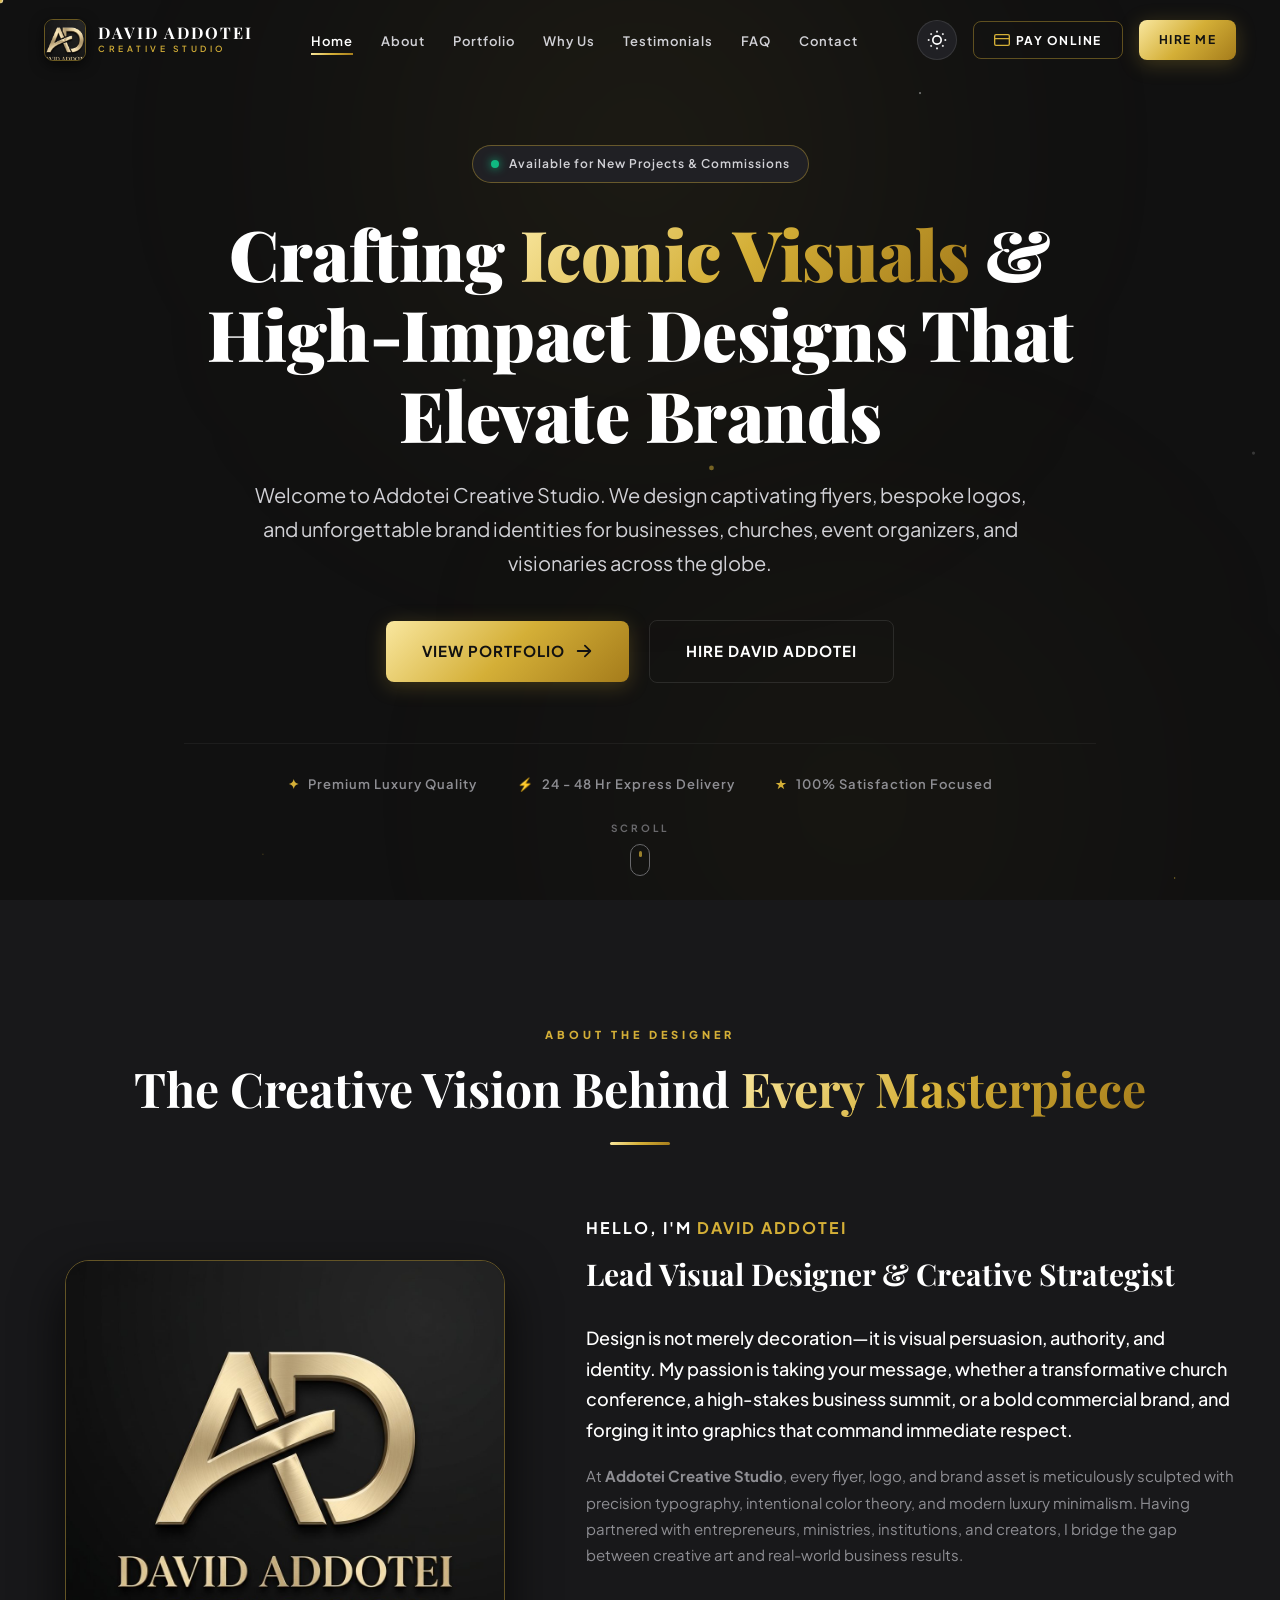
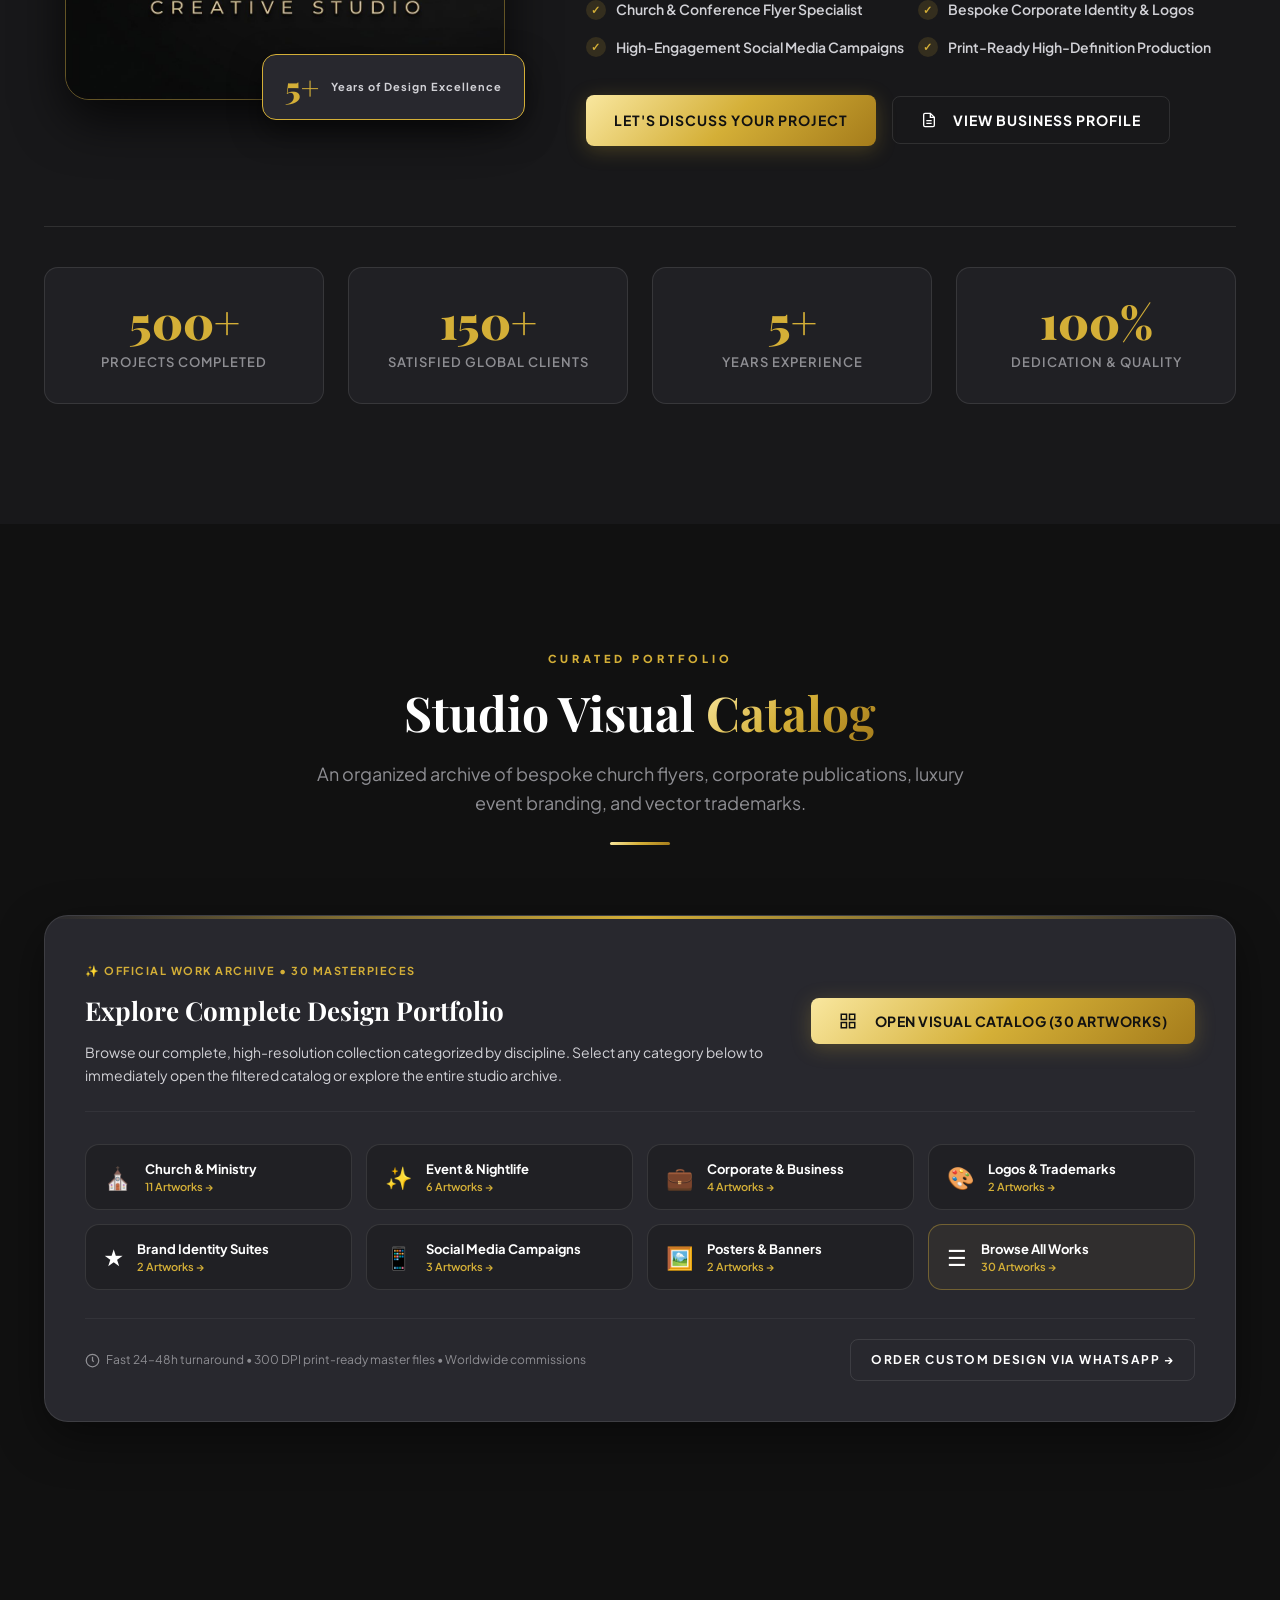
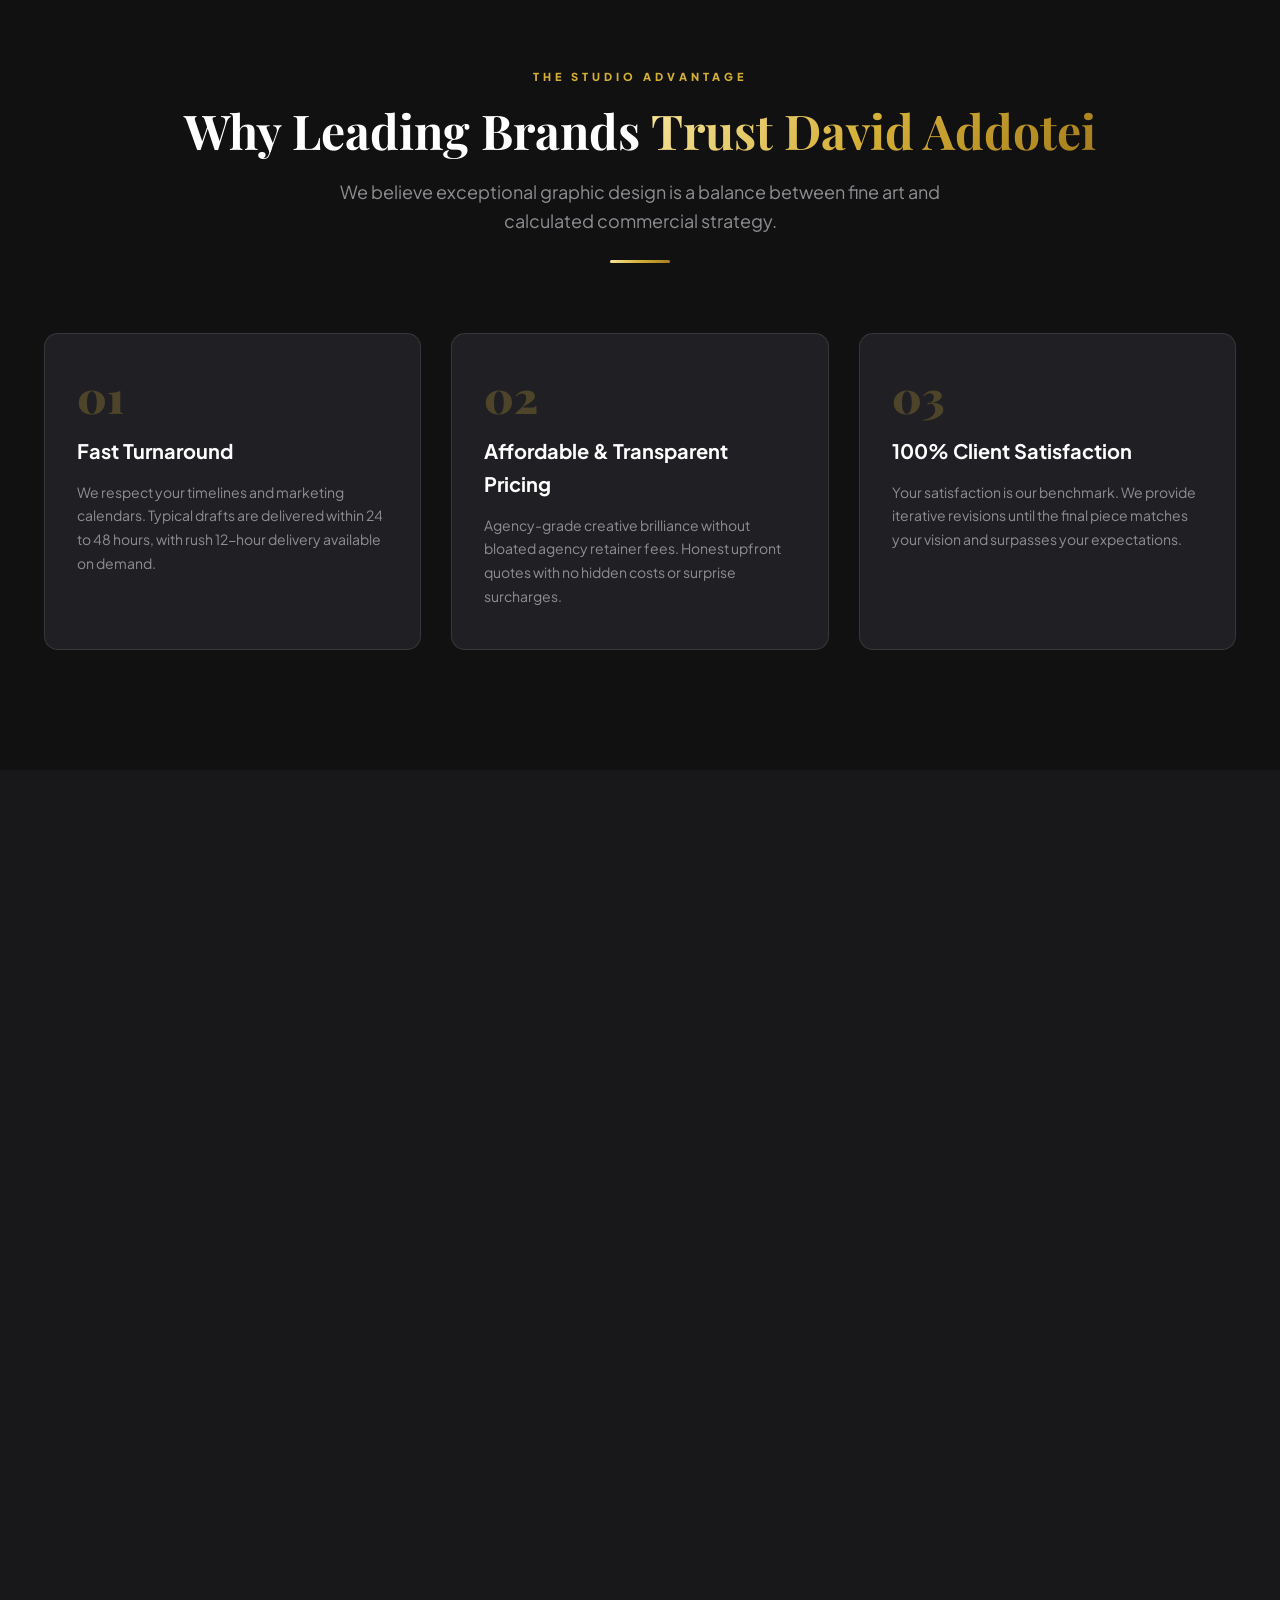
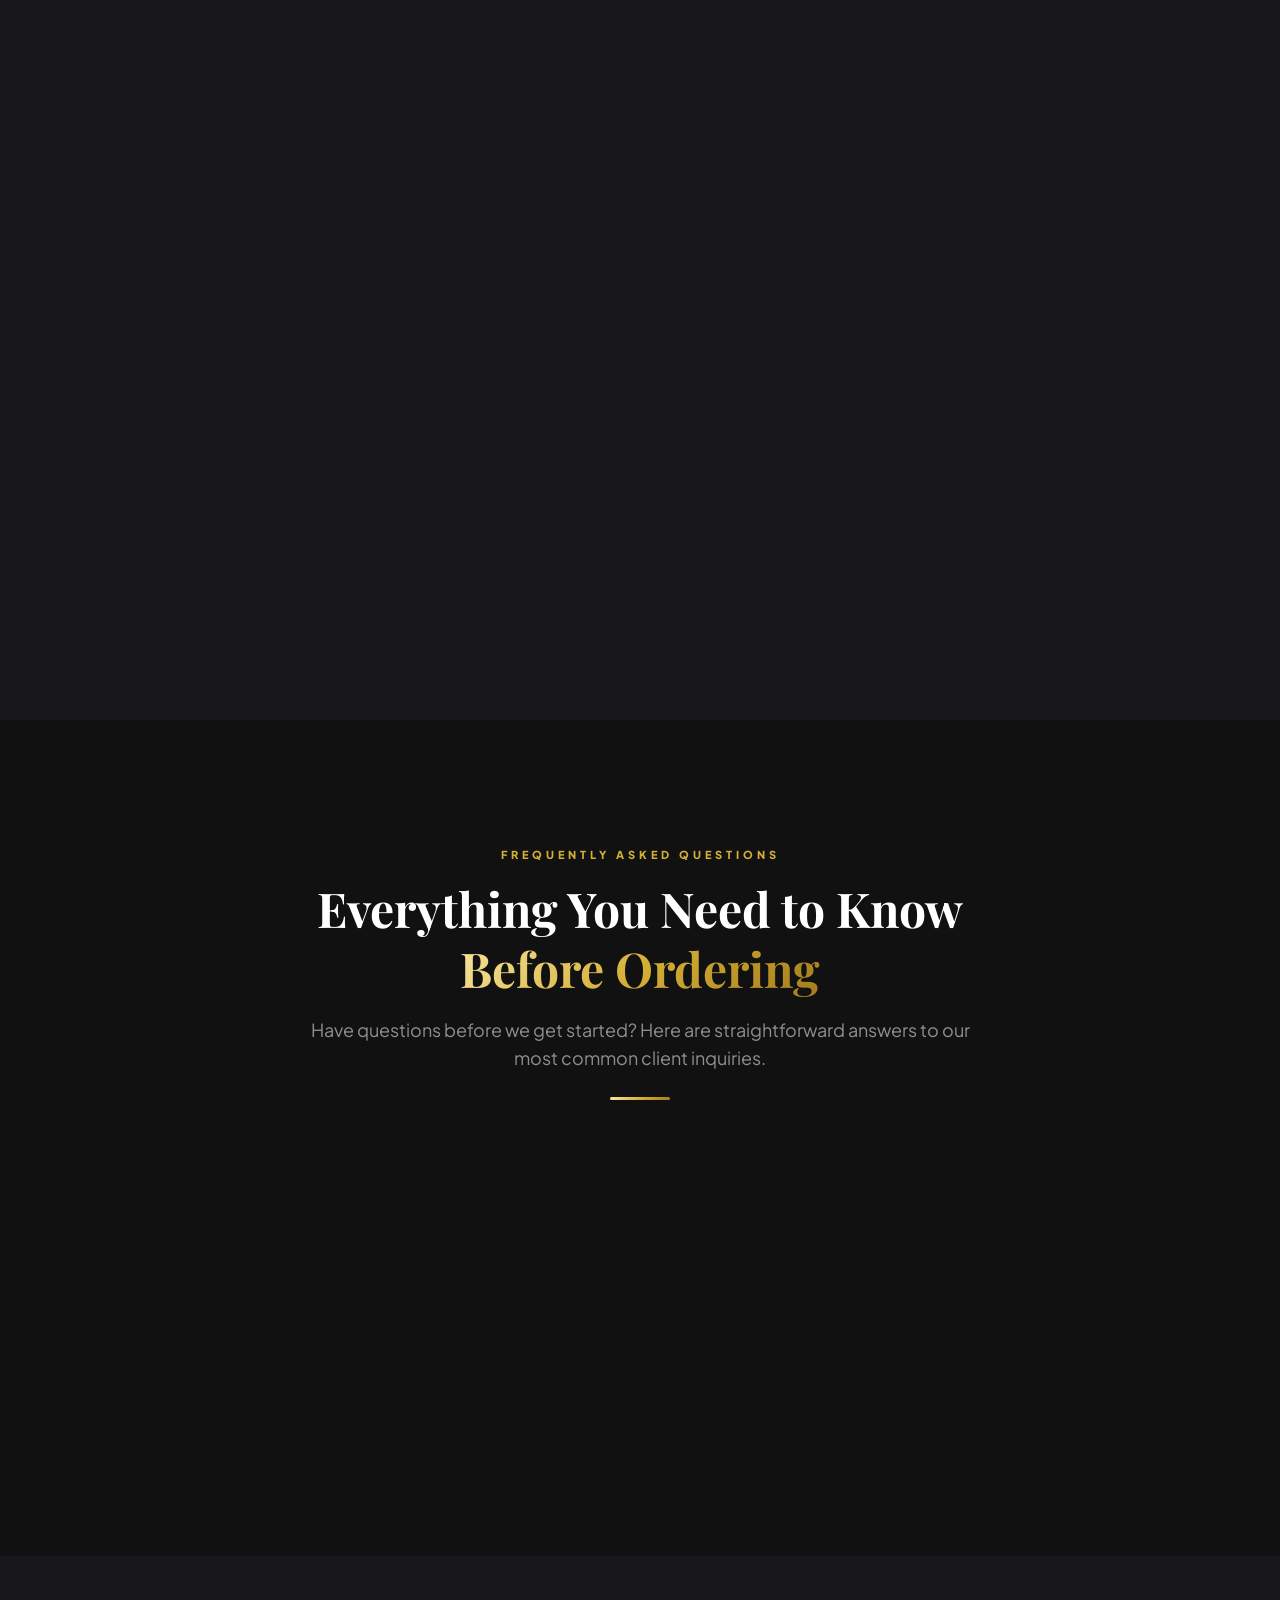
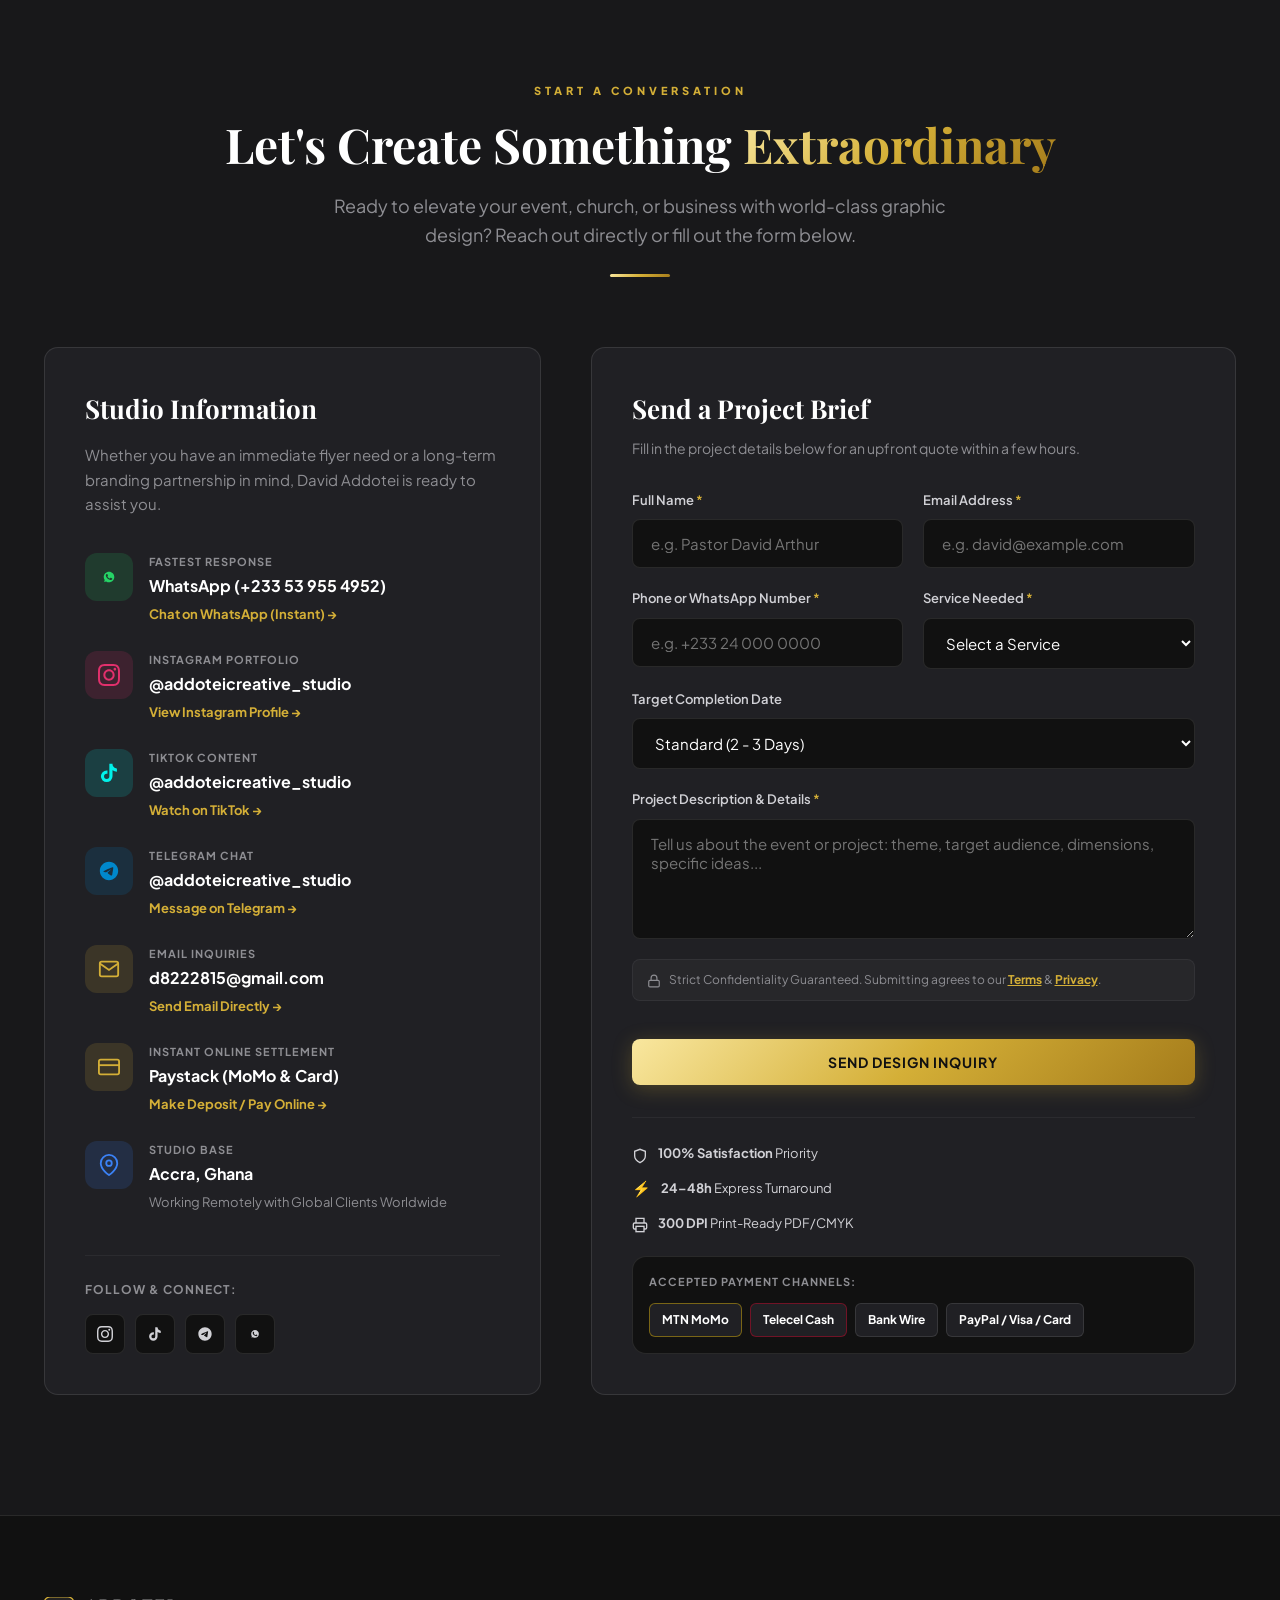
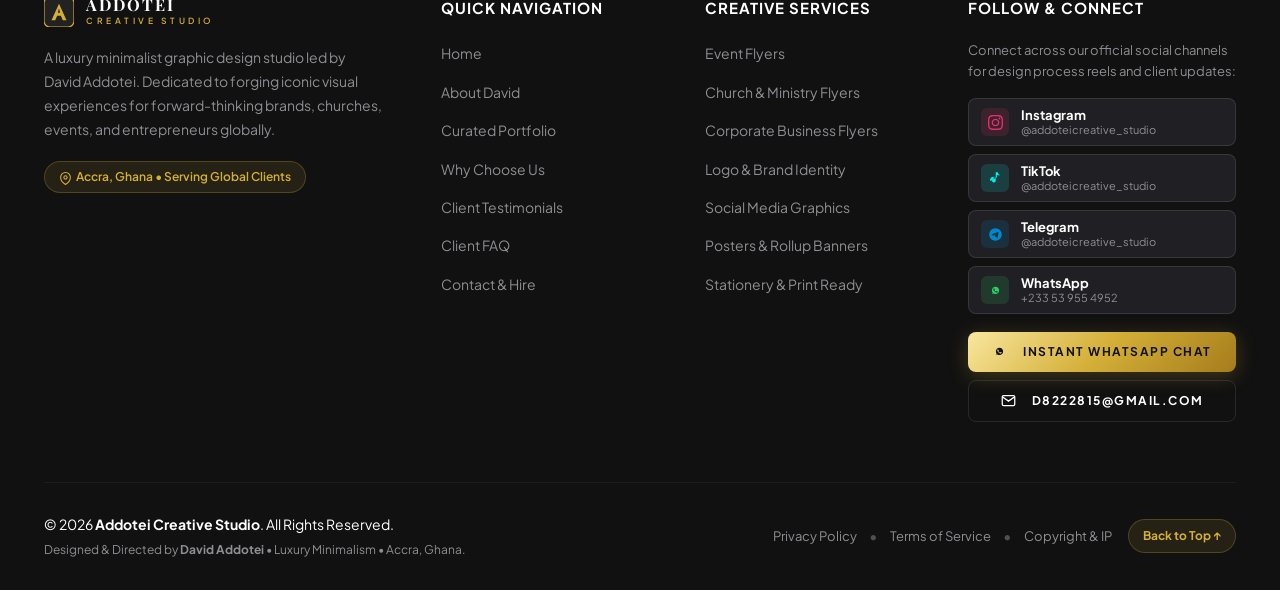
==== index.html @ 08dbc5c0 "Streamline FAQ section: remove points 2, 3, and 5 (v4.1)" ====
<!DOCTYPE html>
<html lang="en" data-theme="dark">
<head>
  <meta charset="UTF-8">
  <meta name="viewport" content="width=device-width, initial-scale=1.0">
  
  <!-- Primary Meta Tags -->
  <title>Addotei Creative Studio | Premium Graphic Design, Branding &amp; Flyers by David Addotei</title>
  <meta name="title" content="Addotei Creative Studio | Premium Graphic Design, Branding &amp; Flyers by David Addotei">
  <meta name="description" content="Elevate your brand with Addotei Creative Studio. Led by David Addotei, we specialize in luxury flyers, church posters, corporate business graphics, brand identity, and modern logos. Fast turnaround, world-class quality.">
  <meta name="keywords" content="Graphic Designer, Flyer Design, Church Flyers, Event Flyers, Business Flyers, Logo Design, Brand Identity, Social Media Graphics, Posters, David Addotei, Addotei Creative Studio, Luxury Design">
  <meta name="author" content="David Addotei">
  <meta name="robots" content="index, follow">

  <!-- Open Graph / Facebook -->
  <meta property="og:type" content="website">
  <meta property="og:url" content="https://addoteistudio.github.io/">
  <meta property="og:title" content="Addotei Creative Studio | Premium Graphic Design &amp; Visual Branding">
  <meta property="og:description" content="Award-winning flyer design, brand identity, and visual marketing for businesses, churches, events, and entrepreneurs.">
  <meta property="og:image" content="https://addoteistudio.github.io/images/portfolio/david-addotei-signature-logo.jpg">

  <!-- Twitter Card -->
  <meta property="twitter:card" content="summary_large_image">
  <meta property="twitter:url" content="https://addoteistudio.github.io/">
  <meta property="twitter:title" content="Addotei Creative Studio | David Addotei">
  <meta property="twitter:description" content="Transforming brands through iconic flyers, timeless logos, and luxury visual design.">
  <meta property="twitter:image" content="https://addoteistudio.github.io/images/portfolio/david-addotei-signature-logo.jpg">

  <!-- Favicon & App Icons -->
  <link rel="icon" type="image/png" href="images/david-addotei-monogram.png">
  <link rel="apple-touch-icon" href="images/david-addotei-monogram.png">
  <link rel="alternate icon" type="image/x-icon" href="images/app-icon.ico">
  <link rel="apple-touch-icon" sizes="192x192" href="images/icon-192.png">

  <!-- Progressive Web App (PWA) Manifest -->
  <link rel="manifest" href="manifest.json">
  <meta name="theme-color" content="#D4AF37">
  <meta name="mobile-web-app-capable" content="yes">
  <meta name="apple-mobile-web-app-capable" content="yes">
  <meta name="apple-mobile-web-app-status-bar-style" content="black-translucent">
  <meta name="apple-mobile-web-app-title" content="Addotei Studio">
  <meta name="application-name" content="Addotei Studio">

  <!-- Google Fonts -->
  <link rel="dns-prefetch" href="https://fonts.googleapis.com">
  <link rel="dns-prefetch" href="https://fonts.gstatic.com">
  <link rel="dns-prefetch" href="https://js.paystack.co">
  <link href="https://fonts.googleapis.com/css2?family=Playfair+Display:ital,wght@0,500;0,700;0,900;1,400;1,700&family=Plus+Jakarta+Sans:wght@300;400;500;600;700;800&display=swap" rel="stylesheet">

  <!-- Main Stylesheet -->
  <link rel="stylesheet" href="style.css?v=4.1">

  <!-- Schema.org Structured Data -->
  <script type="application/ld+json">
  {
    "@context": "https://schema.org",
    "@type": "ProfessionalService",
    "name": "Addotei Creative Studio",
    "founder": {
      "@type": "Person",
      "name": "David Addotei",
      "jobTitle": "Creative Director & Lead Graphic Designer"
    },
    "description": "Premium graphic design studio specializing in event flyers, church flyers, corporate identity, logo design, and social media branding.",
    "priceRange": "$$",
    "serviceArea": {
      "@type": "AdministrativeArea",
      "name": "Global & International"
    },
    "sameAs": [
      "https://www.instagram.com/addoteicreative_studio/",
      "https://www.tiktok.com/@addoteicreative_studio",
      "https://t.me/addoteicreative_studio",
      "https://wa.me/233539554952"
    ],
    "hasOfferCatalog": {
      "@type": "OfferCatalog",
      "name": "Graphic Design Services",
      "itemListElement": [
        { "@type": "Offer", "itemOffered": { "@type": "Service", "name": "Flyer Design" } },
        { "@type": "Offer", "itemOffered": { "@type": "Service", "name": "Church Flyer Design" } },
        { "@type": "Offer", "itemOffered": { "@type": "Service", "name": "Logo & Brand Identity" } },
        { "@type": "Offer", "itemOffered": { "@type": "Service", "name": "Social Media Graphics" } }
      ]
    }
  }
  </script>
  <!-- Paystack Inline Payment Gateway SDK -->
  <!-- Paystack Inline Payment Gateway SDK (Deferred for non-blocking rendering) -->
  <!-- Paystack Inline Payment Gateway SDK (Deferred for non-blocking rendering) -->
  <script src="https://js.paystack.co/v1/inline.js" defer></script>
</head>
<body>

  <!-- Preloader Screen -->
  <div id="preloader" class="preloader">
    <div class="preloader-inner">
      <div class="preloader-monogram">
        <img src="images/david-addotei-monogram.png" alt="David Addotei Official AD Monogram" class="preloader-monogram-img">
      </div>
      <h2 class="preloader-text">DAVID ADDOTEI CREATIVE STUDIO</h2>
      <div class="preloader-bar"><div class="preloader-progress"></div></div>
  <script>
    /* Ultra-fast preloader dismiss (instant UI rendering) */
    (function() {
      function dismissPreloader() {
        var p = document.getElementById('preloader');
        if (p && !p.classList.contains('fade-out')) {
          p.classList.add('fade-out');
          setTimeout(function() { p.style.display = 'none'; }, 250);
        }
      }
      if (document.readyState === 'interactive' || document.readyState === 'complete') {
        setTimeout(dismissPreloader, 80);
      } else {
        document.addEventListener('DOMContentLoaded', function() { setTimeout(dismissPreloader, 80); });
        window.addEventListener('load', dismissPreloader);
        setTimeout(dismissPreloader, 500);
      }
    })();
  </script>
    </div>
  </div>

  <!-- Header & Navigation -->
  <header class="site-header" id="site-header">
    <div class="container nav-container">
      <a href="#home" class="brand-logo" aria-label="David Addotei Creative Studio Home">
        <span class="logo-mark">
          <img src="images/david-addotei-monogram.png" alt="David Addotei AD Logo" class="brand-monogram-img">
        </span>
        <span class="brand-text">
          <strong class="brand-name">DAVID ADDOTEI</strong>
          <small class="brand-sub">CREATIVE STUDIO</small>
        </span>
      </a>

      <!-- Desktop Navigation -->
      <nav class="desktop-nav" aria-label="Main Navigation">
        <ul class="nav-links">
          <li><a href="#home" class="nav-link active">Home</a></li>
          <li><a href="#about" class="nav-link">About</a></li>
          <li><a href="#portfolio" class="nav-link">Portfolio</a></li>
          <li><a href="#why-me" class="nav-link">Why Us</a></li>
          <li><a href="#testimonials" class="nav-link">Testimonials</a></li>
          <li><a href="#faq" class="nav-link">FAQ</a></li>
          <li><a href="#contact" class="nav-link">Contact</a></li>
        </ul>
      </nav>

      <!-- Action Items: Theme Switcher & Hire Button -->
      <div class="header-actions">
        <!-- Theme Toggle Button -->
        <button id="theme-toggle" class="theme-toggle-btn" aria-label="Toggle dark and light theme" title="Switch Theme">
          <span class="theme-icon sun-icon" aria-hidden="true">
            <svg viewBox="0 0 24 24" width="20" height="20" fill="none" stroke="currentColor" stroke-width="2">
              <circle cx="12" cy="12" r="5"></circle>
              <line x1="12" y1="1" x2="12" y2="3"></line>
              <line x1="12" y1="21" x2="12" y2="23"></line>
              <line x1="4.22" y1="4.22" x2="5.64" y2="5.64"></line>
              <line x1="18.36" y1="18.36" x2="19.78" y2="19.78"></line>
              <line x1="1" y1="12" x2="3" y2="12"></line>
              <line x1="21" y1="12" x2="23" y2="12"></line>
              <line x1="4.22" y1="19.78" x2="5.64" y2="18.36"></line>
              <line x1="18.36" y1="5.64" x2="19.78" y2="4.22"></line>
            </svg>
          </span>
          <span class="theme-icon moon-icon" aria-hidden="true">
            <svg viewBox="0 0 24 24" width="20" height="20" fill="none" stroke="currentColor" stroke-width="2">
              <path d="M21 12.79A9 9 0 1 1 11.21 3 7 7 0 0 0 21 12.79z"></path>
            </svg>
          </span>
        </button>

                <button type="button" id="header-pay-btn" class="btn btn-outline btn-sm hide-mobile pay-online-trigger" data-modal-open="paystack-modal" style="border-color: rgba(212, 175, 55, 0.4); display: inline-flex; align-items: center; gap: 6px;" title="Pay Online via Mobile Money or Card">
          <svg viewBox="0 0 24 24" width="16" height="16" fill="none" stroke="currentColor" stroke-width="2" style="color: var(--color-gold, #D4AF37); flex-shrink: 0;"><rect x="1" y="4" width="22" height="16" rx="2" ry="2"></rect><line x1="1" y1="10" x2="23" y2="10"></line></svg>
          <span>Pay Online</span>
        </button>
        <a href="#contact" class="btn btn-gold btn-sm hide-mobile">Hire Me</a>

        <!-- Mobile Hamburger Toggle -->
        <button id="menu-toggle" class="menu-toggle-btn" aria-label="Toggle mobile menu" aria-expanded="false">
          <span class="hamburger-bar"></span>
          <span class="hamburger-bar"></span>
          <span class="hamburger-bar"></span>
        </button>
      </div>
    </div>

    <!-- Mobile Drawer Menu -->
    <div id="mobile-menu" class="mobile-drawer" aria-hidden="true">
      <ul class="mobile-nav-links">
        <li><a href="#home" class="mobile-nav-link">Home</a></li>
        <li><a href="#about" class="mobile-nav-link">About</a></li>
        <li><a href="#portfolio" class="mobile-nav-link">Portfolio</a></li>
        <li><a href="#why-me" class="mobile-nav-link">Why Us</a></li>
        <li><a href="#testimonials" class="mobile-nav-link">Testimonials</a></li>
        <li><a href="#faq" class="mobile-nav-link">FAQ</a></li>
        <li><a href="#contact" class="mobile-nav-link">Contact</a></li>
        <li>
          <button type="button" id="mobile-pay-btn" class="btn btn-gold btn-block btn-sm pay-online-trigger" data-modal-open="paystack-modal" style="margin-top: 14px; display: inline-flex; align-items: center; justify-content: center; gap: 8px;">
            <svg viewBox="0 0 24 24" width="16" height="16" fill="none" stroke="currentColor" stroke-width="2" style="flex-shrink: 0;"><rect x="1" y="4" width="22" height="16" rx="2" ry="2"></rect><line x1="1" y1="10" x2="23" y2="10"></line></svg>
            <span>Pay Online (MoMo &amp; Card)</span>
          </button>
        </li>
      </ul>
      <div class="mobile-menu-cta">
        <a href="#contact" class="btn btn-gold btn-block mobile-nav-link">Hire Me Now</a>
      </div>
    </div>
  </header>

  <main>
    <!-- Section 1: Home / Hero -->
    <section id="home" class="hero-section">
      <!-- Animated Canvas Background -->
      <canvas id="hero-canvas" class="hero-canvas"></canvas>
      
      <!-- Ambient Glow Orbs -->
      <div class="ambient-glow glow-top" aria-hidden="true"></div>
      <div class="ambient-glow glow-bottom" aria-hidden="true"></div>

      <div class="container hero-content text-center">
        <div class="hero-badge animate-fade-in">
          <span class="badge-dot"></span>
          <span class="badge-text">Available for New Projects &amp; Commissions</span>
        </div>

        <h1 class="hero-title animate-fade-up">
          Crafting <span class="gold-gradient-text">Iconic Visuals</span> &amp; High-Impact Designs That Elevate Brands
        </h1>

        <p class="hero-subtitle animate-fade-up delay-1">
          Welcome to Addotei Creative Studio. We design captivating flyers, bespoke logos, and unforgettable brand identities for businesses, churches, event organizers, and visionaries across the globe.
        </p>

        <div class="hero-cta-group animate-fade-up delay-2">
          <a href="#portfolio" class="btn btn-gold btn-lg">
            <span>View Portfolio</span>
            <svg class="btn-arrow" viewBox="0 0 20 20" width="18" height="18" fill="currentColor">
              <path fill-rule="evenodd" d="M10.293 3.293a1 1 0 011.414 0l6 6a1 1 0 010 1.414l-6 6a1 1 0 01-1.414-1.414L14.586 11H3a1 1 0 110-2h11.586l-4.293-4.293a1 1 0 010-1.414z" clip-rule="evenodd"/>
            </svg>
          </a>
          <a href="#contact" class="btn btn-outline btn-lg">
            <span>Hire David Addotei</span>
          </a>
        </div>

        <!-- Featured Highlights Strip -->
        <div class="hero-features-strip animate-fade-up delay-3">
          <div class="strip-item">
            <span class="strip-icon">&#10022;</span>
            <span>Premium Luxury Quality</span>
          </div>
          <div class="strip-item">
            <span class="strip-icon">&#9889;</span>
            <span>24 - 48 Hr Express Delivery</span>
          </div>
          <div class="strip-item">
            <span class="strip-icon">&#9733;</span>
            <span>100% Satisfaction Focused</span>
          </div>
        </div>
      </div>

      <!-- Scroll Indicator -->
      <a href="#about" class="scroll-indicator" aria-label="Scroll down to About section">
        <span class="scroll-text">SCROLL</span>
        <div class="scroll-mouse">
          <div class="scroll-wheel"></div>
        </div>
      </a>
    </section>

    <!-- Section 2: About -->
    <section id="about" class="section about-section">
      <div class="container">
        <div class="section-header text-center">
          <span class="section-tag">ABOUT THE DESIGNER</span>
          <h2 class="section-title">The Creative Vision Behind <span class="gold-gradient-text">Every Masterpiece</span></h2>
          <div class="title-divider"></div>
        </div>

        <div class="about-grid">
          <!-- Profile Card / Illustration -->
          <div class="about-media-col">
            <div class="profile-card">
              <div class="profile-img-wrapper">
                <img src="images/portfolio/david-addotei-signature-logo.jpg" alt="David Addotei - Official Executive Studio Monogram" class="profile-img" loading="lazy" decoding="async">
              </div>
              <div class="profile-badge-float">
                <span class="badge-years">5+</span>
                <span class="badge-label">Years of Design Excellence</span>
              </div>
            </div>
          </div>

          <!-- Bio & Core Philosophy -->
          <div class="about-text-col">
            <h3 class="about-greeting">Hello, I'm <span class="gold-text">David Addotei</span></h3>
            <h4 class="about-role">Lead Visual Designer &amp; Creative Strategist</h4>
            
            <p class="about-lead">
              Design is not merely decoration&mdash;it is visual persuasion, authority, and identity. My passion is taking your message, whether a transformative church conference, a high-stakes business summit, or a bold commercial brand, and forging it into graphics that command immediate respect.
            </p>
            
            <p class="about-body">
              At <strong>Addotei Creative Studio</strong>, every flyer, logo, and brand asset is meticulously sculpted with precision typography, intentional color theory, and modern luxury minimalism. Having partnered with entrepreneurs, ministries, institutions, and creators, I bridge the gap between creative art and real-world business results.
            </p>

            <div class="about-specialties">
              <div class="specialty-item">
                <span class="check-icon">&#10003;</span>
                <span>Church &amp; Conference Flyer Specialist</span>
              </div>
              <div class="specialty-item">
                <span class="check-icon">&#10003;</span>
                <span>Bespoke Corporate Identity &amp; Logos</span>
              </div>
              <div class="specialty-item">
                <span class="check-icon">&#10003;</span>
                <span>High-Engagement Social Media Campaigns</span>
              </div>
              <div class="specialty-item">
                <span class="check-icon">&#10003;</span>
                <span>Print-Ready High-Definition Production</span>
              </div>
            </div>

            <div class="about-cta">
              <a href="#contact" class="btn btn-gold">Let's Discuss Your Project</a>
              <button type="button" class="btn btn-outline" data-modal-open="business-profile-modal">
                <svg viewBox="0 0 24 24" width="16" height="16" fill="none" stroke="currentColor" stroke-width="2" style="display:inline-block; vertical-align:middle; margin-right:6px;" aria-hidden="true"><path d="M14 2H6a2 2 0 0 0-2 2v16a2 2 0 0 0 2 2h12a2 2 0 0 0 2-2V8z"></path><polyline points="14 2 14 8 20 8"></polyline><line x1="16" y1="13" x2="8" y2="13"></line><line x1="16" y1="17" x2="8" y2="17"></line></svg><span>View Business Profile</span>
              </button>
            </div>
          </div>
        </div>

        <!-- Animated Statistics Counters -->
        <div class="stats-grid" id="stats-counter">
          <div class="stat-card">
            <div class="stat-number-wrapper">
              <span class="stat-number" data-target="500">500</span>
              <span class="stat-plus">+</span>
            </div>
            <p class="stat-label">Projects Completed</p>
          </div>

          <div class="stat-card">
            <div class="stat-number-wrapper">
              <span class="stat-number" data-target="150">150</span>
              <span class="stat-plus">+</span>
            </div>
            <p class="stat-label">Satisfied Global Clients</p>
          </div>

          <div class="stat-card">
            <div class="stat-number-wrapper">
              <span class="stat-number" data-target="5">5</span>
              <span class="stat-plus">+</span>
            </div>
            <p class="stat-label">Years Experience</p>
          </div>

          <div class="stat-card">
            <div class="stat-number-wrapper">
              <span class="stat-number" data-target="100">100</span>
              <span class="stat-plus">%</span>
            </div>
            <p class="stat-label">Dedication &amp; Quality</p>
          </div>
        </div>
      </div>
    </section>

    <!-- Section 3: Portfolio -->
        <!-- Section 3: Curated Design Catalog Portal -->
    <section id="portfolio" class="section portfolio-section">
      <div class="container">
        <div class="section-header text-center">
          <span class="section-tag">CURATED PORTFOLIO</span>
          <h2 class="section-title">Studio Visual <span class="gold-gradient-text">Catalog</span></h2>
          <p class="section-subtitle">
            An organized archive of bespoke church flyers, corporate publications, luxury event branding, and vector trademarks.
          </p>
          <div class="title-divider"></div>
        </div>

        <!-- Catalog Hub Portal Card -->
        <div class="catalog-hub-card">
          <div class="catalog-hub-header">
            <div class="catalog-hub-branding">
              <span class="catalog-badge">&#10024; OFFICIAL WORK ARCHIVE &bull; 30 MASTERPIECES</span>
              <h3 class="catalog-hub-title">Explore Complete Design Portfolio</h3>
              <p class="catalog-hub-desc">
                Browse our complete, high-resolution collection categorized by discipline. Select any category below to immediately open the filtered catalog or explore the entire studio archive.
              </p>
            </div>
            <div class="catalog-hub-cta-wrap">
              <button type="button" class="btn btn-gold btn-open-catalog" data-modal-open="portfolio-catalog-modal" data-category-filter="all">
                <svg viewBox="0 0 24 24" width="18" height="18" fill="none" stroke="currentColor" stroke-width="2" aria-hidden="true" style="display:inline-block; vertical-align:middle; margin-right:8px;"><rect x="3" y="3" width="7" height="7"></rect><rect x="14" y="3" width="7" height="7"></rect><rect x="14" y="14" width="7" height="7"></rect><rect x="3" y="14" width="7" height="7"></rect></svg>
                <span>Open Visual Catalog (30 Artworks)</span>
              </button>
            </div>
          </div>

          <!-- Category Quick-Access Catalog Tiles -->
          <div class="catalog-category-grid">
            
            <button type="button" class="catalog-cat-tile" data-modal-open="portfolio-catalog-modal" data-category-filter="church">
              <div class="catalog-cat-icon">&#9962;</div>
              <div class="catalog-cat-details">
                <span class="cat-name">Church &amp; Ministry</span>
                <span class="cat-count">11 Artworks &rarr;</span>
              </div>
            </button>

            <button type="button" class="catalog-cat-tile" data-modal-open="portfolio-catalog-modal" data-category-filter="event">
              <div class="catalog-cat-icon">&#10024;</div>
              <div class="catalog-cat-details">
                <span class="cat-name">Event &amp; Nightlife</span>
                <span class="cat-count">6 Artworks &rarr;</span>
              </div>
            </button>

            <button type="button" class="catalog-cat-tile" data-modal-open="portfolio-catalog-modal" data-category-filter="business">
              <div class="catalog-cat-icon">&#128188;</div>
              <div class="catalog-cat-details">
                <span class="cat-name">Corporate &amp; Business</span>
                <span class="cat-count">4 Artworks &rarr;</span>
              </div>
            </button>

            <button type="button" class="catalog-cat-tile" data-modal-open="portfolio-catalog-modal" data-category-filter="logos">
              <div class="catalog-cat-icon">&#127912;</div>
              <div class="catalog-cat-details">
                <span class="cat-name">Logos &amp; Trademarks</span>
                <span class="cat-count">2 Artworks &rarr;</span>
              </div>
            </button>

            <button type="button" class="catalog-cat-tile" data-modal-open="portfolio-catalog-modal" data-category-filter="branding">
              <div class="catalog-cat-icon">&#9733;</div>
              <div class="catalog-cat-details">
                <span class="cat-name">Brand Identity Suites</span>
                <span class="cat-count">2 Artworks &rarr;</span>
              </div>
            </button>

            <button type="button" class="catalog-cat-tile" data-modal-open="portfolio-catalog-modal" data-category-filter="social">
              <div class="catalog-cat-icon">&#128241;</div>
              <div class="catalog-cat-details">
                <span class="cat-name">Social Media Campaigns</span>
                <span class="cat-count">3 Artworks &rarr;</span>
              </div>
            </button>

            <button type="button" class="catalog-cat-tile" data-modal-open="portfolio-catalog-modal" data-category-filter="posters">
              <div class="catalog-cat-icon">&#128444;&#65039;</div>
              <div class="catalog-cat-details">
                <span class="cat-name">Posters &amp; Banners</span>
                <span class="cat-count">2 Artworks &rarr;</span>
              </div>
            </button>

            <button type="button" class="catalog-cat-tile catalog-cat-tile-all" data-modal-open="portfolio-catalog-modal" data-category-filter="all">
              <div class="catalog-cat-icon">&#9776;</div>
              <div class="catalog-cat-details">
                <span class="cat-name">Browse All Works</span>
                <span class="cat-count">30 Artworks &rarr;</span>
              </div>
            </button>

          </div>

          <!-- Catalog Footer Bar -->
          <div class="catalog-hub-footer">
            <span class="catalog-quality-note">
              <svg viewBox="0 0 24 24" width="15" height="15" fill="none" stroke="currentColor" stroke-width="2" aria-hidden="true" style="display:inline-block; vertical-align:middle; margin-right:4px;"><circle cx="12" cy="12" r="10"></circle><polyline points="12 6 12 12 14 14"></polyline></svg>
              Fast 24&ndash;48h turnaround &bull; 300 DPI print-ready master files &bull; Worldwide commissions
            </span>
            <a href="https://wa.me/233539554952?text=Hello%20David%2C%20I%20would%20like%20to%20order%20a%20design%20from%20your%20catalog." target="_blank" rel="noopener noreferrer" class="btn btn-sm btn-outline">
              Order Custom Design via WhatsApp &rarr;
            </a>
          </div>
        </div>

      </div>
    </section>

    <!-- Lightbox Modal -->
    <div id="lightbox-modal" class="lightbox-modal" aria-hidden="true" role="dialog" aria-label="Project Preview">
      <div class="lightbox-backdrop"></div>
      <div class="lightbox-content">
        <button id="lightbox-close" class="lightbox-close-btn" aria-label="Close lightbox">
          <svg viewBox="0 0 24 24" width="28" height="28" fill="none" stroke="currentColor" stroke-width="2">
            <line x1="18" y1="6" x2="6" y2="18"></line>
            <line x1="6" y1="6" x2="18" y2="18"></line>
          </svg>
        </button>

        <div class="lightbox-body">
          <div class="lightbox-image-col">
            <img id="lightbox-img" src="" alt="Portfolio preview item" decoding="async">
          </div>
          <div class="lightbox-details-col">
            <span id="lightbox-category" class="lightbox-cat">Category</span>
            <h3 id="lightbox-title" class="lightbox-title">Project Title</h3>
            <p id="lightbox-desc" class="lightbox-desc">Project detailed description.</p>
            
            <div class="lightbox-perks">
              <div class="perk-tag">&#10003; Fast Turnaround</div>
            </div>

            <div class="lightbox-cta">
              <a id="lightbox-hire-btn" href="#contact" class="btn btn-gold btn-block">Order This Style</a>
            </div>
          </div>
        </div>
      </div>
    </div>

    <!-- Section 6: Why Choose Me -->
    <section id="why-me" class="section why-section">
      <div class="container">
        <div class="section-header text-center">
          <span class="section-tag">THE STUDIO ADVANTAGE</span>
          <h2 class="section-title">Why Leading Brands <span class="gold-gradient-text">Trust David Addotei</span></h2>
          <p class="section-subtitle">We believe exceptional graphic design is a balance between fine art and calculated commercial strategy.</p>
          <div class="title-divider"></div>
        </div>

        <div class="why-grid">
          
          <div class="why-card">
            <div class="why-number">01</div>
            <h3 class="why-title">Fast Turnaround</h3>
            <p class="why-desc">We respect your timelines and marketing calendars. Typical drafts are delivered within 24 to 48 hours, with rush 12-hour delivery available on demand.</p>
          </div>

          <div class="why-card">
            <div class="why-number">02</div>
            <h3 class="why-title">Affordable &amp; Transparent Pricing</h3>
            <p class="why-desc">Agency-grade creative brilliance without bloated agency retainer fees. Honest upfront quotes with no hidden costs or surprise surcharges.</p>
          </div>

          <div class="why-card">
            <div class="why-number">03</div>
            <h3 class="why-title">100% Client Satisfaction</h3>
            <p class="why-desc">Your satisfaction is our benchmark. We provide iterative revisions until the final piece matches your vision and surpasses your expectations.</p>
          </div>

        </div>
      </div>
    </section>

    <!-- Section 6: Testimonials -->
    <section id="testimonials" class="section testimonials-section">
      <div class="container">
        <div class="section-header text-center">
          <span class="section-tag">CLIENT ENDORSEMENTS</span>
          <h2 class="section-title">What Our Clients <span class="gold-gradient-text">Say About Us</span></h2>
          <p class="section-subtitle">Real experiences from pastors, business leaders, event promoters, and founders who trust Addotei Creative Studio.</p>
          <div class="title-divider"></div>
        </div>

        <!-- Testimonials Action Bar with Leave a Review Trigger -->
        <div class="testimonials-action-bar">
          <div class="review-stat-pill">
            <span class="review-stars-gold">&#9733;&#9733;&#9733;&#9733;&#9733;</span>
            <span class="review-score"><strong>4.9 / 5.0</strong> Client Rating</span>
            <span class="review-badge-count">(50+ Commissions)</span>
          </div>
          <button type="button" class="btn btn-sm btn-gold" data-modal-open="review-modal">
            <span>&#9998; Leave a Client Review</span>
          </button>
        </div>

        <div class="testimonials-grid" id="testimonials-grid">
          
          <div class="testimonial-card">
            <div class="rating-stars">&#9733;&#9733;&#9733;&#9733;&#9733;</div>
            <p class="testimonial-quote">
              "David designed the official flyers for our annual national youth convention. The design was so majestic that attendance increased by over 40%. His ability to capture our spiritual theme in an elegant, modern format was remarkable!"
            </p>
            <div class="testimonial-author">
              <div class="author-avatar">PA</div>
              <div class="author-info">
                <strong class="author-name">Pastor Daniel Mensah</strong>
                <span class="author-role">Senior Pastor, Grace Tabernacle</span>
              </div>
            </div>
          </div>

          <div class="testimonial-card featured-testimonial">
            <div class="rating-stars">&#9733;&#9733;&#9733;&#9733;&#9733;</div>
            <p class="testimonial-quote">
              "Working with Addotei Creative Studio was the best decision for our investment summit. David delivered our complete speaker flyers and rollup banners in under 36 hours. The clean, luxury look impressed every CEO in attendance."
            </p>
            <div class="testimonial-author">
              <div class="author-avatar gold-avatar">EA</div>
              <div class="author-info">
                <strong class="author-name">Dr. Elizabeth Arthur-Mensah</strong>
                <span class="author-role">Managing Director, Apex Capital</span>
              </div>
            </div>
          </div>

          <div class="testimonial-card">
            <div class="rating-stars">&#9733;&#9733;&#9733;&#9733;&#9733;</div>
            <p class="testimonial-quote">
              "When I launched my luxury skincare line, I needed branding that felt international and timeless. David created a logo and packaging suite that rivaled top French luxury houses. Truly an exceptional talent."
            </p>
            <div class="testimonial-author">
              <div class="author-avatar">EV</div>
              <div class="author-info">
                <strong class="author-name">Eleanor Vance</strong>
                <span class="author-role">Founder &amp; CEO, Solstice Organics</span>
              </div>
            </div>
          </div>

          <div class="testimonial-card">
            <div class="rating-stars">&#9733;&#9733;&#9733;&#9733;&#9733;</div>
            <p class="testimonial-quote">
              "As an event promoter, flyer quality directly impacts ticket sales. David understands high-energy nightlife visuals better than anyone I've hired. Our VIP tables were completely sold out two weeks before the event!"
            </p>
            <div class="testimonial-author">
              <div class="author-avatar">MK</div>
              <div class="author-info">
                <strong class="author-name">Marcus K. Boateng</strong>
                <span class="author-role">Director, Aura Entertainment Group</span>
              </div>
            </div>
          </div>

          <div class="testimonial-card">
            <div class="rating-stars">&#9733;&#9733;&#9733;&#9733;&#9733;</div>
            <p class="testimonial-quote">
              "Patient, responsive, and insanely creative. David handled our school anniversary publicity with utmost professionalism. He even provided multiple variations for different social platforms without hesitation."
            </p>
            <div class="testimonial-author">
              <div class="author-avatar">SA</div>
              <div class="author-info">
                <strong class="author-name">Sarah Addo-Yobo</strong>
                <span class="author-role">Communications Head, Heritage International School</span>
              </div>
            </div>
          </div>

          <div class="testimonial-card">
            <div class="rating-stars">&#9733;&#9733;&#9733;&#9733;&#9733;</div>
            <p class="testimonial-quote">
              "David is our go-to creative partner for all NGO campaigns. His visual storytelling evokes real empathy and inspires generous donor action. You won't find better dedication anywhere else."
            </p>
            <div class="testimonial-author">
              <div class="author-avatar">KA</div>
              <div class="author-info">
                <strong class="author-name">Kwame Appiah</strong>
                <span class="author-role">Country Representative, Hope Global Initiative</span>
              </div>
            </div>
          </div>

        </div>

        <div class="testimonials-footer-cta text-center">
          <p class="testimonials-cta-text">Have you worked with David on a flyer or branding project?</p>
          <button type="button" class="btn btn-sm btn-outline" data-modal-open="review-modal">
            <span>Share Your Experience &amp; Rating &rarr;</span>
          </button>
        </div>
      </div>
    </section>

    <!-- Section 7: FAQ -->
    <section id="faq" class="section faq-section">
      <div class="container faq-container">
        <div class="section-header text-center">
          <span class="section-tag">FREQUENTLY ASKED QUESTIONS</span>
          <h2 class="section-title">Everything You Need to Know <span class="gold-gradient-text">Before Ordering</span></h2>
          <p class="section-subtitle">Have questions before we get started? Here are straightforward answers to our most common client inquiries.</p>
          <div class="title-divider"></div>
        </div>

        <div class="faq-accordion" id="faq-accordion">
          
          <!-- FAQ 1 -->
          <div class="faq-item">
            <button class="faq-question" aria-expanded="false">
              <span>What is your typical turnaround time for designs?</span>
              <span class="faq-icon" aria-hidden="true">+</span>
            </button>
            <div class="faq-answer">
              <p>For standard flyers, posters, and social media graphics, turnaround is typically <strong>24 to 48 hours</strong> after we receive your brief and content. Full brand identity suites and custom logo packages take between 3 to 7 business days. If you are on an urgent deadline, <strong>same-day express delivery (12 hours)</strong> is available upon request.</p>
            </div>
          </div>

          <!-- FAQ 2 -->
          <div class="faq-item">
            <button class="faq-question" aria-expanded="false">
              <span>What information do I need to prepare before hiring you?</span>
              <span class="faq-icon" aria-hidden="true">+</span>
            </button>
            <div class="faq-answer">
              <p>To ensure a fast and accurate design, prepare:
                <br>1. Complete text details (Event name, theme, date, time, venue, guest ministers/speakers, contact info).
                <br>2. High-resolution photos of speakers, hosts, or products.
                <br>3. High-resolution logo file (preferably PNG with transparent background or vector).
                <br>4. Any specific color preferences or reference flyer examples you admire.
              </p>
            </div>
          </div>

          <!-- FAQ 3 -->
          <div class="faq-item">
            <button class="faq-question" aria-expanded="false">
              <span>How do payments work?</span>
              <span class="faq-icon" aria-hidden="true">+</span>
            </button>
            <div class="faq-answer">
              <p>We typically require a <strong>50% commitment deposit</strong> to commence design work, with the remaining 50% balance due upon your final design approval right before source and high-resolution print files are delivered. We accept Mobile Money, Bank Transfers, PayPal, and major credit cards.</p>
            </div>
          </div>

        </div>
      </div>
    </section>

    <!-- Section 8: Contact -->
    <section id="contact" class="section contact-section">
      <div class="container">
        <div class="section-header text-center">
          <span class="section-tag">START A CONVERSATION</span>
          <h2 class="section-title">Let's Create Something <span class="gold-gradient-text">Extraordinary</span></h2>
          <p class="section-subtitle">Ready to elevate your event, church, or business with world-class graphic design? Reach out directly or fill out the form below.</p>
          <div class="title-divider"></div>
        </div>

        <div class="contact-grid">
          
          <!-- Contact Details & Direct Actions -->
          <div class="contact-info-col">
            <div class="contact-card">
              <h3 class="contact-card-title">Studio Information</h3>
              <p class="contact-card-desc">Whether you have an immediate flyer need or a long-term branding partnership in mind, David Addotei is ready to assist you.</p>

              <div class="contact-methods">
                
                <!-- WhatsApp Quick Action -->
                <div class="contact-item">
                  <div class="contact-item-icon whatsapp-bg">
                    <svg viewBox="0 0 24 24" width="22" height="22" fill="currentColor">
                      <path d="M12.031 6.172c-3.181 0-5.767 2.586-5.768 5.766-.001 1.298.38 2.27 1.019 3.287l-.582 2.128 2.182-.573c.978.58 1.911.928 3.145.929 3.178 0 5.767-2.587 5.768-5.766.001-3.187-2.575-5.77-5.764-5.771zm3.392 8.244c-.144.405-.837.774-1.17.824-.299.045-.677.063-1.092-.069-.252-.08-.575-.187-.988-.365-1.739-.751-2.874-2.502-2.961-2.617-.087-.116-.708-.94-.708-1.793s.448-1.273.607-1.446c.159-.173.346-.217.462-.217l.332.007c.106.005.249-.04.39.298.144.347.491 1.2.534 1.287.043.087.072.188.014.304-.058.116-.087.188-.173.289l-.26.304c-.087.086-.177.18-.076.354.101.174.449.741.964 1.201.662.591 1.221.774 1.394.86.174.086.275.072.376-.043.101-.116.433-.506.549-.68.116-.173.231-.145.39-.086s1.011.477 1.184.564.289.13.332.202c.045.072.045.419-.099.824z"/>
                    </svg>
                  </div>
                  <div class="contact-item-content">
                    <span class="contact-label">Fastest Response</span>
                    <strong class="contact-val">WhatsApp (+233 53 955 4952)</strong>
                    <a href="https://wa.me/233539554952?text=Hello%20David%2C%20I%20visited%20Addotei%20Creative%20Studio%20and%20I%20would%20like%20to%20hire%20you%20for%20a%20graphic%20design%20project." target="_blank" rel="noopener noreferrer" class="contact-action-link">
                      Chat on WhatsApp (Instant) &rarr;
                    </a>
                  </div>
                </div>

                <!-- Instagram Handle -->
                <div class="contact-item">
                  <div class="contact-item-icon instagram-bg" style="background: rgba(225, 48, 108, 0.15); color: #E1306C;">
                    <svg viewBox="0 0 24 24" width="22" height="22" fill="currentColor">
                      <path d="M12 2.163c3.204 0 3.584.012 4.85.07 3.252.148 4.771 1.691 4.919 4.919.058 1.265.069 1.645.069 4.849 0 3.205-.012 3.584-.069 4.849-.149 3.225-1.664 4.771-4.919 4.919-1.266.058-1.644.07-4.85.07-3.204 0-3.584-.012-4.849-.07-3.26-.149-4.771-1.699-4.919-4.92-.058-1.265-.07-1.644-.07-4.849 0-3.204.013-3.583.07-4.849.149-3.227 1.664-4.771 4.919-4.919 1.266-.057 1.645-.069 4.849-.069zm0-2.163c-3.259 0-3.667.014-4.947.072-4.358.2-6.78 2.618-6.98 6.98-.059 1.281-.073 1.689-.073 4.948 0 3.259.014 3.668.072 4.948.2 4.358 2.618 6.78 6.98 6.98 1.281.058 1.689.072 4.948.072 3.259 0 3.668-.014 4.948-.072 4.354-.2 6.782-2.618 6.979-6.98.059-1.28.073-1.689.073-4.948 0-3.259-.014-3.667-.072-4.947-.196-4.354-2.617-6.78-6.979-6.98-1.281-.059-1.69-.073-4.949-.073zm0 5.838c-3.403 0-6.162 2.759-6.162 6.162s2.759 6.163 6.162 6.163 6.162-2.759 6.162-6.163c0-3.403-2.759-6.162-6.162-6.162zm0 10.162c-2.209 0-4-1.79-4-4 0-2.209 1.791-4 4-4s4 1.791 4 4c0 2.21-1.791 4-4 4zm6.406-11.845c-.796 0-1.441.645-1.441 1.44s.645 1.44 1.441 1.44c.795 0 1.439-.645 1.439-1.44s-.644-1.44-1.439-1.44z"/>
                    </svg>
                  </div>
                  <div class="contact-item-content">
                    <span class="contact-label">Instagram Portfolio</span>
                    <strong class="contact-val">@addoteicreative_studio</strong>
                    <a href="https://www.instagram.com/addoteicreative_studio/" target="_blank" rel="noopener noreferrer" class="contact-action-link">
                      View Instagram Profile &rarr;
                    </a>
                  </div>
                </div>

                <!-- TikTok Channel -->
                <div class="contact-item">
                  <div class="contact-item-icon tiktok-bg" style="background: rgba(0, 242, 234, 0.15); color: #00F2EA;">
                    <svg viewBox="0 0 24 24" width="22" height="22" fill="currentColor">
                      <path d="M19.59 6.69a4.83 4.83 0 0 1-3.77-4.25V2h-3.45v13.67a2.89 2.89 0 0 1-2.88 2.89 2.89 2.89 0 0 1-2.89-2.89 2.89 2.89 0 0 1 2.89-2.89c.3 0 .58.04.85.12V9.32a6.34 6.34 0 0 0-.85-.06 6.34 6.34 0 0 0-6.34 6.34 6.34 6.34 0 0 0 6.34 6.34 6.34 6.34 0 0 0 6.34-6.34V9.05a8.28 8.28 0 0 0 4.81 1.54V7.15a4.84 4.84 0 0 1-1.1-.46z"/>
                    </svg>
                  </div>
                  <div class="contact-item-content">
                    <span class="contact-label">TikTok Content</span>
                    <strong class="contact-val">@addoteicreative_studio</strong>
                    <a href="https://www.tiktok.com/@addoteicreative_studio" target="_blank" rel="noopener noreferrer" class="contact-action-link">
                      Watch on TikTok &rarr;
                    </a>
                  </div>
                </div>

                <!-- Telegram Direct -->
                <div class="contact-item">
                  <div class="contact-item-icon telegram-bg" style="background: rgba(0, 136, 204, 0.15); color: #0088CC;">
                    <svg viewBox="0 0 24 24" width="22" height="22" fill="currentColor">
                      <path d="M12 2C6.48 2 2 6.48 2 12s4.48 10 10 10 10-4.48 10-10S17.52 2 12 2zm4.64 6.8c-.15 1.58-.8 5.42-1.13 7.19-.14.75-.42 1-.68 1.03-.58.05-1.02-.38-1.58-.75-.88-.58-1.38-.94-2.23-1.5-.99-.65-.35-1.01.22-1.59.15-.15 2.71-2.48 2.76-2.69a.2.2 0 0 0-.05-.18c-.06-.05-.14-.03-.21-.02-.09.02-1.49.95-4.22 2.79-.4.27-.76.41-1.08.4-.36-.01-1.04-.2-1.55-.37-.63-.2-1.12-.31-1.08-.66.02-.18.27-.36.74-.55 2.92-1.27 4.86-2.11 5.83-2.51 2.78-1.16 3.35-1.36 3.73-1.36.08 0 .27.02.39.12.1.08.13.19.14.27-.01.06.01.24 0 .38z"/>
                    </svg>
                  </div>
                  <div class="contact-item-content">
                    <span class="contact-label">Telegram Chat</span>
                    <strong class="contact-val">@addoteicreative_studio</strong>
                    <a href="https://t.me/addoteicreative_studio" target="_blank" rel="noopener noreferrer" class="contact-action-link">
                      Message on Telegram &rarr;
                    </a>
                  </div>
                </div>

                <!-- Direct Email -->
                <div class="contact-item">
                  <div class="contact-item-icon email-bg">
                    <svg viewBox="0 0 24 24" width="22" height="22" fill="none" stroke="currentColor" stroke-width="2">
                      <path d="M4 4h16c1.1 0 2 .9 2 2v12c0 1.1-.9 2-2 2H4c-1.1 0-2-.9-2-2V6c0-1.1.9-2 2-2z"></path>
                      <polyline points="22,6 12,13 2,6"></polyline>
                    </svg>
                  </div>
                  <div class="contact-item-content">
                    <span class="contact-label">Email Inquiries</span>
                    <strong class="contact-val">d8222815@gmail.com</strong>
                    <a href="mailto:d8222815@gmail.com?subject=Design%20Project%20Inquiry%20-%20Addotei%20Creative%20Studio" class="contact-action-link">
                      Send Email Directly &rarr;
                    </a>
                  </div>
                </div>

                <!-- Paystack Instant Online Payment -->
                <div class="contact-item">
                  <div class="contact-item-icon paystack-bg" style="background: rgba(212, 175, 55, 0.15); color: #D4AF37;">
                    <svg viewBox="0 0 24 24" width="22" height="22" fill="none" stroke="currentColor" stroke-width="2">
                      <rect x="1" y="4" width="22" height="16" rx="2" ry="2"></rect>
                      <line x1="1" y1="10" x2="23" y2="10"></line>
                    </svg>
                  </div>
                  <div class="contact-item-content">
                    <span class="contact-label">Instant Online Settlement</span>
                    <strong class="contact-val">Paystack (MoMo &amp; Card)</strong>
                    <a href="javascript:void(0)" class="contact-action-link pay-online-trigger" data-modal-open="paystack-modal">
                      Make Deposit / Pay Online &rarr;
                    </a>
                  </div>
                </div>

                <!-- Studio Location -->
                <div class="contact-item">
                  <div class="contact-item-icon loc-bg">
                    <svg viewBox="0 0 24 24" width="22" height="22" fill="none" stroke="currentColor" stroke-width="2">
                      <path d="M21 10c0 7-9 13-9 13s-9-6-9-13a9 9 0 0 1 18 0z"></path>
                      <circle cx="12" cy="10" r="3"></circle>
                    </svg>
                  </div>
                  <div class="contact-item-content">
                    <span class="contact-label">Studio Base</span>
                    <strong class="contact-val">Accra, Ghana</strong>
                    <span class="contact-note">Working Remotely with Global Clients Worldwide</span>
                  </div>
                </div>

              </div>

              <!-- Social Media Connections -->
              <div class="contact-social-strip">
                <span class="social-label">Follow &amp; Connect:</span>
                <div class="social-icons-group">
                  <a href="https://www.instagram.com/addoteicreative_studio/" target="_blank" rel="noopener noreferrer" class="social-btn" aria-label="Instagram (@addoteicreative_studio)" title="Instagram: @addoteicreative_studio">
                    <svg viewBox="0 0 24 24" width="16" height="16" fill="currentColor">
                      <path d="M12 2.163c3.204 0 3.584.012 4.85.07 3.252.148 4.771 1.691 4.919 4.919.058 1.265.069 1.645.069 4.849 0 3.205-.012 3.584-.069 4.849-.149 3.225-1.664 4.771-4.919 4.919-1.266.058-1.644.07-4.85.07-3.204 0-3.584-.012-4.849-.07-3.26-.149-4.771-1.699-4.919-4.92-.058-1.265-.07-1.644-.07-4.849 0-3.204.013-3.583.07-4.849.149-3.227 1.664-4.771 4.919-4.919 1.266-.057 1.645-.069 4.849-.069zm0-2.163c-3.259 0-3.667.014-4.947.072-4.358.2-6.78 2.618-6.98 6.98-.059 1.281-.073 1.689-.073 4.948 0 3.259.014 3.668.072 4.948.2 4.358 2.618 6.78 6.98 6.98 1.281.058 1.689.072 4.948.072 3.259 0 3.668-.014 4.948-.072 4.354-.2 6.782-2.618 6.979-6.98.059-1.28.073-1.689.073-4.948 0-3.259-.014-3.667-.072-4.947-.196-4.354-2.617-6.78-6.979-6.98-1.281-.059-1.69-.073-4.949-.073zm0 5.838c-3.403 0-6.162 2.759-6.162 6.162s2.759 6.163 6.162 6.163 6.162-2.759 6.162-6.163c0-3.403-2.759-6.162-6.162-6.162zm0 10.162c-2.209 0-4-1.79-4-4 0-2.209 1.791-4 4-4s4 1.791 4 4c0 2.21-1.791 4-4 4zm6.406-11.845c-.796 0-1.441.645-1.441 1.44s.645 1.44 1.441 1.44c.795 0 1.439-.645 1.439-1.44s-.644-1.44-1.439-1.44z"/>
                    </svg>
                  </a>
                  <a href="https://www.tiktok.com/@addoteicreative_studio" target="_blank" rel="noopener noreferrer" class="social-btn" aria-label="TikTok (@addoteicreative_studio)" title="TikTok: @addoteicreative_studio">
                    <svg viewBox="0 0 24 24" width="16" height="16" fill="currentColor">
                      <path d="M19.59 6.69a4.83 4.83 0 0 1-3.77-4.25V2h-3.45v13.67a2.89 2.89 0 0 1-2.88 2.89 2.89 2.89 0 0 1-2.89-2.89 2.89 2.89 0 0 1 2.89-2.89c.3 0 .58.04.85.12V9.32a6.34 6.34 0 0 0-.85-.06 6.34 6.34 0 0 0-6.34 6.34 6.34 6.34 0 0 0 6.34 6.34 6.34 6.34 0 0 0 6.34-6.34V9.05a8.28 8.28 0 0 0 4.81 1.54V7.15a4.84 4.84 0 0 1-1.1-.46z"/>
                    </svg>
                  </a>
                  <a href="https://t.me/addoteicreative_studio" target="_blank" rel="noopener noreferrer" class="social-btn" aria-label="Telegram (@addoteicreative_studio)" title="Telegram: @addoteicreative_studio">
                    <svg viewBox="0 0 24 24" width="16" height="16" fill="currentColor">
                      <path d="M12 2C6.48 2 2 6.48 2 12s4.48 10 10 10 10-4.48 10-10S17.52 2 12 2zm4.64 6.8c-.15 1.58-.8 5.42-1.13 7.19-.14.75-.42 1-.68 1.03-.58.05-1.02-.38-1.58-.75-.88-.58-1.38-.94-2.23-1.5-.99-.65-.35-1.01.22-1.59.15-.15 2.71-2.48 2.76-2.69a.2.2 0 0 0-.05-.18c-.06-.05-.14-.03-.21-.02-.09.02-1.49.95-4.22 2.79-.4.27-.76.41-1.08.4-.36-.01-1.04-.2-1.55-.37-.63-.2-1.12-.31-1.08-.66.02-.18.27-.36.74-.55 2.92-1.27 4.86-2.11 5.83-2.51 2.78-1.16 3.35-1.36 3.73-1.36.08 0 .27.02.39.12.1.08.13.19.14.27-.01.06.01.24 0 .38z"/>
                    </svg>
                  </a>
                  <a href="https://wa.me/233539554952?text=Hello%20David%2C%20I%20would%20like%20to%20inquire%20about%20a%20design%20project." target="_blank" rel="noopener noreferrer" class="social-btn" aria-label="WhatsApp (+233 53 955 4952)" title="WhatsApp: +233 53 955 4952">
                    <svg viewBox="0 0 24 24" width="16" height="16" fill="currentColor">
                      <path d="M12.031 6.172c-3.181 0-5.767 2.586-5.768 5.766-.001 1.298.38 2.27 1.019 3.287l-.582 2.128 2.182-.573c.978.58 1.911.928 3.145.929 3.178 0 5.767-2.587 5.768-5.766.001-3.187-2.575-5.77-5.764-5.771zm3.392 8.244c-.144.405-.837.774-1.17.824-.299.045-.677.063-1.092-.069-.252-.08-.575-.187-.988-.365-1.739-.751-2.874-2.502-2.961-2.617-.087-.116-.708-.94-.708-1.793s.448-1.273.607-1.446c.159-.173.346-.217.462-.217l.332.007c.106.005.249-.04.39.298.144.347.491 1.2.534 1.287.043.087.072.188.014.304-.058.116-.087.188-.173.289l-.26.304c-.087.086-.177.18-.076.354.101.174.449.741.964 1.201.662.591 1.221.774 1.394.86.174.086.275.072.376-.043.101-.116.433-.506.549-.68.116-.173.231-.145.39-.086s1.011.477 1.184.564.289.13.332.202c.045.072.045.419-.099.824z"/>
                    </svg>
                  </a>
                </div>
              </div>
            </div>
          </div>

          <!-- Interactive Contact Form -->
          <div class="contact-form-col">
            <div class="form-card">
              <h3 class="form-card-title">Send a Project Brief</h3>
              <p class="form-card-subtitle">Fill in the project details below for an upfront quote within a few hours.</p>

              <form id="contact-form" class="contact-form" novalidate>
                
                <div class="form-row">
                  <div class="form-group">
                    <label for="client-name" class="form-label">Full Name <span class="req">*</span></label>
                    <input type="text" id="client-name" name="name" class="form-input" placeholder="e.g. Pastor David Arthur" required>
                    <span class="field-error" id="name-error">Please enter your full name.</span>
                  </div>

                  <div class="form-group">
                    <label for="client-email" class="form-label">Email Address <span class="req">*</span></label>
                    <input type="email" id="client-email" name="email" class="form-input" placeholder="e.g. david@example.com" required>
                    <span class="field-error" id="email-error">Please enter a valid email address.</span>
                  </div>
                </div>

                <div class="form-row">
                  <div class="form-group">
                    <label for="client-phone" class="form-label">Phone or WhatsApp Number <span class="req">*</span></label>
                    <input type="tel" id="client-phone" name="phone" class="form-input" placeholder="e.g. +233 24 000 0000" required>
                    <span class="field-error" id="phone-error">Please provide a valid phone or WhatsApp number.</span>
                  </div>

                  <div class="form-group">
                    <label for="service-select" class="form-label">Service Needed <span class="req">*</span></label>
                    <select id="service-select" name="service" class="form-select" required>
                      <option value="" disabled selected>Select a Service</option>
                      <option value="Event Flyer">Event Flyer Design</option>
                      <option value="Church Flyer">Church / Ministry Flyer</option>
                      <option value="Business Flyer">Corporate / Business Flyer</option>
                      <option value="Logo Design">Logo &amp; Icon Design</option>
                      <option value="Social Media Graphics">Social Media Graphic Suite</option>
                      <option value="Poster Design">Poster / Banner Design</option>
                      <option value="Brand Identity">Complete Brand Identity</option>
                      <option value="Other">Other Custom Design</option>
                    </select>
                    <span class="field-error" id="service-error">Please select a service category.</span>
                  </div>
                </div>

                <div class="form-group">
                  <label for="project-deadline" class="form-label">Target Completion Date</label>
                  <select id="project-deadline" name="deadline" class="form-select">
                    <option value="Standard (2-3 Days)">Standard (2 - 3 Days)</option>
                    <option value="Urgent Express (24 Hours)">Urgent Express (24 Hours)</option>
                    <option value="Super Rush (12 Hours)">Super Rush (12 Hours)</option>
                    <option value="Flexible Timeline">Flexible Timeline</option>
                  </select>
                </div>

                <div class="form-group">
                  <label for="project-message" class="form-label">Project Description &amp; Details <span class="req">*</span></label>
                  <textarea id="project-message" name="message" class="form-textarea" rows="4" placeholder="Tell us about the event or project: theme, target audience, dimensions, specific ideas..." required></textarea>
                  <span class="field-error" id="message-error">Please share a brief description of your project.</span>
                </div>

                <!-- Invisible Anti-Spam Honeypot -->
                <div class="form-honeypot" aria-hidden="true" style="display: none; visibility: hidden;">
                  <label for="client-company-url">Leave this field blank</label>
                  <input type="text" id="client-company-url" name="_honey" tabindex="-1" autocomplete="off">
                </div>

                <div class="form-legal-notice">
                  <span class="lock-icon"><svg viewBox="0 0 24 24" width="14" height="14" fill="none" stroke="currentColor" stroke-width="2" aria-hidden="true" style="display:inline-block; vertical-align:middle;"><rect x="3" y="11" width="18" height="11" rx="2" ry="2"></rect><path d="M7 11V7a5 5 0 0 1 10 0v4"></path></svg></span>
                  <span>Strict Confidentiality Guaranteed. Submitting agrees to our <button type="button" class="legal-inline-btn" data-modal-open="terms-modal">Terms</button> &amp; <button type="button" class="legal-inline-btn" data-modal-open="privacy-modal">Privacy</button>.</span>
                </div>

                <button type="submit" id="form-submit-btn" class="btn btn-gold btn-block btn-submit">
                  <span class="submit-text">Send Design Inquiry</span>
                  <span class="submit-spinner" aria-hidden="true"></span>
                </button>

              </form>

              <!-- Submission Success Feedback Modal / Alert -->
              <div id="form-success" class="form-success-banner" aria-live="polite">
                <div class="success-icon">&#10003;</div>
                <h4 class="success-title">Inquiry Received Successfully!</h4>
                <p class="success-desc">Thank you for contacting Addotei Creative Studio. David will review your project brief and get in touch within a few hours.</p>
                <div class="success-whatsapp-cta">
                  <span>Need an instant reply right now?</span>
                  <a id="whatsapp-quick-link" href="#" target="_blank" rel="noopener noreferrer" class="btn btn-sm btn-gold">
                    Open WhatsApp Chat &rarr;
                  </a>
                </div>
              </div>

              <!-- Payment & Quality Assurance Badges -->
              <div class="contact-trust-bar">
                <div class="trust-guarantees">
                  <div class="trust-badge-item">
                    <span class="trust-badge-icon"><svg viewBox="0 0 24 24" width="16" height="16" fill="none" stroke="currentColor" stroke-width="2" aria-hidden="true" style="display:inline-block; vertical-align:middle;"><path d="M12 22s8-4 8-10V5l-8-3-8 3v7c0 6 8 10 8 10z"></path></svg></span>
                    <span class="trust-badge-text"><strong>100% Satisfaction</strong> Priority</span>
                  </div>
                  <div class="trust-badge-item">
                    <span class="trust-badge-icon">&#9889;</span>
                    <span class="trust-badge-text"><strong>24&ndash;48h</strong> Express Turnaround</span>
                  </div>
                  <div class="trust-badge-item">
                    <span class="trust-badge-icon"><svg viewBox="0 0 24 24" width="16" height="16" fill="none" stroke="currentColor" stroke-width="2" aria-hidden="true" style="display:inline-block; vertical-align:middle;"><polyline points="6 9 6 2 18 2 18 9"></polyline><path d="M6 18H4a2 2 0 0 1-2-2v-5a2 2 0 0 1 2-2h16a2 2 0 0 1 2 2v5a2 2 0 0 1-2 2h-2"></path><rect x="6" y="14" width="12" height="8"></rect></svg></span>
                    <span class="trust-badge-text"><strong>300 DPI</strong> Print-Ready PDF/CMYK</span>
                  </div>
                </div>

                <div class="payment-methods-strip">
                  <span class="payment-strip-title">Accepted Payment Channels:</span>
                  <div class="payment-pill-group">
                    <span class="pay-pill momo" title="MTN Mobile Money">MTN MoMo</span>
                    <span class="pay-pill telecel" title="Telecel Cash">Telecel Cash</span>
                    <span class="pay-pill bank" title="Direct Bank Wire">Bank Wire</span>
                    <span class="pay-pill card" title="PayPal, Visa, Mastercard">PayPal / Visa / Card</span>
                  </div>
                </div>
              </div>

            </div>
          </div>

        </div>
      </div>
    </section>
  </main>

  <!-- Section 9: Footer -->
  <footer class="site-footer">
    <div class="container footer-container">
      
      <div class="footer-grid">
        <!-- Brand Col -->
        <div class="footer-brand-col">
          <a href="#home" class="brand-logo footer-logo">
            <span class="logo-mark">
              <svg viewBox="0 0 40 40" width="30" height="30">
                <rect width="40" height="40" rx="8" fill="#222222" stroke="#D4AF37" stroke-width="1.5"/>
                <path d="M20 9 L30 31 L25 31 L22.5 25 L17.5 25 L15 31 L10 31 Z M20 15 L18.5 21 L21.5 21 Z" fill="#D4AF37"/>
              </svg>
            </span>
            <span class="brand-text">
              <strong class="brand-name">ADDOTEI</strong>
              <small class="brand-sub">CREATIVE STUDIO</small>
            </span>
          </a>
          <p class="footer-bio">
            A luxury minimalist graphic design studio led by David Addotei. Dedicated to forging iconic visual experiences for forward-thinking brands, churches, events, and entrepreneurs globally.
          </p>
          <div class="footer-badge-pill">
            <svg viewBox="0 0 24 24" width="13" height="13" fill="none" stroke="currentColor" stroke-width="2" aria-hidden="true" style="display:inline-block; vertical-align:middle; margin-right:4px;"><path d="M21 10c0 7-9 13-9 13s-9-6-9-13a9 9 0 0 1 18 0z"></path><circle cx="12" cy="10" r="3"></circle></svg><span>Accra, Ghana &bull; Serving Global Clients</span>
          </div>
        </div>

        <!-- Quick Navigation Col -->
        <div class="footer-links-col">
          <h4 class="footer-heading">Quick Navigation</h4>
          <ul class="footer-links">
            <li><a href="#home">Home</a></li>
            <li><a href="#about">About David</a></li>
            <li><a href="#portfolio">Curated Portfolio</a></li>
            <li><a href="#why-me">Why Choose Us</a></li>
            <li><a href="#testimonials">Client Testimonials</a></li>
            <li><a href="#faq">Client FAQ</a></li>
            <li><a href="#contact">Contact &amp; Hire</a></li>
          </ul>
        </div>

        <!-- Services Links Col -->
        <div class="footer-links-col">
          <h4 class="footer-heading">Creative Services</h4>
          <ul class="footer-links">
            <li><a href="#portfolio">Event Flyers</a></li>
            <li><a href="#portfolio">Church &amp; Ministry Flyers</a></li>
            <li><a href="#portfolio">Corporate Business Flyers</a></li>
            <li><a href="#portfolio">Logo &amp; Brand Identity</a></li>
            <li><a href="#portfolio">Social Media Graphics</a></li>
            <li><a href="#portfolio">Posters &amp; Rollup Banners</a></li>
            <li><a href="#portfolio">Stationery &amp; Print Ready</a></li>
          </ul>
        </div>

        <!-- Social Media & Direct Connect Col -->
        <div class="footer-contact-col">
          <h4 class="footer-heading">Follow &amp; Connect</h4>
          <p class="footer-contact-text">Connect across our official social channels for design process reels and client updates:</p>
          
          <ul class="footer-social-channels-list">
            <li>
              <a href="https://www.instagram.com/addoteicreative_studio/" target="_blank" rel="noopener noreferrer" class="footer-social-item" title="Instagram: @addoteicreative_studio">
                <span class="footer-social-icon ig">
                  <svg viewBox="0 0 24 24" width="15" height="15" fill="currentColor"><path d="M12 2.163c3.204 0 3.584.012 4.85.07 3.252.148 4.771 1.691 4.919 4.919.058 1.265.069 1.645.069 4.849 0 3.205-.012 3.584-.069 4.849-.149 3.225-1.664 4.771-4.919 4.919-1.266.058-1.644.07-4.85.07-3.204 0-3.584-.012-4.849-.07-3.26-.149-4.771-1.699-4.919-4.92-.058-1.265-.07-1.644-.07-4.849 0-3.204.013-3.583.07-4.849.149-3.227 1.664-4.771 4.919-4.919 1.266-.057 1.645-.069 4.849-.069zm0-2.163c-3.259 0-3.667.014-4.947.072-4.358.2-6.78 2.618-6.98 6.98-.059 1.281-.073 1.689-.073 4.948 0 3.259.014 3.668.072 4.948.2 4.358 2.618 6.78 6.98 6.98 1.281.058 1.689.072 4.948.072 3.259 0 3.668-.014 4.948-.072 4.354-.2 6.782-2.618 6.979-6.98.059-1.28.073-1.689.073-4.948 0-3.259-.014-3.667-.072-4.947-.196-4.354-2.617-6.78-6.979-6.98-1.281-.059-1.69-.073-4.949-.073zm0 5.838c-3.403 0-6.162 2.759-6.162 6.162s2.759 6.163 6.162 6.163 6.162-2.759 6.162-6.163c0-3.403-2.759-6.162-6.162-6.162zm0 10.162c-2.209 0-4-1.79-4-4 0-2.209 1.791-4 4-4s4 1.791 4 4c0 2.21-1.791 4-4 4zm6.406-11.845c-.796 0-1.441.645-1.441 1.44s.645 1.44 1.441 1.44c.795 0 1.439-.645 1.439-1.44s-.644-1.44-1.439-1.44z"/></svg>
                </span>
                <span class="footer-social-info">
                  <strong>Instagram</strong>
                  <small>@addoteicreative_studio</small>
                </span>
              </a>
            </li>
            <li>
              <a href="https://www.tiktok.com/@addoteicreative_studio" target="_blank" rel="noopener noreferrer" class="footer-social-item" title="TikTok: @addoteicreative_studio">
                <span class="footer-social-icon tt">
                  <svg viewBox="0 0 24 24" width="15" height="15" fill="currentColor"><path d="M19.59 6.69a4.83 4.83 0 0 1-3.77-4.25V2h-3.45v13.67a2.89 2.89 0 0 1-2.88 2.89 2.89 2.89 0 0 1-2.89-2.89 2.89 2.89 0 0 1 2.89-2.89c.3 0 .58.04.85.12V9.32a6.34 6.34 0 0 0-.85-.06 6.34 6.34 0 0 0-6.34 6.34 6.34 6.34 0 0 0 6.34-6.34V9.05a8.28 8.28 0 0 0 4.81 1.54V7.15a4.84 4.84 0 0 1-1.1-.46z"/></svg>
                </span>
                <span class="footer-social-info">
                  <strong>TikTok</strong>
                  <small>@addoteicreative_studio</small>
                </span>
              </a>
            </li>
            <li>
              <a href="https://t.me/addoteicreative_studio" target="_blank" rel="noopener noreferrer" class="footer-social-item" title="Telegram: @addoteicreative_studio">
                <span class="footer-social-icon tg">
                  <svg viewBox="0 0 24 24" width="15" height="15" fill="currentColor"><path d="M12 2C6.48 2 2 6.48 2 12s4.48 10 10 10 10-4.48 10-10S17.52 2 12 2zm4.64 6.8c-.15 1.58-.8 5.42-1.13 7.19-.14.75-.42 1-.68 1.03-.58.05-1.02-.38-1.58-.75-.88-.58-1.38-.94-2.23-1.5-.99-.65-.35-1.01.22-1.59.15-.15 2.71-2.48 2.76-2.69a.2.2 0 0 0-.05-.18c-.06-.05-.14-.03-.21-.02-.09.02-1.49.95-4.22 2.79-.4.27-.76.41-1.08.4-.36-.01-1.04-.2-1.55-.37-.63-.2-1.12-.31-1.08-.66.02-.18.27-.36.74-.55 2.92-1.27 4.86-2.11 5.83-2.51 2.78-1.16 3.35-1.36 3.73-1.36.08 0 .27.02.39.12.1.08.13.19.14.27-.01.06.01.24 0 .38z"/></svg>
                </span>
                <span class="footer-social-info">
                  <strong>Telegram</strong>
                  <small>@addoteicreative_studio</small>
                </span>
              </a>
            </li>
            <li>
              <a href="https://wa.me/233539554952?text=Hello%20David%2C%20I%20would%20like%20to%20inquire%20about%20a%20design%20project." target="_blank" rel="noopener noreferrer" class="footer-social-item" title="WhatsApp: +233 53 955 4952">
                <span class="footer-social-icon wa">
                  <svg viewBox="0 0 24 24" width="15" height="15" fill="currentColor"><path d="M12.031 6.172c-3.181 0-5.767 2.586-5.768 5.766-.001 1.298.38 2.27 1.019 3.287l-.582 2.128 2.182-.573c.978.58 1.911.928 3.145.929 3.178 0 5.767-2.587 5.768-5.766.001-3.187-2.575-5.77-5.764-5.771zm3.392 8.244c-.144.405-.837.774-1.17.824-.299.045-.677.063-1.092-.069-.252-.08-.575-.187-.988-.365-1.739-.751-2.874-2.502-2.961-2.617-.087-.116-.708-.94-.708-1.793s.448-1.273.607-1.446c.159-.173.346-.217.462-.217l.332.007c.106.005.249-.04.39.298.144.347.491 1.2.534 1.287.043.087.072.188.014.304-.058.116-.087.188-.173.289l-.26.304c-.087.086-.177.18-.076.354.101.174.449.741.964 1.201.662.591 1.221.774 1.394.86.174.086.275.072.376-.043.101-.116.433-.506.549-.68.116-.173.231-.145.39-.086s1.011.477 1.184.564.289.13.332.202c.045.072.045.419-.099.824z"/></svg>
                </span>
                <span class="footer-social-info">
                  <strong>WhatsApp</strong>
                  <small>+233 53 955 4952</small>
                </span>
              </a>
            </li>
          </ul>

          <div class="footer-direct-btns">
            <a href="https://wa.me/233539554952?text=Hello%20David%2C%20I%20would%20like%20to%20inquire%20about%20a%20design%20project." target="_blank" rel="noopener noreferrer" class="btn btn-gold btn-sm btn-block">
              <svg viewBox="0 0 24 24" width="15" height="15" fill="currentColor" aria-hidden="true" style="display:inline-block; vertical-align:middle; margin-right:6px;"><path d="M12.031 6.172c-3.181 0-5.767 2.586-5.768 5.766-.001 1.298.38 2.27 1.019 3.287l-.582 2.128 2.182-.573c.978.58 1.911.928 3.145.929 3.178 0 5.767-2.587 5.768-5.766.001-3.187-2.575-5.77-5.764-5.771zm3.392 8.244c-.144.405-.837.774-1.17.824-.299.045-.677.063-1.092-.069-.252-.08-.575-.187-.988-.365-1.739-.751-2.874-2.502-2.961-2.617-.087-.116-.708-.94-.708-1.793s.448-1.273.607-1.446c.159-.173.346-.217.462-.217l.332.007c.106.005.249-.04.39.298.144.347.491 1.2.534 1.287.043.087.072.188.014.304-.058.116-.087.188-.173.289l-.26.304c-.087.086-.177.18-.076.354.101.174.449.741.964 1.201.662.591 1.221.774 1.394.86.174.086.275.072.376-.043.101-.116.433-.506.549-.68.116-.173.231-.145.39-.086s1.011.477 1.184.564.289.13.332.202c.045.072.045.419-.099.824z"/></svg><span>Instant WhatsApp Chat</span>
            </a>
            <a href="mailto:d8222815@gmail.com" class="btn btn-outline btn-sm btn-block"><svg viewBox="0 0 24 24" width="15" height="15" fill="none" stroke="currentColor" stroke-width="2" aria-hidden="true" style="display:inline-block; vertical-align:middle; margin-right:6px;"><path d="M4 4h16c1.1 0 2 .9 2 2v12c0 1.1-.9 2-2 2H4c-1.1 0-2-.9-2-2V6c0-1.1.9-2 2-2z"></path><polyline points="22,6 12,13 2,6"></polyline></svg><span>d8222815@gmail.com</span></a>
          </div>
        </div>
      </div>

      <!-- Bottom Footer: Copyright & Legal & Navigation -->
      <div class="footer-bottom-bar">
        <div class="footer-copyright-wrap">
          <div class="footer-copyright-main">
            &copy; <span id="current-year">2026</span> <strong>Addotei Creative Studio</strong>. All Rights Reserved.
          </div>
          <div class="footer-copyright-sub">
            Designed &amp; Directed by <strong>David Addotei</strong> &bull; Luxury Minimalism &bull; Accra, Ghana.
          </div>
        </div>

        <div class="footer-bottom-actions">
          <div class="footer-legal-links">
            <button type="button" class="legal-link-btn" data-modal-open="privacy-modal">Privacy Policy</button>
            <span class="legal-sep">&bull;</span>
            <button type="button" class="legal-link-btn" data-modal-open="terms-modal">Terms of Service</button>
            <span class="legal-sep">&bull;</span>
            <button type="button" class="legal-link-btn" data-modal-open="copyright-modal">Copyright &amp; IP</button>
          </div>
          <a href="#home" class="footer-back-top-link">Back to Top &uarr;</a>
        </div>
      </div>

    </div>
  </footer>

  <!-- Floating Anti-Theft Toast Notification -->
  <div id="anti-theft-toast" class="anti-theft-toast" aria-live="polite">
    <span class="toast-icon"><svg viewBox="0 0 24 24" width="16" height="16" fill="none" stroke="currentColor" stroke-width="2" aria-hidden="true" style="display:inline-block; vertical-align:middle;"><path d="M12 22s8-4 8-10V5l-8-3-8 3v7c0 6 8 10 8 10z"></path></svg></span>
    <span class="toast-text">Artwork Protected &bull; &copy; Addotei Creative Studio</span>
  </div>

  <!-- =========================================================================
       LEGAL MODALS SUITE
       ========================================================================= -->

    <!-- =========================================================================
       OFFICIAL STUDIO VISUAL CATALOG MODAL (ALL 30 ARTWORKS)
       ========================================================================= -->
  <div id="portfolio-catalog-modal" class="legal-modal catalog-modal" aria-hidden="true" role="dialog" aria-labelledby="catalog-modal-title">
    <div class="legal-modal-backdrop" data-modal-close></div>
    <div class="legal-modal-card catalog-modal-card">
      <div class="legal-modal-header catalog-modal-header">
        <div class="catalog-header-branding">
          <span class="catalog-modal-badge">&#10024; STUDIO WORK ARCHIVE</span>
          <h3 id="catalog-modal-title" class="legal-modal-title">Official Design Catalog</h3>
          <p class="legal-modal-subtitle">30 Curated Artworks &bull; High-Definition 300 DPI &bull; Click Any Artwork to Preview &amp; Order</p>
        </div>
        <button type="button" class="legal-close-btn" data-modal-close aria-label="Close Design Catalog Modal">&times;</button>
      </div>

      <!-- Sticky Category Filter Navigation Bar inside Modal -->
      <div class="catalog-sticky-filter-bar">
        <div class="portfolio-filter-container">
          <div class="portfolio-filters" role="tablist" aria-label="Catalog Categories">
            <button class="filter-btn active" data-filter="all" role="tab" aria-selected="true">All Works (30)</button>
            <button class="filter-btn" data-filter="church" role="tab" aria-selected="false">Church (11)</button>
            <button class="filter-btn" data-filter="event" role="tab" aria-selected="false">Event (6)</button>
            <button class="filter-btn" data-filter="business" role="tab" aria-selected="false">Business (4)</button>
            <button class="filter-btn" data-filter="logos" role="tab" aria-selected="false">Logos (2)</button>
            <button class="filter-btn" data-filter="branding" role="tab" aria-selected="false">Branding (2)</button>
            <button class="filter-btn" data-filter="social" role="tab" aria-selected="false">Social Media (3)</button>
            <button class="filter-btn" data-filter="posters" role="tab" aria-selected="false">Posters (2)</button>
          </div>
        </div>
      </div>

      <div class="legal-modal-body catalog-modal-body">
        <!-- The Complete Portfolio Grid -->
        <div class="portfolio-grid" id="portfolio-grid">
          <!-- Work: The Weight of Glory &bull; Tongues of Fire '26 -->
          <article class="portfolio-item" data-category="church">
            <div class="portfolio-card">
              <div class="portfolio-thumb">
                <img src="images/portfolio/weight-of-glory-flyer.jpg" alt="The Weight of Glory Church Conference Flyer" loading="lazy" decoding="async">
                <div class="portfolio-overlay">
                  <div class="overlay-actions">
                    <button class="preview-btn" data-src="images/portfolio/weight-of-glory-flyer.jpg" data-title="The Weight of Glory &bull; Tongues of Fire '26" data-category="Church Flyers" data-desc="Flagship church conference flyer engineered with deep obsidian contrast, 3D liquid gold typography, and guest minister gallery." aria-label="Open preview for The Weight of Glory Church Conference Flyer">
                      <svg viewBox="0 0 24 24" width="22" height="22" fill="none" stroke="currentColor" stroke-width="2">
                        <circle cx="11" cy="11" r="8"></circle>
                        <line x1="21" y1="21" x2="16.65" y2="16.65"></line>
                        <line x1="11" y1="8" x2="11" y2="14"></line>
                        <line x1="8" y1="11" x2="14" y2="11"></line>
                      </svg>
                    </button>
                  </div>
                </div>
              </div>
              <div class="portfolio-info">
                <span class="portfolio-cat">Church Flyers</span>
                <h3 class="portfolio-title">The Weight of Glory &bull; Tongues of Fire '26</h3>
              </div>
            </div>
          </article>

          <!-- Work: Golgotha Night &bull; Tout Est Accompli -->
          <article class="portfolio-item" data-category="church">
            <div class="portfolio-card">
              <div class="portfolio-thumb">
                <img src="images/portfolio/golgotha-night-flyer.jpg" alt="Golgotha Night Church Vigil Flyer" loading="lazy" decoding="async">
                <div class="portfolio-overlay">
                  <div class="overlay-actions">
                    <button class="preview-btn" data-src="images/portfolio/golgotha-night-flyer.jpg" data-title="Golgotha Night &bull; Tout Est Accompli" data-category="Church Flyers" data-desc="Ultra-luxury all-night prayer vigil flyer featuring glowing holy cross rays, 3D platinum typography, and fanned minister panels." aria-label="Open preview for Golgotha Night Church Vigil Flyer">
                      <svg viewBox="0 0 24 24" width="22" height="22" fill="none" stroke="currentColor" stroke-width="2">
                        <circle cx="11" cy="11" r="8"></circle>
                        <line x1="21" y1="21" x2="16.65" y2="16.65"></line>
                        <line x1="11" y1="8" x2="11" y2="14"></line>
                        <line x1="8" y1="11" x2="14" y2="11"></line>
                      </svg>
                    </button>
                  </div>
                </div>
              </div>
              <div class="portfolio-info">
                <span class="portfolio-cat">Church Flyers</span>
                <h3 class="portfolio-title">Golgotha Night &bull; Tout Est Accompli</h3>
              </div>
            </div>
          </article>

          <!-- Work: Phaneroo &bull; Sunday Worship Service -->
          <article class="portfolio-item" data-category="church">
            <div class="portfolio-card">
              <div class="portfolio-thumb">
                <img src="images/portfolio/phaneroo-sunday-service.jpg" alt="Phaneroo Sunday Service Church Flyer" loading="lazy" decoding="async">
                <div class="portfolio-overlay">
                  <div class="overlay-actions">
                    <button class="preview-btn" data-src="images/portfolio/phaneroo-sunday-service.jpg" data-title="Phaneroo &bull; Sunday Worship Service" data-category="Church Flyers" data-desc="Futuristic Sunday worship service flyer with floating champagne gold glass panels and cinematic stage lighting." aria-label="Open preview for Phaneroo Sunday Service Church Flyer">
                      <svg viewBox="0 0 24 24" width="22" height="22" fill="none" stroke="currentColor" stroke-width="2">
                        <circle cx="11" cy="11" r="8"></circle>
                        <line x1="21" y1="21" x2="16.65" y2="16.65"></line>
                        <line x1="11" y1="8" x2="11" y2="14"></line>
                        <line x1="8" y1="11" x2="14" y2="11"></line>
                      </svg>
                    </button>
                  </div>
                </div>
              </div>
              <div class="portfolio-info">
                <span class="portfolio-cat">Church Flyers</span>
                <h3 class="portfolio-title">Phaneroo &bull; Sunday Worship Service</h3>
              </div>
            </div>
          </article>

          <!-- Work: Glory Night &bull; Arise and Shine -->
          <article class="portfolio-item" data-category="church">
            <div class="portfolio-card">
              <div class="portfolio-thumb">
                <img src="images/portfolio/glory-night-flyer.jpg" alt="Glory Night Church Service with Addotei K. David" loading="lazy" decoding="async">
                <div class="portfolio-overlay">
                  <div class="overlay-actions">
                    <button class="preview-btn" data-src="images/portfolio/glory-night-flyer.jpg" data-title="Glory Night &bull; Arise and Shine" data-category="Church Flyers" data-desc="Dynamic ministry revival service flyer featuring Minister Addotei K. David, striking split composition, and radiant gold accents." aria-label="Open preview for Glory Night Church Service with Addotei K. David">
                      <svg viewBox="0 0 24 24" width="22" height="22" fill="none" stroke="currentColor" stroke-width="2">
                        <circle cx="11" cy="11" r="8"></circle>
                        <line x1="21" y1="21" x2="16.65" y2="16.65"></line>
                        <line x1="11" y1="8" x2="11" y2="14"></line>
                        <line x1="8" y1="11" x2="14" y2="11"></line>
                      </svg>
                    </button>
                  </div>
                </div>
              </div>
              <div class="portfolio-info">
                <span class="portfolio-cat">Church Flyers</span>
                <h3 class="portfolio-title">Glory Night &bull; Arise and Shine</h3>
              </div>
            </div>
          </article>

          <!-- Work: Anointed Gathering Church Convention -->
          <article class="portfolio-item" data-category="church">
            <div class="portfolio-card">
              <div class="portfolio-thumb">
                <img src="images/portfolio/anointed-gathering-church.jpg" alt="Anointed Gathering Church Convention Flyer" loading="lazy" decoding="async">
                <div class="portfolio-overlay">
                  <div class="overlay-actions">
                    <button class="preview-btn" data-src="images/portfolio/anointed-gathering-church.jpg" data-title="Anointed Gathering Church Convention" data-category="Church Flyers" data-desc="Spiritual convention flyer designed with divine golden lighting, anointed typography, and minister portraits." aria-label="Open preview for Anointed Gathering Church Convention Flyer">
                      <svg viewBox="0 0 24 24" width="22" height="22" fill="none" stroke="currentColor" stroke-width="2">
                        <circle cx="11" cy="11" r="8"></circle>
                        <line x1="21" y1="21" x2="16.65" y2="16.65"></line>
                        <line x1="11" y1="8" x2="11" y2="14"></line>
                        <line x1="8" y1="11" x2="14" y2="11"></line>
                      </svg>
                    </button>
                  </div>
                </div>
              </div>
              <div class="portfolio-info">
                <span class="portfolio-cat">Church Flyers</span>
                <h3 class="portfolio-title">Anointed Gathering Church Convention</h3>
              </div>
            </div>
          </article>

          <!-- Work: Christ Apostolic Church International -->
          <article class="portfolio-item" data-category="church">
            <div class="portfolio-card">
              <div class="portfolio-thumb">
                <img src="images/portfolio/christ-apostolic-church.jpg" alt="Christ Apostolic Church International Sunday Service" loading="lazy" decoding="async">
                <div class="portfolio-overlay">
                  <div class="overlay-actions">
                    <button class="preview-btn" data-src="images/portfolio/christ-apostolic-church.jpg" data-title="Christ Apostolic Church International" data-category="Church Flyers" data-desc="Vibrant Sunday praise and ministry worship flyer with clean ecclesiastical layout and striking spiritual hierarchy." aria-label="Open preview for Christ Apostolic Church International Sunday Service">
                      <svg viewBox="0 0 24 24" width="22" height="22" fill="none" stroke="currentColor" stroke-width="2">
                        <circle cx="11" cy="11" r="8"></circle>
                        <line x1="21" y1="21" x2="16.65" y2="16.65"></line>
                        <line x1="11" y1="8" x2="11" y2="14"></line>
                        <line x1="8" y1="11" x2="14" y2="11"></line>
                      </svg>
                    </button>
                  </div>
                </div>
              </div>
              <div class="portfolio-info">
                <span class="portfolio-cat">Church Flyers</span>
                <h3 class="portfolio-title">Christ Apostolic Church International</h3>
              </div>
            </div>
          </article>

          <!-- Work: Believers Church of Christ Fellowship -->
          <article class="portfolio-item" data-category="church">
            <div class="portfolio-card">
              <div class="portfolio-thumb">
                <img src="images/portfolio/believers-church-of-christ.jpg" alt="Believers Church of Christ Fellowship Flyer" loading="lazy" decoding="async">
                <div class="portfolio-overlay">
                  <div class="overlay-actions">
                    <button class="preview-btn" data-src="images/portfolio/believers-church-of-christ.jpg" data-title="Believers Church of Christ Fellowship" data-category="Church Flyers" data-desc="Reverent fellowship gathering flyer designed with rich sacred imagery and elegant typography." aria-label="Open preview for Believers Church of Christ Fellowship Flyer">
                      <svg viewBox="0 0 24 24" width="22" height="22" fill="none" stroke="currentColor" stroke-width="2">
                        <circle cx="11" cy="11" r="8"></circle>
                        <line x1="21" y1="21" x2="16.65" y2="16.65"></line>
                        <line x1="11" y1="8" x2="11" y2="14"></line>
                        <line x1="8" y1="11" x2="14" y2="11"></line>
                      </svg>
                    </button>
                  </div>
                </div>
              </div>
              <div class="portfolio-info">
                <span class="portfolio-cat">Church Flyers</span>
                <h3 class="portfolio-title">Believers Church of Christ Fellowship</h3>
              </div>
            </div>
          </article>

          <!-- Work: In The Midst Of The Storm &bull; Vigil -->
          <article class="portfolio-item" data-category="church">
            <div class="portfolio-card">
              <div class="portfolio-thumb">
                <img src="images/portfolio/in-the-midst-of-the-storm.jpg" alt="In The Midst Of The Storm Praise Vigil Flyer" loading="lazy" decoding="async">
                <div class="portfolio-overlay">
                  <div class="overlay-actions">
                    <button class="preview-btn" data-src="images/portfolio/in-the-midst-of-the-storm.jpg" data-title="In The Midst Of The Storm &bull; Vigil" data-category="Church Flyers" data-desc="Dramatic prayer and deliverance vigil flyer capturing dynamic emotional depth and divine breakthrough." aria-label="Open preview for In The Midst Of The Storm Praise Vigil Flyer">
                      <svg viewBox="0 0 24 24" width="22" height="22" fill="none" stroke="currentColor" stroke-width="2">
                        <circle cx="11" cy="11" r="8"></circle>
                        <line x1="21" y1="21" x2="16.65" y2="16.65"></line>
                        <line x1="11" y1="8" x2="11" y2="14"></line>
                        <line x1="8" y1="11" x2="14" y2="11"></line>
                      </svg>
                    </button>
                  </div>
                </div>
              </div>
              <div class="portfolio-info">
                <span class="portfolio-cat">Church Flyers</span>
                <h3 class="portfolio-title">In The Midst Of The Storm &bull; Vigil</h3>
              </div>
            </div>
          </article>

          <!-- Work: Midweek Miracle Revival Service -->
          <article class="portfolio-item" data-category="church">
            <div class="portfolio-card">
              <div class="portfolio-thumb">
                <img src="images/portfolio/midweek-service-flyer.jpg" alt="Midweek Miracle Service Church Flyer" loading="lazy" decoding="async">
                <div class="portfolio-overlay">
                  <div class="overlay-actions">
                    <button class="preview-btn" data-src="images/portfolio/midweek-service-flyer.jpg" data-title="Midweek Miracle Revival Service" data-category="Church Flyers" data-desc="High-impact midweek revival service flyer with bold typography, gold flares, and guest speaker features." aria-label="Open preview for Midweek Miracle Service Church Flyer">
                      <svg viewBox="0 0 24 24" width="22" height="22" fill="none" stroke="currentColor" stroke-width="2">
                        <circle cx="11" cy="11" r="8"></circle>
                        <line x1="21" y1="21" x2="16.65" y2="16.65"></line>
                        <line x1="11" y1="8" x2="11" y2="14"></line>
                        <line x1="8" y1="11" x2="14" y2="11"></line>
                      </svg>
                    </button>
                  </div>
                </div>
              </div>
              <div class="portfolio-info">
                <span class="portfolio-cat">Church Flyers</span>
                <h3 class="portfolio-title">Midweek Miracle Revival Service</h3>
              </div>
            </div>
          </article>

          <!-- Work: Phaneroo 594 &bull; Milestone Celebration -->
          <article class="portfolio-item" data-category="church">
            <div class="portfolio-card">
              <div class="portfolio-thumb">
                <img src="images/portfolio/phaneroo-594.jpg" alt="Phaneroo 594 Celebration Service Flyer" loading="lazy" decoding="async">
                <div class="portfolio-overlay">
                  <div class="overlay-actions">
                    <button class="preview-btn" data-src="images/portfolio/phaneroo-594.jpg" data-title="Phaneroo 594 &bull; Milestone Celebration" data-category="Church Flyers" data-desc="Dynamic milestone worship service flyer with bold modern branding and radiant visual presence." aria-label="Open preview for Phaneroo 594 Celebration Service Flyer">
                      <svg viewBox="0 0 24 24" width="22" height="22" fill="none" stroke="currentColor" stroke-width="2">
                        <circle cx="11" cy="11" r="8"></circle>
                        <line x1="21" y1="21" x2="16.65" y2="16.65"></line>
                        <line x1="11" y1="8" x2="11" y2="14"></line>
                        <line x1="8" y1="11" x2="14" y2="11"></line>
                      </svg>
                    </button>
                  </div>
                </div>
              </div>
              <div class="portfolio-info">
                <span class="portfolio-cat">Church Flyers</span>
                <h3 class="portfolio-title">Phaneroo 594 &bull; Milestone Celebration</h3>
              </div>
            </div>
          </article>

          <!-- Work: Grace &amp; Glory Church Assembly -->
          <article class="portfolio-item" data-category="church">
            <div class="portfolio-card">
              <div class="portfolio-thumb">
                <img src="images/portfolio/grace-church-flyer.jpg" alt="Grace and Glory Church Assembly Flyer" loading="lazy" decoding="async">
                <div class="portfolio-overlay">
                  <div class="overlay-actions">
                    <button class="preview-btn" data-src="images/portfolio/grace-church-flyer.jpg" data-title="Grace &amp; Glory Church Assembly" data-category="Church Flyers" data-desc="Inspiring Sunday worship and praise service design crafted for maximum congregation engagement." aria-label="Open preview for Grace and Glory Church Assembly Flyer">
                      <svg viewBox="0 0 24 24" width="22" height="22" fill="none" stroke="currentColor" stroke-width="2">
                        <circle cx="11" cy="11" r="8"></circle>
                        <line x1="21" y1="21" x2="16.65" y2="16.65"></line>
                        <line x1="11" y1="8" x2="11" y2="14"></line>
                        <line x1="8" y1="11" x2="14" y2="11"></line>
                      </svg>
                    </button>
                  </div>
                </div>
              </div>
              <div class="portfolio-info">
                <span class="portfolio-cat">Church Flyers</span>
                <h3 class="portfolio-title">Grace &amp; Glory Church Assembly</h3>
              </div>
            </div>
          </article>

          <!-- Work: Becky's Plaza &bull; Commercial Retail -->
          <article class="portfolio-item" data-category="business">
            <div class="portfolio-card">
              <div class="portfolio-thumb">
                <img src="images/portfolio/beckys-plaza-retail.jpg" alt="Becky's Plaza Commercial Retail Opening Flyer" loading="lazy" decoding="async">
                <div class="portfolio-overlay">
                  <div class="overlay-actions">
                    <button class="preview-btn" data-src="images/portfolio/beckys-plaza-retail.jpg" data-title="Becky's Plaza &bull; Commercial Retail" data-category="Business Flyers" data-desc="Modern high-visibility retail plaza announcement flyer designed to attract premium commercial tenants and shoppers." aria-label="Open preview for Becky's Plaza Commercial Retail Opening Flyer">
                      <svg viewBox="0 0 24 24" width="22" height="22" fill="none" stroke="currentColor" stroke-width="2">
                        <circle cx="11" cy="11" r="8"></circle>
                        <line x1="21" y1="21" x2="16.65" y2="16.65"></line>
                        <line x1="11" y1="8" x2="11" y2="14"></line>
                        <line x1="8" y1="11" x2="14" y2="11"></line>
                      </svg>
                    </button>
                  </div>
                </div>
              </div>
              <div class="portfolio-info">
                <span class="portfolio-cat">Business Flyers</span>
                <h3 class="portfolio-title">Becky's Plaza &bull; Commercial Retail</h3>
              </div>
            </div>
          </article>

          <!-- Work: CCTV &amp; Climate Security Systems -->
          <article class="portfolio-item" data-category="business">
            <div class="portfolio-card">
              <div class="portfolio-thumb">
                <img src="images/portfolio/cctv-air-conditioning.jpg" alt="CCTV and Air Conditioning Services Flyer" loading="lazy" decoding="async">
                <div class="portfolio-overlay">
                  <div class="overlay-actions">
                    <button class="preview-btn" data-src="images/portfolio/cctv-air-conditioning.jpg" data-title="CCTV &amp; Climate Security Systems" data-category="Business Flyers" data-desc="Technical and security installation service flyer showcasing corporate surveillance and HVAC climate expertise." aria-label="Open preview for CCTV and Air Conditioning Services Flyer">
                      <svg viewBox="0 0 24 24" width="22" height="22" fill="none" stroke="currentColor" stroke-width="2">
                        <circle cx="11" cy="11" r="8"></circle>
                        <line x1="21" y1="21" x2="16.65" y2="16.65"></line>
                        <line x1="11" y1="8" x2="11" y2="14"></line>
                        <line x1="8" y1="11" x2="14" y2="11"></line>
                      </svg>
                    </button>
                  </div>
                </div>
              </div>
              <div class="portfolio-info">
                <span class="portfolio-cat">Business Flyers</span>
                <h3 class="portfolio-title">CCTV &amp; Climate Security Systems</h3>
              </div>
            </div>
          </article>

          <!-- Work: Ezra Marble &amp; Granite Works -->
          <article class="portfolio-item" data-category="business">
            <div class="portfolio-card">
              <div class="portfolio-thumb">
                <img src="images/portfolio/ezra-marble-granite.jpg" alt="Ezra Marble and Granite Architectural Works" loading="lazy" decoding="async">
                <div class="portfolio-overlay">
                  <div class="overlay-actions">
                    <button class="preview-btn" data-src="images/portfolio/ezra-marble-granite.jpg" data-title="Ezra Marble &amp; Granite Works" data-category="Business Flyers" data-desc="Luxurious architectural stone masonry flyer highlighting premium marble, quartz, and granite interior finishes." aria-label="Open preview for Ezra Marble and Granite Architectural Works">
                      <svg viewBox="0 0 24 24" width="22" height="22" fill="none" stroke="currentColor" stroke-width="2">
                        <circle cx="11" cy="11" r="8"></circle>
                        <line x1="21" y1="21" x2="16.65" y2="16.65"></line>
                        <line x1="11" y1="8" x2="11" y2="14"></line>
                        <line x1="8" y1="11" x2="14" y2="11"></line>
                      </svg>
                    </button>
                  </div>
                </div>
              </div>
              <div class="portfolio-info">
                <span class="portfolio-cat">Business Flyers</span>
                <h3 class="portfolio-title">Ezra Marble &amp; Granite Works</h3>
              </div>
            </div>
          </article>

          <!-- Work: Premier Academy School Admissions -->
          <article class="portfolio-item" data-category="business">
            <div class="portfolio-card">
              <div class="portfolio-thumb">
                <img src="images/portfolio/school-academy-flyer.jpg" alt="Premier Academy School Admission Announcement" loading="lazy" decoding="async">
                <div class="portfolio-overlay">
                  <div class="overlay-actions">
                    <button class="preview-btn" data-src="images/portfolio/school-academy-flyer.jpg" data-title="Premier Academy School Admissions" data-category="Business Flyers" data-desc="Prestigious academic enrollment flyer designed with trust-building educational layouts and clear course pathways." aria-label="Open preview for Premier Academy School Admission Announcement">
                      <svg viewBox="0 0 24 24" width="22" height="22" fill="none" stroke="currentColor" stroke-width="2">
                        <circle cx="11" cy="11" r="8"></circle>
                        <line x1="21" y1="21" x2="16.65" y2="16.65"></line>
                        <line x1="11" y1="8" x2="11" y2="14"></line>
                        <line x1="8" y1="11" x2="14" y2="11"></line>
                      </svg>
                    </button>
                  </div>
                </div>
              </div>
              <div class="portfolio-info">
                <span class="portfolio-cat">Business Flyers</span>
                <h3 class="portfolio-title">Premier Academy School Admissions</h3>
              </div>
            </div>
          </article>

          <!-- Work: Princess Ololade Bakare • VIP Birthday Celebration -->
          <article class="portfolio-item" data-category="event">
            <div class="portfolio-card">
              <div class="portfolio-thumb">
                <img src="images/portfolio/princess-ololade-birthday-flyer.jpg" alt="Princess Ololade Bakare Birthday Celebration Flyer" loading="lazy" decoding="async">
                <div class="portfolio-overlay">
                  <div class="overlay-actions">
                    <button class="preview-btn" data-src="images/portfolio/princess-ololade-birthday-flyer.jpg" data-title="Princess Ololade Bakare &bull; VIP Birthday Celebration" data-category="Event Flyers" data-desc="Ultra-luxury VIP celebration flyer crafted with shimmering liquid gold drapery, luminous geometric gold framing, bokeh depth, and bespoke metallic typography." aria-label="Open preview for Princess Ololade Bakare Birthday Celebration Flyer">
                      <svg viewBox="0 0 24 24" width="22" height="22" fill="none" stroke="currentColor" stroke-width="2">
                        <circle cx="11" cy="11" r="8"></circle>
                        <line x1="21" y1="21" x2="16.65" y2="16.65"></line>
                        <line x1="11" y1="8" x2="11" y2="14"></line>
                        <line x1="8" y1="11" x2="14" y2="11"></line>
                      </svg>
                    </button>
                  </div>
                </div>
              </div>
              <div class="portfolio-info">
                <span class="portfolio-cat">Event Flyers</span>
                <h3 class="portfolio-title">Princess Ololade Bakare &bull; VIP Birthday Celebration</h3>
              </div>
            </div>
          </article>

          <!-- Work: New Feel's Bite &bull; Burger &amp; Pie -->
          <article class="portfolio-item" data-category="event">
            <div class="portfolio-card">
              <div class="portfolio-thumb">
                <img src="images/portfolio/new-feels-bite.jpg" alt="New Feels Bite Food and Burger Lounge Flyer" loading="lazy" decoding="async">
                <div class="portfolio-overlay">
                  <div class="overlay-actions">
                    <button class="preview-btn" data-src="images/portfolio/new-feels-bite.jpg" data-title="New Feel's Bite &bull; Burger &amp; Pie" data-category="Event Flyers" data-desc="Vibrant culinary marketing flyer featuring fast delivery hotlines, promotional discount badges, and appetizing visuals." aria-label="Open preview for New Feels Bite Food and Burger Lounge Flyer">
                      <svg viewBox="0 0 24 24" width="22" height="22" fill="none" stroke="currentColor" stroke-width="2">
                        <circle cx="11" cy="11" r="8"></circle>
                        <line x1="21" y1="21" x2="16.65" y2="16.65"></line>
                        <line x1="11" y1="8" x2="11" y2="14"></line>
                        <line x1="8" y1="11" x2="14" y2="11"></line>
                      </svg>
                    </button>
                  </div>
                </div>
              </div>
              <div class="portfolio-info">
                <span class="portfolio-cat">Event Flyers</span>
                <h3 class="portfolio-title">New Feel's Bite &bull; Burger &amp; Pie</h3>
              </div>
            </div>
          </article>

          <!-- Work: The Golden Fork Fine Dining -->
          <article class="portfolio-item" data-category="event">
            <div class="portfolio-card">
              <div class="portfolio-thumb">
                <img src="images/portfolio/the-golden-fork.jpg" alt="The Golden Fork Fine Dining Restaurant Flyer" loading="lazy" decoding="async">
                <div class="portfolio-overlay">
                  <div class="overlay-actions">
                    <button class="preview-btn" data-src="images/portfolio/the-golden-fork.jpg" data-title="The Golden Fork Fine Dining" data-category="Event Flyers" data-desc="High-end restaurant and gourmet culinary showcase flyer with golden ambiance and curated executive menu." aria-label="Open preview for The Golden Fork Fine Dining Restaurant Flyer">
                      <svg viewBox="0 0 24 24" width="22" height="22" fill="none" stroke="currentColor" stroke-width="2">
                        <circle cx="11" cy="11" r="8"></circle>
                        <line x1="21" y1="21" x2="16.65" y2="16.65"></line>
                        <line x1="11" y1="8" x2="11" y2="14"></line>
                        <line x1="8" y1="11" x2="14" y2="11"></line>
                      </svg>
                    </button>
                  </div>
                </div>
              </div>
              <div class="portfolio-info">
                <span class="portfolio-cat">Event Flyers</span>
                <h3 class="portfolio-title">The Golden Fork Fine Dining</h3>
              </div>
            </div>
          </article>

          <!-- Work: Grill &amp; Thrill BBQ &amp; Nightlife -->
          <article class="portfolio-item" data-category="event">
            <div class="portfolio-card">
              <div class="portfolio-thumb">
                <img src="images/portfolio/grill-and-thrill.jpg" alt="Grill and Thrill BBQ Lounge Night Flyer" loading="lazy" decoding="async">
                <div class="portfolio-overlay">
                  <div class="overlay-actions">
                    <button class="preview-btn" data-src="images/portfolio/grill-and-thrill.jpg" data-title="Grill &amp; Thrill BBQ &amp; Nightlife" data-category="Event Flyers" data-desc="Energetic barbecue weekend party flyer designed with glowing charcoal embers and festive typography." aria-label="Open preview for Grill and Thrill BBQ Lounge Night Flyer">
                      <svg viewBox="0 0 24 24" width="22" height="22" fill="none" stroke="currentColor" stroke-width="2">
                        <circle cx="11" cy="11" r="8"></circle>
                        <line x1="21" y1="21" x2="16.65" y2="16.65"></line>
                        <line x1="11" y1="8" x2="11" y2="14"></line>
                        <line x1="8" y1="11" x2="14" y2="11"></line>
                      </svg>
                    </button>
                  </div>
                </div>
              </div>
              <div class="portfolio-info">
                <span class="portfolio-cat">Event Flyers</span>
                <h3 class="portfolio-title">Grill &amp; Thrill BBQ &amp; Nightlife</h3>
              </div>
            </div>
          </article>

          <!-- Work: Auntie Lizzy's Kitchen Cuisine -->
          <article class="portfolio-item" data-category="event">
            <div class="portfolio-card">
              <div class="portfolio-thumb">
                <img src="images/portfolio/auntie-lizzys-kitchen.jpg" alt="Auntie Lizzy's Kitchen Authentic Cuisine Flyer" loading="lazy" decoding="async">
                <div class="portfolio-overlay">
                  <div class="overlay-actions">
                    <button class="preview-btn" data-src="images/portfolio/auntie-lizzys-kitchen.jpg" data-title="Auntie Lizzy's Kitchen Cuisine" data-category="Event Flyers" data-desc="Authentic Ghanaian culinary catering flyer celebrating local flavors, fresh delicacies, and warm hospitality." aria-label="Open preview for Auntie Lizzy's Kitchen Authentic Cuisine Flyer">
                      <svg viewBox="0 0 24 24" width="22" height="22" fill="none" stroke="currentColor" stroke-width="2">
                        <circle cx="11" cy="11" r="8"></circle>
                        <line x1="21" y1="21" x2="16.65" y2="16.65"></line>
                        <line x1="11" y1="8" x2="11" y2="14"></line>
                        <line x1="8" y1="11" x2="14" y2="11"></line>
                      </svg>
                    </button>
                  </div>
                </div>
              </div>
              <div class="portfolio-info">
                <span class="portfolio-cat">Event Flyers</span>
                <h3 class="portfolio-title">Auntie Lizzy's Kitchen Cuisine</h3>
              </div>
            </div>
          </article>

          <!-- Work: R-Fast Food &amp; Express Delivery -->
          <article class="portfolio-item" data-category="event">
            <div class="portfolio-card">
              <div class="portfolio-thumb">
                <img src="images/portfolio/rfast-food.jpg" alt="R-Fast Food and Express Delivery Flyer" loading="lazy" decoding="async">
                <div class="portfolio-overlay">
                  <div class="overlay-actions">
                    <button class="preview-btn" data-src="images/portfolio/rfast-food.jpg" data-title="R-Fast Food &amp; Express Delivery" data-category="Event Flyers" data-desc="Fast food take-out and home delivery promo flyer highlighting meal combos, quick delivery, and vibrant food visuals." aria-label="Open preview for R-Fast Food and Express Delivery Flyer">
                      <svg viewBox="0 0 24 24" width="22" height="22" fill="none" stroke="currentColor" stroke-width="2">
                        <circle cx="11" cy="11" r="8"></circle>
                        <line x1="21" y1="21" x2="16.65" y2="16.65"></line>
                        <line x1="11" y1="8" x2="11" y2="14"></line>
                        <line x1="8" y1="11" x2="14" y2="11"></line>
                      </svg>
                    </button>
                  </div>
                </div>
              </div>
              <div class="portfolio-info">
                <span class="portfolio-cat">Event Flyers</span>
                <h3 class="portfolio-title">R-Fast Food &amp; Express Delivery</h3>
              </div>
            </div>
          </article>

          <!-- Work: Aura Beauty Salon &amp; Glam Studio -->
          <article class="portfolio-item" data-category="social">
            <div class="portfolio-card">
              <div class="portfolio-thumb">
                <img src="images/portfolio/aura-beauty-salon.jpg" alt="Aura Beauty Salon and Cosmetics Flyer" loading="lazy" decoding="async">
                <div class="portfolio-overlay">
                  <div class="overlay-actions">
                    <button class="preview-btn" data-src="images/portfolio/aura-beauty-salon.jpg" data-title="Aura Beauty Salon &amp; Glam Studio" data-category="Social Media" data-desc="Glamorous beauty studio and cosmetic transformation flyer featuring modern aesthetics and luxury salon treatments." aria-label="Open preview for Aura Beauty Salon and Cosmetics Flyer">
                      <svg viewBox="0 0 24 24" width="22" height="22" fill="none" stroke="currentColor" stroke-width="2">
                        <circle cx="11" cy="11" r="8"></circle>
                        <line x1="21" y1="21" x2="16.65" y2="16.65"></line>
                        <line x1="11" y1="8" x2="11" y2="14"></line>
                        <line x1="8" y1="11" x2="14" y2="11"></line>
                      </svg>
                    </button>
                  </div>
                </div>
              </div>
              <div class="portfolio-info">
                <span class="portfolio-cat">Social Media</span>
                <h3 class="portfolio-title">Aura Beauty Salon &amp; Glam Studio</h3>
              </div>
            </div>
          </article>

          <!-- Work: Luxury Hair Studio &amp; Wig Styling -->
          <article class="portfolio-item" data-category="social">
            <div class="portfolio-card">
              <div class="portfolio-thumb">
                <img src="images/portfolio/luxury-hair-stylist.jpg" alt="Luxury Hair and Salon Studio Flyer" loading="lazy" decoding="async">
                <div class="portfolio-overlay">
                  <div class="overlay-actions">
                    <button class="preview-btn" data-src="images/portfolio/luxury-hair-stylist.jpg" data-title="Luxury Hair Studio &amp; Wig Styling" data-category="Social Media" data-desc="Sleek hair styling and salon campaign graphic tailored for viral Instagram engagement and booking inquiries." aria-label="Open preview for Luxury Hair and Salon Studio Flyer">
                      <svg viewBox="0 0 24 24" width="22" height="22" fill="none" stroke="currentColor" stroke-width="2">
                        <circle cx="11" cy="11" r="8"></circle>
                        <line x1="21" y1="21" x2="16.65" y2="16.65"></line>
                        <line x1="11" y1="8" x2="11" y2="14"></line>
                        <line x1="8" y1="11" x2="14" y2="11"></line>
                      </svg>
                    </button>
                  </div>
                </div>
              </div>
              <div class="portfolio-info">
                <span class="portfolio-cat">Social Media</span>
                <h3 class="portfolio-title">Luxury Hair Studio &amp; Wig Styling</h3>
              </div>
            </div>
          </article>

          <!-- Work: Elysian Summer Drop Campaign -->
          <article class="portfolio-item" data-category="social">
            <div class="portfolio-card">
              <div class="portfolio-thumb">
                <img src="images/portfolio/social-media-1.svg" alt="Elysian Summer Drop Social Media Campaign" loading="lazy" decoding="async">
                <div class="portfolio-overlay">
                  <div class="overlay-actions">
                    <button class="preview-btn" data-src="images/portfolio/social-media-1.svg" data-title="Elysian Summer Drop Campaign" data-category="Social Media" data-desc="Dynamic, multi-format Instagram post and story templates crafted for an apparel product launch." aria-label="Open preview for Elysian Summer Drop Social Media Campaign">
                      <svg viewBox="0 0 24 24" width="22" height="22" fill="none" stroke="currentColor" stroke-width="2">
                        <circle cx="11" cy="11" r="8"></circle>
                        <line x1="21" y1="21" x2="16.65" y2="16.65"></line>
                        <line x1="11" y1="8" x2="11" y2="14"></line>
                        <line x1="8" y1="11" x2="14" y2="11"></line>
                      </svg>
                    </button>
                  </div>
                </div>
              </div>
              <div class="portfolio-info">
                <span class="portfolio-cat">Social Media</span>
                <h3 class="portfolio-title">Elysian Summer Drop Campaign</h3>
              </div>
            </div>
          </article>

          <!-- Work: Luxe &amp; Co. Minimalist Monogram -->
          <article class="portfolio-item" data-category="logos">
            <div class="portfolio-card">
              <div class="portfolio-thumb">
                <img src="images/portfolio/logo-design-1.svg" alt="Luxe and Co Minimalist Monogram Logo" loading="lazy" decoding="async">
                <div class="portfolio-overlay">
                  <div class="overlay-actions">
                    <button class="preview-btn" data-src="images/portfolio/logo-design-1.svg" data-title="Luxe &amp; Co. Minimalist Monogram" data-category="Logos" data-desc="Timeless luxury monogram identity featuring geometric symmetry, bespoke serif typography, and premium gold accents." aria-label="Open preview for Luxe and Co Minimalist Monogram Logo">
                      <svg viewBox="0 0 24 24" width="22" height="22" fill="none" stroke="currentColor" stroke-width="2">
                        <circle cx="11" cy="11" r="8"></circle>
                        <line x1="21" y1="21" x2="16.65" y2="16.65"></line>
                        <line x1="11" y1="8" x2="11" y2="14"></line>
                        <line x1="8" y1="11" x2="14" y2="11"></line>
                      </svg>
                    </button>
                  </div>
                </div>
              </div>
              <div class="portfolio-info">
                <span class="portfolio-cat">Logos</span>
                <h3 class="portfolio-title">Luxe &amp; Co. Minimalist Monogram</h3>
              </div>
            </div>
          </article>

          <!-- Work: Vanguard Athletic Crest -->
          <article class="portfolio-item" data-category="logos">
            <div class="portfolio-card">
              <div class="portfolio-thumb">
                <img src="images/portfolio/logo-design-2.svg" alt="Vanguard Athletic Performance Crest" loading="lazy" decoding="async">
                <div class="portfolio-overlay">
                  <div class="overlay-actions">
                    <button class="preview-btn" data-src="images/portfolio/logo-design-2.svg" data-title="Vanguard Athletic Crest" data-category="Logos" data-desc="Bold athletic crest combining modern shield geometry, aggressive angles, and high-energy contrast." aria-label="Open preview for Vanguard Athletic Performance Crest">
                      <svg viewBox="0 0 24 24" width="22" height="22" fill="none" stroke="currentColor" stroke-width="2">
                        <circle cx="11" cy="11" r="8"></circle>
                        <line x1="21" y1="21" x2="16.65" y2="16.65"></line>
                        <line x1="11" y1="8" x2="11" y2="14"></line>
                        <line x1="8" y1="11" x2="14" y2="11"></line>
                      </svg>
                    </button>
                  </div>
                </div>
              </div>
              <div class="portfolio-info">
                <span class="portfolio-cat">Logos</span>
                <h3 class="portfolio-title">Vanguard Athletic Crest</h3>
              </div>
            </div>
          </article>

          <!-- Work: Graphtech Corporate Identity Card -->
          <article class="portfolio-item" data-category="branding">
            <div class="portfolio-card">
              <div class="portfolio-thumb">
                <img src="images/portfolio/graphtech-business-card.jpg" alt="Graphtech Corporate Business Card" loading="lazy" decoding="async">
                <div class="portfolio-overlay">
                  <div class="overlay-actions">
                    <button class="preview-btn" data-src="images/portfolio/graphtech-business-card.jpg" data-title="Graphtech Corporate Identity Card" data-category="Branding" data-desc="Executive corporate business card and stationery identity system with clean typography and minimalist layout." aria-label="Open preview for Graphtech Corporate Business Card">
                      <svg viewBox="0 0 24 24" width="22" height="22" fill="none" stroke="currentColor" stroke-width="2">
                        <circle cx="11" cy="11" r="8"></circle>
                        <line x1="21" y1="21" x2="16.65" y2="16.65"></line>
                        <line x1="11" y1="8" x2="11" y2="14"></line>
                        <line x1="8" y1="11" x2="14" y2="11"></line>
                      </svg>
                    </button>
                  </div>
                </div>
              </div>
              <div class="portfolio-info">
                <span class="portfolio-cat">Branding</span>
                <h3 class="portfolio-title">Graphtech Corporate Identity Card</h3>
              </div>
            </div>
          </article>

          <!-- Work: Obsidian &amp; Gold Luxury Identity -->
          <article class="portfolio-item" data-category="branding">
            <div class="portfolio-card">
              <div class="portfolio-thumb">
                <img src="images/portfolio/branding-identity-1.svg" alt="Obsidian and Gold Complete Brand Identity Suite" loading="lazy" decoding="async">
                <div class="portfolio-overlay">
                  <div class="overlay-actions">
                    <button class="preview-btn" data-src="images/portfolio/branding-identity-1.svg" data-title="Obsidian &amp; Gold Luxury Identity" data-category="Branding" data-desc="Comprehensive brand identity system including logo guidelines, color hierarchy, and stationery mockups." aria-label="Open preview for Obsidian and Gold Complete Brand Identity Suite">
                      <svg viewBox="0 0 24 24" width="22" height="22" fill="none" stroke="currentColor" stroke-width="2">
                        <circle cx="11" cy="11" r="8"></circle>
                        <line x1="21" y1="21" x2="16.65" y2="16.65"></line>
                        <line x1="11" y1="8" x2="11" y2="14"></line>
                        <line x1="8" y1="11" x2="14" y2="11"></line>
                      </svg>
                    </button>
                  </div>
                </div>
              </div>
              <div class="portfolio-info">
                <span class="portfolio-cat">Branding</span>
                <h3 class="portfolio-title">Obsidian &amp; Gold Luxury Identity</h3>
              </div>
            </div>
          </article>

          <!-- Work: Pulse Electric Music Festival -->
          <article class="portfolio-item" data-category="posters">
            <div class="portfolio-card">
              <div class="portfolio-thumb">
                <img src="images/portfolio/event-flyer-1.svg" alt="Pulse Electric Music Festival Poster" loading="lazy" decoding="async">
                <div class="portfolio-overlay">
                  <div class="overlay-actions">
                    <button class="preview-btn" data-src="images/portfolio/event-flyer-1.svg" data-title="Pulse Electric Music Festival" data-category="Posters" data-desc="High-energy electronic music festival poster with neon duotone gradients, bold typography, and DJ lineup." aria-label="Open preview for Pulse Electric Music Festival Poster">
                      <svg viewBox="0 0 24 24" width="22" height="22" fill="none" stroke="currentColor" stroke-width="2">
                        <circle cx="11" cy="11" r="8"></circle>
                        <line x1="21" y1="21" x2="16.65" y2="16.65"></line>
                        <line x1="11" y1="8" x2="11" y2="14"></line>
                        <line x1="8" y1="11" x2="14" y2="11"></line>
                      </svg>
                    </button>
                  </div>
                </div>
              </div>
              <div class="portfolio-info">
                <span class="portfolio-cat">Posters</span>
                <h3 class="portfolio-title">Pulse Electric Music Festival</h3>
              </div>
            </div>
          </article>

          <!-- Work: Solstice Cinematic Film Poster -->
          <article class="portfolio-item" data-category="posters">
            <div class="portfolio-card">
              <div class="portfolio-thumb">
                <img src="images/portfolio/poster-design-1.svg" alt="Solstice Indie Film Festival Poster" loading="lazy" decoding="async">
                <div class="portfolio-overlay">
                  <div class="overlay-actions">
                    <button class="preview-btn" data-src="images/portfolio/poster-design-1.svg" data-title="Solstice Cinematic Film Poster" data-category="Posters" data-desc="Moody, cinematic movie poster featuring atmospheric lighting, minimalist billing block, and festival laurel leaves." aria-label="Open preview for Solstice Indie Film Festival Poster">
                      <svg viewBox="0 0 24 24" width="22" height="22" fill="none" stroke="currentColor" stroke-width="2">
                        <circle cx="11" cy="11" r="8"></circle>
                        <line x1="21" y1="21" x2="16.65" y2="16.65"></line>
                        <line x1="11" y1="8" x2="11" y2="14"></line>
                        <line x1="8" y1="11" x2="14" y2="11"></line>
                      </svg>
                    </button>
                  </div>
                </div>
              </div>
              <div class="portfolio-info">
                <span class="portfolio-cat">Posters</span>
                <h3 class="portfolio-title">Solstice Cinematic Film Poster</h3>
              </div>
            </div>
          </article>
        </div>
      </div>

      <div class="legal-modal-footer catalog-modal-footer">
        <div class="catalog-footer-actions">
          <span>Need a tailored design like these?</span>
          <a href="https://wa.me/233539554952?text=Hello%20David%2C%20I%20am%20browsing%20your%20Visual%20Catalog%20and%20would%20like%20to%20order%20a%20design." target="_blank" rel="noopener noreferrer" class="btn btn-sm btn-gold">
            Commission on WhatsApp &rarr;
          </a>
        </div>
        <button type="button" class="btn btn-sm btn-outline" data-modal-close>Close Catalog</button>
      </div>
    </div>
  </div>

<!-- Modal 1: Privacy Policy -->
  <div id="privacy-modal" class="legal-modal" aria-hidden="true" role="dialog" aria-labelledby="privacy-modal-title">
    <div class="legal-modal-backdrop" data-modal-close></div>
    <div class="legal-modal-card">
      <div class="legal-modal-header">
        <div>
          <span class="legal-badge">DATA PROTECTION</span>
          <h3 id="privacy-modal-title" class="legal-modal-title">Studio Privacy Policy</h3>
          <p class="legal-modal-subtitle">Addotei Creative Studio &bull; Effective Date: January 2026</p>
        </div>
        <button type="button" class="legal-close-btn" data-modal-close aria-label="Close Privacy Policy Modal">&times;</button>
      </div>

      <div class="legal-modal-body">
        <h4>1. Information We Collect</h4>
        <p>When you submit a project brief through our website, we collect your <strong>Full Name, Email Address, Phone / WhatsApp Number</strong>, and project descriptions. We do not collect cookies for tracking or sell behavioral data.</p>

        <h4>2. Purpose of Collection</h4>
        <p>Your contact details are strictly utilized to:</p>
        <ul>
          <li>Evaluate design scope, calculate turnaround, and issue project estimates.</li>
          <li>Communicate revisions, proofs, and delivery files directly with you.</li>
          <li>Invoice completed work accurately.</li>
        </ul>

        <h4>3. Absolute Zero-Spam Pledge</h4>
        <p>We respect your inbox and messaging space. We <strong>never</strong> sell, rent, lease, or monetize your email or phone number with third-party advertisers, data brokers, or marketing lists.</p>

        <h4>4. Project Brief Confidentiality (NDA Standard)</h4>
        <p>We treat all unreleased event graphics, church conventions, unannounced business initiatives, and brand launch assets as strictly confidential prior to your public launch.</p>

        <h4>5. Data Deletion &amp; Rights</h4>
        <p>You have the right to request deletion of your contact records from our studio database at any time. Simply email <a href="mailto:d8222815@gmail.com" class="gold-text">d8222815@gmail.com</a> with the subject "Data Erasure".</p>
      </div>

      <div class="legal-modal-footer">
        <button type="button" class="btn btn-sm btn-gold" data-modal-close>Understood &amp; Close</button>
      </div>
    </div>
  </div>

  <!-- Modal 2: Terms of Service -->
  <div id="terms-modal" class="legal-modal" aria-hidden="true" role="dialog" aria-labelledby="terms-modal-title">
    <div class="legal-modal-backdrop" data-modal-close></div>
    <div class="legal-modal-card">
      <div class="legal-modal-header">
        <div>
          <span class="legal-badge">CLIENT AGREEMENT</span>
          <h3 id="terms-modal-title" class="legal-modal-title">Terms of Service</h3>
          <p class="legal-modal-subtitle">Project Policies &amp; Creative Deliverables Standards</p>
        </div>
        <button type="button" class="legal-close-btn" data-modal-close aria-label="Close Terms of Service Modal">&times;</button>
      </div>

      <div class="legal-modal-body">
        <h4>1. Studio Engagement</h4>
        <p>By commissioning Addotei Creative Studio (led by Creative Director David Addotei), you agree to these standard project terms. Work begins upon receipt of a confirmed project brief and commitment deposit.</p>

        <h4>2. Deposit &amp; Payment Schedule</h4>
        <ul>
          <li>A <strong>50% commitment deposit</strong> is required upfront before design drafting and concept exploration begins.</li>
          <li>The remaining <strong>50% balance</strong> is payable upon your approval of the final watermark proof, prior to releasing unwatermarked 300 DPI master print and web files.</li>
          <li>Accepted channels include MTN Mobile Money, Telecel Cash, Direct Bank Transfer, and PayPal.</li>
        </ul>

        <h4>3. Revision Policy</h4>
        <p>Every standard design package includes up to <strong>2 to 3 rounds of revisions</strong> (text changes, color tweaks, element sizing, speaker photo replacements). Drastic scope changes requested after initial brief approval (e.g. changing the entire event concept, date, or new theme) are billed as a new design.</p>

        <h4>4. Production Turnaround</h4>
        <p>Standard turnaround is <strong>24 to 48 hours</strong> from deposit clearance and asset receipt (high-res photos, approved text). Delays in client feedback or missing content may extend production timelines.</p>

        <h4>5. Cancellations &amp; Refunds</h4>
        <p>Because creative design reserves dedicated studio labor and hours, deposits are non-refundable once initial concept drafting has commenced.</p>
      </div>

      <div class="legal-modal-footer">
        <button type="button" class="btn btn-sm btn-gold" data-modal-close>Accept &amp; Close</button>
      </div>
    </div>
  </div>

  <!-- Modal 3: Copyright & IP Notice -->
  <div id="copyright-modal" class="legal-modal" aria-hidden="true" role="dialog" aria-labelledby="copyright-modal-title">
    <div class="legal-modal-backdrop" data-modal-close></div>
    <div class="legal-modal-card">
      <div class="legal-modal-header">
        <div>
          <span class="legal-badge">INTELLECTUAL PROPERTY</span>
          <h3 id="copyright-modal-title" class="legal-modal-title">Copyright &amp; Ownership</h3>
          <p class="legal-modal-subtitle">Creative Rights, Commercial Ownership &amp; Portfolio Usage</p>
        </div>
        <button type="button" class="legal-close-btn" data-modal-close aria-label="Close Copyright Modal">&times;</button>
      </div>

      <div class="legal-modal-body">
        <h4>1. 100% Commercial Rights Transfer</h4>
        <p>Upon full settlement of the final invoice, full and unrestricted <strong>commercial usage rights</strong> to the approved design deliverables transfer 100% to you (the client). You may print, distribute, publish, and advertise the final design without recurring license fees.</p>

        <h4>2. Studio Portfolio Showcase Rights</h4>
        <p>Addotei Creative Studio retains the customary professional right to exhibit completed artworks across studio portfolios, social media showcases, and marketing archives as demonstrations of creative caliber.</p>

        <h4>3. Originality &amp; Licensed Assets</h4>
        <p>We guarantee all compositions are crafted with original creative layouts. Any incorporated third-party typefaces, textures, or stock photography conform to commercial licensing standards.</p>

        <h4>4. Anti-Theft &amp; Web Scraping Notice</h4>
        <p>All portfolio items, mockups, vector artwork, and flyer samples displayed on this website are the intellectual property of Addotei Creative Studio. Unauthorized downloading, scraping, watermark removal, or commercial resale of our portfolio artwork is strictly prohibited and subject to DMCA takedowns.</p>
      </div>

      <div class="legal-modal-footer">
        <button type="button" class="btn btn-sm btn-gold" data-modal-close>Close</button>
      </div>
    </div>
  </div>

  <!-- =========================================================================
       INTERACTIVE CLIENT REVIEW MODAL
       ========================================================================= -->
  <div id="review-modal" class="legal-modal" aria-hidden="true" role="dialog" aria-labelledby="review-modal-title">
    <div class="legal-modal-backdrop" data-modal-close></div>
    <div class="legal-modal-card review-modal-card">
      <div class="legal-modal-header">
        <div>
          <span class="legal-badge">CLIENT ENDORSEMENT</span>
          <h3 id="review-modal-title" class="legal-modal-title">Leave a Client Review</h3>
          <p class="legal-modal-subtitle">Share your experience working with David Addotei</p>
        </div>
        <button type="button" class="legal-close-btn" data-modal-close aria-label="Close Review Modal">&times;</button>
      </div>

      <div class="legal-modal-body">
        <form id="client-review-form" class="client-review-form">
          <div class="form-row">
            <div class="form-group">
              <label for="review-client-name" class="form-label">Your Name <span class="req">*</span></label>
              <input type="text" id="review-client-name" name="client_name" class="form-input" placeholder="e.g. Pastor Michael Mensah" required>
            </div>
            <div class="form-group">
              <label for="review-client-role" class="form-label">Title / Church / Business <span class="req">*</span></label>
              <input type="text" id="review-client-role" name="client_role" class="form-input" placeholder="e.g. Lead Pastor, Grace Church" required>
            </div>
          </div>

          <div class="form-row">
            <div class="form-group">
              <label for="review-client-email" class="form-label">Your Email <span class="req">*</span></label>
              <input type="email" id="review-client-email" name="client_email" class="form-input" placeholder="e.g. client@example.com" required>
            </div>
            <div class="form-group">
              <label for="review-service-type" class="form-label">Service Received <span class="req">*</span></label>
              <select id="review-service-type" name="service_type" class="form-select" required>
                <option value="Event Flyer">Event &amp; Club Flyer</option>
                <option value="Church Flyer" selected>Church &amp; Ministry Flyer</option>
                <option value="Business Flyer">Corporate Business Flyer</option>
                <option value="Logo Design">Logo &amp; Brand Identity</option>
                <option value="Social Media">Social Media Graphics</option>
                <option value="Poster / Banner">Poster or Rollup Banner</option>
                <option value="Other">Other Creative Work</option>
              </select>
            </div>
          </div>

          <!-- Interactive Star Rating Selector -->
          <div class="form-group rating-selector-group">
            <label class="form-label">Your Overall Rating <span class="req">*</span></label>
            <div class="star-rating-widget" id="star-rating-widget">
              <button type="button" class="star-btn active" data-value="1" aria-label="1 star">&#9733;</button>
              <button type="button" class="star-btn active" data-value="2" aria-label="2 stars">&#9733;</button>
              <button type="button" class="star-btn active" data-value="3" aria-label="3 stars">&#9733;</button>
              <button type="button" class="star-btn active" data-value="4" aria-label="4 stars">&#9733;</button>
              <button type="button" class="star-btn active" data-value="5" aria-label="5 stars">&#9733;</button>
              <span class="rating-label-text" id="rating-label-text">5.0 - Exceptional Quality!</span>
            </div>
            <input type="hidden" id="review-rating-value" name="rating" value="5">
          </div>

          <div class="form-group">
            <label for="review-message" class="form-label">Your Review / Testimonial <span class="req">*</span></label>
            <textarea id="review-message" name="review_text" class="form-textarea" rows="3" placeholder="Tell us about the design quality, speed, communication, and impact of the artwork..." required></textarea>
          </div>

          <button type="submit" id="review-submit-btn" class="btn btn-gold btn-block btn-submit">
            <span class="submit-text">Submit Verified Review</span>
            <span class="submit-spinner" aria-hidden="true"></span>
          </button>
        </form>

        <!-- Review Success Feedback Banner -->
        <div id="review-success-banner" class="form-success-banner" aria-live="polite">
          <div class="success-icon">&#10003;</div>
          <h4 class="success-title">Review Submitted!</h4>
          <p class="success-desc">Thank you for your endorsement. Your review has been recorded and delivered directly to David Addotei.</p>
          <button type="button" class="btn btn-sm btn-gold" data-modal-close>Close Window</button>
        </div>
      </div>
    </div>
  </div>

  <!-- =========================================================================
       OFFICIAL STUDIO BUSINESS PROFILE DOSSIER MODAL
       ========================================================================= -->
  <div id="business-profile-modal" class="legal-modal" aria-hidden="true" role="dialog" aria-labelledby="profile-modal-title">
    <div class="legal-modal-backdrop" data-modal-close></div>
    <div class="legal-modal-card business-dossier-card">
      <div class="legal-modal-header dossier-header">
        <div class="dossier-header-branding">
          <span class="dossier-emblem"><img src="images/david-addotei-monogram.png" alt="AD" class="dossier-monogram-img"></span>
          <div>
            <span class="legal-badge">OFFICIAL CAPABILITY DOSSIER</span>
            <h3 id="profile-modal-title" class="legal-modal-title">Addotei Creative Studio</h3>
            <p class="legal-modal-subtitle">Bespoke Visual Architecture &bull; Accra, Ghana &bull; Serving Global Clients</p>
          </div>
        </div>
        <button type="button" class="legal-close-btn" data-modal-close aria-label="Close Business Profile Modal">&times;</button>
      </div>

      <div class="legal-modal-body dossier-body">
        
        <!-- Section 1: Executive Summary -->
        <div class="dossier-section">
          <h4 class="dossier-section-title">1. Executive Overview &amp; Studio Direction</h4>
          <p>
            <strong>Addotei Creative Studio</strong> is an independent luxury minimalist graphic design practice founded and directed by <strong>David Addotei</strong>. Operating from Accra, Ghana, the studio engineers high-impact event publicity, reverent church visuals, corporate branding, and modern vector identities for clients worldwide.
          </p>
          <div class="dossier-key-stats">
            <div class="dossier-stat-box">
              <strong>500+</strong>
              <small>Artworks Delivered</small>
            </div>
            <div class="dossier-stat-box">
              <strong>24-48h</strong>
              <small>Turnaround SLA</small>
            </div>
            <div class="dossier-stat-box">
              <strong>100%</strong>
              <small>Commercial IP Transfer</small>
            </div>
            <div class="dossier-stat-box">
              <strong>Global</strong>
              <small>Ghana, UK, US, Diaspora</small>
            </div>
          </div>
        </div>

        <!-- Section 2: Core Competencies Matrix -->
        <div class="dossier-section">
          <h4 class="dossier-section-title">2. Core Competency Disciplines</h4>
          <div class="dossier-competencies-grid">
            <div class="competency-card">
              <h5>&#10024; Event &amp; Nightlife Flyers</h5>
              <p>High-energy VIP galas, music concerts, nightlife publicity, anniversary celebrations, and ticketing promotional artwork.</p>
            </div>
            <div class="competency-card">
              <h5>&#9962; Church &amp; Ministry Graphics</h5>
              <p>Reverent spiritual posters, prophetic revivals, worship nights, national conventions, sermon series, and social broadcasts.</p>
            </div>
            <div class="competency-card">
              <h5>&#128188; Corporate &amp; Business Flyers</h5>
              <p>Executive summits, product launches, corporate capability profiles, financial conferences, and institutional publications.</p>
            </div>
            <div class="competency-card">
              <h5>&#127912; Brand Identity &amp; Logo Suites</h5>
              <p>Bespoke monograms, modern minimal vector trademarks, color typography palettes, and commercial brand guidelines.</p>
            </div>
            <div class="competency-card">
              <h5>&#128444;&#65039; Posters &amp; Rollup Banners</h5>
              <p>Large-format 300 DPI exhibition graphics, pull-up banners, stage backdrops, and billboard-grade vector outputs.</p>
            </div>
            <div class="competency-card">
              <h5>&#128241; Social Media Campaign Kits</h5>
              <p>Instagram carousels, TikTok vertical covers, WhatsApp status announcements, and high-conversion ad creatives.</p>
            </div>
          </div>
        </div>

        <!-- Section 3: Technical Capabilities & Standards -->
        <div class="dossier-section">
          <h4 class="dossier-section-title">3. Technical Software Stack &amp; Deliverables</h4>
          <div class="dossier-pills-wrap">
            <span class="dossier-pill">Adobe Photoshop CC</span>
            <span class="dossier-pill">Adobe Illustrator CC</span>
            <span class="dossier-pill">Apple iPad Pro &amp; Pencil</span>
            <span class="dossier-pill">Procreate Digital Canvas</span>
            <span class="dossier-pill">CMYK 300 DPI Print Standards</span>
            <span class="dossier-pill">RGB Screen Optimized</span>
            <span class="dossier-pill">Vector SVG / EPS</span>
            <span class="dossier-pill">Ultra-HD 4K Previews</span>
          </div>
        </div>

        <!-- Section 4: Operational Terms & Guarantees -->
        <div class="dossier-section">
          <h4 class="dossier-section-title">4. Studio Guarantees &amp; Commercial Terms</h4>
          <ul class="dossier-guarantees-list">
            <li><strong>Production Turnaround:</strong> Standard delivery within 24 to 48 hours; express rush delivery available upon brief clearance.</li>
            <li><strong>Revision Commitment:</strong> Up to 2 to 3 revision rounds per commission for perfection and text accuracy.</li>
            <li><strong>Intellectual Property:</strong> 100% full commercial rights transfer to client upon final invoice settlement.</li>
            <li><strong>Confidentiality:</strong> Non-disclosure guaranteed for pre-launch event announcements and corporate initiatives.</li>
          </ul>
        </div>

        <!-- Section 5: Direct Studio Contact -->
        <div class="dossier-contact-box">
          <div class="dossier-contact-info">
            <strong>Ready to commission Addotei Creative Studio?</strong>
            <span>Lead Creative Director: <strong>David Addotei</strong> &bull; Accra, Ghana</span>
          </div>
          <div class="dossier-cta-btns">
            <a href="https://wa.me/233539554952?text=Hello%20David%2C%20I%20have%20reviewed%20your%20Business%20Profile%20and%20would%20like%20to%20commission%20a%20project." target="_blank" rel="noopener noreferrer" class="btn btn-gold btn-sm">
              <svg viewBox="0 0 24 24" width="14" height="14" fill="currentColor" aria-hidden="true" style="display:inline-block; vertical-align:middle; margin-right:5px;"><path d="M12.031 6.172c-3.181 0-5.767 2.586-5.768 5.766-.001 1.298.38 2.27 1.019 3.287l-.582 2.128 2.182-.573c.978.58 1.911.928 3.145.929 3.178 0 5.767-2.587 5.768-5.766.001-3.187-2.575-5.77-5.764-5.771zm3.392 8.244c-.144.405-.837.774-1.17.824-.299.045-.677.063-1.092-.069-.252-.08-.575-.187-.988-.365-1.739-.751-2.874-2.502-2.961-2.617-.087-.116-.708-.94-.708-1.793s.448-1.273.607-1.446c.159-.173.346-.217.462-.217l.332.007c.106.005.249-.04.39.298.144.347.491 1.2.534 1.287.043.087.072.188.014.304-.058.116-.087.188-.173.289l-.26.304c-.087.086-.177.18-.076.354.101.174.449.741.964 1.201.662.591 1.221.774 1.394.86.174.086.275.072.376-.043.101-.116.433-.506.549-.68.116-.173.231-.145.39-.086s1.011.477 1.184.564.289.13.332.202c.045.072.045.419-.099.824z"/></svg><span>Instant WhatsApp Booking</span>
            </a>
            <a href="mailto:d8222815@gmail.com?subject=Project%20Inquiry%20-%20Addotei%20Creative%20Studio" class="btn btn-outline btn-sm"><svg viewBox="0 0 24 24" width="14" height="14" fill="none" stroke="currentColor" stroke-width="2" aria-hidden="true" style="display:inline-block; vertical-align:middle; margin-right:5px;"><path d="M4 4h16c1.1 0 2 .9 2 2v12c0 1.1-.9 2-2 2H4c-1.1 0-2-.9-2-2V6c0-1.1.9-2 2-2z"></path><polyline points="22,6 12,13 2,6"></polyline></svg><span>Email Project Brief</span></a>
          </div>
        </div>

      </div>

      <div class="legal-modal-footer">
        <button type="button" class="btn btn-sm btn-gold" data-modal-close>Close Profile</button>
      </div>
    </div>
  </div>

    <!-- =========================================================================
       OFFICIAL PAYSTACK PAYMENT & DEPOSIT GATEWAY MODAL
       ========================================================================= -->
  <div id="paystack-modal" class="legal-modal" aria-hidden="true" role="dialog" aria-labelledby="paystack-modal-title">
    <div class="legal-modal-backdrop" data-modal-close></div>
    <div class="legal-modal-card payment-modal-card">
      <div class="legal-modal-header payment-modal-header">
        <div class="payment-header-branding">
          <span class="dossier-emblem"><img src="images/david-addotei-monogram.png" alt="AD" class="dossier-monogram-img"></span>
          <div>
            <span class="legal-badge">SECURE PAYMENT GATEWAY</span>
            <h3 id="paystack-modal-title" class="legal-modal-title">Make a Payment or Deposit</h3>
            <p class="legal-modal-subtitle">Instant MoMo &amp; Card Settlement &bull; Powered by Paystack</p>
          </div>
        </div>
        <button type="button" class="legal-close-btn" data-modal-close aria-label="Close Payment Modal">&times;</button>
      </div>

      <div class="legal-modal-body payment-modal-body">
        
        <!-- Preset Package Quick Selector -->
        <div class="payment-package-selector">
          <label class="form-label">Select Package / Deposit (or enter custom amount below):</label>
          <div class="package-chips-grid">
            <button type="button" class="package-chip active" data-amount="40" data-service="Flyer 50% Deposit">
              <span class="chip-title">Flyer Deposit (50%)</span>
              <strong class="chip-price">GH&#8373; 40</strong>
            </button>
            <button type="button" class="package-chip" data-amount="80" data-service="Single-Sided Flyer Design">
              <span class="chip-title">Single Flyer</span>
              <strong class="chip-price">GH&#8373; 80</strong>
            </button>
            <button type="button" class="package-chip" data-amount="150" data-service="Double-Sided Flyer Design">
              <span class="chip-title">Double Flyer</span>
              <strong class="chip-price">GH&#8373; 150</strong>
            </button>
            <button type="button" class="package-chip" data-amount="150" data-service="Logo Design Deposit">
              <span class="chip-title">Logo Deposit</span>
              <strong class="chip-price">GH&#8373; 150</strong>
            </button>
            <button type="button" class="package-chip" data-amount="500" data-service="Starter Business Package">
              <span class="chip-title">Starter Package</span>
              <strong class="chip-price">GH&#8373; 500</strong>
            </button>
            <button type="button" class="package-chip" data-amount="800" data-service="Business Growth Package">
              <span class="chip-title">Growth Package</span>
              <strong class="chip-price">GH&#8373; 800</strong>
            </button>
          </div>
        </div>

        <form id="paystack-checkout-form" class="paystack-form">
          <div class="form-row">
            <div class="form-group">
              <label for="pay-client-name" class="form-label">Full Name <span class="req">*</span></label>
              <input type="text" id="pay-client-name" class="form-input" placeholder="e.g. David Arthur" required>
            </div>
            <div class="form-group">
              <label for="pay-client-email" class="form-label">Email Address (for instant receipt) <span class="req">*</span></label>
              <input type="email" id="pay-client-email" class="form-input" placeholder="e.g. client@gmail.com" required>
            </div>
          </div>

          <div class="form-row">
            <div class="form-group">
              <label for="pay-client-phone" class="form-label">Mobile Money / WhatsApp Number <span class="req">*</span></label>
              <input type="tel" id="pay-client-phone" class="form-input" placeholder="e.g. 0539554952" required>
            </div>
            <div class="form-group">
              <label for="pay-amount-input" class="form-label">Amount in Ghana Cedis (GH&#8373;) <span class="req">*</span></label>
              <div class="amount-input-wrap">
                <span class="currency-prefix">GH&#8373;</span>
                <input type="number" id="pay-amount-input" class="form-input amount-field" value="40" min="5" step="5" required>
              </div>
            </div>
          </div>

          <div class="form-group">
            <label for="pay-project-note" class="form-label">Project Name / Description</label>
            <input type="text" id="pay-project-note" class="form-input" placeholder="e.g. Church Revival Flyer Deposit" value="Flyer 50% Deposit">
          </div>

          <!-- Trust Badges & Supported Channels -->
          <div class="payment-trust-card">
            <div class="trust-pill-icons">
              <span class="channel-badge momo">MTN MoMo</span>
              <span class="channel-badge telecel">Telecel Cash</span>
              <span class="channel-badge card">Visa &bull; Mastercard</span>
              <span class="channel-badge apple">Apple Pay</span>
            </div>
            <div class="secure-badge-note">
              <svg viewBox="0 0 24 24" width="14" height="14" fill="none" stroke="currentColor" stroke-width="2" style="vertical-align: middle; margin-right: 4px; display: inline-block;"><rect x="3" y="11" width="18" height="11" rx="2" ry="2"></rect><path d="M7 11V7a5 5 0 0 1 10 0v4"></path></svg>
              <strong>256-Bit Bank Encryption</strong> &bull; Secured by Paystack &bull; Instant SMS &amp; Email Receipt
            </div>
          </div>

          <button type="submit" id="paystack-submit-btn" class="btn btn-gold btn-block btn-pay" style="display: flex; align-items: center; justify-content: center; gap: 8px;">
            <svg viewBox="0 0 24 24" width="18" height="18" fill="currentColor"><polygon points="13 2 3 14 12 14 11 22 21 10 12 10 13 2"></polygon></svg>
            <span id="pay-btn-label">Pay GH&#8373; 40 via Mobile Money / Card</span>
          </button>
        </form>

        <!-- Payment Success Confirmation Screen -->
        <div id="payment-success-box" class="payment-success-box" style="display: none;" aria-live="polite">
          <div class="success-gold-circle">&#10003;</div>
          <h3 class="success-title">Payment Confirmed!</h3>
          <p class="success-desc">
            Your transaction was processed successfully by Paystack. A formal receipt has been emailed to you, and David Addotei has received an instant payment notification.
          </p>
          <div class="transaction-receipt-card">
            <div class="receipt-row"><span>Amount Paid:</span><strong id="receipt-amount" class="gold-text">GH&#8373; 0.00</strong></div>
            <div class="receipt-row"><span>Reference ID:</span><code id="receipt-ref">AD-XXXXXX</code></div>
            <div class="receipt-row"><span>Project Purpose:</span><span id="receipt-project">Design Service</span></div>
            <div class="receipt-row"><span>Status:</span><span class="status-verified">&#9679; Verified &amp; Settled</span></div>
          </div>
          <div class="success-actions" style="margin-top: 20px;">
            <a id="payment-whatsapp-confirm-btn" href="#" target="_blank" rel="noopener noreferrer" class="btn btn-gold btn-block" style="display: flex; align-items: center; justify-content: center; gap: 8px;">
              <svg viewBox="0 0 24 24" width="18" height="18" fill="currentColor"><path d="M12.031 6.172c-3.181 0-5.767 2.586-5.768 5.766-.001 1.298.38 2.27 1.019 3.287l-.582 2.128 2.182-.573c.978.58 1.911.928 3.145.929 3.178 0 5.767-2.587 5.768-5.766.001-3.187-2.575-5.77-5.764-5.771zm3.392 8.244c-.144.405-.837.774-1.17.824-.299.045-.677.063-1.092-.069-.252-.08-.575-.187-.988-.365-1.739-.751-2.874-2.502-2.961-2.617-.087-.116-.708-.94-.708-1.793s.448-1.273.607-1.446c.159-.173.346-.217.462-.217l.332.007c.106.005.249-.04.39.298.144.347.491 1.2.534 1.287.043.087.072.188.014.304-.058.116-.087.188-.173.289l-.26.304c-.087.086-.177.18-.076.354.101.174.449.741.964 1.201.662.591 1.221.774 1.394.86.174.086.275.072.376-.043.101-.116.433-.506.549-.68.116-.173.231-.145.39-.086s1.011.477 1.184.564.289.13.332.202c.045.072.045.419-.099.824z"/></svg>
              Send Payment Proof on WhatsApp
            </a>
            <button type="button" class="btn btn-outline btn-sm btn-block" data-modal-close style="margin-top: 10px;">
              Close Window
            </button>
          </div>
        </div>

      </div>
    </div>
  </div>

  <!-- Floating Back to Top Button -->
  <button id="back-to-top" class="back-to-top-btn" aria-label="Back to top of page" title="Back to top">
    <svg viewBox="0 0 24 24" width="22" height="22" fill="none" stroke="currentColor" stroke-width="2.5">
      <polyline points="18 15 12 9 6 15"></polyline>
    </svg>
  </button>

  <!-- Main JavaScript File -->
  <script src="script.js?v=4.1"></script>
</body>
</html>
---- style.css ----
/* ==========================================================================
   ADDOTEI CREATIVE STUDIO - MAIN STYLESHEET
   Design Style: Luxury Minimalism
   Colors: Black (#111111), White (#FFFFFF), Gold (#D4AF37)
   ========================================================================== */

/* --------------------------------------------------------------------------
   1. CSS Custom Properties / Design Tokens
   -------------------------------------------------------------------------- */
:root {
  /* Brand Palette */
  --color-gold: #D4AF37;
  --color-gold-light: #F7DF94;
  --color-gold-dark: #A57C1B;
  --color-gold-glow: rgba(212, 175, 55, 0.25);
  --color-gold-gradient: linear-gradient(135deg, #F9E79F 0%, #D4AF37 50%, #A57C1B 100%);
  
  /* Dark Mode Default Theme */
  --bg-primary: #111111;
  --bg-secondary: #18181A;
  --bg-surface: #202024;
  --bg-surface-elevated: #28282E;
  --bg-glass: rgba(17, 17, 17, 0.85);
  --bg-glass-card: rgba(32, 32, 36, 0.65);
  
  --text-primary: #FFFFFF;
  --text-secondary: #D1D1D6;
  --text-muted: #8E8E93;
  
  --border-color: rgba(255, 255, 255, 0.1);
  --border-subtle: rgba(255, 255, 255, 0.05);
  --border-gold: rgba(212, 175, 55, 0.4);
  
  --shadow-sm: 0 4px 12px rgba(0, 0, 0, 0.3);
  --shadow-md: 0 10px 30px rgba(0, 0, 0, 0.5);
  --shadow-lg: 0 20px 50px rgba(0, 0, 0, 0.7);
  --shadow-gold: 0 8px 30px rgba(212, 175, 55, 0.22);
  
  /* Typography */
  --font-serif: 'Playfair Display', Georgia, serif;
  --font-sans: 'Plus Jakarta Sans', -apple-system, BlinkMacSystemFont, 'Segoe UI', Roboto, sans-serif;
  
  /* Layout & Spacing */
  --container-max: 1240px;
  --nav-height: 80px;
  --radius-sm: 8px;
  --radius-md: 14px;
  --radius-lg: 24px;
  --radius-full: 9999px;
  
  /* Transitions */
  --transition-fast: 0.2s cubic-bezier(0.4, 0, 0.2, 1);
  --transition-smooth: 0.35s cubic-bezier(0.16, 1, 0.3, 1);
  --transition-slow: 0.6s cubic-bezier(0.16, 1, 0.3, 1);
}

/* Light Theme Overrides */
[data-theme="light"] {
  --bg-primary: #F8F9FA;
  --bg-secondary: #FFFFFF;
  --bg-surface: #F1F3F5;
  --bg-surface-elevated: #FFFFFF;
  --bg-glass: rgba(255, 255, 255, 0.88);
  --bg-glass-card: rgba(255, 255, 255, 0.85);
  
  --text-primary: #121214;
  --text-secondary: #3A3A3C;
  --text-muted: #6C757D;
  
  --border-color: rgba(0, 0, 0, 0.08);
  --border-subtle: rgba(0, 0, 0, 0.04);
  --border-gold: rgba(184, 134, 11, 0.5);
  
  --shadow-sm: 0 4px 12px rgba(0, 0, 0, 0.06);
  --shadow-md: 0 10px 30px rgba(0, 0, 0, 0.08);
  --shadow-lg: 0 20px 50px rgba(0, 0, 0, 0.12);
  --shadow-gold: 0 8px 30px rgba(212, 175, 55, 0.2);
}

/* --------------------------------------------------------------------------
   2. Reset & Base Styles
   -------------------------------------------------------------------------- */
*, *::before, *::after {
  box-sizing: border-box;
  margin: 0;
  padding: 0;
}

html {
  scroll-behavior: smooth;
  scroll-padding-top: calc(var(--nav-height) + 20px);
  -webkit-font-smoothing: antialiased;
  -moz-osx-font-smoothing: grayscale;
}

body {
  background-color: var(--bg-primary);
  color: var(--text-primary);
  font-family: var(--font-sans);
  font-size: 16px;
  line-height: 1.65;
  overflow-x: hidden;
  transition: background-color var(--transition-smooth), color var(--transition-smooth);
}

img, svg {
  display: block;
  max-width: 100%;
  height: auto;
}

a {
  color: inherit;
  text-decoration: none;
  transition: color var(--transition-fast);
}

button, input, select, textarea {
  font-family: inherit;
  font-size: inherit;
  color: inherit;
  border: none;
  background: none;
}

button {
  cursor: pointer;
}

ul {
  list-style: none;
}

/* Container */
.container {
  width: 100%;
  max-width: var(--container-max);
  margin-left: auto;
  margin-right: auto;
  padding-left: 24px;
  padding-right: 24px;
}

/* Typography Helpers */
.gold-text {
  color: var(--color-gold);
}

.gold-gradient-text {
  background: var(--color-gold-gradient);
  -webkit-background-clip: text;
  -webkit-text-fill-color: transparent;
  display: inline-block;
}

.text-center {
  text-align: center;
}

/* --------------------------------------------------------------------------
   3. Preloader Screen
   -------------------------------------------------------------------------- */
.preloader {
  position: fixed;
  inset: 0;
  z-index: 99999;
  background-color: #0A0A0C;
  display: flex;
  align-items: center;
  justify-content: center;
  transition: opacity 0.25s ease, visibility 0.25s ease;
}

.preloader.fade-out {
  opacity: 0;
  visibility: hidden;
  pointer-events: none;
}

.preloader-inner {
  display: flex;
  flex-direction: column;
  align-items: center;
  gap: 20px;
}

.preloader-monogram {
  width: 80px;
  height: 80px;
}

.preloader-logo {
  width: 100%;
  height: 100%;
}

.circle-spin {
  animation: circleRotate 2s linear infinite;
  transform-origin: center;
}

@keyframes circleRotate {
  0% { transform: rotate(0deg); stroke-dashoffset: 140; }
  50% { stroke-dashoffset: 0; }
  100% { transform: rotate(360deg); stroke-dashoffset: -140; }
}

.preloader-text {
  font-family: var(--font-sans);
  font-size: 13px;
  letter-spacing: 5px;
  color: #D4AF37;
  font-weight: 700;
}

.preloader-bar {
  width: 160px;
  height: 3px;
  background: rgba(255, 255, 255, 0.1);
  border-radius: 2px;
  overflow: hidden;
}

.preloader-progress {
  width: 100%;
  height: 100%;
  background: var(--color-gold-gradient);
  animation: loadProgress 1.4s ease-in-out infinite;
}

@keyframes loadProgress {
  0% { transform: translateX(-100%); }
  100% { transform: translateX(100%); }
}

/* --------------------------------------------------------------------------
   4. Buttons
   -------------------------------------------------------------------------- */
.btn {
  display: inline-flex;
  align-items: center;
  justify-content: center;
  gap: 10px;
  padding: 14px 28px;
  font-size: 14px;
  font-weight: 700;
  letter-spacing: 1px;
  text-transform: uppercase;
  border-radius: var(--radius-sm);
  transition: all var(--transition-smooth);
  position: relative;
  overflow: hidden;
}

.btn-sm {
  padding: 10px 20px;
  font-size: 12px;
  letter-spacing: 1.5px;
}

.btn-lg {
  padding: 18px 36px;
  font-size: 15px;
}

.btn-block {
  width: 100%;
}

.btn-gold {
  background: var(--color-gold-gradient);
  color: #111111;
  box-shadow: 0 4px 20px rgba(212, 175, 55, 0.25);
}

.btn-gold:hover {
  transform: translateY(-2px);
  box-shadow: 0 8px 30px rgba(212, 175, 55, 0.45);
}

.btn-outline {
  background: transparent;
  color: var(--text-primary);
  border: 1.5px solid var(--border-color);
}

.btn-outline:hover {
  border-color: var(--color-gold);
  color: var(--color-gold);
  background: rgba(212, 175, 55, 0.05);
  transform: translateY(-2px);
}

.btn-arrow {
  transition: transform var(--transition-fast);
}

.btn:hover .btn-arrow {
  transform: translateX(4px);
}

/* --------------------------------------------------------------------------
   5. Sticky Header & Navigation
   -------------------------------------------------------------------------- */
.site-header {
  position: fixed;
  top: 0;
  left: 0;
  right: 0;
  height: var(--nav-height);
  z-index: 1000;
  transition: all var(--transition-smooth);
  background: transparent;
}

.site-header.scrolled {
  background: var(--bg-glass);
  backdrop-filter: blur(16px);
  -webkit-backdrop-filter: blur(16px);
  border-bottom: 1px solid var(--border-color);
  box-shadow: var(--shadow-sm);
  height: 70px;
}

.nav-container {
  display: flex;
  align-items: center;
  justify-content: space-between;
  height: 100%;
}

.brand-logo {
  display: flex;
  align-items: center;
  gap: 12px;
  text-decoration: none;
}

.brand-monogram-img {
  width: 42px;
  height: 42px;
  border-radius: 9px;
  object-fit: cover;
  border: 1px solid rgba(212, 175, 55, 0.45);
  box-shadow: 0 4px 14px rgba(0, 0, 0, 0.6);
  display: block;
  transition: all var(--transition-smooth);
}

.brand-logo:hover .brand-monogram-img {
  border-color: var(--color-gold);
  transform: scale(1.06);
  box-shadow: 0 4px 20px rgba(212, 175, 55, 0.35);
}

.brand-text {
  display: flex;
  flex-direction: column;
}

.brand-name {
  font-family: var(--font-serif);
  font-size: 16px;
  font-weight: 700;
  letter-spacing: 2px;
  color: var(--text-primary);
  line-height: 1.15;
  transition: color var(--transition-fast);
}

.brand-logo:hover .brand-name {
  color: var(--color-gold);
}

.brand-sub {
  font-family: var(--font-sans);
  font-size: 8.5px;
  font-weight: 600;
  letter-spacing: 3.5px;
  color: var(--color-gold);
  text-transform: uppercase;
}

.preloader-monogram-img {
  width: 80px;
  height: 80px;
  border-radius: 16px;
  border: 1.5px solid var(--color-gold);
  box-shadow: 0 0 30px rgba(212, 175, 55, 0.4);
  animation: pulseLogo 2s ease-in-out infinite;
}

@keyframes pulseLogo {
  0%, 100% { transform: scale(1); box-shadow: 0 0 20px rgba(212, 175, 55, 0.3); }
  50% { transform: scale(1.04); box-shadow: 0 0 35px rgba(212, 175, 55, 0.55); }
}

.dossier-monogram-img {
  width: 44px;
  height: 44px;
  border-radius: 8px;
  border: 1px solid var(--color-gold);
  object-fit: cover;
  display: block;
}

/* Desktop Nav */
.desktop-nav {
  display: block;
}

.nav-links {
  display: flex;
  align-items: center;
  gap: 28px;
}

.nav-link {
  font-size: 13px;
  font-weight: 600;
  letter-spacing: 1px;
  color: var(--text-secondary);
  position: relative;
  padding: 6px 0;
}

.nav-link::after {
  content: '';
  position: absolute;
  bottom: 0;
  left: 0;
  width: 0;
  height: 2px;
  background: var(--color-gold-gradient);
  transition: width var(--transition-fast);
}

.nav-link:hover,
.nav-link.active {
  color: var(--text-primary);
}

.nav-link:hover::after,
.nav-link.active::after {
  width: 100%;
}

/* Header Actions */
.header-actions {
  display: flex;
  align-items: center;
  gap: 16px;
}

.theme-toggle-btn {
  width: 40px;
  height: 40px;
  border-radius: 50%;
  border: 1px solid var(--border-color);
  background: var(--bg-surface);
  color: var(--text-primary);
  display: flex;
  align-items: center;
  justify-content: center;
  transition: all var(--transition-fast);
}

.theme-toggle-btn:hover {
  border-color: var(--color-gold);
  color: var(--color-gold);
  transform: rotate(15deg);
}

/* Theme Icon Visibility */
[data-theme="dark"] .sun-icon {
  display: block;
}
[data-theme="dark"] .moon-icon {
  display: none;
}

[data-theme="light"] .sun-icon {
  display: none;
}
[data-theme="light"] .moon-icon {
  display: block;
}

/* Mobile Hamburger Button */
.menu-toggle-btn {
  display: none;
  flex-direction: column;
  justify-content: space-between;
  width: 32px;
  height: 22px;
  background: transparent;
  border: none;
  z-index: 1002;
}

.hamburger-bar {
  width: 100%;
  height: 2.5px;
  background-color: var(--text-primary);
  border-radius: 2px;
  transition: all var(--transition-smooth);
}

.menu-toggle-btn.open .hamburger-bar:nth-child(1) {
  transform: translateY(10px) rotate(45deg);
  background-color: var(--color-gold);
}
.menu-toggle-btn.open .hamburger-bar:nth-child(2) {
  opacity: 0;
}
.menu-toggle-btn.open .hamburger-bar:nth-child(3) {
  transform: translateY(-10px) rotate(-45deg);
  background-color: var(--color-gold);
}

/* Mobile Drawer */
.mobile-drawer {
  position: fixed;
  top: 0;
  right: -100%;
  width: 82%;
  max-width: 380px;
  height: 100vh;
  background-color: var(--bg-secondary);
  border-left: 1px solid var(--border-color);
  box-shadow: var(--shadow-lg);
  padding: 100px 32px 40px;
  display: flex;
  flex-direction: column;
  justify-content: space-between;
  z-index: 1001;
  transition: right var(--transition-smooth);
}

.mobile-drawer.open {
  right: 0;
}

.mobile-nav-links {
  display: flex;
  flex-direction: column;
  gap: 20px;
}

.mobile-nav-link {
  font-size: 18px;
  font-weight: 600;
  letter-spacing: 1px;
  color: var(--text-secondary);
  display: block;
  padding: 8px 0;
  border-bottom: 1px solid var(--border-subtle);
}

.mobile-nav-link:hover {
  color: var(--color-gold);
  padding-left: 6px;
}

/* --------------------------------------------------------------------------
   6. Section Standard Layouts
   -------------------------------------------------------------------------- */
.section {
  padding: 120px 0;
  position: relative;
}

.section-header {
  margin-bottom: 70px;
}

.section-tag {
  display: inline-block;
  font-size: 11px;
  font-weight: 800;
  letter-spacing: 4px;
  color: var(--color-gold);
  text-transform: uppercase;
  margin-bottom: 14px;
}

.section-title {
  font-family: var(--font-serif);
  font-size: clamp(32px, 4.5vw, 48px);
  font-weight: 700;
  line-height: 1.25;
  margin-bottom: 18px;
}

.section-subtitle {
  font-size: clamp(16px, 1.8vw, 18px);
  color: var(--text-muted);
  max-width: 680px;
  margin: 0 auto;
  line-height: 1.6;
}

.title-divider {
  width: 60px;
  height: 3px;
  background: var(--color-gold-gradient);
  margin: 24px auto 0;
  border-radius: 2px;
}

/* --------------------------------------------------------------------------
   7. Hero Section
   -------------------------------------------------------------------------- */
.hero-section {
  position: relative;
  min-height: 100vh;
  display: flex;
  align-items: center;
  justify-content: center;
  padding-top: calc(var(--nav-height) + 40px);
  padding-bottom: 80px;
  overflow: hidden;
}

.hero-canvas {
  position: absolute;
  inset: 0;
  width: 100%;
  height: 100%;
  pointer-events: none;
  z-index: 1;
}

.ambient-glow {
  position: absolute;
  width: 600px;
  height: 600px;
  border-radius: 50%;
  filter: blur(140px);
  pointer-events: none;
  z-index: 0;
}

.glow-top {
  top: -150px;
  left: 50%;
  transform: translateX(-50%);
  background: radial-gradient(circle, rgba(212, 175, 55, 0.15) 0%, rgba(0, 0, 0, 0) 70%);
}

.glow-bottom {
  bottom: -200px;
  right: 10%;
  background: radial-gradient(circle, rgba(212, 175, 55, 0.08) 0%, rgba(0, 0, 0, 0) 70%);
}

.hero-content {
  position: relative;
  z-index: 2;
  max-width: 960px;
}

.hero-badge {
  display: inline-flex;
  align-items: center;
  gap: 10px;
  padding: 8px 18px;
  background: var(--bg-surface);
  border: 1px solid var(--border-gold);
  border-radius: var(--radius-full);
  margin-bottom: 30px;
}

.badge-dot {
  width: 8px;
  height: 8px;
  background-color: #10B981;
  border-radius: 50%;
  box-shadow: 0 0 10px #10B981;
}

.badge-text {
  font-size: 12px;
  font-weight: 600;
  letter-spacing: 1px;
  color: var(--text-secondary);
}

.hero-title {
  font-family: var(--font-serif);
  font-size: clamp(38px, 6.2vw, 70px);
  font-weight: 900;
  line-height: 1.15;
  letter-spacing: -0.5px;
  margin-bottom: 24px;
}

.hero-subtitle {
  font-size: clamp(17px, 2vw, 20px);
  color: var(--text-secondary);
  line-height: 1.7;
  max-width: 780px;
  margin: 0 auto 40px;
}

.hero-cta-group {
  display: flex;
  align-items: center;
  justify-content: center;
  gap: 20px;
  flex-wrap: wrap;
  margin-bottom: 60px;
}

.hero-features-strip {
  display: flex;
  align-items: center;
  justify-content: center;
  gap: 40px;
  flex-wrap: wrap;
  padding-top: 30px;
  border-top: 1px solid var(--border-subtle);
}

.strip-item {
  display: flex;
  align-items: center;
  gap: 8px;
  font-size: 13px;
  font-weight: 600;
  letter-spacing: 1px;
  color: var(--text-muted);
}

.strip-icon {
  color: var(--color-gold);
}

.scroll-indicator {
  position: absolute;
  bottom: 24px;
  left: 50%;
  transform: translateX(-50%);
  display: flex;
  flex-direction: column;
  align-items: center;
  gap: 8px;
  z-index: 2;
  opacity: 0.7;
  transition: opacity var(--transition-fast);
}

.scroll-indicator:hover {
  opacity: 1;
}

.scroll-text {
  font-size: 10px;
  letter-spacing: 3px;
  font-weight: 700;
  color: var(--text-muted);
}

.scroll-mouse {
  width: 20px;
  height: 32px;
  border: 1.5px solid var(--text-muted);
  border-radius: 12px;
  display: flex;
  justify-content: center;
  padding-top: 6px;
}

.scroll-wheel {
  width: 3px;
  height: 6px;
  background-color: var(--color-gold);
  border-radius: 2px;
  animation: wheelScroll 1.8s ease-in-out infinite;
}

@keyframes wheelScroll {
  0% { transform: translateY(0); opacity: 1; }
  100% { transform: translateY(12px); opacity: 0; }
}

/* --------------------------------------------------------------------------
   8. About Section & Statistics
   -------------------------------------------------------------------------- */
.about-section {
  background-color: var(--bg-secondary);
}

.about-grid {
  display: grid;
  grid-template-columns: 1fr 1.35fr;
  gap: 60px;
  align-items: center;
  margin-bottom: 80px;
}

.profile-card {
  position: relative;
  max-width: 440px;
  margin: 0 auto;
}

.profile-img-wrapper {
  position: relative;
  border-radius: var(--radius-lg);
  overflow: hidden;
  box-shadow: var(--shadow-lg);
  border: 1px solid var(--border-gold);
}

.profile-img {
  width: 100%;
  height: auto;
  transition: transform var(--transition-slow);
}

.profile-card:hover .profile-img {
  transform: scale(1.02);
}

.profile-badge-float {
  position: absolute;
  bottom: -20px;
  right: -20px;
  background: var(--bg-surface-elevated);
  border: 1.5px solid var(--color-gold);
  border-radius: var(--radius-md);
  padding: 16px 22px;
  box-shadow: var(--shadow-md);
  display: flex;
  align-items: center;
  gap: 12px;
}

.badge-years {
  font-family: var(--font-serif);
  font-size: 32px;
  font-weight: 900;
  color: var(--color-gold);
  line-height: 1;
}

.badge-label {
  font-size: 11px;
  font-weight: 700;
  letter-spacing: 1px;
  color: var(--text-secondary);
  line-height: 1.3;
}

.about-text-col {
  display: flex;
  flex-direction: column;
}

.about-greeting {
  font-size: 16px;
  font-weight: 700;
  letter-spacing: 2px;
  text-transform: uppercase;
  margin-bottom: 8px;
}

.about-role {
  font-family: var(--font-serif);
  font-size: 30px;
  font-weight: 700;
  color: var(--text-primary);
  margin-bottom: 24px;
}

.about-lead {
  font-size: 18px;
  line-height: 1.7;
  color: var(--text-primary);
  margin-bottom: 18px;
  font-weight: 500;
}

.about-body {
  font-size: 15px;
  color: var(--text-muted);
  line-height: 1.75;
  margin-bottom: 30px;
}

.about-specialties {
  display: grid;
  grid-template-columns: 1fr 1fr;
  gap: 14px;
  margin-bottom: 36px;
}

.specialty-item {
  display: flex;
  align-items: center;
  gap: 10px;
  font-size: 14px;
  font-weight: 600;
  color: var(--text-secondary);
}

.check-icon {
  width: 20px;
  height: 20px;
  border-radius: 50%;
  background: rgba(212, 175, 55, 0.15);
  color: var(--color-gold);
  display: flex;
  align-items: center;
  justify-content: center;
  font-size: 11px;
  font-weight: 800;
}

.about-cta {
  display: flex;
  align-items: center;
  gap: 16px;
  flex-wrap: wrap;
}

/* Stats Counter Grid */
.stats-grid {
  display: grid;
  grid-template-columns: repeat(4, 1fr);
  gap: 24px;
  padding-top: 40px;
  border-top: 1px solid var(--border-color);
}

.stat-card {
  background: var(--bg-surface);
  border: 1px solid var(--border-color);
  border-radius: var(--radius-md);
  padding: 30px 20px;
  text-align: center;
  transition: transform var(--transition-smooth), border-color var(--transition-smooth);
}

.stat-card:hover {
  transform: translateY(-5px);
  border-color: var(--color-gold);
}

.stat-number-wrapper {
  display: flex;
  align-items: center;
  justify-content: center;
  margin-bottom: 8px;
}

.stat-number, .stat-plus {
  font-family: var(--font-serif);
  font-size: clamp(34px, 4vw, 46px);
  font-weight: 900;
  color: var(--color-gold);
  line-height: 1;
}

.stat-label {
  font-size: 13px;
  font-weight: 600;
  letter-spacing: 1px;
  color: var(--text-muted);
  text-transform: uppercase;
}

/* --------------------------------------------------------------------------
   9. Portfolio Gallery & Lightbox
   -------------------------------------------------------------------------- */
.portfolio-section {
  background-color: var(--bg-primary);
}

.portfolio-filter-container {
  display: flex;
  justify-content: center;
  margin-bottom: 50px;
}

.portfolio-filters {
  display: flex;
  align-items: center;
  gap: 10px;
  flex-wrap: wrap;
  justify-content: center;
  background: var(--bg-surface);
  padding: 6px;
  border-radius: var(--radius-full);
  border: 1px solid var(--border-color);
}

.filter-btn {
  padding: 10px 22px;
  font-size: 13px;
  font-weight: 600;
  letter-spacing: 0.5px;
  border-radius: var(--radius-full);
  color: var(--text-muted);
  transition: all var(--transition-fast);
}

.filter-btn:hover {
  color: var(--text-primary);
}

.filter-btn.active {
  background: var(--color-gold-gradient);
  color: #111111;
  box-shadow: 0 4px 15px rgba(212, 175, 55, 0.3);
}

.portfolio-grid {
  display: grid;
  grid-template-columns: repeat(3, 1fr);
  gap: 30px;
  margin-bottom: 60px;
}

.portfolio-item {
  transition: opacity var(--transition-smooth), transform var(--transition-smooth);
}

.portfolio-item.hide {
  display: none;
}

.portfolio-card {
  background: var(--bg-surface);
  border: 1px solid var(--border-color);
  border-radius: var(--radius-md);
  overflow: hidden;
  transition: all var(--transition-smooth);
  height: 100%;
  display: flex;
  flex-direction: column;
}

.portfolio-card:hover {
  transform: translateY(-8px);
  border-color: var(--color-gold);
  box-shadow: var(--shadow-gold);
}

.portfolio-thumb {
  position: relative;
  overflow: hidden;
  aspect-ratio: 4 / 5;
  background: #000000;
}

.portfolio-thumb img {
  width: 100%;
  height: 100%;
  object-fit: cover;
  transition: transform var(--transition-slow);
}

.portfolio-card:hover .portfolio-thumb img {
  transform: scale(1.06);
}

.portfolio-overlay {
  position: absolute;
  inset: 0;
  background: rgba(17, 17, 17, 0.7);
  backdrop-filter: blur(4px);
  display: flex;
  align-items: center;
  justify-content: center;
  opacity: 0;
  transition: opacity var(--transition-smooth);
}

.portfolio-card:hover .portfolio-overlay {
  opacity: 1;
}

.preview-btn {
  width: 52px;
  height: 52px;
  border-radius: 50%;
  background: var(--color-gold-gradient);
  color: #111111;
  display: flex;
  align-items: center;
  justify-content: center;
  transform: scale(0.8);
  transition: transform var(--transition-smooth);
}

.portfolio-card:hover .preview-btn {
  transform: scale(1);
}

.preview-btn:hover {
  transform: scale(1.15) !important;
}

.portfolio-info {
  padding: 22px;
  display: flex;
  flex-direction: column;
  gap: 6px;
  flex-grow: 1;
}

.portfolio-cat {
  font-size: 11px;
  font-weight: 700;
  letter-spacing: 2px;
  color: var(--color-gold);
  text-transform: uppercase;
}

.portfolio-title {
  font-size: 17px;
  font-weight: 700;
  color: var(--text-primary);
  line-height: 1.35;
}

.portfolio-footer {
  margin-top: 30px;
}

.portfolio-callout {
  font-size: 17px;
  color: var(--text-secondary);
  margin-bottom: 20px;
}

/* Lightbox Modal */
.lightbox-modal {
  position: fixed;
  inset: 0;
  z-index: 11000;
  display: flex;
  align-items: center;
  justify-content: center;
  padding: 24px;
  opacity: 0;
  visibility: hidden;
  transition: opacity var(--transition-smooth), visibility var(--transition-smooth);
}

.lightbox-modal.open {
  opacity: 1;
  visibility: visible;
}

.lightbox-backdrop {
  position: absolute;
  inset: 0;
  background: rgba(10, 10, 12, 0.88);
  backdrop-filter: blur(12px);
}

.lightbox-content {
  position: relative;
  z-index: 2;
  background: var(--bg-secondary);
  border: 1px solid var(--border-gold);
  border-radius: var(--radius-lg);
  max-width: 920px;
  width: 100%;
  max-height: 90vh;
  overflow-y: auto;
  box-shadow: var(--shadow-lg);
}

.lightbox-close-btn {
  position: absolute;
  top: 18px;
  right: 18px;
  width: 44px;
  height: 44px;
  border-radius: 50%;
  background: var(--bg-surface);
  color: var(--text-primary);
  border: 1px solid var(--border-color);
  display: flex;
  align-items: center;
  justify-content: center;
  z-index: 10;
  transition: all var(--transition-fast);
}

.lightbox-close-btn:hover {
  background: var(--color-gold);
  color: #111111;
  transform: rotate(90deg);
}

.lightbox-body {
  display: grid;
  grid-template-columns: 1fr 1fr;
  gap: 32px;
  padding: 40px;
  align-items: center;
}

.lightbox-image-col {
  border-radius: var(--radius-md);
  overflow: hidden;
  box-shadow: var(--shadow-md);
  background: #000000;
}

.lightbox-image-col img {
  width: 100%;
  height: auto;
  max-height: 520px;
  object-fit: contain;
}

.lightbox-details-col {
  display: flex;
  flex-direction: column;
  gap: 16px;
}

.lightbox-cat {
  font-size: 12px;
  font-weight: 800;
  letter-spacing: 2px;
  color: var(--color-gold);
  text-transform: uppercase;
}

.lightbox-title {
  font-family: var(--font-serif);
  font-size: 28px;
  font-weight: 700;
  line-height: 1.25;
}

.lightbox-desc {
  font-size: 15px;
  color: var(--text-muted);
  line-height: 1.7;
}

.lightbox-perks {
  display: flex;
  flex-wrap: wrap;
  gap: 10px;
  margin: 10px 0 16px;
}

.perk-tag {
  padding: 6px 14px;
  background: var(--bg-surface);
  border: 1px solid var(--border-color);
  border-radius: var(--radius-full);
  font-size: 12px;
  font-weight: 600;
  color: var(--color-gold);
}

/* --------------------------------------------------------------------------
   10. Services Section
   -------------------------------------------------------------------------- */
.services-section {
  background-color: var(--bg-secondary);
}

.services-grid {
  display: grid;
  grid-template-columns: repeat(4, 1fr);
  gap: 28px;
}

.service-card {
  background: var(--bg-surface);
  border: 1px solid var(--border-color);
  border-radius: var(--radius-md);
  padding: 32px 26px 28px;
  display: flex;
  flex-direction: column;
  position: relative;
  transition: transform var(--transition-smooth), border-color var(--transition-smooth), box-shadow var(--transition-smooth);
}

.service-card:hover {
  transform: translateY(-6px);
  border-color: var(--color-gold);
  box-shadow: 0 12px 30px rgba(0, 0, 0, 0.35), 0 0 15px rgba(212, 175, 55, 0.15);
}

.featured-service {
  border-color: rgba(212, 175, 55, 0.4);
  background: var(--bg-surface-elevated);
}

.featured-ribbon {
  position: absolute;
  top: 16px;
  right: 16px;
  background: var(--color-gold-gradient);
  color: #0c0c0e;
  font-size: 10px;
  font-weight: 800;
  letter-spacing: 0.8px;
  padding: 3px 10px;
  border-radius: var(--radius-full);
  text-transform: uppercase;
}

.service-icon-wrapper {
  width: 52px;
  height: 52px;
  border-radius: var(--radius-sm);
  background: rgba(212, 175, 55, 0.08);
  border: 1px solid rgba(212, 175, 55, 0.25);
  display: flex;
  align-items: center;
  justify-content: center;
  margin-bottom: 20px;
  transition: all var(--transition-fast);
}

.service-card:hover .service-icon-wrapper {
  background: rgba(212, 175, 55, 0.16);
  border-color: var(--color-gold);
}

.service-icon {
  font-size: 22px;
  color: var(--color-gold);
}

.service-title {
  font-family: var(--font-serif);
  font-size: 20px;
  font-weight: 700;
  color: var(--text-primary);
  margin-bottom: 8px;
  line-height: 1.35;
}

.service-tag {
  font-size: 12.5px;
  font-weight: 500;
  color: var(--text-muted);
  letter-spacing: 0.3px;
  line-height: 1.55;
  margin-bottom: 24px;
  display: block;
  flex-grow: 1;
}

.service-link {
  font-size: 12.5px;
  font-weight: 700;
  letter-spacing: 1px;
  color: var(--color-gold);
  text-transform: uppercase;
  margin-top: auto;
  transition: transform var(--transition-fast), color var(--transition-fast);
  display: inline-flex;
  align-items: center;
  gap: 6px;
}

.service-card:hover .service-link {
  transform: translateX(4px);
  color: #f7e1a0;
}

/* --------------------------------------------------------------------------
   11. Why Choose Me Section
   -------------------------------------------------------------------------- */
.why-section {
  background-color: var(--bg-primary);
}

.why-grid {
  display: grid;
  grid-template-columns: repeat(3, 1fr);
  gap: 30px;
}

.why-card {
  background: var(--bg-surface);
  border: 1px solid var(--border-color);
  border-radius: var(--radius-md);
  padding: 40px 32px;
  position: relative;
  transition: all var(--transition-smooth);
}

.why-card:hover {
  transform: translateY(-6px);
  border-color: var(--color-gold);
  box-shadow: var(--shadow-sm);
}

.why-number {
  font-family: var(--font-serif);
  font-size: 44px;
  font-weight: 900;
  color: rgba(212, 175, 55, 0.25);
  line-height: 1;
  margin-bottom: 16px;
  transition: color var(--transition-fast);
}

.why-card:hover .why-number {
  color: var(--color-gold);
}

.why-title {
  font-size: 20px;
  font-weight: 700;
  margin-bottom: 14px;
}

.why-desc {
  font-size: 14px;
  color: var(--text-muted);
  line-height: 1.7;
}

/* --------------------------------------------------------------------------
   12. Testimonials Section
   -------------------------------------------------------------------------- */
.testimonials-section {
  background-color: var(--bg-secondary);
}

.testimonials-grid {
  display: grid;
  grid-template-columns: repeat(3, 1fr);
  gap: 30px;
}

.testimonial-card {
  background: var(--bg-surface);
  border: 1px solid var(--border-color);
  border-radius: var(--radius-md);
  padding: 36px 30px;
  display: flex;
  flex-direction: column;
  justify-content: space-between;
  transition: all var(--transition-smooth);
}

.testimonial-card:hover {
  transform: translateY(-6px);
  border-color: var(--color-gold);
}

.featured-testimonial {
  border-color: var(--border-gold);
  background: var(--bg-surface-elevated);
}

.rating-stars {
  color: var(--color-gold);
  font-size: 18px;
  letter-spacing: 3px;
  margin-bottom: 18px;
}

.testimonial-quote {
  font-size: 15px;
  font-style: italic;
  color: var(--text-secondary);
  line-height: 1.75;
  margin-bottom: 26px;
}

.testimonial-author {
  display: flex;
  align-items: center;
  gap: 14px;
  padding-top: 18px;
  border-top: 1px solid var(--border-subtle);
}

.author-avatar {
  width: 44px;
  height: 44px;
  border-radius: 50%;
  background: var(--bg-primary);
  border: 1px solid var(--border-color);
  color: var(--text-primary);
  display: flex;
  align-items: center;
  justify-content: center;
  font-size: 13px;
  font-weight: 800;
}

.gold-avatar {
  border-color: var(--color-gold);
  color: var(--color-gold);
}

.author-info {
  display: flex;
  flex-direction: column;
}

.author-name {
  font-size: 15px;
  font-weight: 700;
  color: var(--text-primary);
}

.author-role {
  font-size: 12px;
  color: var(--text-muted);
}

/* --------------------------------------------------------------------------
   13. FAQ Accordion
   -------------------------------------------------------------------------- */
.faq-section {
  background-color: var(--bg-primary);
}

.faq-container {
  max-width: 860px;
}

.faq-accordion {
  display: flex;
  flex-direction: column;
  gap: 16px;
}

.faq-item {
  background: var(--bg-surface);
  border: 1px solid var(--border-color);
  border-radius: var(--radius-md);
  overflow: hidden;
  transition: border-color var(--transition-fast);
}

.faq-item.active {
  border-color: var(--color-gold);
}

.faq-question {
  width: 100%;
  padding: 24px 28px;
  display: flex;
  align-items: center;
  justify-content: space-between;
  gap: 16px;
  text-align: left;
  font-size: 17px;
  font-weight: 700;
  color: var(--text-primary);
  transition: color var(--transition-fast);
}

.faq-question:hover {
  color: var(--color-gold);
}

.faq-icon {
  font-size: 22px;
  font-weight: 400;
  color: var(--color-gold);
  transition: transform var(--transition-smooth);
}

.faq-item.active .faq-icon {
  transform: rotate(45deg);
}

.faq-answer {
  max-height: 0;
  overflow: hidden;
  transition: max-height var(--transition-smooth), padding var(--transition-smooth);
}

.faq-item.active .faq-answer {
  max-height: 400px;
  padding: 0 28px 24px;
}

.faq-answer p {
  font-size: 15px;
  color: var(--text-muted);
  line-height: 1.75;
}

/* --------------------------------------------------------------------------
   14. Contact Section & Form
   -------------------------------------------------------------------------- */
.contact-section {
  background-color: var(--bg-secondary);
}

.contact-grid {
  display: grid;
  grid-template-columns: 1fr 1.3fr;
  gap: 50px;
}

.contact-card {
  background: var(--bg-surface);
  border: 1px solid var(--border-color);
  border-radius: var(--radius-md);
  padding: 40px;
  height: 100%;
  display: flex;
  flex-direction: column;
}

.contact-card-title {
  font-family: var(--font-serif);
  font-size: 26px;
  font-weight: 700;
  margin-bottom: 12px;
}

.contact-card-desc {
  font-size: 15px;
  color: var(--text-muted);
  margin-bottom: 36px;
  line-height: 1.65;
}

.contact-methods {
  display: flex;
  flex-direction: column;
  gap: 26px;
  margin-bottom: 40px;
}

.contact-item {
  display: flex;
  align-items: flex-start;
  gap: 16px;
}

.contact-item-icon {
  width: 48px;
  height: 48px;
  border-radius: 12px;
  display: flex;
  align-items: center;
  justify-content: center;
  flex-shrink: 0;
}

.whatsapp-bg {
  background: rgba(37, 211, 102, 0.15);
  color: #25D366;
}

.instagram-bg {
  background: rgba(225, 48, 108, 0.15);
  color: #E1306C;
}

.tiktok-bg {
  background: rgba(0, 242, 234, 0.15);
  color: #00F2EA;
}

.telegram-bg {
  background: rgba(0, 136, 204, 0.15);
  color: #0088CC;
}

.email-bg {
  background: rgba(212, 175, 55, 0.15);
  color: var(--color-gold);
}

.loc-bg {
  background: rgba(59, 130, 246, 0.15);
  color: #3B82F6;
}

.contact-item-content {
  display: flex;
  flex-direction: column;
}

.contact-label {
  font-size: 11px;
  font-weight: 700;
  letter-spacing: 1px;
  color: var(--text-muted);
  text-transform: uppercase;
}

.contact-val {
  font-size: 16px;
  font-weight: 700;
  color: var(--text-primary);
  margin: 2px 0 4px;
}

.contact-note {
  font-size: 13px;
  color: var(--text-muted);
}

.contact-action-link {
  font-size: 13px;
  font-weight: 700;
  color: var(--color-gold);
  transition: transform var(--transition-fast);
  display: inline-block;
}

.contact-action-link:hover {
  transform: translateX(4px);
}

.contact-social-strip {
  margin-top: auto;
  padding-top: 24px;
  border-top: 1px solid var(--border-subtle);
}

.social-label {
  font-size: 12px;
  font-weight: 700;
  letter-spacing: 1px;
  color: var(--text-muted);
  text-transform: uppercase;
  display: block;
  margin-bottom: 14px;
}

.social-icons-group {
  display: flex;
  gap: 10px;
}

.social-btn {
  width: 40px;
  height: 40px;
  border-radius: 8px;
  border: 1px solid var(--border-color);
  background: var(--bg-primary);
  color: var(--text-secondary);
  display: flex;
  align-items: center;
  justify-content: center;
  font-size: 11px;
  font-weight: 800;
  letter-spacing: 1px;
  transition: all var(--transition-fast);
}

.social-btn:hover {
  border-color: var(--color-gold);
  color: var(--color-gold);
  transform: translateY(-3px);
}

/* Contact Form */
.form-card {
  background: var(--bg-surface);
  border: 1px solid var(--border-color);
  border-radius: var(--radius-md);
  padding: 40px;
}

.form-card-title {
  font-family: var(--font-serif);
  font-size: 26px;
  font-weight: 700;
  margin-bottom: 6px;
}

.form-card-subtitle {
  font-size: 14px;
  color: var(--text-muted);
  margin-bottom: 30px;
}

.contact-form {
  display: flex;
  flex-direction: column;
  gap: 20px;
}

.form-row {
  display: grid;
  grid-template-columns: 1fr 1fr;
  gap: 20px;
}

.form-group {
  display: flex;
  flex-direction: column;
  gap: 8px;
  position: relative;
}

.form-label {
  font-size: 13px;
  font-weight: 600;
  color: var(--text-secondary);
}

.req {
  color: var(--color-gold);
}

.form-input, .form-select, .form-textarea {
  width: 100%;
  padding: 14px 18px;
  background: var(--bg-primary);
  border: 1px solid var(--border-color);
  border-radius: var(--radius-sm);
  color: var(--text-primary);
  font-size: 15px;
  transition: border-color var(--transition-fast), box-shadow var(--transition-fast);
}

.form-input:focus, .form-select:focus, .form-textarea:focus {
  outline: none;
  border-color: var(--color-gold);
  box-shadow: 0 0 0 3px var(--color-gold-glow);
}

.form-select option {
  background-color: var(--bg-secondary);
  color: var(--text-primary);
}

.form-textarea {
  resize: vertical;
  min-height: 120px;
}

.field-error {
  font-size: 12px;
  color: #EF4444;
  display: none;
  margin-top: 4px;
}

.form-group.has-error .form-input,
.form-group.has-error .form-select,
.form-group.has-error .form-textarea {
  border-color: #EF4444;
}

.form-group.has-error .field-error {
  display: block;
}

/* Form Submission Spinner */
.submit-spinner {
  display: none;
  width: 18px;
  height: 18px;
  border: 2px solid rgba(0, 0, 0, 0.2);
  border-top-color: #111111;
  border-radius: 50%;
  animation: spin 0.8s linear infinite;
}

@keyframes spin {
  to { transform: rotate(360deg); }
}

.btn-submit.loading .submit-text {
  opacity: 0.5;
}

.btn-submit.loading .submit-spinner {
  display: block;
}

/* Success Banner */
.form-success-banner {
  display: none;
  margin-top: 24px;
  padding: 24px;
  background: rgba(16, 185, 129, 0.1);
  border: 1px solid #10B981;
  border-radius: var(--radius-md);
  text-align: center;
}

.form-success-banner.show {
  display: block;
  animation: fadeIn 0.4s ease;
}

.success-icon {
  width: 44px;
  height: 44px;
  border-radius: 50%;
  background: #10B981;
  color: #FFFFFF;
  display: flex;
  align-items: center;
  justify-content: center;
  font-size: 20px;
  font-weight: 800;
  margin: 0 auto 14px;
}

.success-title {
  font-size: 18px;
  font-weight: 700;
  margin-bottom: 6px;
}

.success-desc {
  font-size: 14px;
  color: var(--text-muted);
  margin-bottom: 16px;
}

.success-whatsapp-cta {
  display: flex;
  flex-direction: column;
  align-items: center;
  gap: 10px;
  font-size: 13px;
  color: var(--text-secondary);
}

/* --------------------------------------------------------------------------
   15. Footer Section
   -------------------------------------------------------------------------- */
.site-footer {
  background-color: var(--bg-primary);
  border-top: 1px solid var(--border-color);
  padding: 80px 0 30px;
}

.footer-grid {
  display: grid;
  grid-template-columns: 1.6fr 1fr 1fr 1.2fr;
  gap: 40px;
  margin-bottom: 60px;
}

.footer-logo {
  margin-bottom: 18px;
}

.footer-bio {
  font-size: 14px;
  color: var(--text-muted);
  line-height: 1.7;
  margin-bottom: 20px;
  max-width: 340px;
}

.footer-badge-pill {
  display: inline-block;
  font-size: 12px;
  font-weight: 600;
  color: var(--color-gold);
  background: rgba(212, 175, 55, 0.1);
  border: 1px solid rgba(212, 175, 55, 0.25);
  padding: 5px 14px;
  border-radius: 20px;
}

.footer-heading {
  font-size: 15px;
  font-weight: 700;
  letter-spacing: 1px;
  color: var(--text-primary);
  text-transform: uppercase;
  margin-bottom: 20px;
}

.footer-links {
  display: flex;
  flex-direction: column;
  gap: 12px;
}

.footer-links a {
  font-size: 14px;
  color: var(--text-muted);
  transition: all var(--transition-fast);
}

.footer-links a:hover {
  color: var(--color-gold);
  padding-left: 5px;
}

.footer-contact-text {
  font-size: 13px;
  color: var(--text-muted);
  line-height: 1.6;
  margin-bottom: 16px;
}

/* Social Channels List in Footer */
.footer-social-channels-list {
  display: flex;
  flex-direction: column;
  gap: 8px;
  margin-bottom: 18px;
}

.footer-social-item {
  display: flex;
  align-items: center;
  gap: 12px;
  padding: 8px 12px;
  border-radius: 8px;
  background: var(--bg-surface);
  border: 1px solid var(--border-color);
  color: var(--text-secondary);
  text-decoration: none;
  transition: all var(--transition-fast);
}

.footer-social-item:hover {
  border-color: var(--color-gold);
  color: var(--color-gold);
  transform: translateX(4px);
}

.footer-social-icon {
  width: 28px;
  height: 28px;
  border-radius: 6px;
  display: flex;
  align-items: center;
  justify-content: center;
  flex-shrink: 0;
}

.footer-social-icon.ig { background: rgba(225, 48, 108, 0.15); color: #E1306C; }
.footer-social-icon.tt { background: rgba(0, 242, 234, 0.15); color: #00F2EA; }
.footer-social-icon.tg { background: rgba(0, 136, 204, 0.15); color: #0088CC; }
.footer-social-icon.wa { background: rgba(37, 211, 102, 0.15); color: #25D366; }

.footer-social-info {
  display: flex;
  flex-direction: column;
  line-height: 1.25;
}

.footer-social-info strong {
  font-size: 13px;
  color: var(--text-primary);
}

.footer-social-item:hover .footer-social-info strong {
  color: var(--color-gold);
}

.footer-social-info small {
  font-size: 11px;
  color: var(--text-muted);
}

.footer-direct-btns {
  display: flex;
  flex-direction: column;
  gap: 8px;
}

/* Enhanced Footer Bottom Bar */
.footer-bottom-bar {
  padding-top: 30px;
  border-top: 1px solid var(--border-subtle);
  display: flex;
  align-items: center;
  justify-content: space-between;
  flex-wrap: wrap;
  gap: 20px;
}

.footer-copyright-main {
  font-size: 14px;
  color: var(--text-primary);
  margin-bottom: 4px;
}

.footer-copyright-sub {
  font-size: 12px;
  color: var(--text-muted);
}

.footer-bottom-actions {
  display: flex;
  align-items: center;
  gap: 16px;
  flex-wrap: wrap;
}

.footer-legal-links {
  display: flex;
  align-items: center;
  gap: 8px;
}

.footer-back-top-link {
  font-size: 12px;
  font-weight: 700;
  color: var(--color-gold);
  padding: 6px 14px;
  border-radius: 20px;
  background: rgba(212, 175, 55, 0.1);
  border: 1px solid rgba(212, 175, 55, 0.25);
  text-decoration: none;
  transition: all var(--transition-fast);
}

.footer-back-top-link:hover {
  background: var(--color-gold);
  color: #111111;
  transform: translateY(-2px);
}

/* --------------------------------------------------------------------------
   16. Back to Top Button
   -------------------------------------------------------------------------- */
.back-to-top-btn {
  position: fixed;
  bottom: 30px;
  right: 30px;
  width: 48px;
  height: 48px;
  border-radius: 50%;
  background: var(--bg-surface-elevated);
  border: 1.5px solid var(--color-gold);
  color: var(--color-gold);
  box-shadow: var(--shadow-md);
  display: flex;
  align-items: center;
  justify-content: center;
  z-index: 999;
  opacity: 0;
  visibility: hidden;
  transform: translateY(20px);
  transition: all var(--transition-smooth);
}

.back-to-top-btn.visible {
  opacity: 1;
  visibility: visible;
  transform: translateY(0);
}

.back-to-top-btn:hover {
  background: var(--color-gold);
  color: #111111;
  transform: translateY(-4px);
}

/* --------------------------------------------------------------------------
   17. Animations & Micro-Interactions
   -------------------------------------------------------------------------- */
@keyframes fadeIn {
  from { opacity: 0; transform: translateY(10px); }
  to { opacity: 1; transform: translateY(0); }
}

.animate-fade-in {
  animation: fadeIn 0.8s ease forwards;
}

.animate-fade-up {
  animation: fadeIn 1s cubic-bezier(0.16, 1, 0.3, 1) forwards;
}

.delay-1 {
  animation-delay: 0.15s;
}

.delay-2 {
  animation-delay: 0.3s;
}

.delay-3 {
  animation-delay: 0.45s;
}

/* --------------------------------------------------------------------------
   18. Responsive Media Queries
   -------------------------------------------------------------------------- */

/* Large Tablets & Small Desktops (<= 1024px) */
@media (max-width: 1024px) {
  .portfolio-grid {
    grid-template-columns: repeat(2, 1fr);
  }

  .services-grid {
    grid-template-columns: repeat(2, 1fr);
  }

  .footer-grid {
    grid-template-columns: repeat(2, 1fr);
    gap: 50px 30px;
  }
}

/* Tablets (<= 768px) */
@media (max-width: 768px) {
  :root {
    --nav-height: 70px;
  }

  .section {
    padding: 80px 0;
  }

  .desktop-nav, .hide-mobile {
    display: none;
  }

  .menu-toggle-btn {
    display: flex;
  }

  .about-grid {
    grid-template-columns: 1fr;
    gap: 40px;
  }

  .profile-card {
    max-width: 320px;
  }

  .stats-grid {
    grid-template-columns: repeat(2, 1fr);
    gap: 16px;
  }

  .why-grid {
    grid-template-columns: 1fr;
  }

  .testimonials-grid {
    grid-template-columns: 1fr;
  }

  .contact-grid {
    grid-template-columns: 1fr;
  }

  .form-row {
    grid-template-columns: 1fr;
  }

  .lightbox-body {
    grid-template-columns: 1fr;
    padding: 24px;
    gap: 20px;
  }

  .lightbox-close-btn {
    top: 10px;
    right: 10px;
  }

  .hero-features-strip {
    flex-direction: column;
    gap: 14px;
  }
}

/* Mobile Phones (<= 480px) */
@media (max-width: 480px) {
  .container {
    padding-left: 18px;
    padding-right: 18px;
  }

  .hero-cta-group {
    flex-direction: column;
    width: 100%;
  }

  .hero-cta-group .btn {
    width: 100%;
  }

  .portfolio-grid {
    grid-template-columns: 1fr;
  }

  .services-grid {
    grid-template-columns: 1fr;
  }

  .stats-grid {
    grid-template-columns: 1fr;
  }

  .about-specialties {
    grid-template-columns: 1fr;
  }

  .footer-grid {
    grid-template-columns: 1fr;
  }

  .footer-bottom {
    flex-direction: column;
    text-align: center;
  }
}

/* --------------------------------------------------------------------------
   17. Creative Process Section ("How We Work")
   -------------------------------------------------------------------------- */
.process-section {
  background-color: var(--bg-surface);
  position: relative;
}

.process-grid {
  display: grid;
  grid-template-columns: repeat(4, 1fr);
  gap: 28px;
  margin-bottom: 50px;
}

.process-card {
  background: var(--bg-card);
  border: 1px solid var(--border-color);
  border-radius: var(--radius-md);
  padding: 36px 26px;
  position: relative;
  display: flex;
  flex-direction: column;
  transition: all var(--transition-medium);
}

.process-card:hover {
  transform: translateY(-6px);
  border-color: var(--color-gold);
  box-shadow: 0 12px 30px rgba(0, 0, 0, 0.4);
}

.process-step-num {
  font-family: 'Playfair Display', Georgia, serif;
  font-size: 38px;
  font-weight: 800;
  color: var(--color-gold);
  opacity: 0.85;
  line-height: 1;
  margin-bottom: 18px;
}

.process-icon {
  width: 52px;
  height: 52px;
  border-radius: 12px;
  background: rgba(212, 175, 55, 0.1);
  color: var(--color-gold);
  display: flex;
  align-items: center;
  justify-content: center;
  margin-bottom: 20px;
}

.process-title {
  font-size: 19px;
  font-weight: 700;
  margin-bottom: 12px;
  color: var(--text-primary);
}

.process-desc {
  font-size: 14px;
  color: var(--text-secondary);
  line-height: 1.65;
  margin-bottom: 20px;
  flex-grow: 1;
}

.process-timeline {
  display: inline-block;
  font-size: 12px;
  font-weight: 700;
  color: var(--color-gold);
  background: rgba(212, 175, 55, 0.12);
  padding: 6px 12px;
  border-radius: 20px;
  align-self: flex-start;
  border: 1px solid rgba(212, 175, 55, 0.25);
}

.process-cta-text {
  font-size: 16px;
  color: var(--text-secondary);
  margin-bottom: 16px;
}

/* --------------------------------------------------------------------------
   18. Trust Signals & Payment Badges
   -------------------------------------------------------------------------- */
.form-legal-notice {
  display: flex;
  align-items: center;
  gap: 8px;
  font-size: 12px;
  color: var(--text-muted);
  margin-bottom: 18px;
  padding: 10px 14px;
  background: rgba(255, 255, 255, 0.03);
  border-radius: var(--radius-sm);
  border: 1px solid var(--border-subtle);
}

.legal-inline-btn {
  background: none;
  border: none;
  color: var(--color-gold);
  font-weight: 700;
  text-decoration: underline;
  cursor: pointer;
  padding: 0;
  font-family: inherit;
  font-size: inherit;
}

.contact-trust-bar {
  margin-top: 32px;
  padding-top: 24px;
  border-top: 1px solid var(--border-subtle);
}

.trust-guarantees {
  display: flex;
  flex-direction: column;
  gap: 10px;
  margin-bottom: 20px;
}

.trust-badge-item {
  display: flex;
  align-items: center;
  gap: 10px;
  font-size: 13px;
  color: var(--text-secondary);
}

.trust-badge-icon {
  font-size: 15px;
}

.payment-methods-strip {
  background: var(--bg-primary);
  border: 1px solid var(--border-color);
  border-radius: var(--radius-md);
  padding: 16px;
}

.payment-strip-title {
  display: block;
  font-size: 11px;
  font-weight: 700;
  letter-spacing: 1px;
  text-transform: uppercase;
  color: var(--text-muted);
  margin-bottom: 12px;
}

.payment-pill-group {
  display: flex;
  flex-wrap: wrap;
  gap: 8px;
}

.pay-pill {
  font-size: 12px;
  font-weight: 700;
  padding: 6px 12px;
  border-radius: 6px;
  background: var(--bg-surface);
  border: 1px solid var(--border-color);
  color: var(--text-primary);
  display: inline-flex;
  align-items: center;
  transition: all var(--transition-fast);
}

.pay-pill:hover {
  border-color: var(--color-gold);
  color: var(--color-gold);
}

.pay-pill.momo {
  border-color: rgba(255, 204, 0, 0.4);
}

.pay-pill.telecel {
  border-color: rgba(235, 0, 41, 0.4);
}

/* Footer Legal Links */
.legal-link-btn {
  background: none;
  border: none;
  color: var(--text-muted);
  font-size: 13px;
  font-family: inherit;
  cursor: pointer;
  padding: 0;
  transition: color var(--transition-fast);
}

.legal-link-btn:hover {
  color: var(--color-gold);
}

.legal-sep {
  color: var(--text-muted);
  opacity: 0.5;
  margin: 0 4px;
}

/* --------------------------------------------------------------------------
   19. Legal Modals Suite
   -------------------------------------------------------------------------- */
.legal-modal {
  position: fixed;
  inset: 0;
  z-index: 10000;
  display: flex;
  align-items: center;
  justify-content: center;
  padding: 20px;
  opacity: 0;
  visibility: hidden;
  transition: opacity 0.3s ease, visibility 0.3s ease;
}

.legal-modal.active {
  opacity: 1;
  visibility: visible;
}

.legal-modal-backdrop {
  position: absolute;
  inset: 0;
  background: rgba(0, 0, 0, 0.85);
  backdrop-filter: blur(8px);
  -webkit-backdrop-filter: blur(8px);
}

.legal-modal-card {
  position: relative;
  background: var(--bg-surface-elevated, #1A1A1A);
  border: 1px solid var(--color-gold);
  border-radius: var(--radius-lg);
  max-width: 680px;
  width: 100%;
  max-height: 85vh;
  display: flex;
  flex-direction: column;
  box-shadow: 0 24px 60px rgba(0, 0, 0, 0.8), 0 0 20px rgba(212, 175, 55, 0.15);
  transform: scale(0.95) translateY(10px);
  transition: transform 0.3s ease;
  z-index: 1;
}

.legal-modal.active .legal-modal-card {
  transform: scale(1) translateY(0);
}

.legal-modal-header {
  padding: 24px 28px;
  border-bottom: 1px solid var(--border-color);
  display: flex;
  align-items: flex-start;
  justify-content: space-between;
  gap: 16px;
}

.legal-badge {
  display: inline-block;
  font-size: 10px;
  font-weight: 800;
  letter-spacing: 1.5px;
  text-transform: uppercase;
  color: var(--color-gold);
  background: rgba(212, 175, 55, 0.12);
  padding: 3px 10px;
  border-radius: 12px;
  margin-bottom: 8px;
}

.legal-modal-title {
  font-size: 22px;
  font-weight: 700;
  color: var(--text-primary);
  margin: 0;
}

.legal-modal-subtitle {
  font-size: 13px;
  color: var(--text-muted);
  margin-top: 4px;
}

.legal-close-btn {
  background: var(--bg-surface);
  border: 1px solid var(--border-color);
  color: var(--text-secondary);
  width: 36px;
  height: 36px;
  border-radius: 50%;
  font-size: 24px;
  line-height: 1;
  display: flex;
  align-items: center;
  justify-content: center;
  cursor: pointer;
  transition: all var(--transition-fast);
}

.legal-close-btn:hover {
  color: var(--color-gold);
  border-color: var(--color-gold);
}

.legal-modal-body {
  padding: 24px 28px;
  overflow-y: auto;
  font-size: 14px;
  line-height: 1.7;
  color: var(--text-secondary);
}

.legal-modal-body h4 {
  font-size: 15px;
  font-weight: 700;
  color: var(--text-primary);
  margin: 20px 0 8px;
}

.legal-modal-body h4:first-child {
  margin-top: 0;
}

.legal-modal-body p {
  margin-bottom: 14px;
}

.legal-modal-body ul {
  padding-left: 20px;
  margin-bottom: 16px;
}

.legal-modal-body li {
  margin-bottom: 6px;
}

.legal-modal-footer {
  padding: 18px 28px;
  border-top: 1px solid var(--border-color);
  display: flex;
  justify-content: flex-end;
}

/* --------------------------------------------------------------------------
   20. Artwork Anti-Theft Protection & Toast
   -------------------------------------------------------------------------- */
.portfolio-card img,
.lightbox-img,
.portfolio-thumb {
  -webkit-user-drag: none;
  -khtml-user-drag: none;
  -moz-user-drag: none;
  -o-user-drag: none;
  user-select: none;
  -webkit-user-select: none;
  -webkit-touch-callout: none;
}

.anti-theft-toast {
  position: fixed;
  bottom: 24px;
  left: 50%;
  transform: translateX(-50%) translateY(100px);
  background: var(--bg-surface-elevated, #1c1c1c);
  border: 1px solid var(--color-gold);
  color: var(--text-primary);
  padding: 12px 22px;
  border-radius: 30px;
  box-shadow: 0 10px 30px rgba(0, 0, 0, 0.6);
  display: flex;
  align-items: center;
  gap: 10px;
  font-size: 13px;
  font-weight: 600;
  z-index: 99999;
  opacity: 0;
  transition: transform 0.4s cubic-bezier(0.16, 1, 0.3, 1), opacity 0.4s ease;
  pointer-events: none;
}

.anti-theft-toast.show {
  transform: translateX(-50%) translateY(0);
  opacity: 1;
}

/* Responsive Rules */
@media (max-width: 991px) {
  .process-grid {
    grid-template-columns: repeat(2, 1fr);
  }
}

@media (max-width: 576px) {
  .process-grid {
    grid-template-columns: 1fr;
  }

  .legal-modal {
    padding: 12px;
  }

  .legal-modal-card {
    max-height: 90vh;
  }

  .legal-modal-header,
  .legal-modal-body,
  .legal-modal-footer {
    padding: 18px 20px;
  }
}

/* ==========================================================================
   16. Client Review System & Action Bar
   ========================================================================== */
.testimonials-action-bar {
  display: flex;
  align-items: center;
  justify-content: space-between;
  flex-wrap: wrap;
  gap: 16px;
  margin-bottom: 36px;
  padding: 16px 24px;
  background: var(--bg-surface);
  border: 1px solid var(--border-color);
  border-radius: var(--radius-md);
}

.review-stat-pill {
  display: flex;
  align-items: center;
  gap: 10px;
  font-size: 14px;
}

.review-stars-gold {
  color: var(--color-gold);
  letter-spacing: 2px;
  font-size: 16px;
}

.review-score strong {
  color: var(--color-gold);
  font-weight: 700;
}

.review-badge-count {
  color: var(--text-muted);
  font-size: 13px;
}

.testimonials-footer-cta {
  margin-top: 48px;
  padding-top: 24px;
  border-top: 1px solid var(--border-subtle);
}

.testimonials-cta-text {
  font-size: 15px;
  color: var(--text-muted);
  margin-bottom: 12px;
}

/* Star Rating Selector in Review Modal */
.rating-selector-group {
  margin: 12px 0;
}

.star-rating-widget {
  display: flex;
  align-items: center;
  gap: 8px;
  flex-wrap: wrap;
  margin-top: 6px;
}

.star-btn {
  background: none;
  border: none;
  font-size: 28px;
  color: var(--border-color);
  cursor: pointer;
  line-height: 1;
  padding: 0 2px;
  transition: transform var(--transition-fast), color var(--transition-fast);
}

.star-btn:hover {
  transform: scale(1.2);
}

.star-btn.active,
.star-btn.hover {
  color: var(--color-gold);
}

.rating-label-text {
  margin-left: 10px;
  font-size: 13px;
  font-weight: 600;
  color: var(--color-gold);
}

/* ==========================================================================
   17. Official Studio Business Profile Dossier Modal
   ========================================================================== */
.business-dossier-card {
  max-width: 800px;
}

.dossier-header-branding {
  display: flex;
  align-items: center;
  gap: 16px;
}

.dossier-emblem {
  width: 48px;
  height: 48px;
  border-radius: 10px;
  background: var(--bg-primary);
  border: 1.5px solid var(--color-gold);
  color: var(--color-gold);
  display: flex;
  align-items: center;
  justify-content: center;
  font-size: 18px;
  font-weight: 900;
  letter-spacing: 1px;
  flex-shrink: 0;
}

.dossier-section {
  margin-bottom: 28px;
  padding-bottom: 24px;
  border-bottom: 1px solid var(--border-subtle);
}

.dossier-section:last-child {
  margin-bottom: 0;
  padding-bottom: 0;
  border-bottom: none;
}

.dossier-section-title {
  font-size: 15px;
  font-weight: 700;
  letter-spacing: 1px;
  text-transform: uppercase;
  color: var(--color-gold);
  margin-bottom: 14px;
}

.dossier-key-stats {
  display: grid;
  grid-template-columns: repeat(4, 1fr);
  gap: 12px;
  margin-top: 16px;
}

.dossier-stat-box {
  background: var(--bg-surface);
  border: 1px solid var(--border-color);
  border-radius: var(--radius-sm);
  padding: 14px 10px;
  text-align: center;
  display: flex;
  flex-direction: column;
  gap: 4px;
}

.dossier-stat-box strong {
  font-size: 20px;
  color: var(--color-gold);
  font-family: var(--font-serif);
}

.dossier-stat-box small {
  font-size: 11px;
  color: var(--text-muted);
}

.dossier-competencies-grid {
  display: grid;
  grid-template-columns: repeat(2, 1fr);
  gap: 14px;
}

.competency-card {
  background: var(--bg-surface);
  border: 1px solid var(--border-color);
  border-radius: var(--radius-sm);
  padding: 14px 16px;
}

.competency-card h5 {
  font-size: 14px;
  font-weight: 700;
  color: var(--text-primary);
  margin-bottom: 6px;
}

.competency-card p {
  font-size: 12px;
  color: var(--text-muted);
  line-height: 1.5;
  margin: 0;
}

.dossier-pills-wrap {
  display: flex;
  flex-wrap: wrap;
  gap: 8px;
}

.dossier-pill {
  font-size: 12px;
  font-weight: 600;
  padding: 6px 14px;
  border-radius: 20px;
  background: var(--bg-surface);
  border: 1px solid var(--border-color);
  color: var(--text-secondary);
}

.dossier-guarantees-list {
  display: flex;
  flex-direction: column;
  gap: 10px;
  padding-left: 0;
  list-style: none;
}

.dossier-guarantees-list li {
  font-size: 13px;
  color: var(--text-muted);
  line-height: 1.6;
  position: relative;
  padding-left: 20px;
}

.dossier-guarantees-list li::before {
  content: "\2726";
  position: absolute;
  left: 0;
  color: var(--color-gold);
  font-size: 11px;
}

.dossier-guarantees-list strong {
  color: var(--text-primary);
}

.dossier-contact-box {
  background: rgba(212, 175, 55, 0.08);
  border: 1px solid rgba(212, 175, 55, 0.3);
  border-radius: var(--radius-md);
  padding: 20px 24px;
  display: flex;
  align-items: center;
  justify-content: space-between;
  flex-wrap: wrap;
  gap: 16px;
  margin-top: 20px;
}

.dossier-contact-info {
  display: flex;
  flex-direction: column;
  gap: 4px;
  font-size: 13px;
}

.dossier-contact-info strong {
  color: var(--text-primary);
  font-size: 14px;
}

.dossier-contact-info span {
  color: var(--text-muted);
}

.dossier-cta-btns {
  display: flex;
  gap: 10px;
  flex-wrap: wrap;
}

@media (max-width: 768px) {
  .testimonials-action-bar {
    flex-direction: column;
    align-items: flex-start;
  }
  
  .dossier-key-stats {
    grid-template-columns: repeat(2, 1fr);
  }

  .dossier-competencies-grid {
    grid-template-columns: 1fr;
  }

  .dossier-contact-box {
    flex-direction: column;
    align-items: flex-start;
  }
}



/* ==========================================================================
   16. Paystack Payment Gateway Modal Styles
   ========================================================================== */
.payment-modal-card {
  max-width: 680px;
}

.payment-header-branding {
  display: flex;
  align-items: center;
  gap: 16px;
}

.payment-package-selector {
  margin-bottom: 20px;
}

.package-chips-grid {
  display: grid;
  grid-template-columns: repeat(3, 1fr);
  gap: 10px;
  margin-top: 8px;
}

.package-chip {
  background: var(--bg-surface-elevated, #1A1A1E);
  border: 1px solid var(--border-subtle, rgba(255, 255, 255, 0.1));
  border-radius: var(--radius-sm, 6px);
  padding: 10px 8px;
  display: flex;
  flex-direction: column;
  align-items: center;
  gap: 4px;
  cursor: pointer;
  transition: all 0.2s ease;
  text-align: center;
  color: var(--text-primary, #FFFFFF);
}

.package-chip:hover {
  border-color: var(--color-gold, #D4AF37);
  transform: translateY(-1px);
}

.package-chip.active {
  background: rgba(212, 175, 55, 0.12);
  border-color: var(--color-gold, #D4AF37);
  box-shadow: 0 0 12px rgba(212, 175, 55, 0.25);
}

.chip-title {
  font-size: 11px;
  color: var(--text-secondary, #A0A0A0);
  font-weight: 500;
}

.chip-price {
  font-size: 13px;
  color: var(--color-gold, #D4AF37);
  font-weight: 700;
}

.amount-input-wrap {
  position: relative;
  display: flex;
  align-items: center;
}

.currency-prefix {
  position: absolute;
  left: 14px;
  font-size: 14px;
  font-weight: 700;
  color: var(--color-gold, #D4AF37);
  pointer-events: none;
}

.amount-field {
  padding-left: 56px !important;
  font-size: 16px !important;
  font-weight: 700 !important;
  color: var(--color-gold, #D4AF37) !important;
}

.payment-trust-card {
  background: rgba(255, 255, 255, 0.03);
  border: 1px solid rgba(255, 255, 255, 0.08);
  border-radius: var(--radius-sm, 6px);
  padding: 12px 14px;
  margin: 16px 0;
}

.trust-pill-icons {
  display: flex;
  flex-wrap: wrap;
  gap: 8px;
  justify-content: center;
  margin-bottom: 8px;
}

.channel-badge {
  font-size: 11px;
  font-weight: 700;
  padding: 4px 10px;
  border-radius: 20px;
  letter-spacing: 0.3px;
}

.channel-badge.momo {
  background: rgba(255, 204, 0, 0.2);
  color: #FFCC00;
  border: 1px solid rgba(255, 204, 0, 0.4);
}

.channel-badge.telecel {
  background: rgba(230, 0, 0, 0.2);
  color: #FF4D4D;
  border: 1px solid rgba(230, 0, 0, 0.4);
}

.channel-badge.card {
  background: rgba(0, 119, 255, 0.2);
  color: #4DA6FF;
  border: 1px solid rgba(0, 119, 255, 0.4);
}

.channel-badge.apple {
  background: rgba(255, 255, 255, 0.15);
  color: #FFFFFF;
  border: 1px solid rgba(255, 255, 255, 0.3);
}

.secure-badge-note {
  font-size: 11px;
  color: var(--text-secondary, #A0A0A0);
  text-align: center;
}

.btn-pay {
  padding: 14px 20px;
  font-size: 15px;
  display: flex;
  align-items: center;
  justify-content: center;
  gap: 8px;
  cursor: pointer;
}

.payment-success-box {
  text-align: center;
  padding: 10px 0;
}

.success-gold-circle {
  width: 60px;
  height: 60px;
  margin: 0 auto 16px;
  background: rgba(212, 175, 55, 0.15);
  border: 2px solid var(--color-gold, #D4AF37);
  color: var(--color-gold, #D4AF37);
  font-size: 28px;
  font-weight: 700;
  border-radius: 50%;
  display: flex;
  align-items: center;
  justify-content: center;
  box-shadow: 0 0 20px rgba(212, 175, 55, 0.3);
}

.transaction-receipt-card {
  background: var(--bg-surface-elevated, #1A1A1E);
  border: 1px solid var(--border-subtle, rgba(255, 255, 255, 0.1));
  border-radius: var(--radius-sm, 6px);
  padding: 14px 18px;
  margin: 16px auto;
  max-width: 440px;
  text-align: left;
}

.receipt-row {
  display: flex;
  justify-content: space-between;
  align-items: center;
  padding: 6px 0;
  font-size: 13px;
  border-bottom: 1px dashed rgba(255, 255, 255, 0.08);
}

.receipt-row:last-child {
  border-bottom: none;
}

.receipt-row span {
  color: var(--text-secondary, #A0A0A0);
}

.receipt-row code {
  background: rgba(0, 0, 0, 0.4);
  padding: 2px 6px;
  border-radius: 4px;
  color: var(--color-gold, #D4AF37);
  font-family: monospace;
}

.status-verified {
  color: #00E676;
  font-weight: 700;
}

.gold-text {
  color: var(--color-gold, #D4AF37);
}

@media (max-width: 600px) {
  .package-chips-grid {
    grid-template-columns: repeat(2, 1fr);
  }
}
/* Performance: Content Visibility for Smooth Mobile Scrolling */
.portfolio-grid,
.testimonials-section,
.faq-accordion,
.process-steps {
  content-visibility: auto;
  contain-intrinsic-size: 800px;
}


/* ==========================================================================
   21. Studio Visual Catalog Hub & Interactive Modal
   ========================================================================== */
.catalog-hub-card {
  background: var(--bg-surface-elevated, #1A1A1A);
  border: 1px solid var(--border-color);
  border-radius: var(--radius-lg);
  padding: 40px;
  box-shadow: 0 16px 48px rgba(0, 0, 0, 0.45);
  position: relative;
  overflow: hidden;
}

.catalog-hub-card::before {
  content: "";
  position: absolute;
  top: 0;
  left: 0;
  right: 0;
  height: 3px;
  background: linear-gradient(90deg, transparent, var(--color-gold), transparent);
}

.catalog-hub-header {
  display: flex;
  justify-content: space-between;
  align-items: center;
  gap: 24px;
  flex-wrap: wrap;
  margin-bottom: 32px;
  padding-bottom: 24px;
  border-bottom: 1px solid var(--border-subtle);
}

.catalog-hub-branding {
  max-width: 680px;
}

.catalog-badge {
  display: inline-block;
  font-size: 11px;
  font-weight: 700;
  color: var(--color-gold);
  letter-spacing: 1.5px;
  text-transform: uppercase;
  margin-bottom: 6px;
}

.catalog-hub-title {
  font-size: 26px;
  font-weight: 700;
  color: var(--text-primary);
  font-family: var(--font-serif);
  margin: 4px 0 8px;
}

.catalog-hub-desc {
  font-size: 14px;
  color: var(--text-secondary);
  line-height: 1.65;
  margin: 0;
}

.catalog-hub-cta-wrap {
  flex-shrink: 0;
}

.btn-open-catalog {
  padding: 14px 28px;
  font-size: 14px;
  letter-spacing: 0.5px;
  box-shadow: 0 4px 20px rgba(212, 175, 55, 0.25);
}

.catalog-category-grid {
  display: grid;
  grid-template-columns: repeat(4, 1fr);
  gap: 14px;
  margin-bottom: 28px;
}

.catalog-cat-tile {
  background: var(--bg-surface, #141414);
  border: 1px solid var(--border-color);
  border-radius: var(--radius-md);
  padding: 16px 18px;
  display: flex;
  align-items: center;
  gap: 14px;
  cursor: pointer;
  text-align: left;
  transition: all var(--transition-smooth);
  width: 100%;
}

.catalog-cat-tile:hover {
  border-color: var(--color-gold);
  transform: translateY(-3px);
  box-shadow: 0 6px 20px rgba(212, 175, 55, 0.15);
  background: var(--bg-surface-elevated, #222222);
}

.catalog-cat-tile-all {
  border-color: rgba(212, 175, 55, 0.4);
  background: rgba(212, 175, 55, 0.05);
}

.catalog-cat-tile-all:hover {
  border-color: var(--color-gold);
  background: rgba(212, 175, 55, 0.12);
}

.catalog-cat-icon {
  font-size: 22px;
  line-height: 1;
  flex-shrink: 0;
}

.catalog-cat-details {
  display: flex;
  flex-direction: column;
  gap: 3px;
}

.cat-name {
  font-size: 13px;
  font-weight: 700;
  color: var(--text-primary);
}

.cat-count {
  font-size: 11px;
  color: var(--color-gold);
  font-weight: 600;
}

.catalog-hub-footer {
  display: flex;
  align-items: center;
  justify-content: space-between;
  gap: 16px;
  flex-wrap: wrap;
  padding-top: 20px;
  border-top: 1px solid var(--border-subtle);
}

.catalog-quality-note {
  font-size: 12px;
  color: var(--text-muted);
}

/* Catalog Modal Window Styles */
.catalog-modal-card {
  max-width: 1280px !important;
  width: 96% !important;
  max-height: 92vh !important;
}

.catalog-modal-header {
  padding: 22px 28px;
}

.catalog-modal-badge {
  display: inline-block;
  font-size: 10px;
  font-weight: 700;
  color: var(--color-gold);
  letter-spacing: 1.5px;
  margin-bottom: 4px;
}

.catalog-sticky-filter-bar {
  background: var(--bg-surface-elevated, #1A1A1A);
  border-bottom: 1px solid var(--border-color);
  padding: 12px 28px;
  position: sticky;
  top: 0;
  z-index: 10;
}

.catalog-sticky-filter-bar .portfolio-filter-container {
  margin: 0;
}

.catalog-sticky-filter-bar .portfolio-filters {
  justify-content: flex-start;
  gap: 8px;
  flex-wrap: wrap;
}

.catalog-modal-body {
  padding: 24px 28px;
  overflow-y: auto;
  flex: 1;
  min-height: 380px;
}

.catalog-modal-body .portfolio-grid {
  display: grid;
  grid-template-columns: repeat(3, 1fr);
  gap: 22px;
}

.catalog-modal-footer {
  display: flex;
  align-items: center;
  justify-content: space-between;
  gap: 16px;
  padding: 16px 28px;
}

.catalog-footer-actions {
  display: flex;
  align-items: center;
  gap: 14px;
  font-size: 13px;
  color: var(--text-secondary);
}

@media (max-width: 992px) {
  .catalog-category-grid {
    grid-template-columns: repeat(2, 1fr);
  }

  .catalog-modal-body .portfolio-grid {
    grid-template-columns: repeat(2, 1fr);
  }

  .catalog-hub-card {
    padding: 28px 20px;
  }
}

@media (max-width: 600px) {
  .catalog-category-grid {
    grid-template-columns: 1fr;
  }

  .catalog-modal-body .portfolio-grid {
    grid-template-columns: 1fr;
  }

  .catalog-hub-header {
    flex-direction: column;
    align-items: flex-start;
  }

  .btn-open-catalog {
    width: 100%;
  }

  .catalog-sticky-filter-bar {
    padding: 10px 16px;
  }

  .catalog-modal-body {
    padding: 18px 16px;
  }

  .catalog-modal-footer {
    flex-direction: column;
    align-items: stretch;
  }

  .catalog-footer-actions {
    flex-direction: column;
    align-items: stretch;
    text-align: center;
  }
}
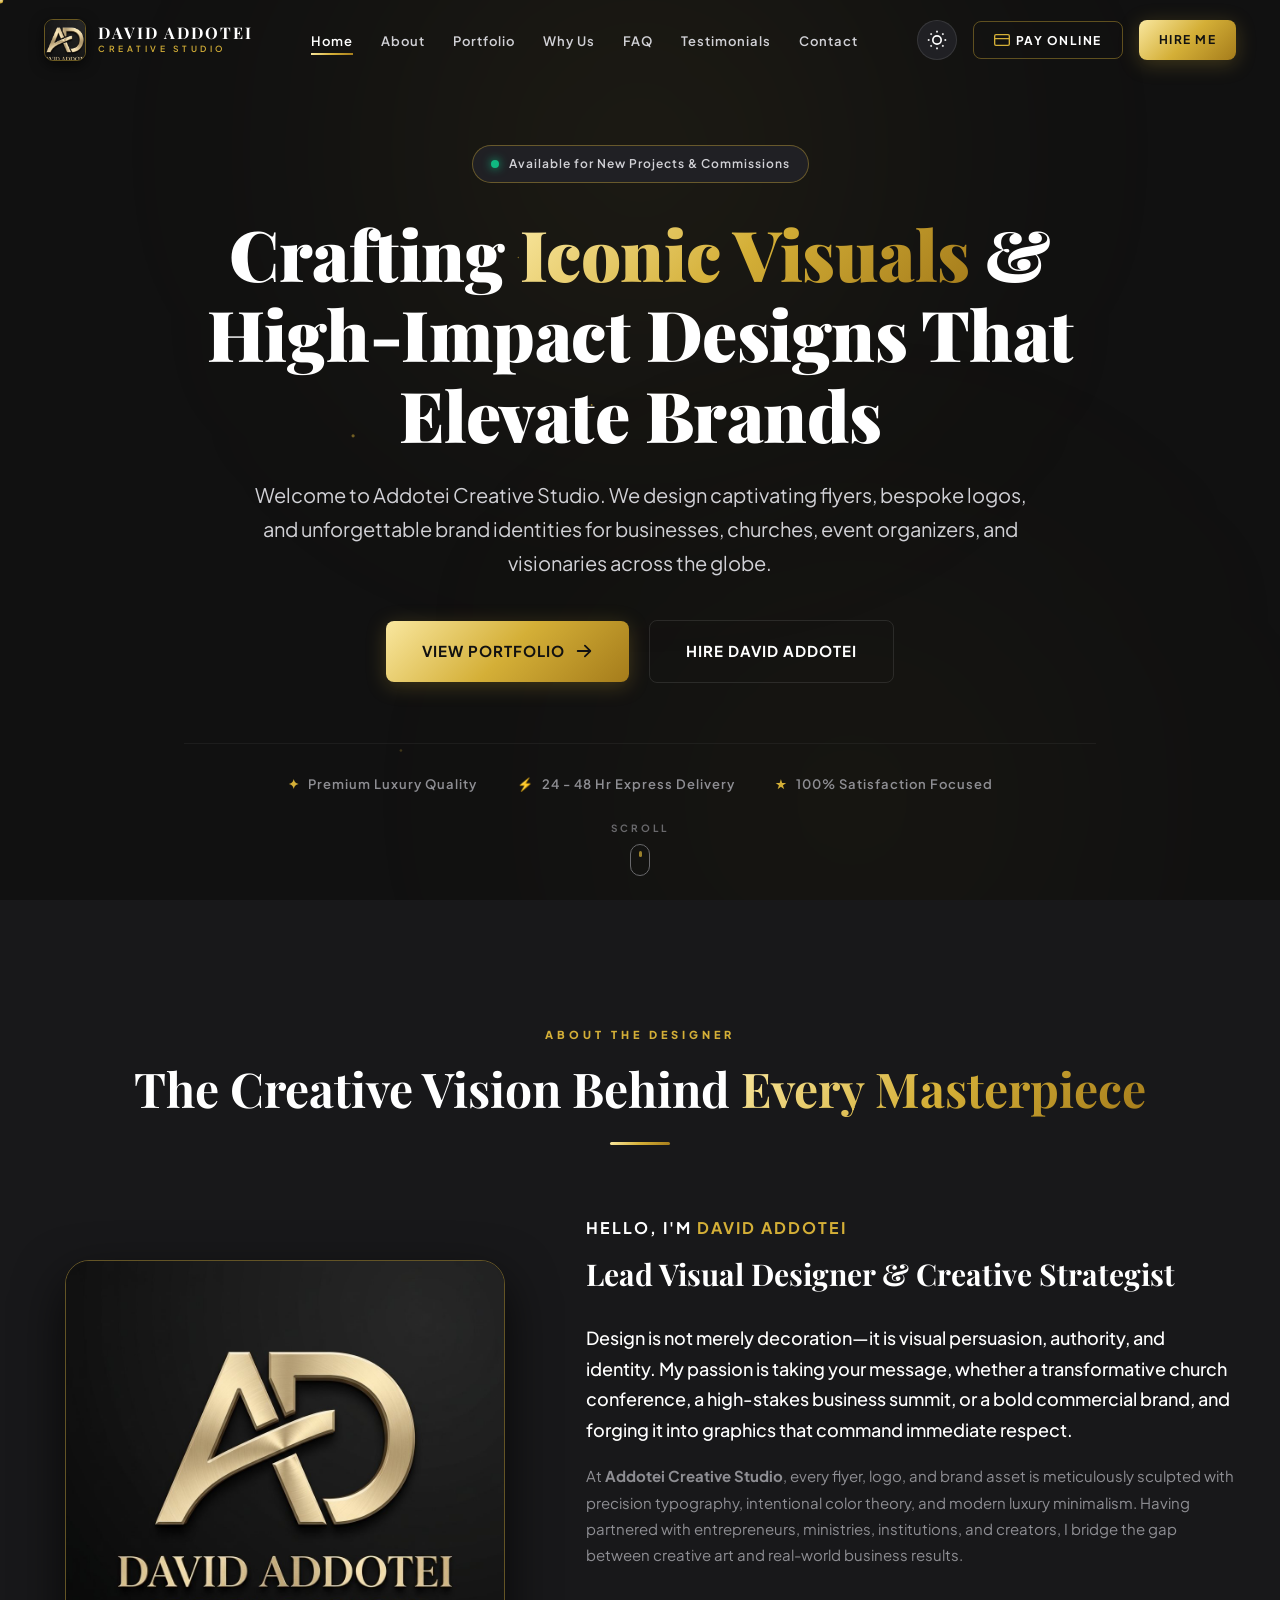
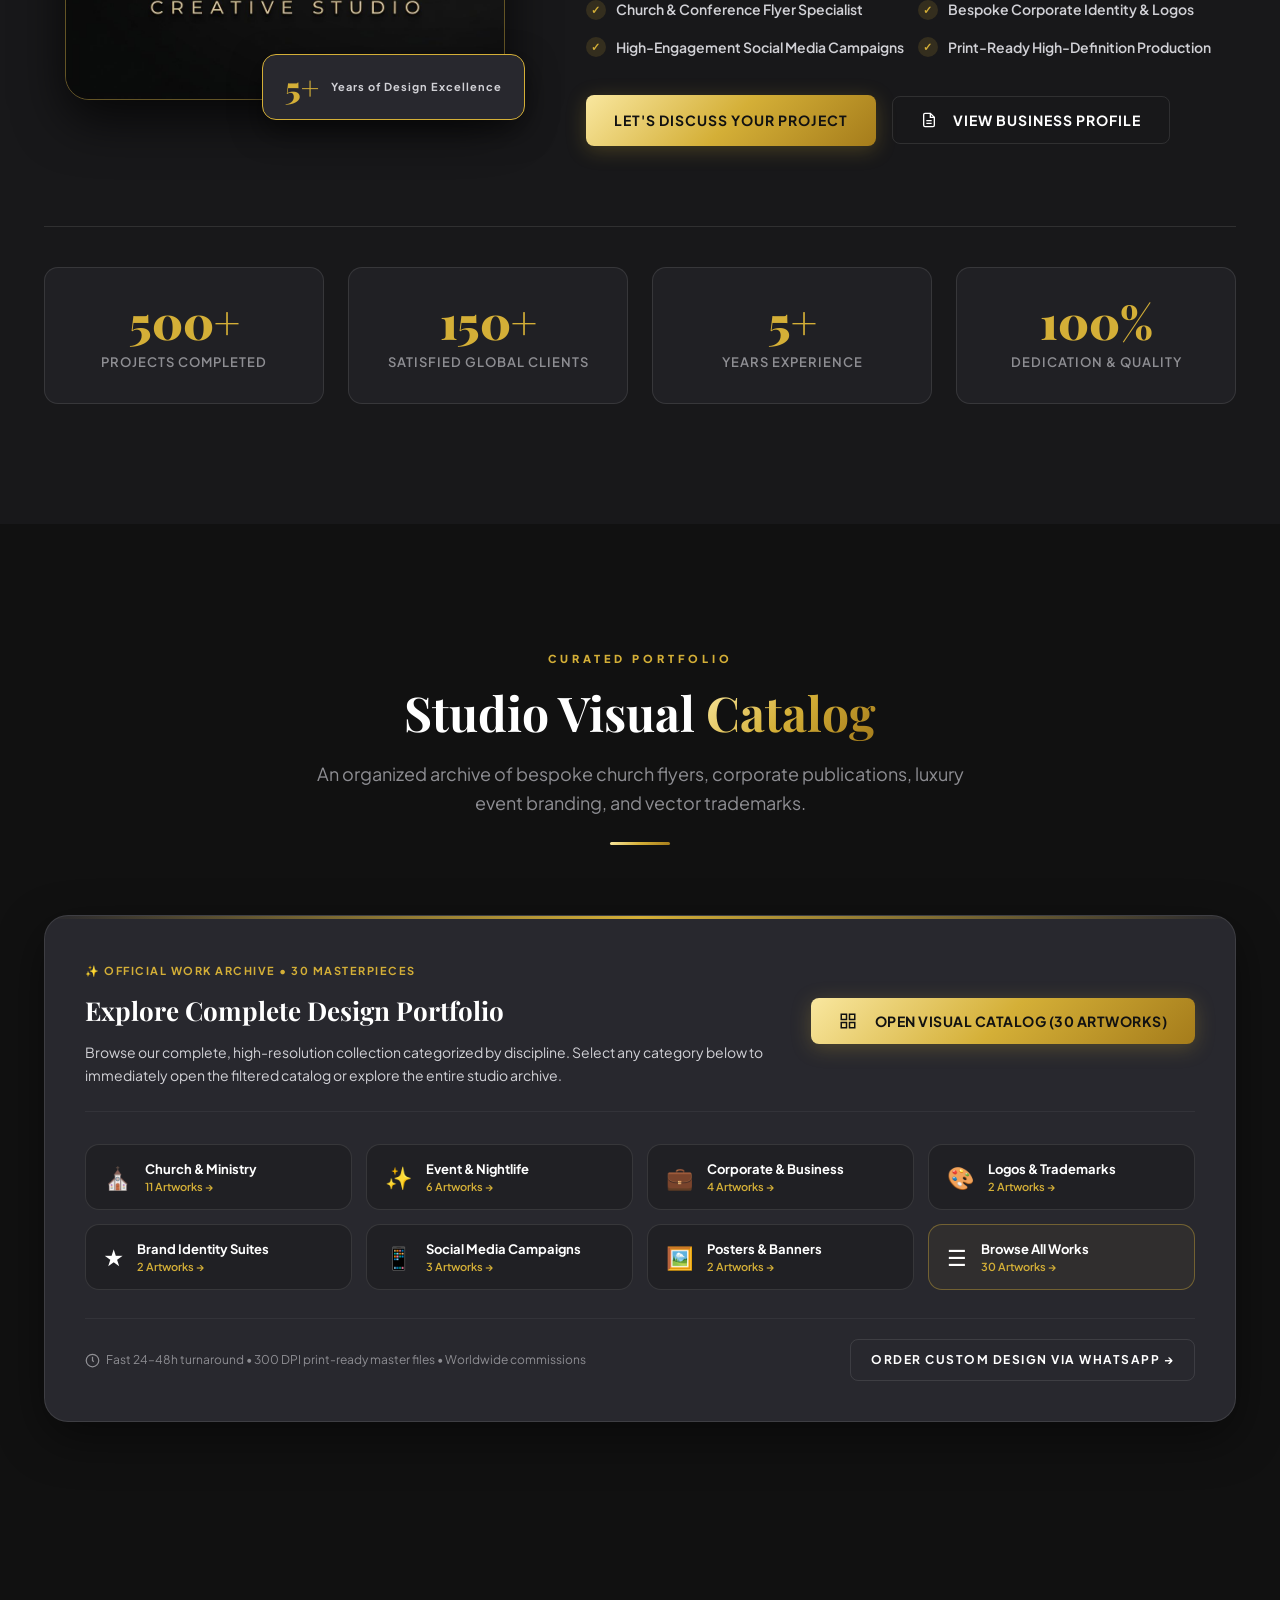
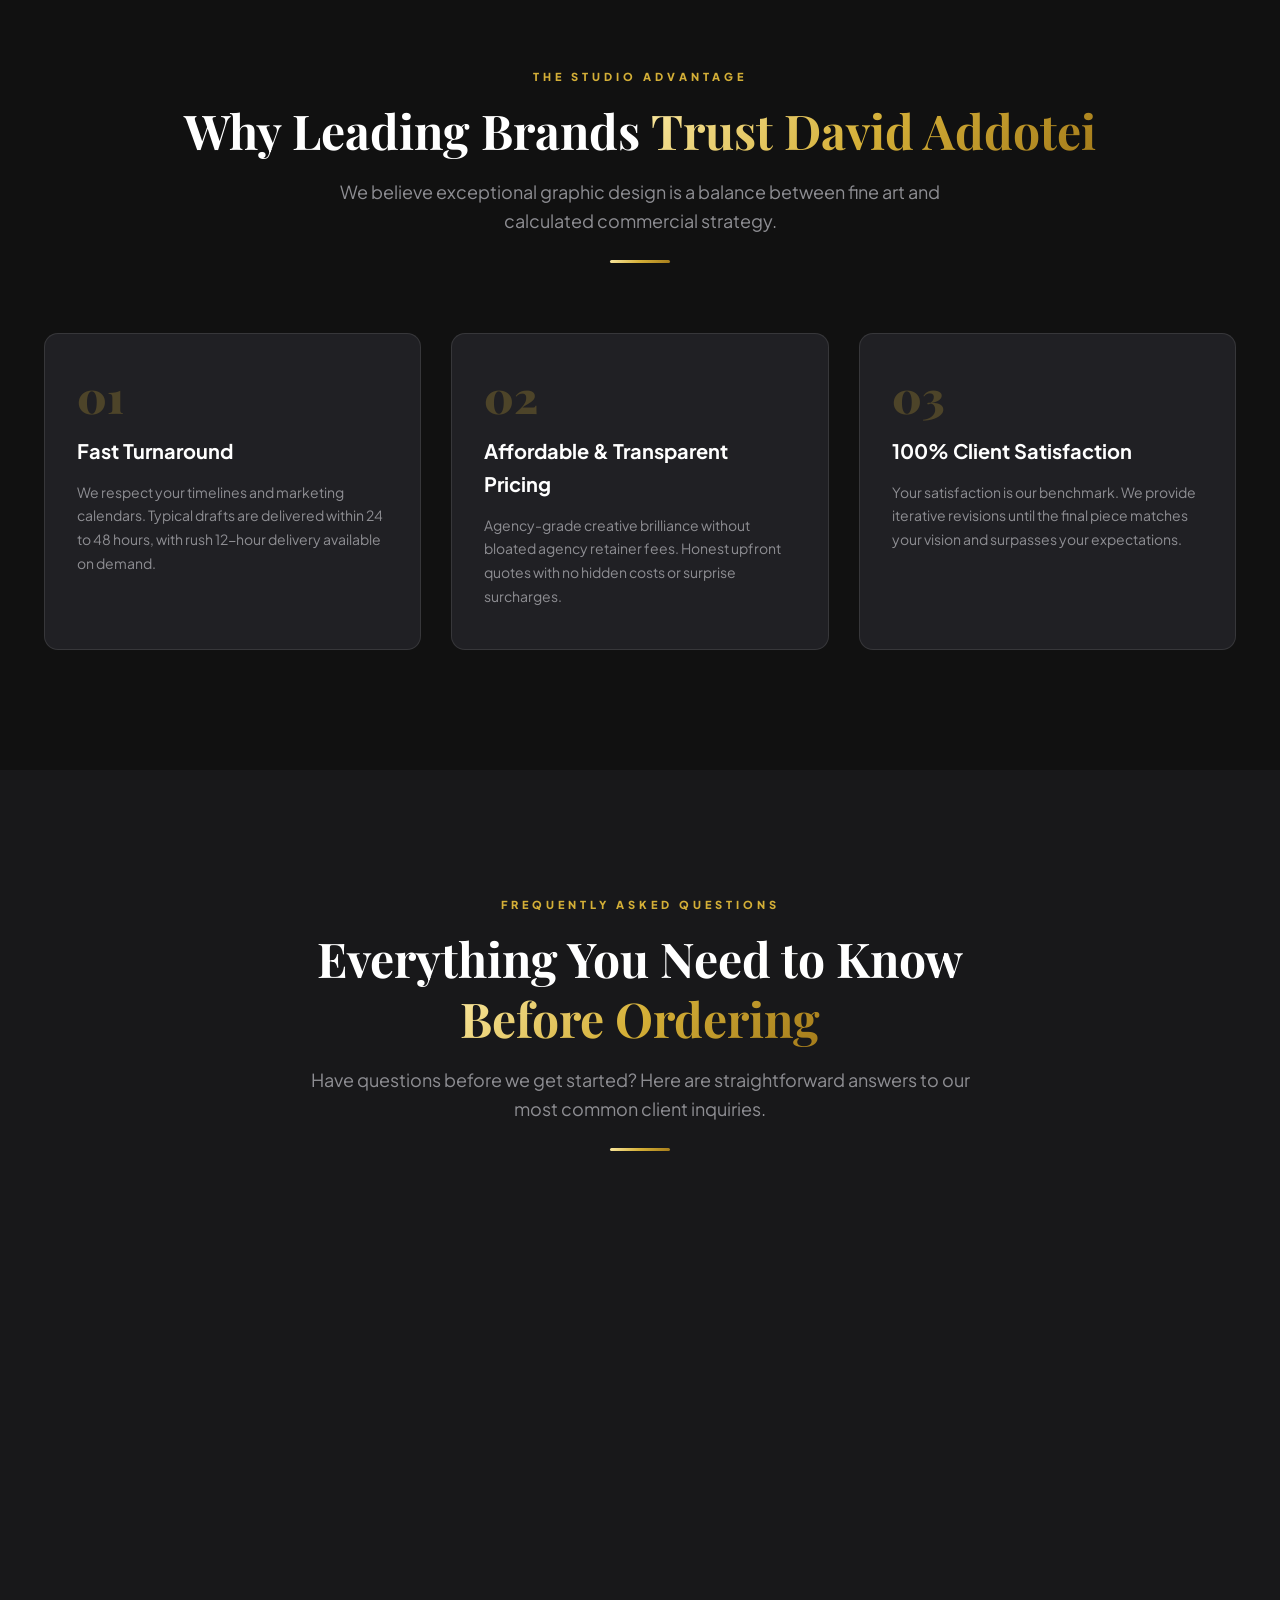
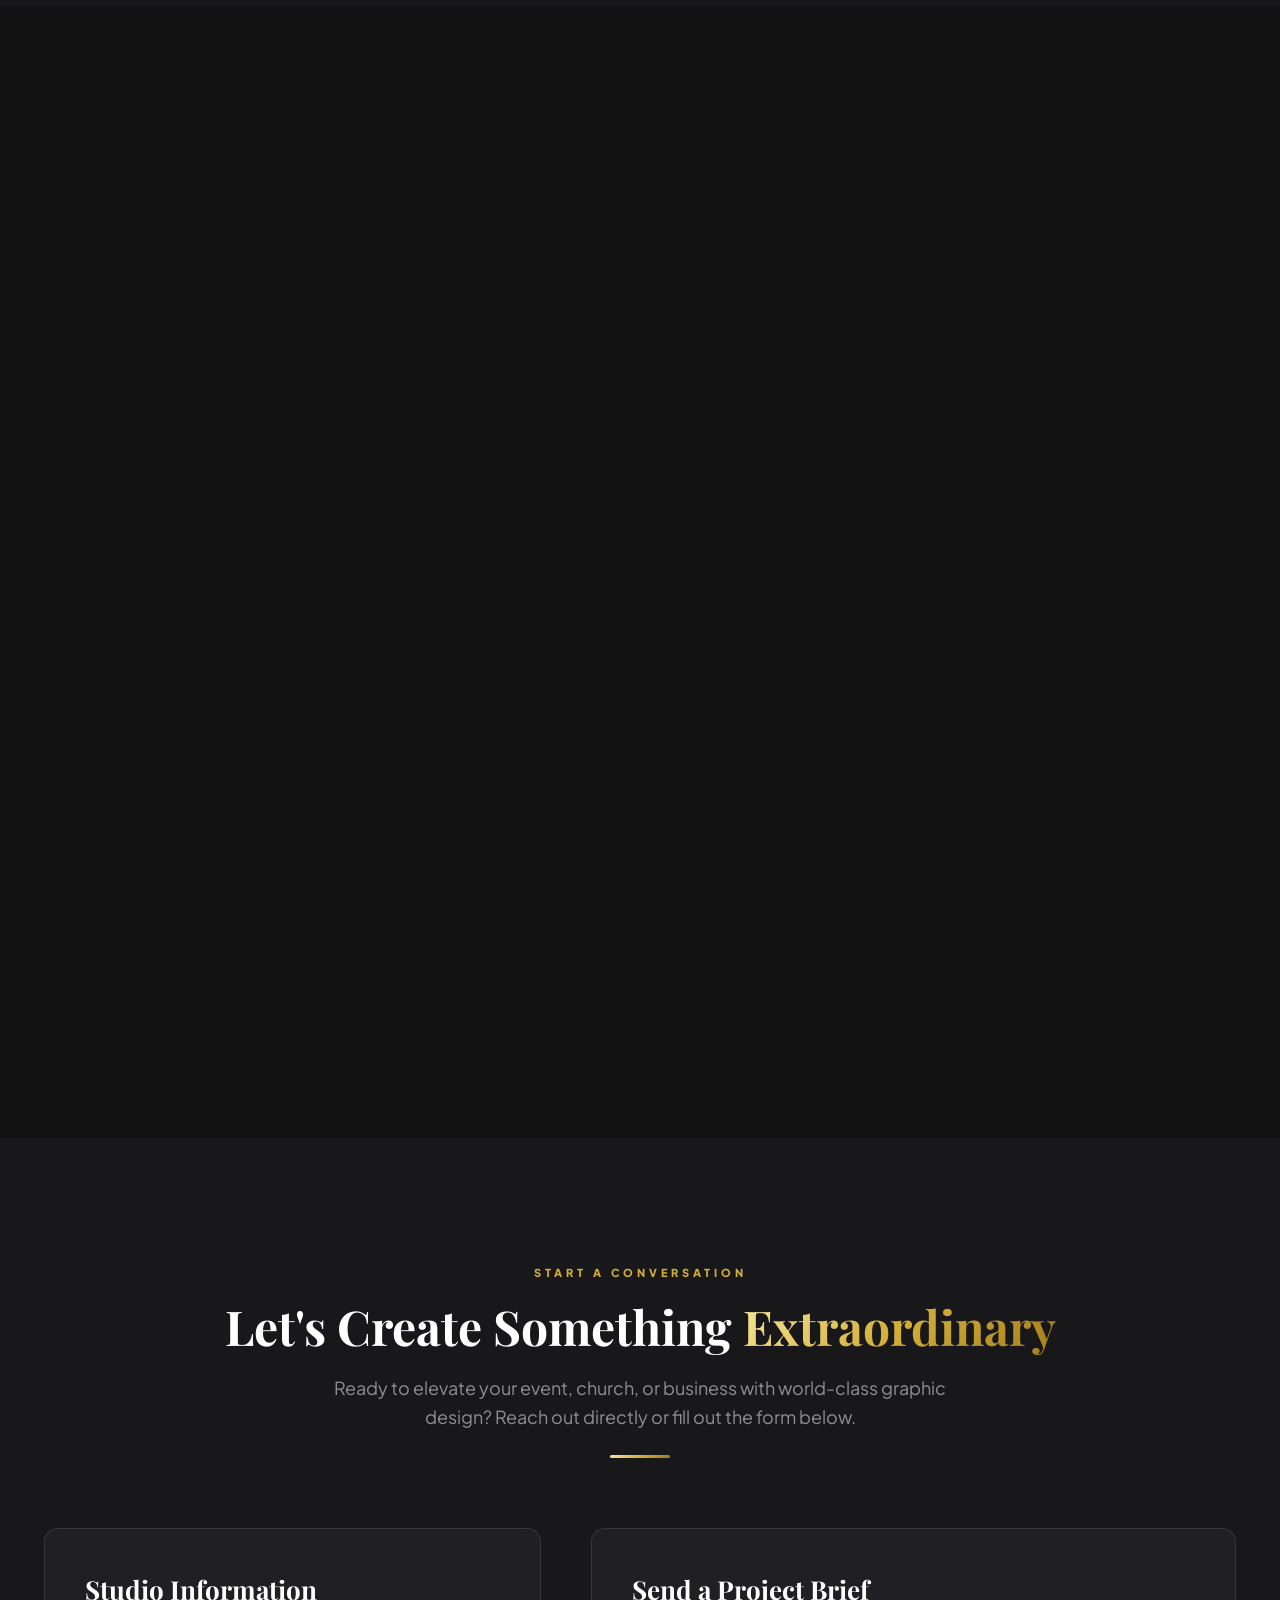
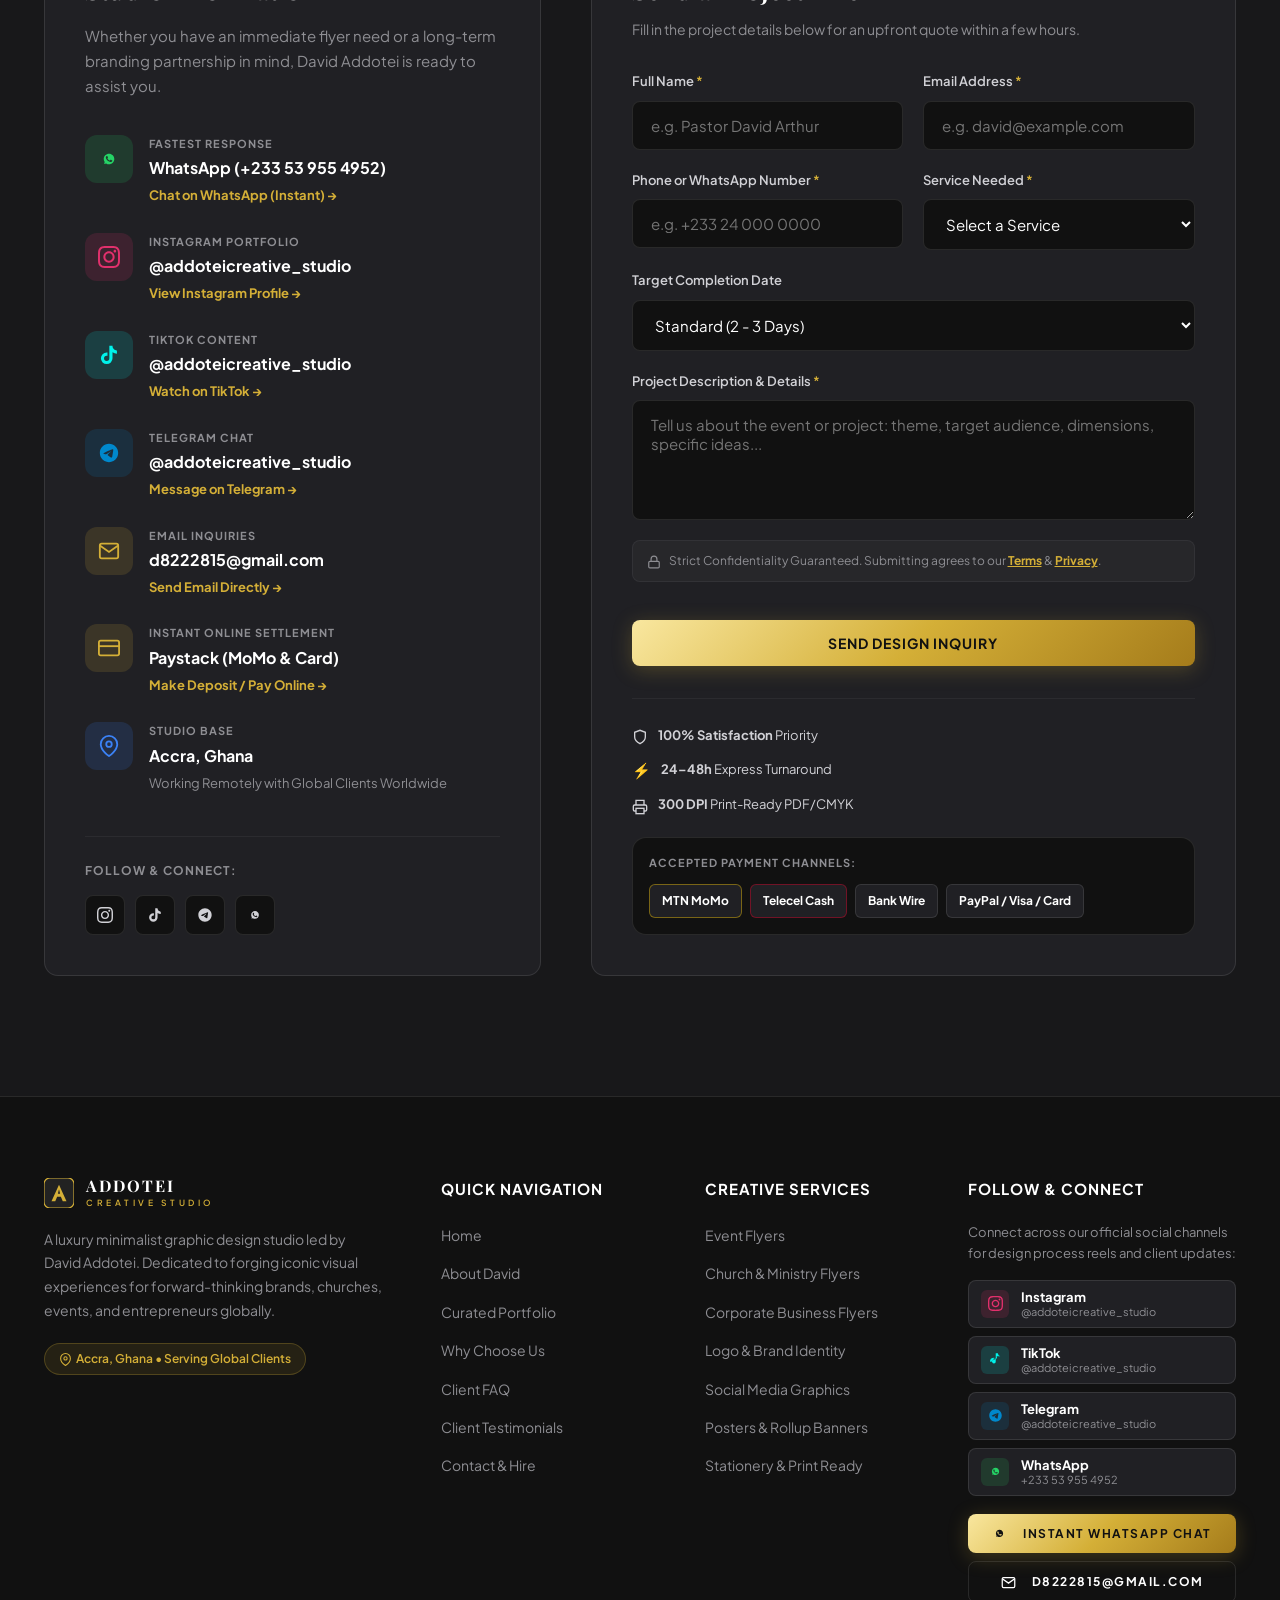
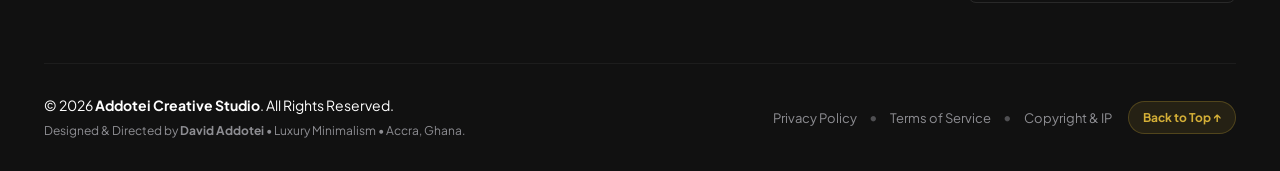
==== commit 73746c3b: "Place FAQ before Testimonials and streamline Testimonials to 3 cards (v4.2)" ====
--- a/index.html
+++ b/index.html
@@ -48,7 +48,7 @@
   <link href="https://fonts.googleapis.com/css2?family=Playfair+Display:ital,wght@0,500;0,700;0,900;1,400;1,700&family=Plus+Jakarta+Sans:wght@300;400;500;600;700;800&display=swap" rel="stylesheet">
 
   <!-- Main Stylesheet -->
-  <link rel="stylesheet" href="style.css?v=4.1">
+  <link rel="stylesheet" href="style.css?v=4.2">
 
   <!-- Schema.org Structured Data -->
   <script type="application/ld+json">
@@ -142,8 +142,8 @@
           <li><a href="#about" class="nav-link">About</a></li>
           <li><a href="#portfolio" class="nav-link">Portfolio</a></li>
           <li><a href="#why-me" class="nav-link">Why Us</a></li>
+          <li><a href="#faq" class="nav-link">FAQ</a></li>
           <li><a href="#testimonials" class="nav-link">Testimonials</a></li>
-          <li><a href="#faq" class="nav-link">FAQ</a></li>
           <li><a href="#contact" class="nav-link">Contact</a></li>
         </ul>
       </nav>
@@ -194,8 +194,8 @@
         <li><a href="#about" class="mobile-nav-link">About</a></li>
         <li><a href="#portfolio" class="mobile-nav-link">Portfolio</a></li>
         <li><a href="#why-me" class="mobile-nav-link">Why Us</a></li>
+        <li><a href="#faq" class="mobile-nav-link">FAQ</a></li>
         <li><a href="#testimonials" class="mobile-nav-link">Testimonials</a></li>
-        <li><a href="#faq" class="mobile-nav-link">FAQ</a></li>
         <li><a href="#contact" class="mobile-nav-link">Contact</a></li>
         <li>
           <button type="button" id="mobile-pay-btn" class="btn btn-gold btn-block btn-sm pay-online-trigger" data-modal-open="paystack-modal" style="margin-top: 14px; display: inline-flex; align-items: center; justify-content: center; gap: 8px;">
@@ -554,126 +554,7 @@
       </div>
     </section>
 
-    <!-- Section 6: Testimonials -->
-    <section id="testimonials" class="section testimonials-section">
-      <div class="container">
-        <div class="section-header text-center">
-          <span class="section-tag">CLIENT ENDORSEMENTS</span>
-          <h2 class="section-title">What Our Clients <span class="gold-gradient-text">Say About Us</span></h2>
-          <p class="section-subtitle">Real experiences from pastors, business leaders, event promoters, and founders who trust Addotei Creative Studio.</p>
-          <div class="title-divider"></div>
-        </div>
-
-        <!-- Testimonials Action Bar with Leave a Review Trigger -->
-        <div class="testimonials-action-bar">
-          <div class="review-stat-pill">
-            <span class="review-stars-gold">&#9733;&#9733;&#9733;&#9733;&#9733;</span>
-            <span class="review-score"><strong>4.9 / 5.0</strong> Client Rating</span>
-            <span class="review-badge-count">(50+ Commissions)</span>
-          </div>
-          <button type="button" class="btn btn-sm btn-gold" data-modal-open="review-modal">
-            <span>&#9998; Leave a Client Review</span>
-          </button>
-        </div>
-
-        <div class="testimonials-grid" id="testimonials-grid">
-          
-          <div class="testimonial-card">
-            <div class="rating-stars">&#9733;&#9733;&#9733;&#9733;&#9733;</div>
-            <p class="testimonial-quote">
-              "David designed the official flyers for our annual national youth convention. The design was so majestic that attendance increased by over 40%. His ability to capture our spiritual theme in an elegant, modern format was remarkable!"
-            </p>
-            <div class="testimonial-author">
-              <div class="author-avatar">PA</div>
-              <div class="author-info">
-                <strong class="author-name">Pastor Daniel Mensah</strong>
-                <span class="author-role">Senior Pastor, Grace Tabernacle</span>
-              </div>
-            </div>
-          </div>
-
-          <div class="testimonial-card featured-testimonial">
-            <div class="rating-stars">&#9733;&#9733;&#9733;&#9733;&#9733;</div>
-            <p class="testimonial-quote">
-              "Working with Addotei Creative Studio was the best decision for our investment summit. David delivered our complete speaker flyers and rollup banners in under 36 hours. The clean, luxury look impressed every CEO in attendance."
-            </p>
-            <div class="testimonial-author">
-              <div class="author-avatar gold-avatar">EA</div>
-              <div class="author-info">
-                <strong class="author-name">Dr. Elizabeth Arthur-Mensah</strong>
-                <span class="author-role">Managing Director, Apex Capital</span>
-              </div>
-            </div>
-          </div>
-
-          <div class="testimonial-card">
-            <div class="rating-stars">&#9733;&#9733;&#9733;&#9733;&#9733;</div>
-            <p class="testimonial-quote">
-              "When I launched my luxury skincare line, I needed branding that felt international and timeless. David created a logo and packaging suite that rivaled top French luxury houses. Truly an exceptional talent."
-            </p>
-            <div class="testimonial-author">
-              <div class="author-avatar">EV</div>
-              <div class="author-info">
-                <strong class="author-name">Eleanor Vance</strong>
-                <span class="author-role">Founder &amp; CEO, Solstice Organics</span>
-              </div>
-            </div>
-          </div>
-
-          <div class="testimonial-card">
-            <div class="rating-stars">&#9733;&#9733;&#9733;&#9733;&#9733;</div>
-            <p class="testimonial-quote">
-              "As an event promoter, flyer quality directly impacts ticket sales. David understands high-energy nightlife visuals better than anyone I've hired. Our VIP tables were completely sold out two weeks before the event!"
-            </p>
-            <div class="testimonial-author">
-              <div class="author-avatar">MK</div>
-              <div class="author-info">
-                <strong class="author-name">Marcus K. Boateng</strong>
-                <span class="author-role">Director, Aura Entertainment Group</span>
-              </div>
-            </div>
-          </div>
-
-          <div class="testimonial-card">
-            <div class="rating-stars">&#9733;&#9733;&#9733;&#9733;&#9733;</div>
-            <p class="testimonial-quote">
-              "Patient, responsive, and insanely creative. David handled our school anniversary publicity with utmost professionalism. He even provided multiple variations for different social platforms without hesitation."
-            </p>
-            <div class="testimonial-author">
-              <div class="author-avatar">SA</div>
-              <div class="author-info">
-                <strong class="author-name">Sarah Addo-Yobo</strong>
-                <span class="author-role">Communications Head, Heritage International School</span>
-              </div>
-            </div>
-          </div>
-
-          <div class="testimonial-card">
-            <div class="rating-stars">&#9733;&#9733;&#9733;&#9733;&#9733;</div>
-            <p class="testimonial-quote">
-              "David is our go-to creative partner for all NGO campaigns. His visual storytelling evokes real empathy and inspires generous donor action. You won't find better dedication anywhere else."
-            </p>
-            <div class="testimonial-author">
-              <div class="author-avatar">KA</div>
-              <div class="author-info">
-                <strong class="author-name">Kwame Appiah</strong>
-                <span class="author-role">Country Representative, Hope Global Initiative</span>
-              </div>
-            </div>
-          </div>
-
-        </div>
-
-        <div class="testimonials-footer-cta text-center">
-          <p class="testimonials-cta-text">Have you worked with David on a flyer or branding project?</p>
-          <button type="button" class="btn btn-sm btn-outline" data-modal-open="review-modal">
-            <span>Share Your Experience &amp; Rating &rarr;</span>
-          </button>
-        </div>
-      </div>
-    </section>
-
-    <!-- Section 7: FAQ -->
+    <!-- Section 6: FAQ -->
     <section id="faq" class="section faq-section">
       <div class="container faq-container">
         <div class="section-header text-center">
@@ -723,6 +604,86 @@
             </div>
           </div>
 
+        </div>
+      </div>
+    </section>
+
+    <!-- Section 7: Testimonials -->
+    <section id="testimonials" class="section testimonials-section">
+      <div class="container">
+        <div class="section-header text-center">
+          <span class="section-tag">CLIENT ENDORSEMENTS</span>
+          <h2 class="section-title">What Our Clients <span class="gold-gradient-text">Say About Us</span></h2>
+          <p class="section-subtitle">Real experiences from pastors, business leaders, event promoters, and founders who trust Addotei Creative Studio.</p>
+          <div class="title-divider"></div>
+        </div>
+
+        <!-- Testimonials Action Bar with Leave a Review Trigger -->
+        <div class="testimonials-action-bar">
+          <div class="review-stat-pill">
+            <span class="review-stars-gold">&#9733;&#9733;&#9733;&#9733;&#9733;</span>
+            <span class="review-score"><strong>4.9 / 5.0</strong> Client Rating</span>
+            <span class="review-badge-count">(50+ Commissions)</span>
+          </div>
+          <button type="button" class="btn btn-sm btn-gold" data-modal-open="review-modal">
+            <span>&#9998; Leave a Client Review</span>
+          </button>
+        </div>
+
+        <div class="testimonials-grid" id="testimonials-grid">
+          
+          <!-- Testimonial 1: Church & Ministry -->
+          <div class="testimonial-card">
+            <div class="rating-stars">&#9733;&#9733;&#9733;&#9733;&#9733;</div>
+            <p class="testimonial-quote">
+              "David designed the official flyers for our annual national youth convention. The design was so majestic that attendance increased by over 40%. His ability to capture our spiritual theme in an elegant, modern format was remarkable!"
+            </p>
+            <div class="testimonial-author">
+              <div class="author-avatar">PA</div>
+              <div class="author-info">
+                <strong class="author-name">Pastor Daniel Mensah</strong>
+                <span class="author-role">Senior Pastor, Grace Tabernacle</span>
+              </div>
+            </div>
+          </div>
+
+          <!-- Testimonial 2: Corporate Summit (Featured) -->
+          <div class="testimonial-card featured-testimonial">
+            <div class="rating-stars">&#9733;&#9733;&#9733;&#9733;&#9733;</div>
+            <p class="testimonial-quote">
+              "Working with Addotei Creative Studio was the best decision for our investment summit. David delivered our complete speaker flyers and rollup banners in under 36 hours. The clean, luxury look impressed every CEO in attendance."
+            </p>
+            <div class="testimonial-author">
+              <div class="author-avatar gold-avatar">EA</div>
+              <div class="author-info">
+                <strong class="author-name">Dr. Elizabeth Arthur-Mensah</strong>
+                <span class="author-role">Managing Director, Apex Capital</span>
+              </div>
+            </div>
+          </div>
+
+          <!-- Testimonial 3: Luxury Branding & Identity -->
+          <div class="testimonial-card">
+            <div class="rating-stars">&#9733;&#9733;&#9733;&#9733;&#9733;</div>
+            <p class="testimonial-quote">
+              "When I launched my luxury skincare line, I needed branding that felt international and timeless. David created a logo and packaging suite that rivaled top French luxury houses. Truly an exceptional talent."
+            </p>
+            <div class="testimonial-author">
+              <div class="author-avatar">EV</div>
+              <div class="author-info">
+                <strong class="author-name">Eleanor Vance</strong>
+                <span class="author-role">Founder &amp; CEO, Solstice Organics</span>
+              </div>
+            </div>
+          </div>
+
+        </div>
+
+        <div class="testimonials-footer-cta text-center">
+          <p class="testimonials-cta-text">Have you worked with David on a flyer or branding project?</p>
+          <button type="button" class="btn btn-sm btn-outline" data-modal-open="review-modal">
+            <span>Share Your Experience &amp; Rating &rarr;</span>
+          </button>
         </div>
       </div>
     </section>
@@ -1055,8 +1016,8 @@
             <li><a href="#about">About David</a></li>
             <li><a href="#portfolio">Curated Portfolio</a></li>
             <li><a href="#why-me">Why Choose Us</a></li>
+            <li><a href="#faq">Client FAQ</a></li>
             <li><a href="#testimonials">Client Testimonials</a></li>
-            <li><a href="#faq">Client FAQ</a></li>
             <li><a href="#contact">Contact &amp; Hire</a></li>
           </ul>
         </div>
@@ -2430,6 +2391,6 @@
   </button>
 
   <!-- Main JavaScript File -->
-  <script src="script.js?v=4.1"></script>
+  <script src="script.js?v=4.2"></script>
 </body>
 </html>
--- a/style.css
+++ b/style.css
@@ -1432,7 +1432,7 @@
    12. Testimonials Section
    -------------------------------------------------------------------------- */
 .testimonials-section {
-  background-color: var(--bg-secondary);
+  background-color: var(--bg-primary);
 }
 
 .testimonials-grid {
@@ -1524,7 +1524,7 @@
    13. FAQ Accordion
    -------------------------------------------------------------------------- */
 .faq-section {
-  background-color: var(--bg-primary);
+  background-color: var(--bg-secondary);
 }
 
 .faq-container {
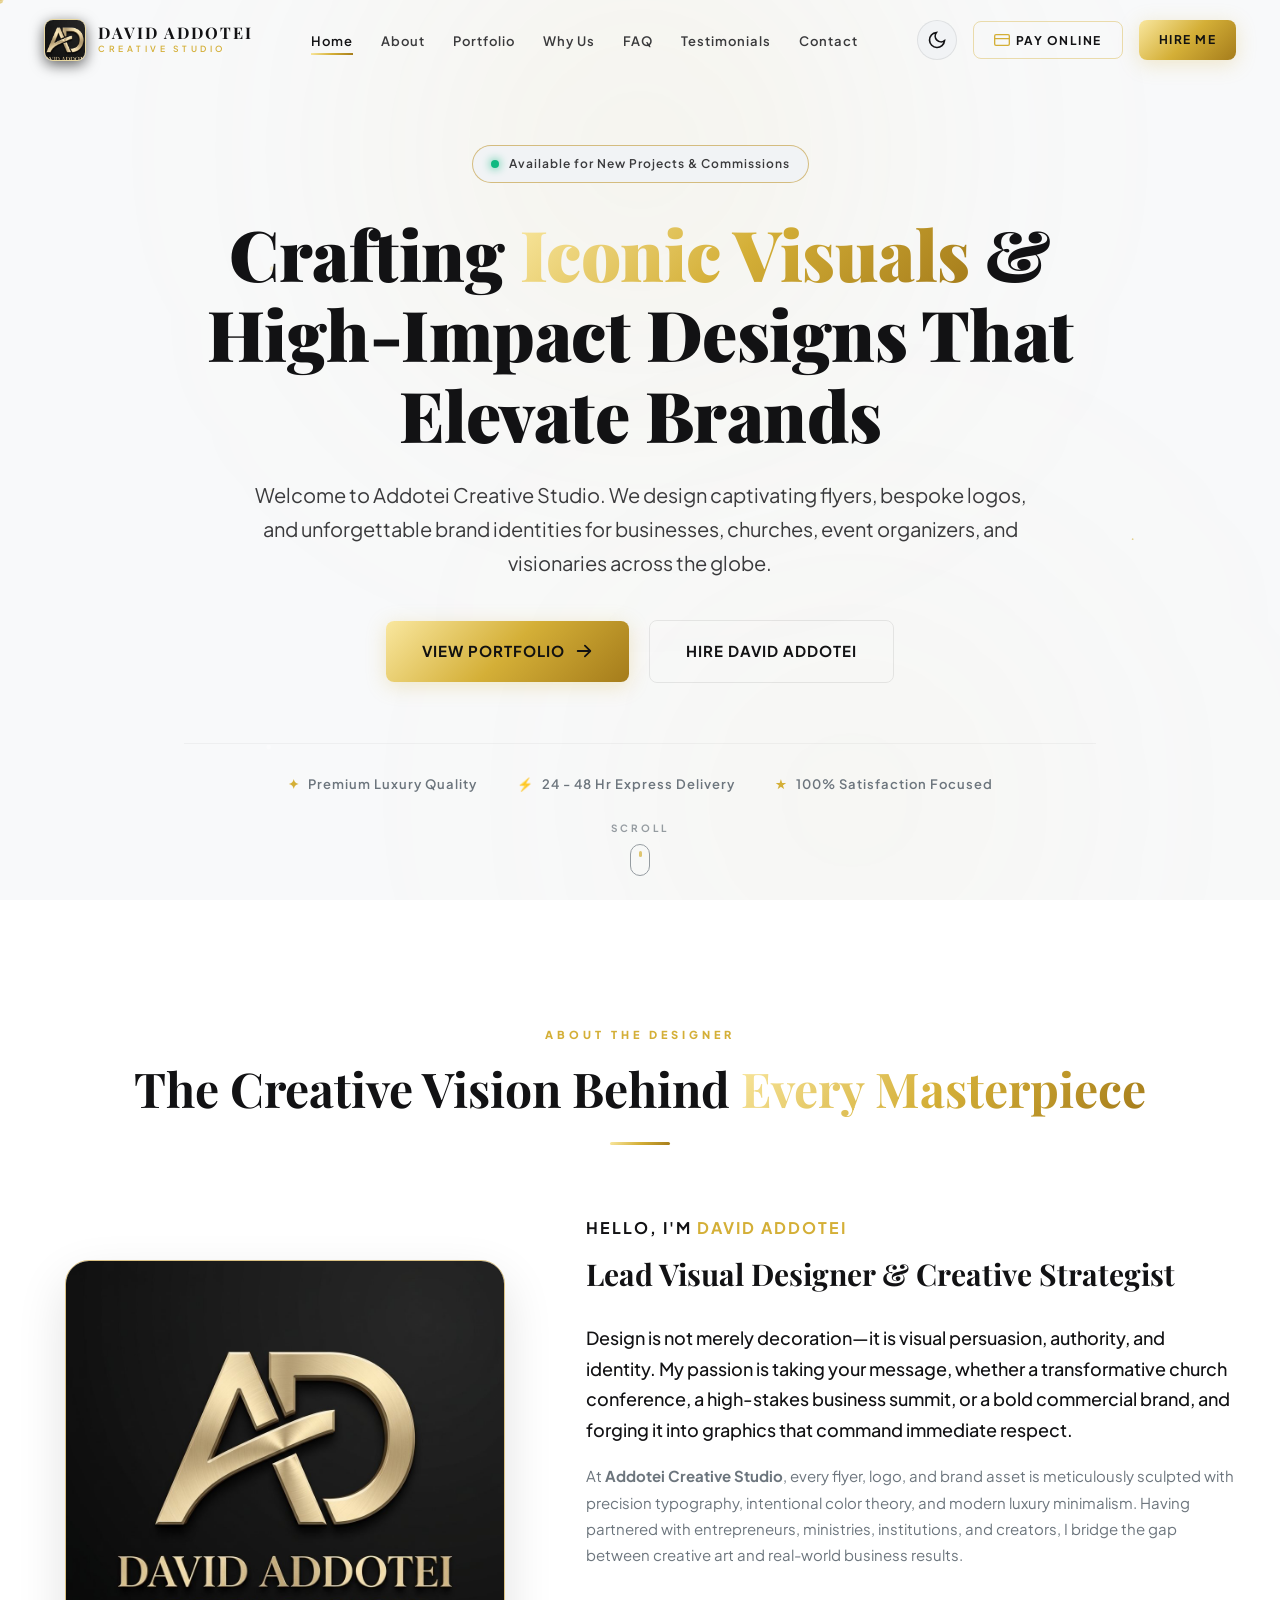
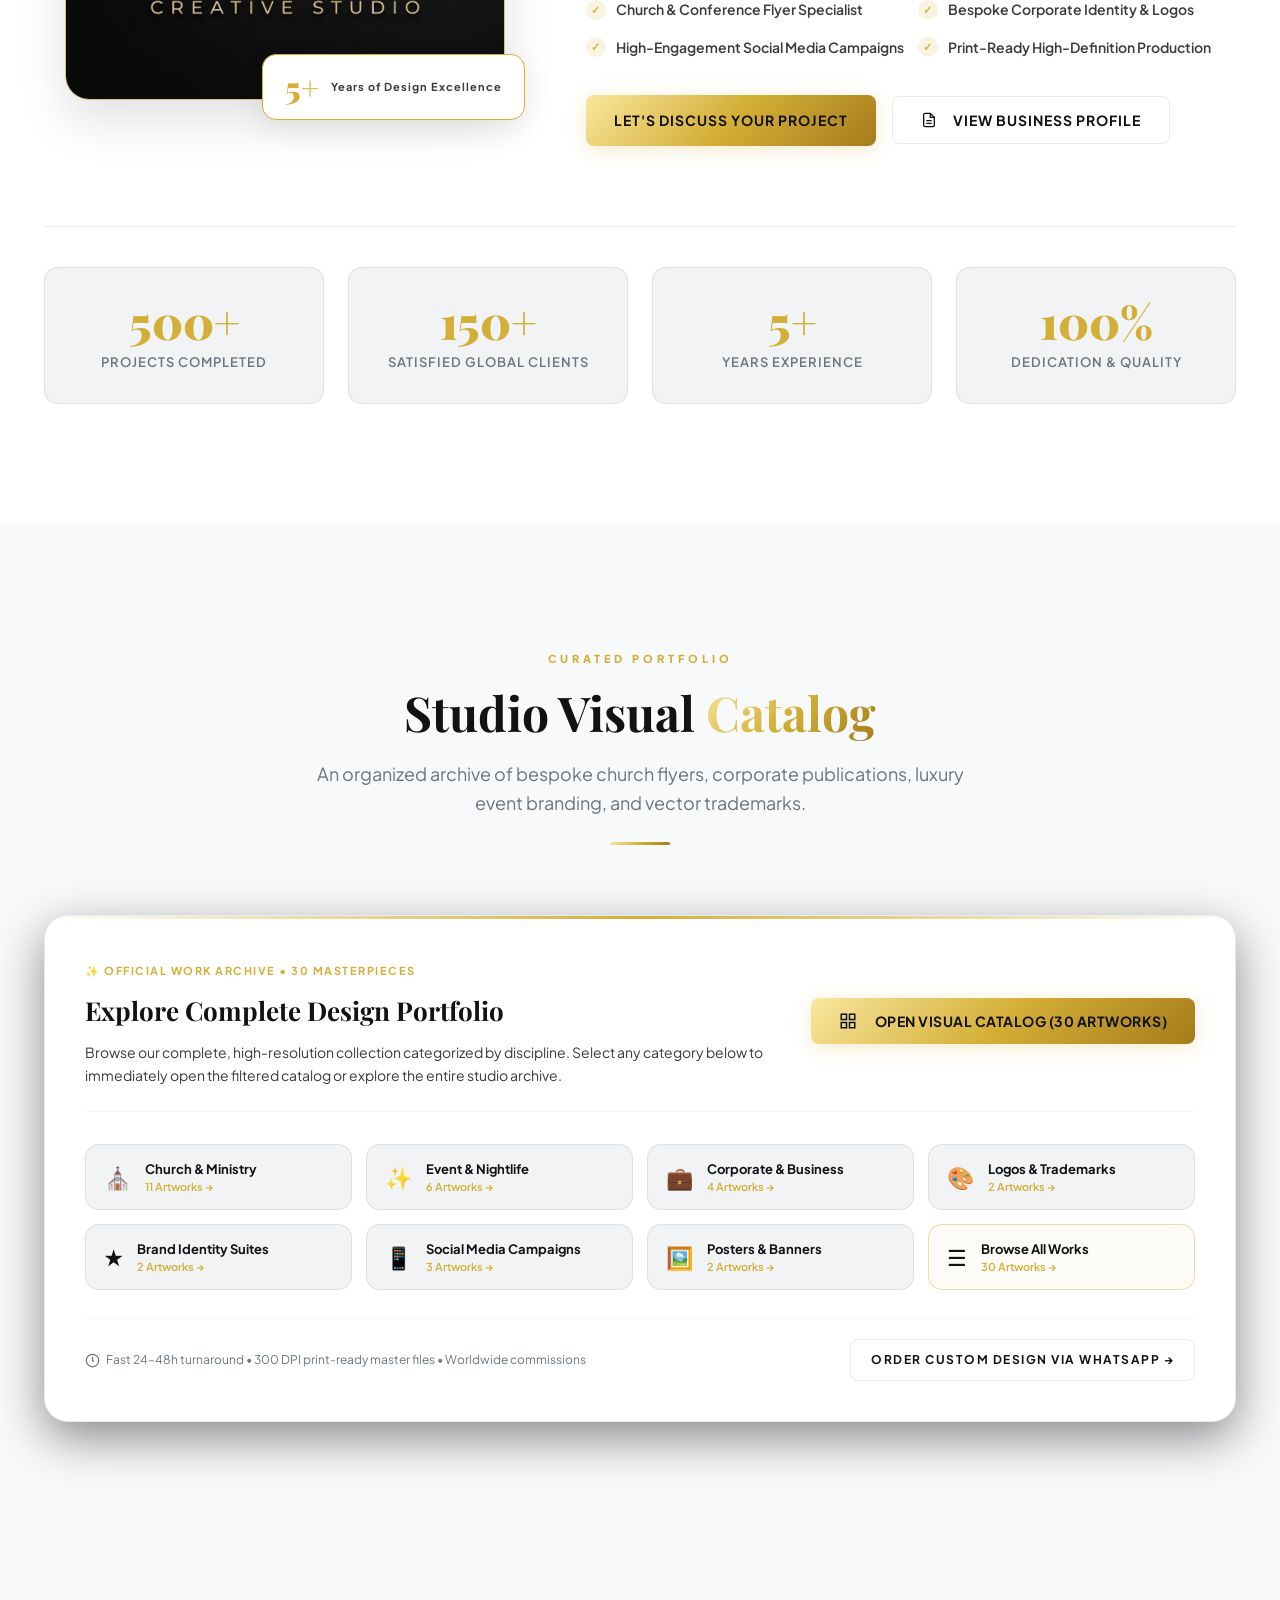
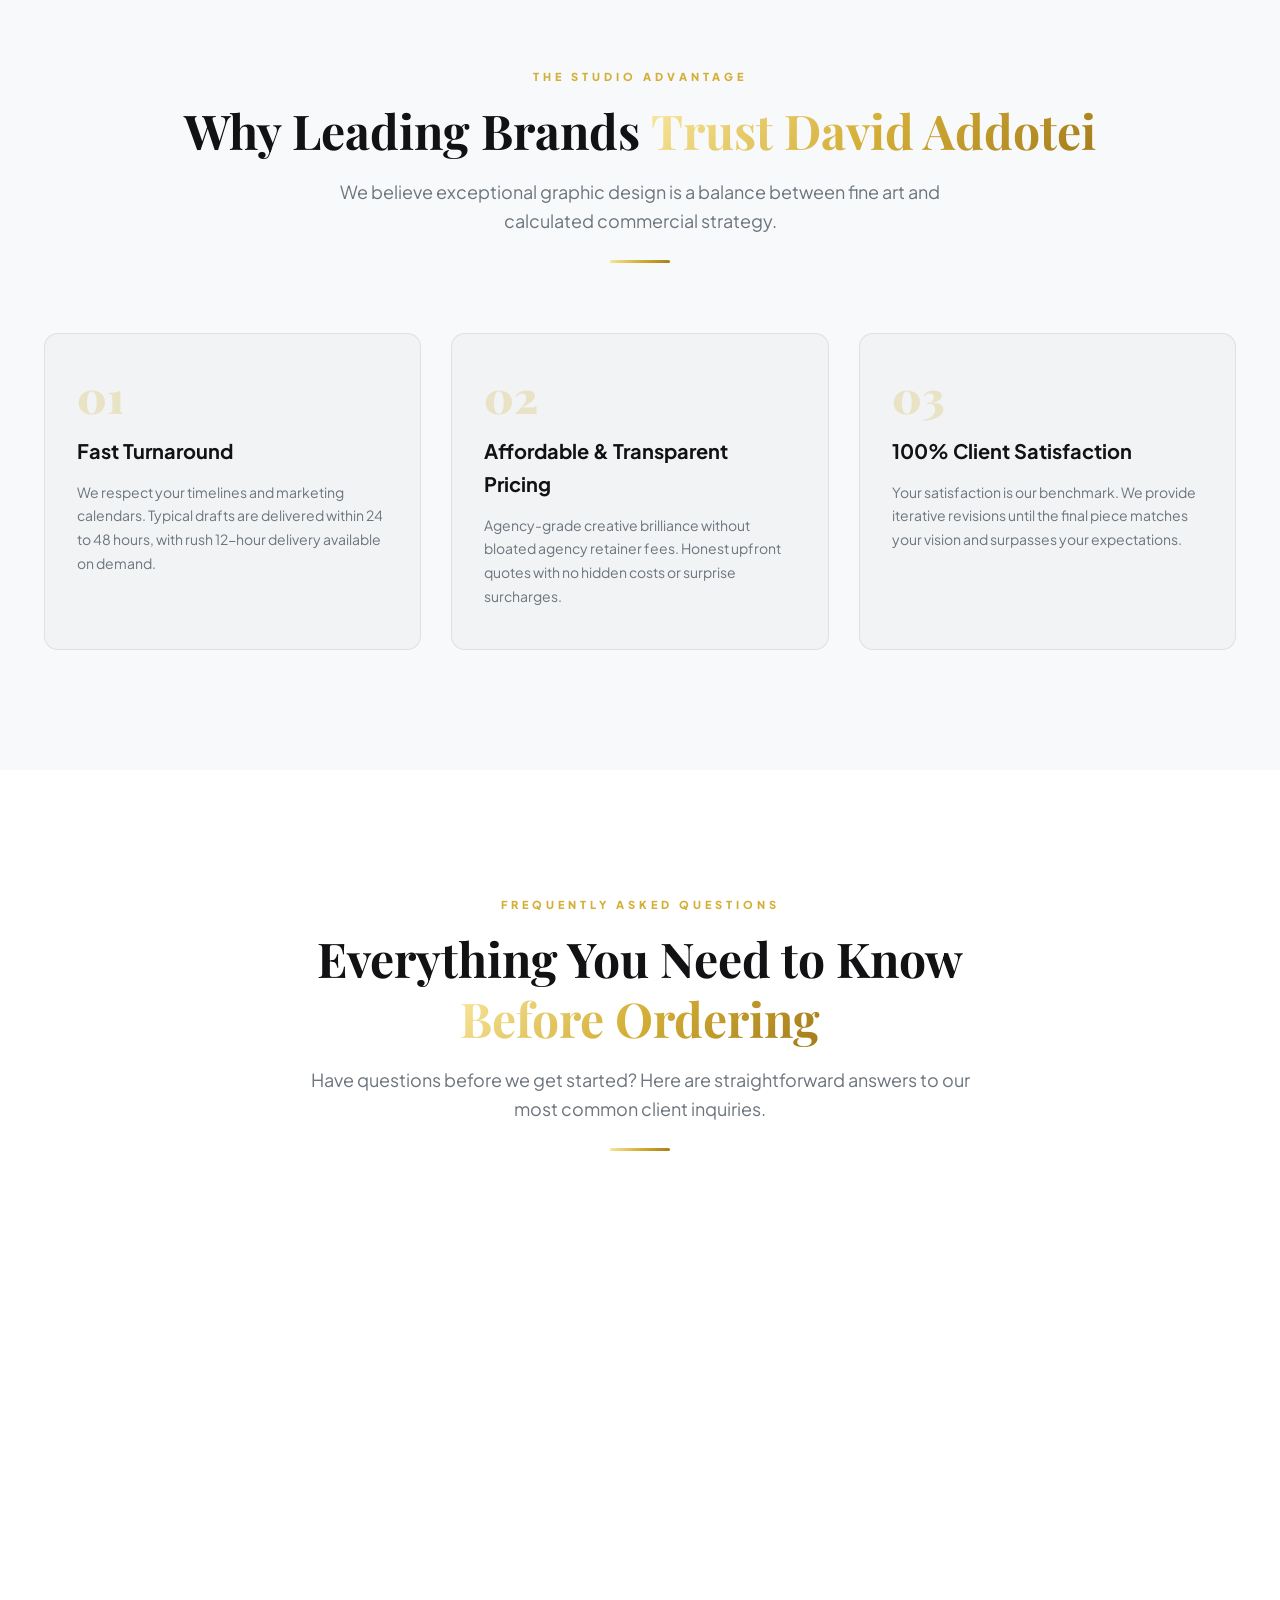
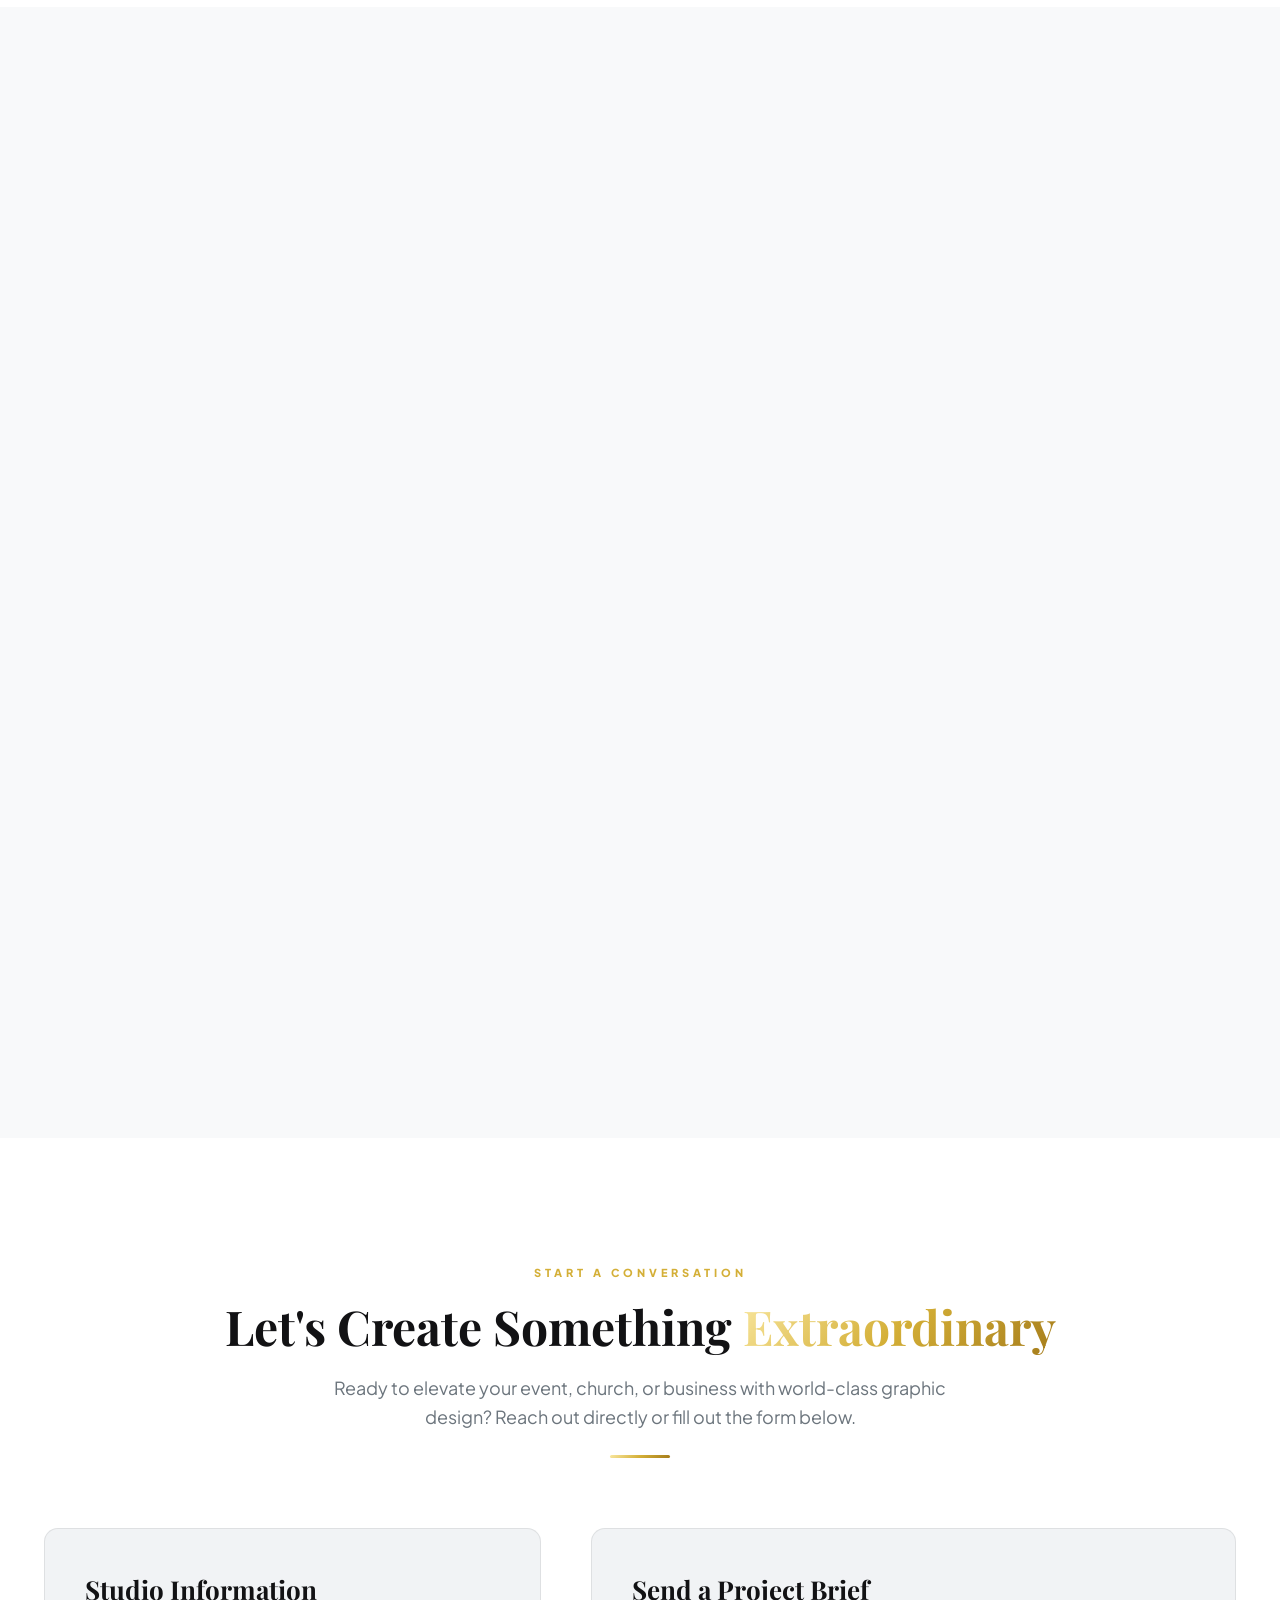
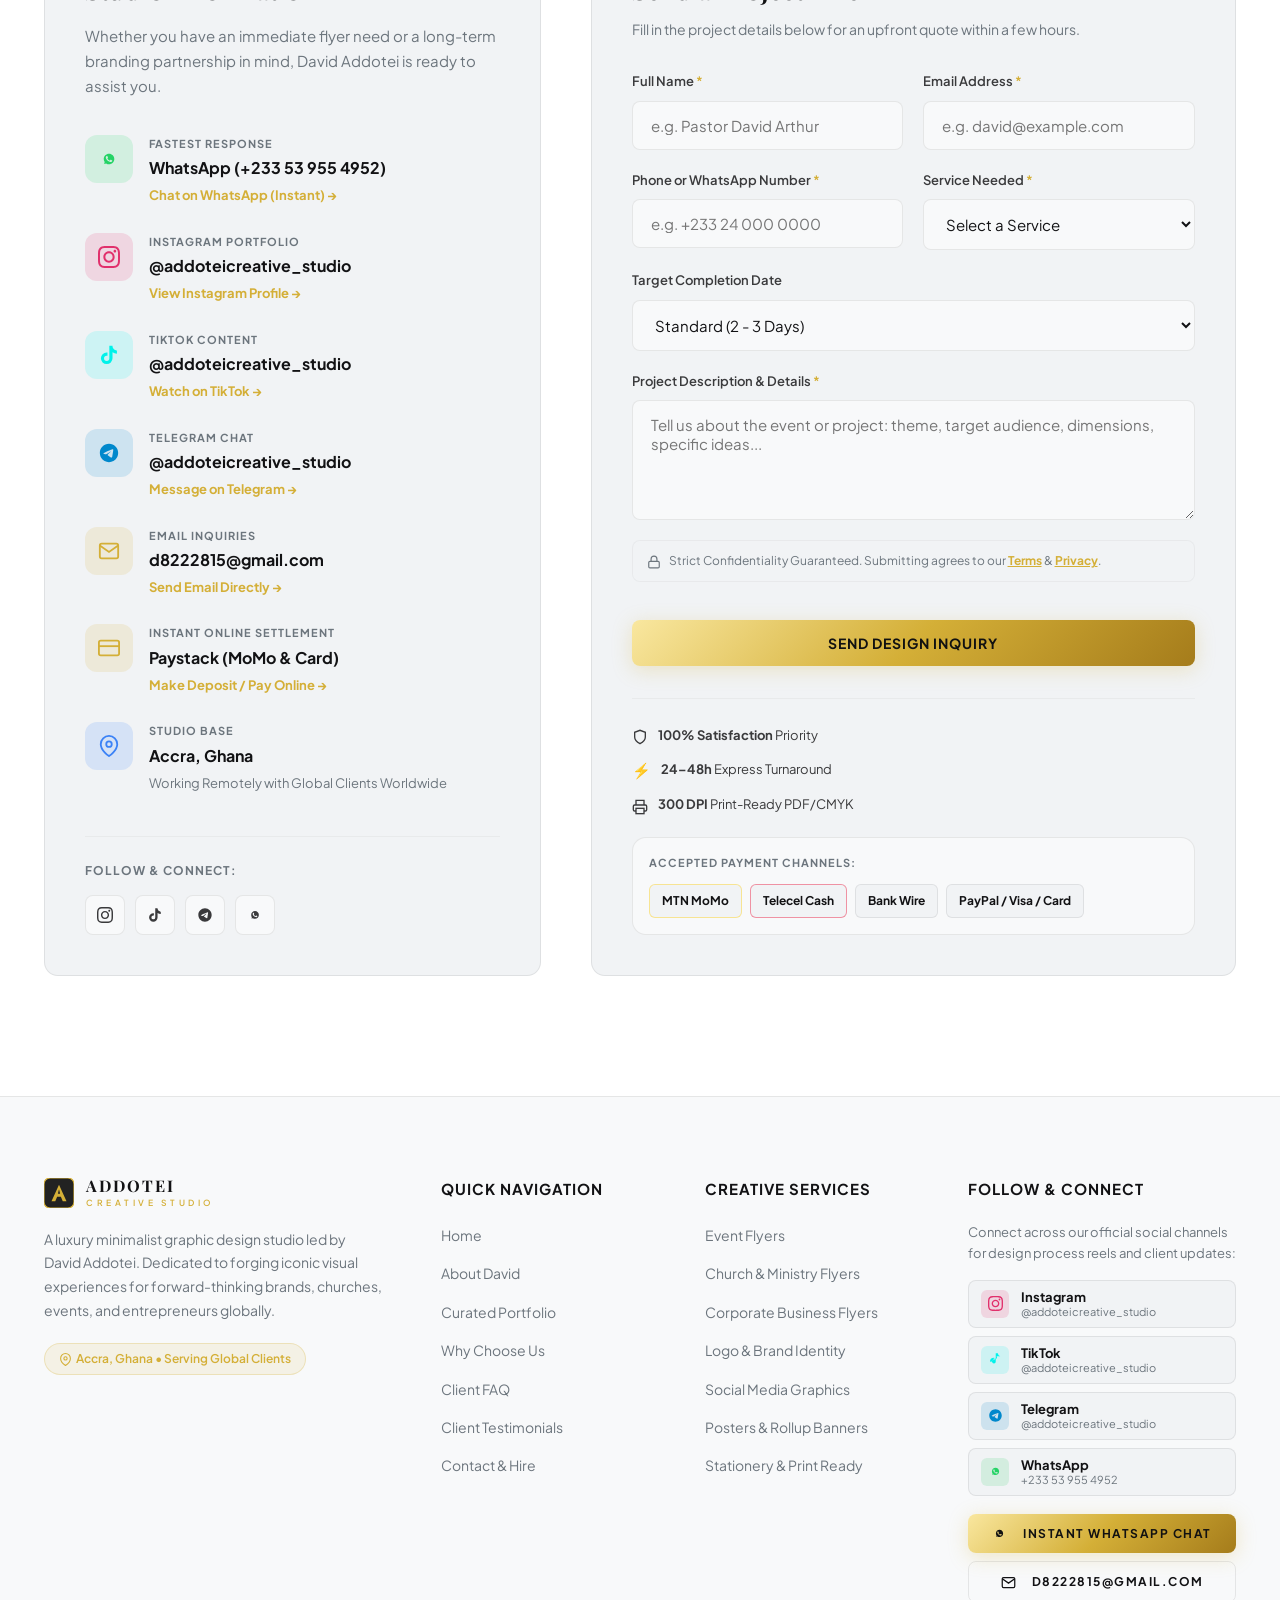
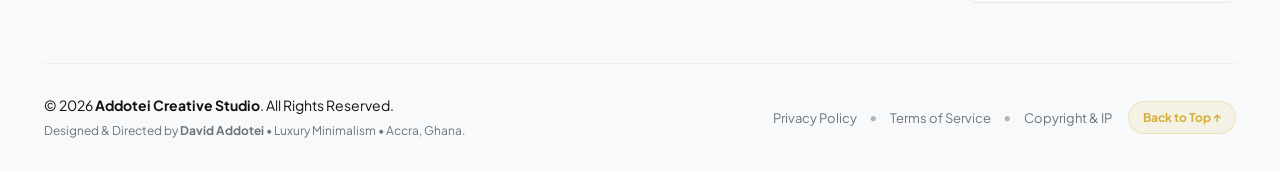
==== commit da79f52c: "Set default website theme to luxury white (v4.3)" ====
--- a/index.html
+++ b/index.html
@@ -1,8 +1,16 @@
 <!DOCTYPE html>
-<html lang="en" data-theme="dark">
+<html lang="en" data-theme="light">
 <head>
   <meta charset="UTF-8">
   <meta name="viewport" content="width=device-width, initial-scale=1.0">
+  <script>
+    (function() {
+      try {
+        var t = localStorage.getItem('acs_theme') || 'light';
+        document.documentElement.setAttribute('data-theme', t);
+      } catch(e) {}
+    })();
+  </script>
   
   <!-- Primary Meta Tags -->
   <title>Addotei Creative Studio | Premium Graphic Design, Branding &amp; Flyers by David Addotei</title>
@@ -34,7 +42,7 @@
 
   <!-- Progressive Web App (PWA) Manifest -->
   <link rel="manifest" href="manifest.json">
-  <meta name="theme-color" content="#D4AF37">
+  <meta name="theme-color" content="#FFFFFF">
   <meta name="mobile-web-app-capable" content="yes">
   <meta name="apple-mobile-web-app-capable" content="yes">
   <meta name="apple-mobile-web-app-status-bar-style" content="black-translucent">
@@ -48,7 +56,7 @@
   <link href="https://fonts.googleapis.com/css2?family=Playfair+Display:ital,wght@0,500;0,700;0,900;1,400;1,700&family=Plus+Jakarta+Sans:wght@300;400;500;600;700;800&display=swap" rel="stylesheet">
 
   <!-- Main Stylesheet -->
-  <link rel="stylesheet" href="style.css?v=4.2">
+  <link rel="stylesheet" href="style.css?v=4.3">
 
   <!-- Schema.org Structured Data -->
   <script type="application/ld+json">
@@ -2391,6 +2399,6 @@
   </button>
 
   <!-- Main JavaScript File -->
-  <script src="script.js?v=4.2"></script>
+  <script src="script.js?v=4.3"></script>
 </body>
 </html>
--- a/style.css
+++ b/style.css
@@ -15,26 +15,26 @@
   --color-gold-glow: rgba(212, 175, 55, 0.25);
   --color-gold-gradient: linear-gradient(135deg, #F9E79F 0%, #D4AF37 50%, #A57C1B 100%);
   
-  /* Dark Mode Default Theme */
-  --bg-primary: #111111;
-  --bg-secondary: #18181A;
-  --bg-surface: #202024;
-  --bg-surface-elevated: #28282E;
-  --bg-glass: rgba(17, 17, 17, 0.85);
-  --bg-glass-card: rgba(32, 32, 36, 0.65);
+  /* Light / White Mode Default Theme */
+  --bg-primary: #F8F9FA;
+  --bg-secondary: #FFFFFF;
+  --bg-surface: #F1F3F5;
+  --bg-surface-elevated: #FFFFFF;
+  --bg-glass: rgba(255, 255, 255, 0.88);
+  --bg-glass-card: rgba(255, 255, 255, 0.85);
   
-  --text-primary: #FFFFFF;
-  --text-secondary: #D1D1D6;
-  --text-muted: #8E8E93;
+  --text-primary: #121214;
+  --text-secondary: #3A3A3C;
+  --text-muted: #6C757D;
   
-  --border-color: rgba(255, 255, 255, 0.1);
-  --border-subtle: rgba(255, 255, 255, 0.05);
-  --border-gold: rgba(212, 175, 55, 0.4);
+  --border-color: rgba(0, 0, 0, 0.08);
+  --border-subtle: rgba(0, 0, 0, 0.04);
+  --border-gold: rgba(184, 134, 11, 0.5);
   
-  --shadow-sm: 0 4px 12px rgba(0, 0, 0, 0.3);
-  --shadow-md: 0 10px 30px rgba(0, 0, 0, 0.5);
-  --shadow-lg: 0 20px 50px rgba(0, 0, 0, 0.7);
-  --shadow-gold: 0 8px 30px rgba(212, 175, 55, 0.22);
+  --shadow-sm: 0 4px 12px rgba(0, 0, 0, 0.06);
+  --shadow-md: 0 10px 30px rgba(0, 0, 0, 0.08);
+  --shadow-lg: 0 20px 50px rgba(0, 0, 0, 0.12);
+  --shadow-gold: 0 8px 30px rgba(212, 175, 55, 0.2);
   
   /* Typography */
   --font-serif: 'Playfair Display', Georgia, serif;
@@ -54,7 +54,7 @@
   --transition-slow: 0.6s cubic-bezier(0.16, 1, 0.3, 1);
 }
 
-/* Light Theme Overrides */
+/* Explicit Light Theme (White) */
 [data-theme="light"] {
   --bg-primary: #F8F9FA;
   --bg-secondary: #FFFFFF;
@@ -77,6 +77,29 @@
   --shadow-gold: 0 8px 30px rgba(212, 175, 55, 0.2);
 }
 
+/* Dark Theme Overrides (Obsidian Black & Brushed Gold) */
+[data-theme="dark"] {
+  --bg-primary: #111111;
+  --bg-secondary: #18181A;
+  --bg-surface: #202024;
+  --bg-surface-elevated: #28282E;
+  --bg-glass: rgba(17, 17, 17, 0.85);
+  --bg-glass-card: rgba(32, 32, 36, 0.65);
+  
+  --text-primary: #FFFFFF;
+  --text-secondary: #D1D1D6;
+  --text-muted: #8E8E93;
+  
+  --border-color: rgba(255, 255, 255, 0.1);
+  --border-subtle: rgba(255, 255, 255, 0.05);
+  --border-gold: rgba(212, 175, 55, 0.4);
+  
+  --shadow-sm: 0 4px 12px rgba(0, 0, 0, 0.3);
+  --shadow-md: 0 10px 30px rgba(0, 0, 0, 0.5);
+  --shadow-lg: 0 20px 50px rgba(0, 0, 0, 0.7);
+  --shadow-gold: 0 8px 30px rgba(212, 175, 55, 0.22);
+}
+
 /* --------------------------------------------------------------------------
    2. Reset & Base Styles
    -------------------------------------------------------------------------- */
@@ -472,18 +495,27 @@
 }
 
 /* Theme Icon Visibility */
+/* Default & Light Theme: Show Moon icon (to switch to dark) */
+.sun-icon {
+  display: none;
+}
+.moon-icon {
+  display: block;
+}
+
+[data-theme="light"] .sun-icon {
+  display: none;
+}
+[data-theme="light"] .moon-icon {
+  display: block;
+}
+
+/* Dark Theme: Show Sun icon (to switch to light) */
 [data-theme="dark"] .sun-icon {
   display: block;
 }
 [data-theme="dark"] .moon-icon {
   display: none;
-}
-
-[data-theme="light"] .sun-icon {
-  display: none;
-}
-[data-theme="light"] .moon-icon {
-  display: block;
 }
 
 /* Mobile Hamburger Button */
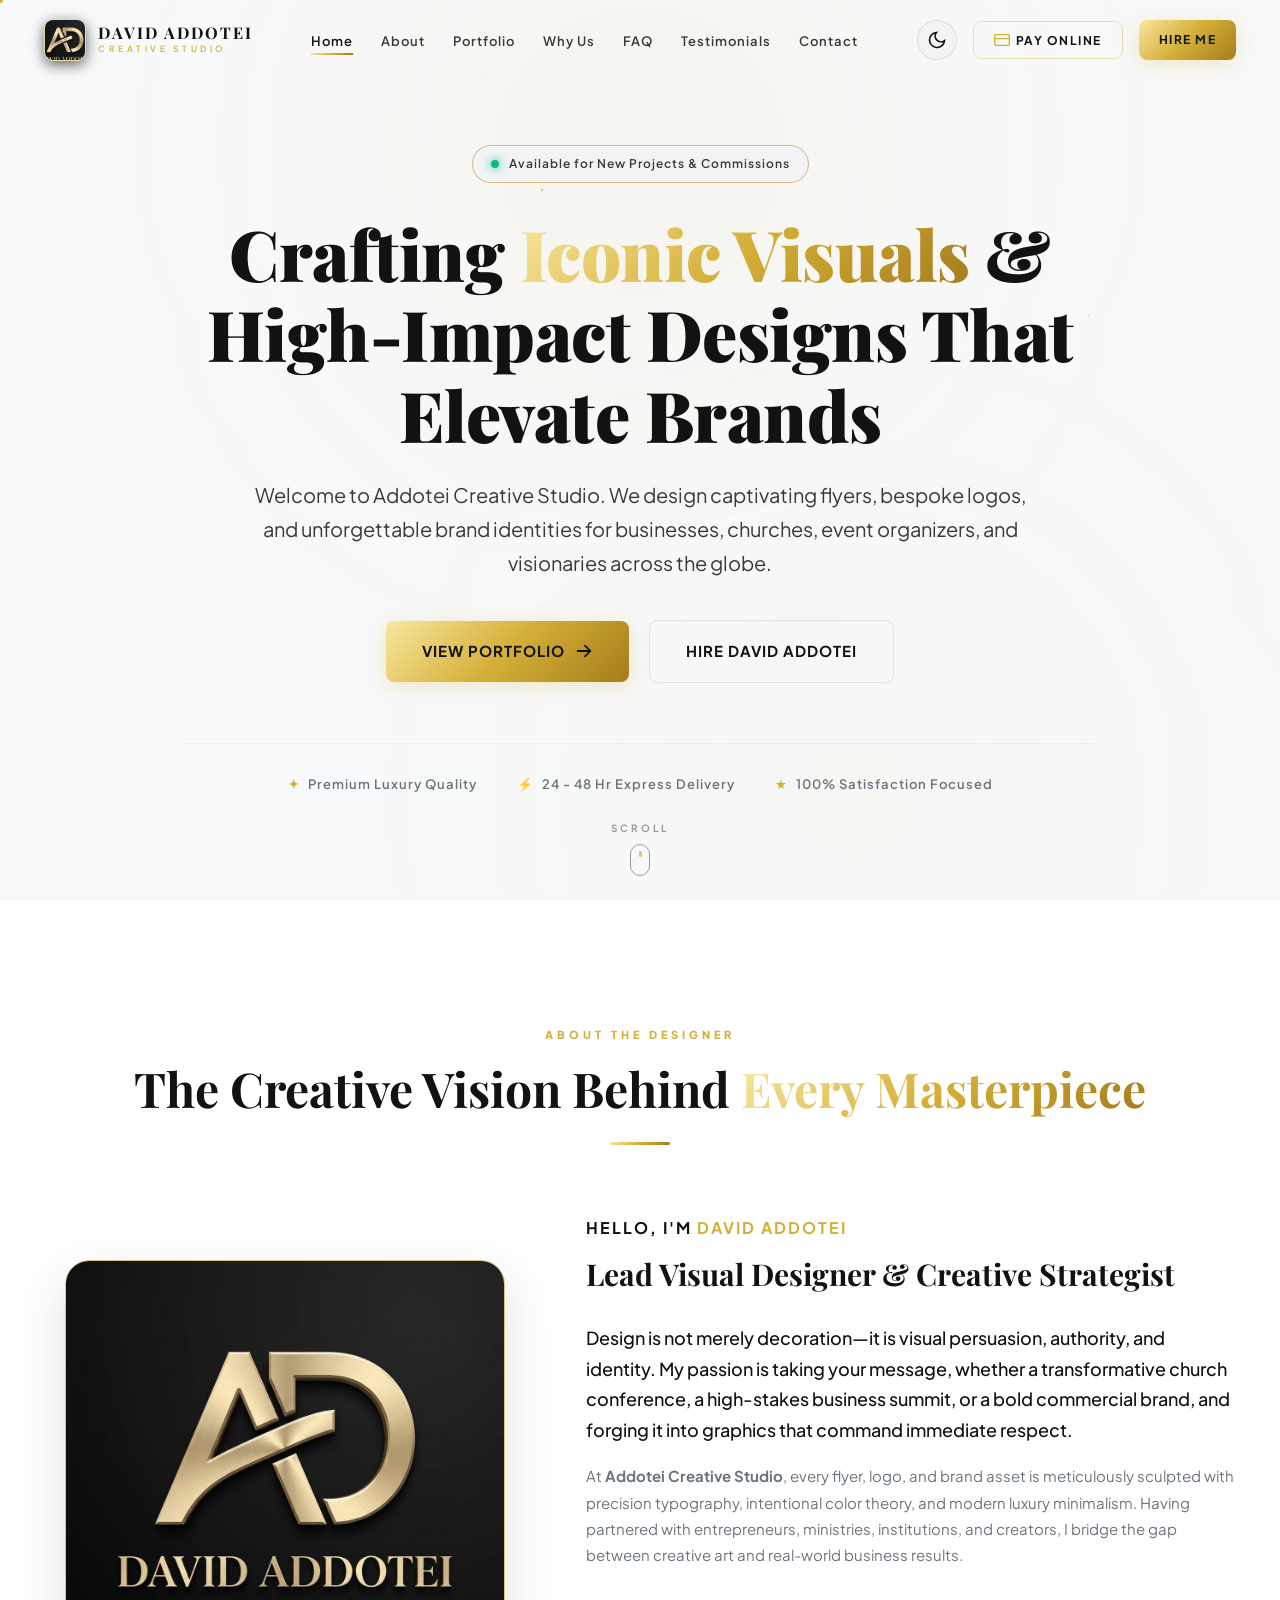
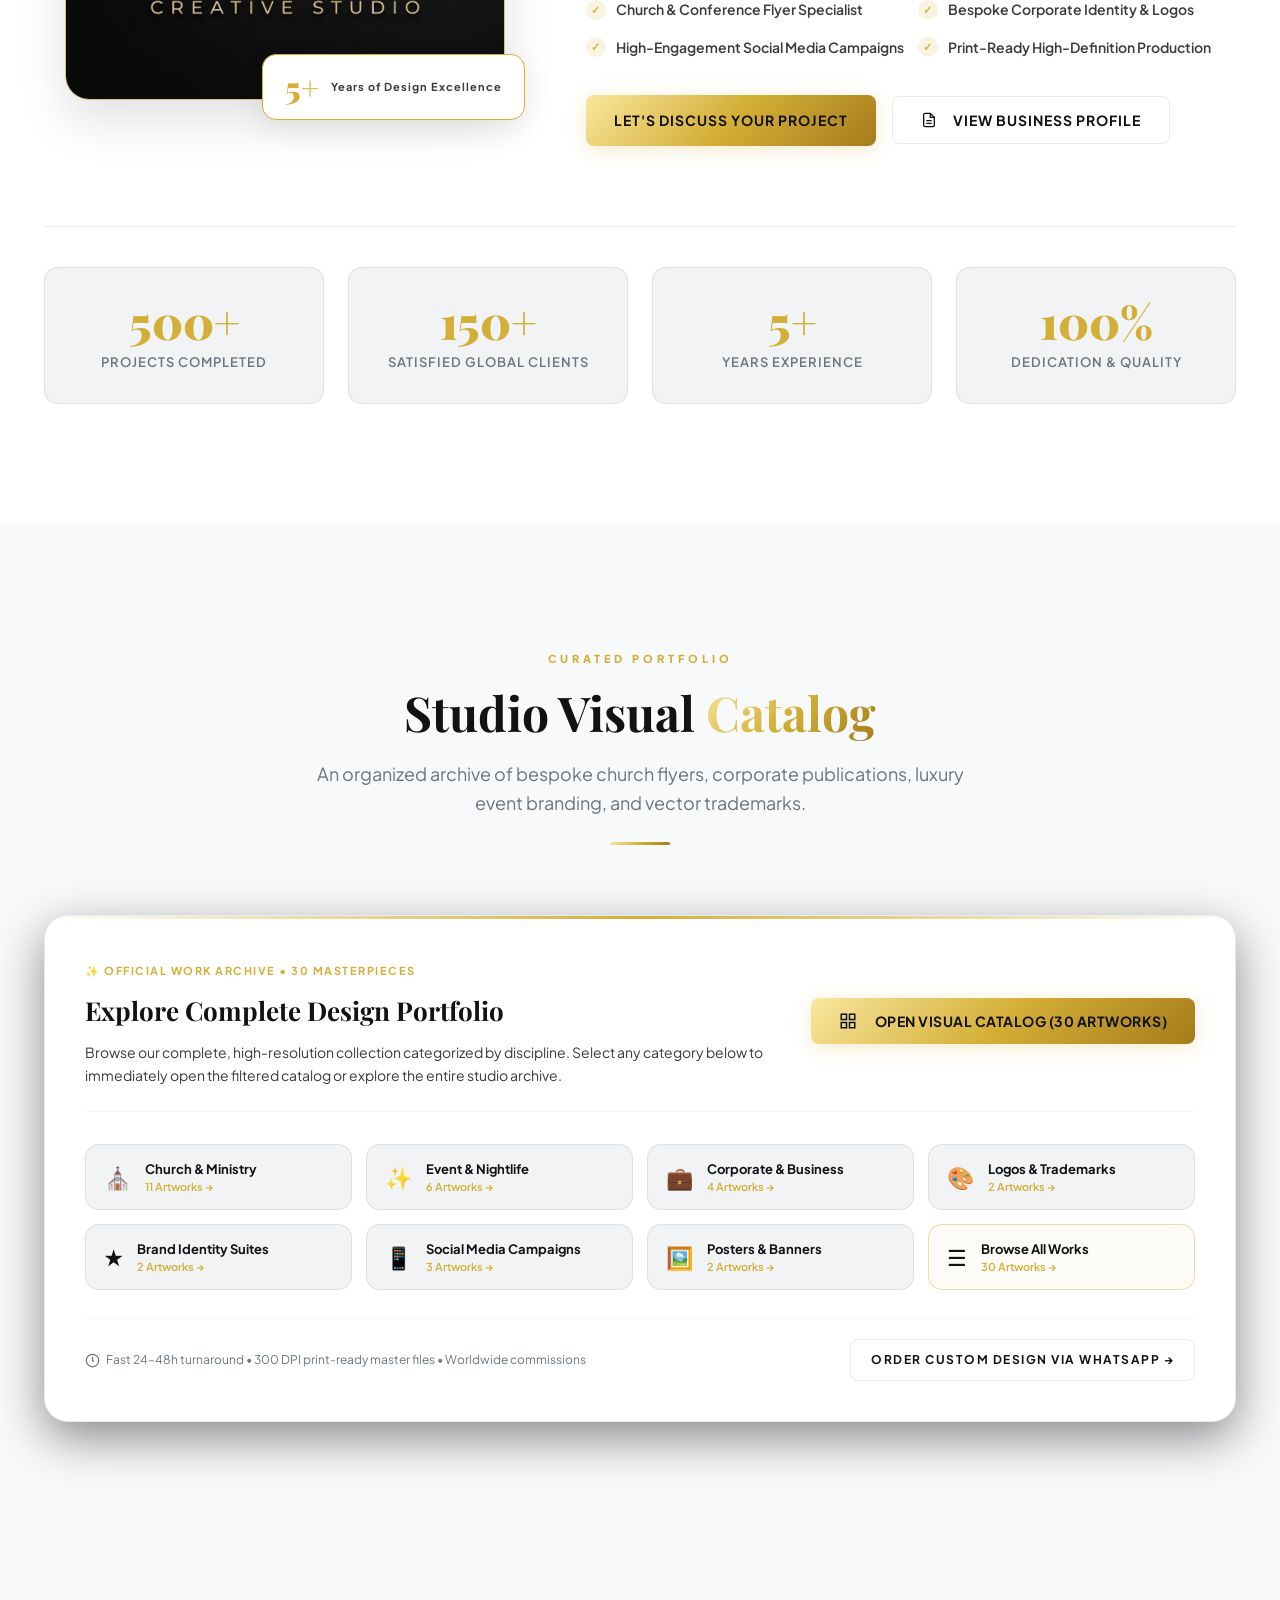
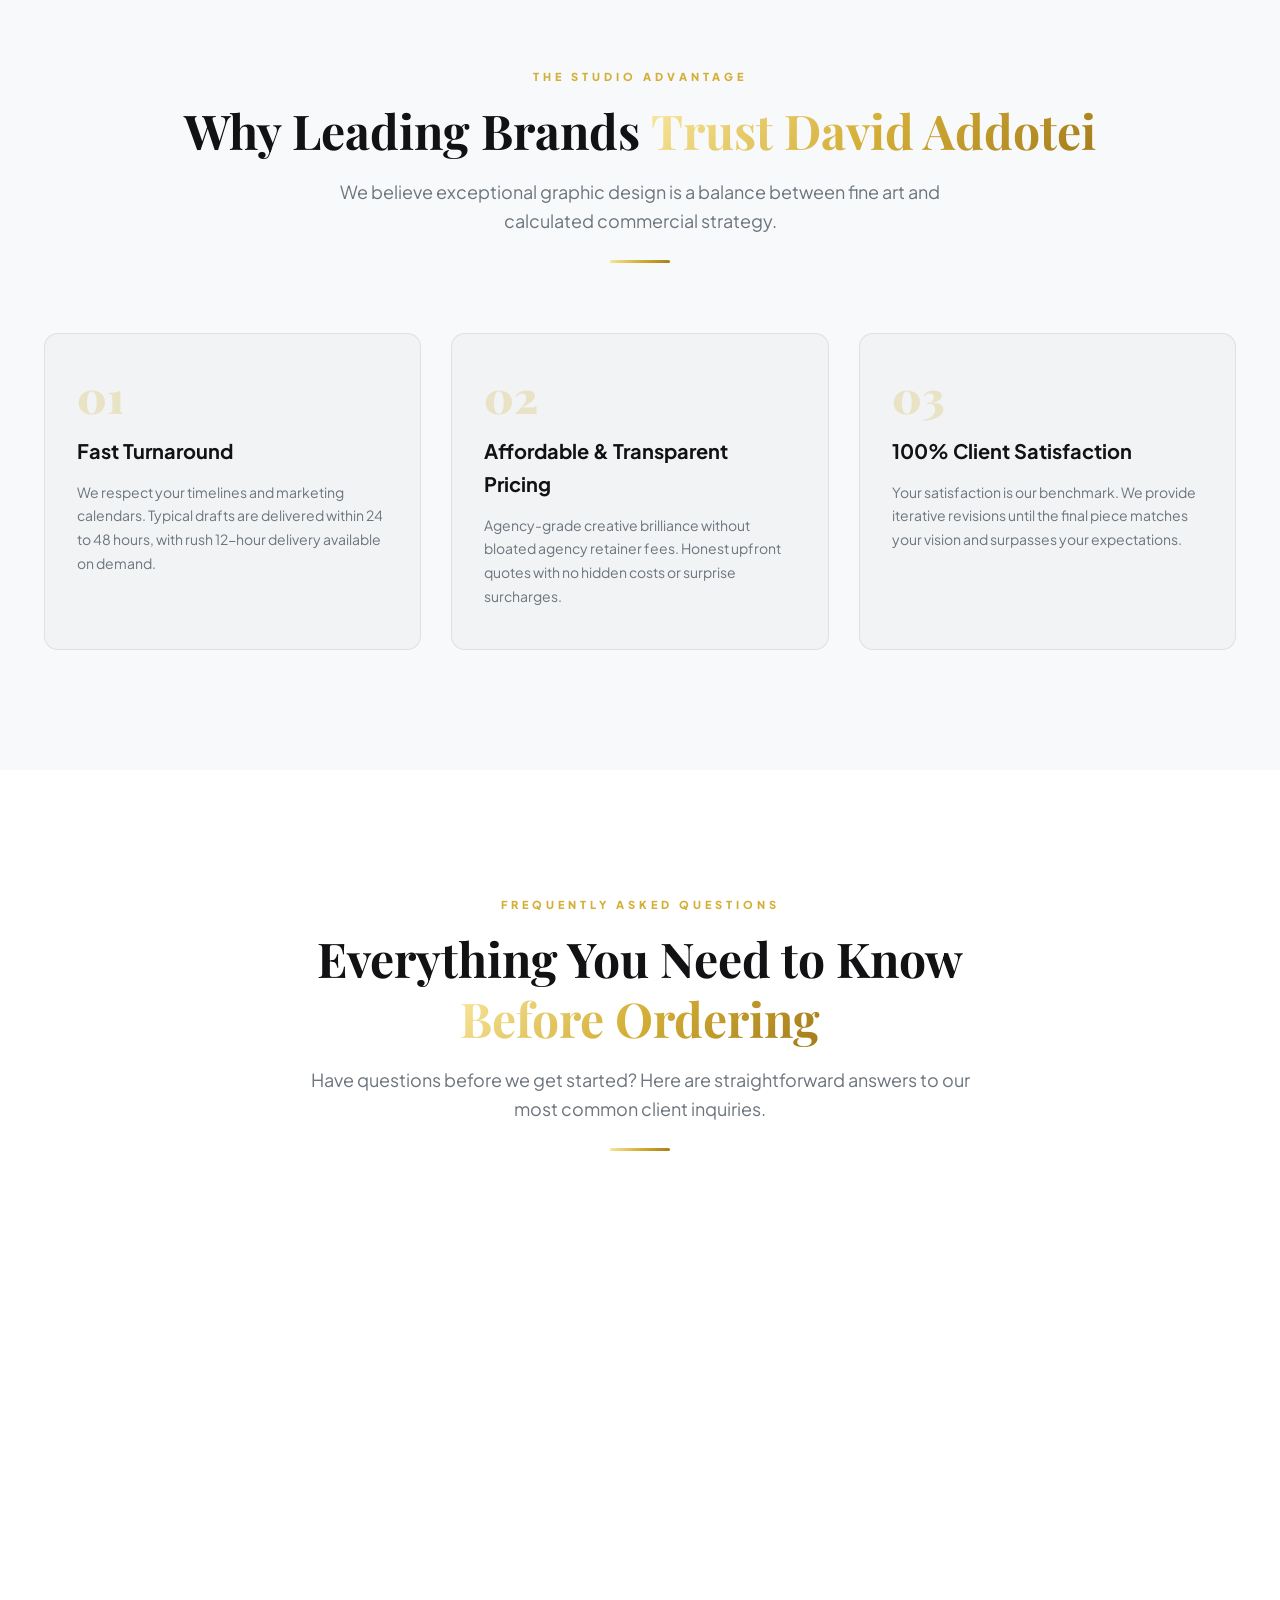
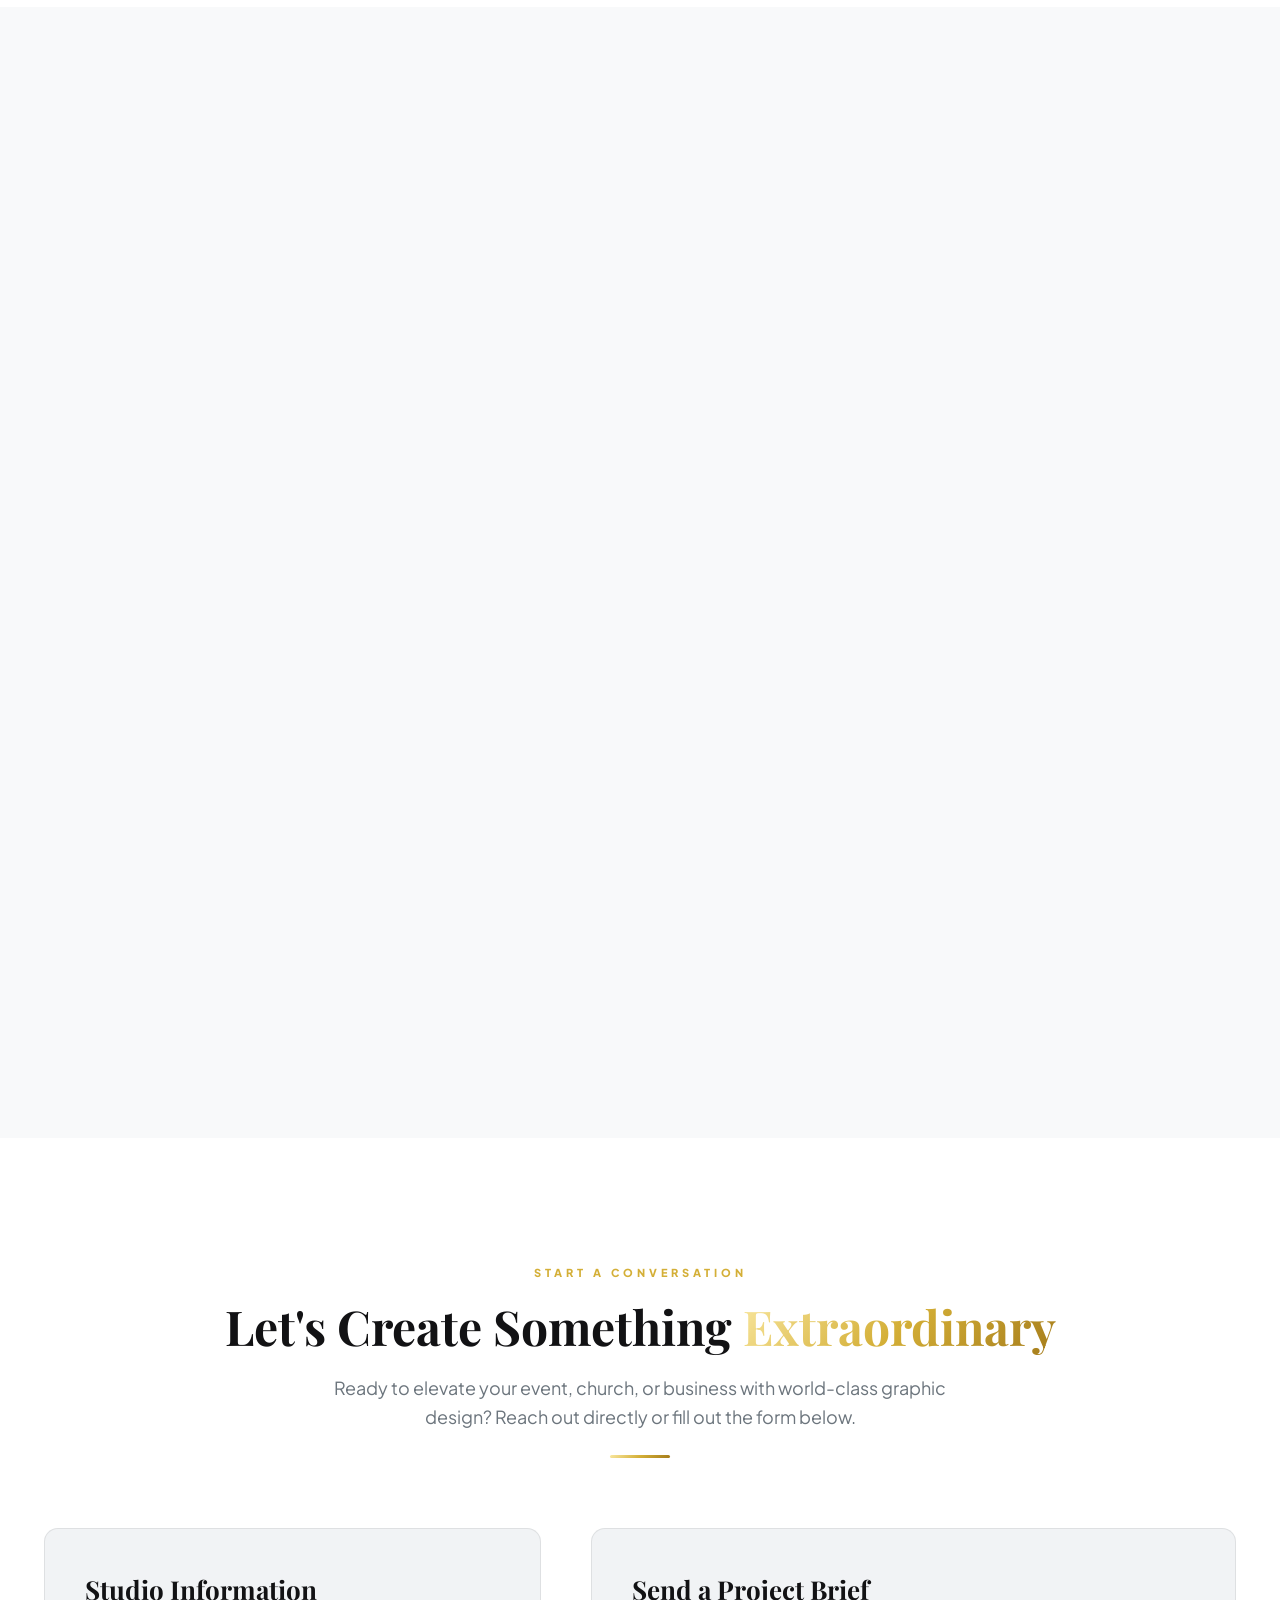
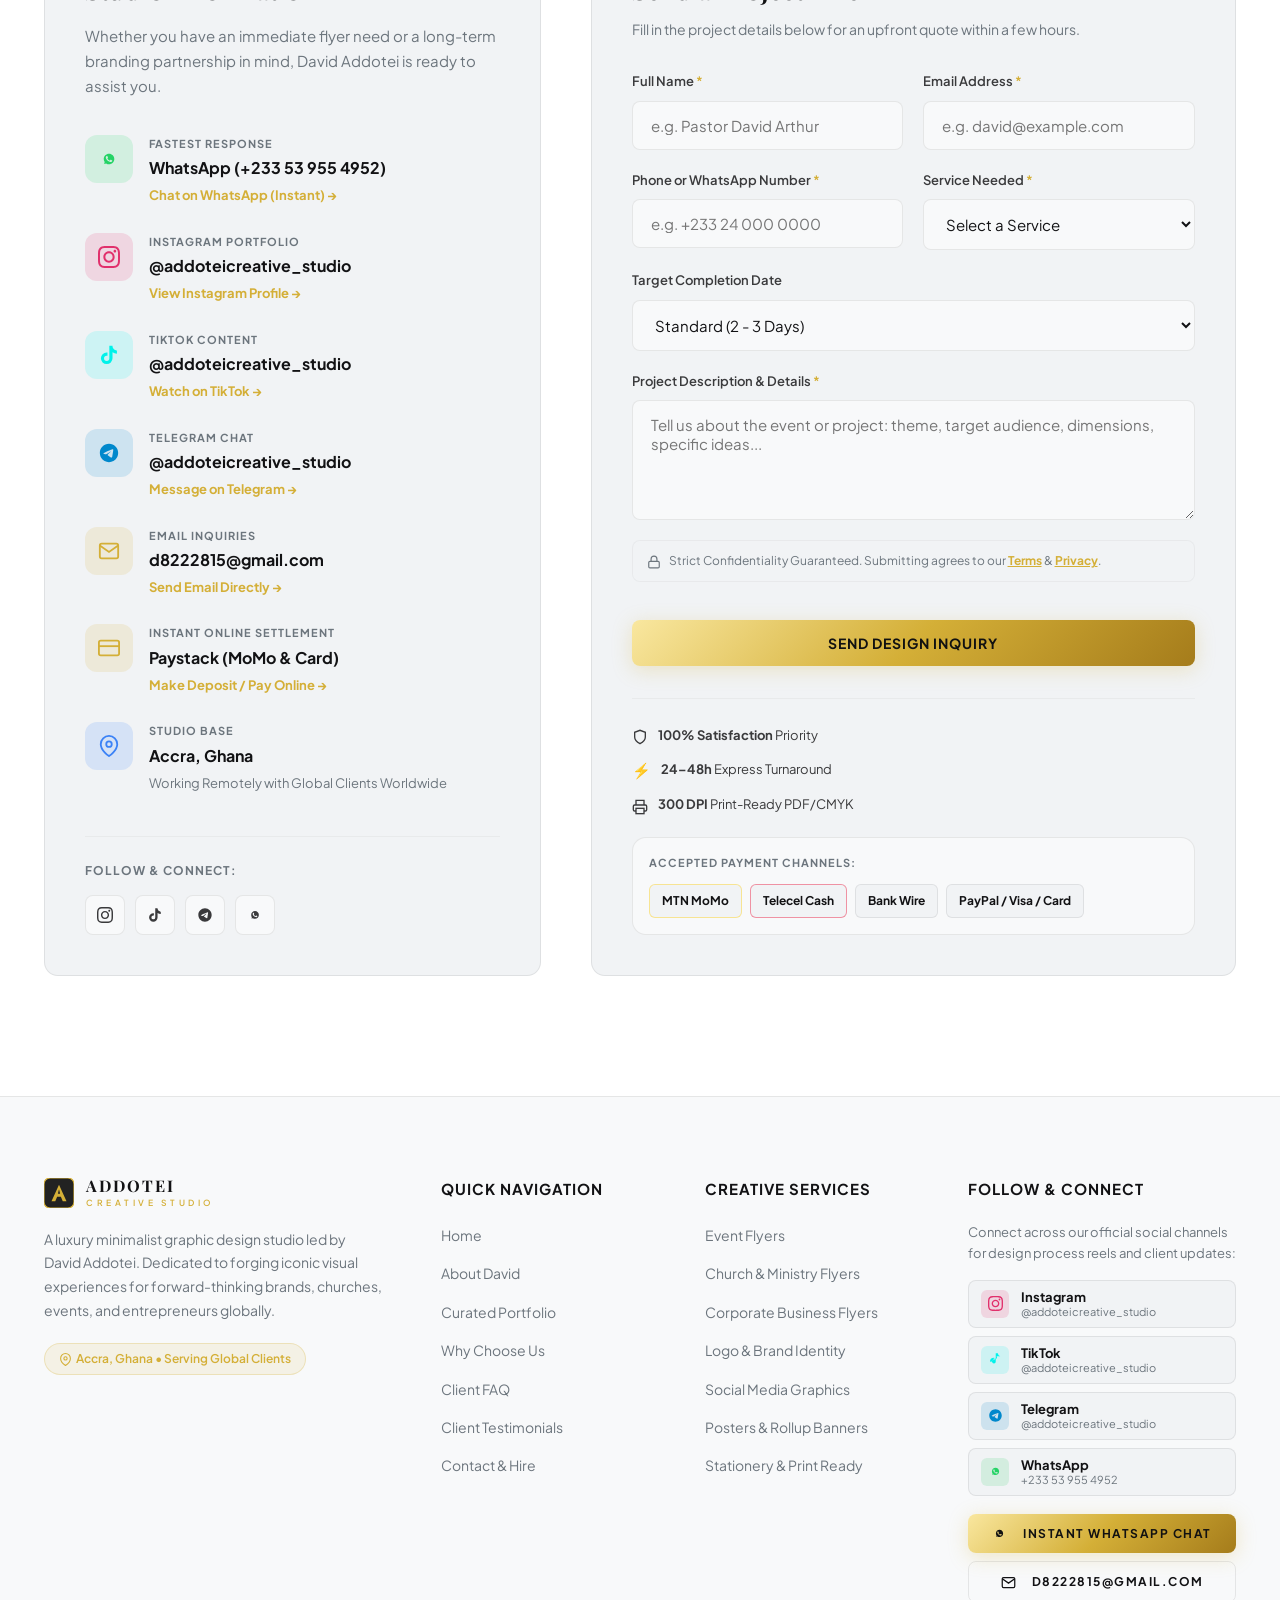
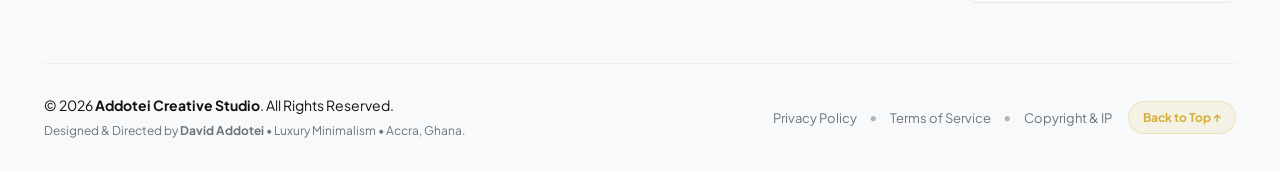
==== commit 292a06cd: "Force-purge legacy dark mode preference and activate white default theme (v4.5)" ====
--- a/index.html
+++ b/index.html
@@ -6,9 +6,32 @@
   <script>
     (function() {
       try {
-        var t = localStorage.getItem('acs_theme') || 'light';
-        document.documentElement.setAttribute('data-theme', t);
-      } catch(e) {}
+        // Force reset any old 'dark' preference to 'light' (white theme default)
+        if (localStorage.getItem('acs_theme_v5_white') !== 'done') {
+          localStorage.setItem('acs_theme', 'light');
+          localStorage.setItem('acs_theme_v5_white', 'done');
+        }
+        var currentTheme = localStorage.getItem('acs_theme') || 'light';
+        document.documentElement.setAttribute('data-theme', currentTheme);
+      } catch(e) {
+        document.documentElement.setAttribute('data-theme', 'light');
+      }
+
+      // Automatically unregister stale Service Workers and purge old caches
+      if ('serviceWorker' in navigator) {
+        navigator.serviceWorker.getRegistrations().then(function(regs) {
+          for (var reg of regs) { reg.unregister(); }
+        });
+      }
+      if ('caches' in window) {
+        caches.keys().then(function(names) {
+          for (var name of names) {
+            if (name !== 'addotei-studio-v4-5') {
+              caches.delete(name);
+            }
+          }
+        });
+      }
     })();
   </script>
   
@@ -56,7 +79,7 @@
   <link href="https://fonts.googleapis.com/css2?family=Playfair+Display:ital,wght@0,500;0,700;0,900;1,400;1,700&family=Plus+Jakarta+Sans:wght@300;400;500;600;700;800&display=swap" rel="stylesheet">
 
   <!-- Main Stylesheet -->
-  <link rel="stylesheet" href="style.css?v=4.3">
+  <link rel="stylesheet" href="style.css?v=4.5">
 
   <!-- Schema.org Structured Data -->
   <script type="application/ld+json">
@@ -2399,6 +2422,6 @@
   </button>
 
   <!-- Main JavaScript File -->
-  <script src="script.js?v=4.3"></script>
+  <script src="script.js?v=4.5"></script>
 </body>
 </html>
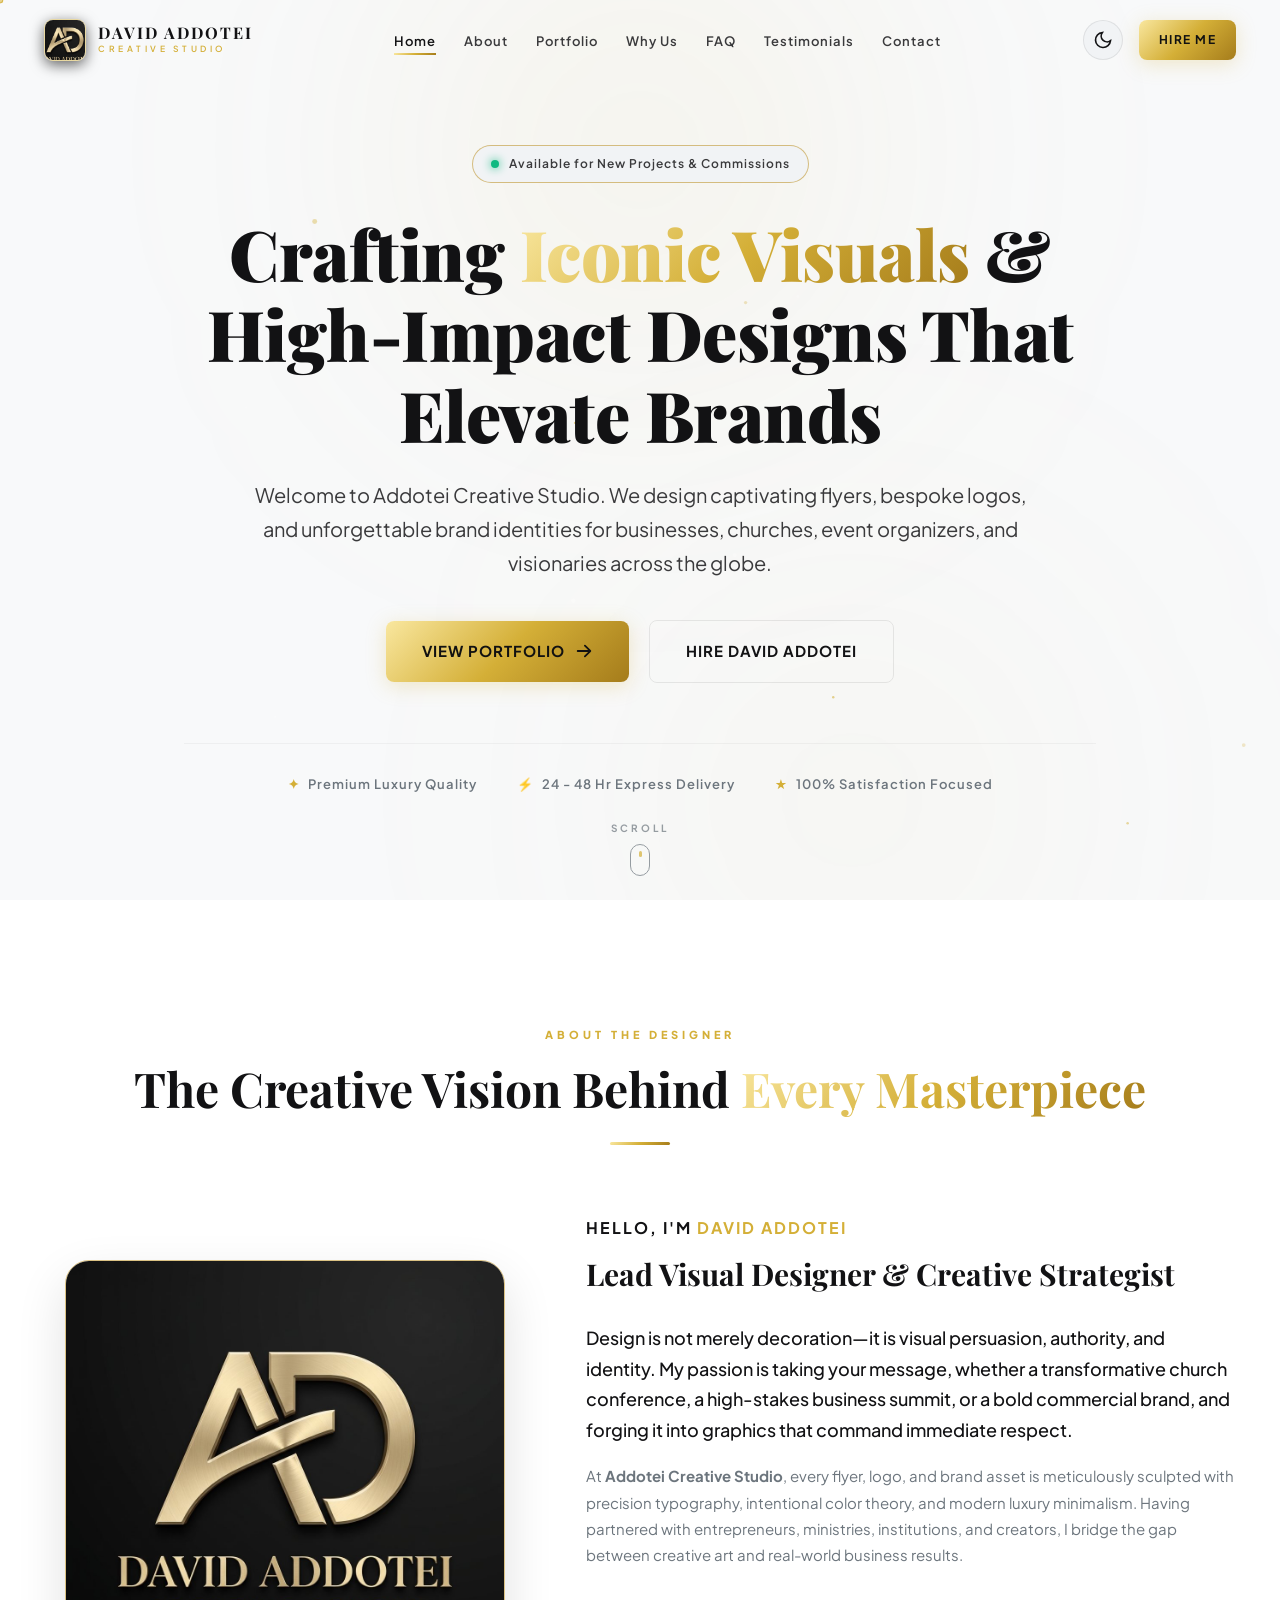
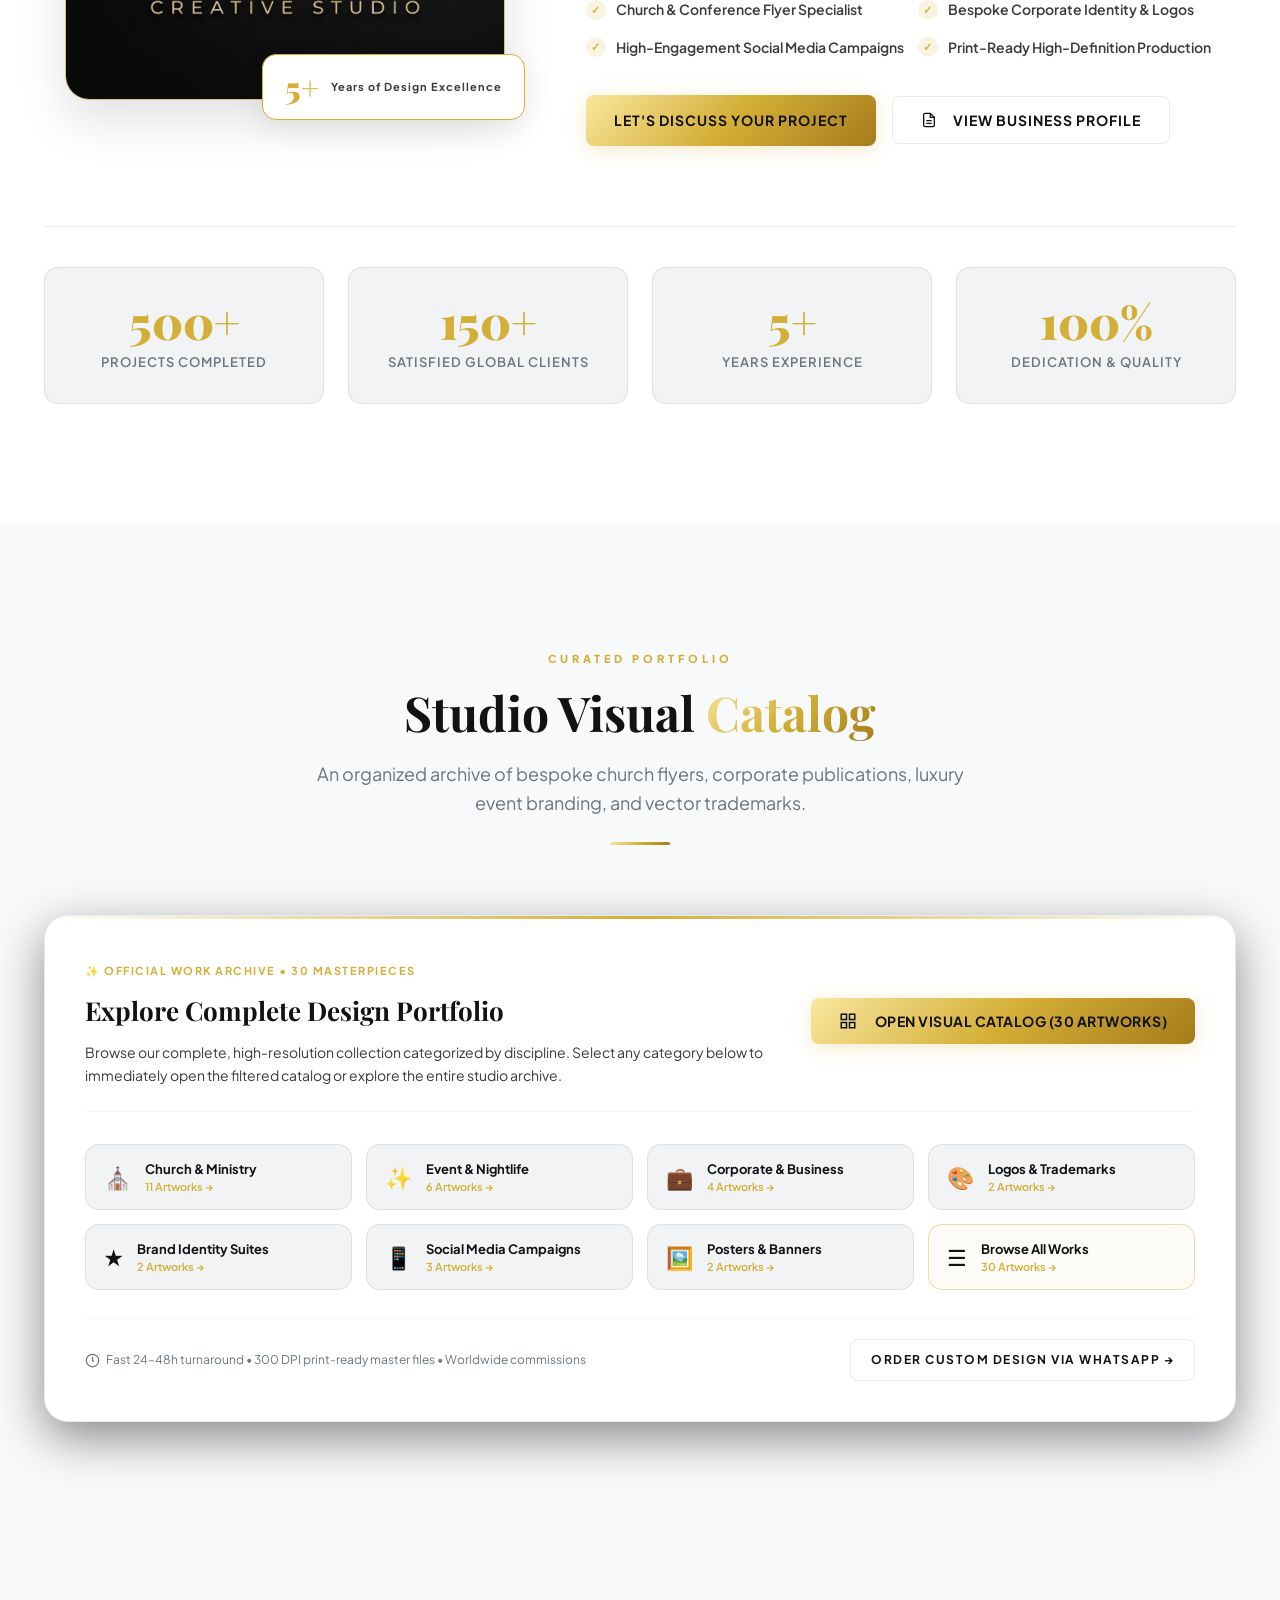
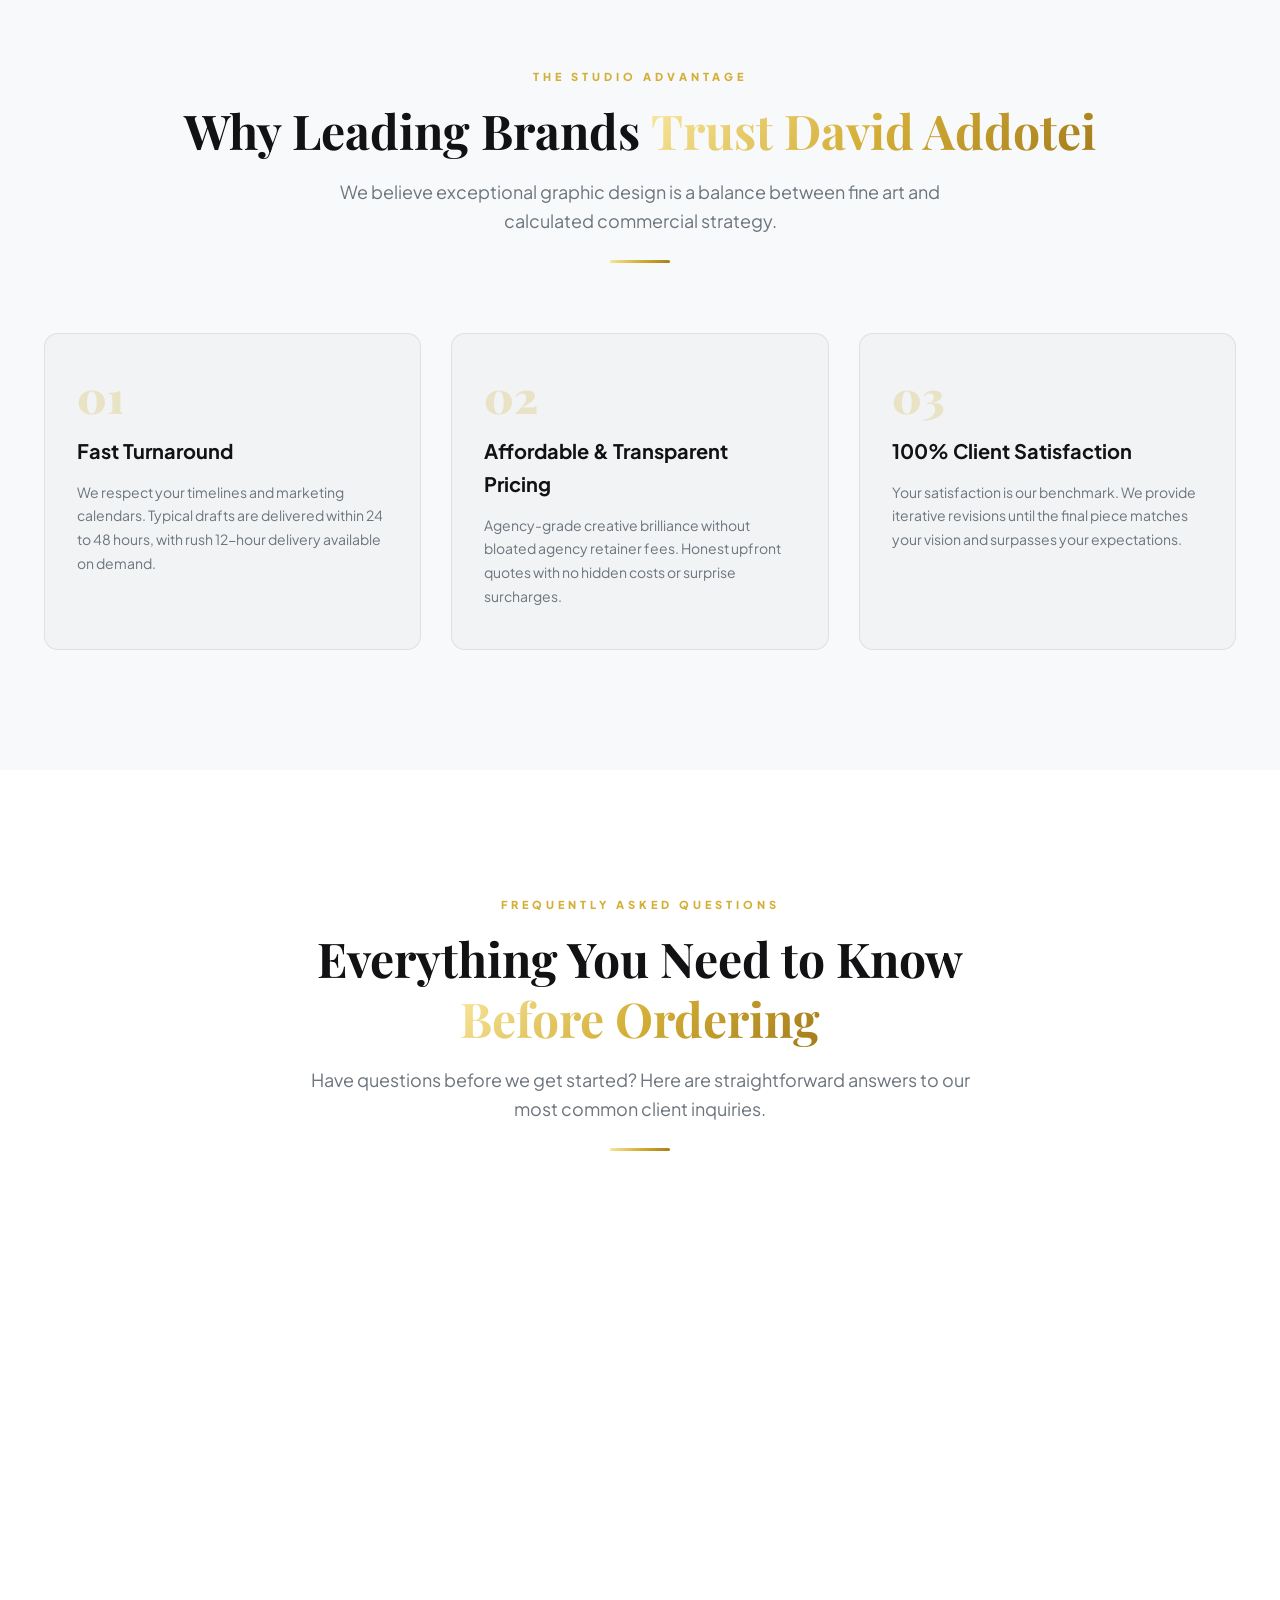
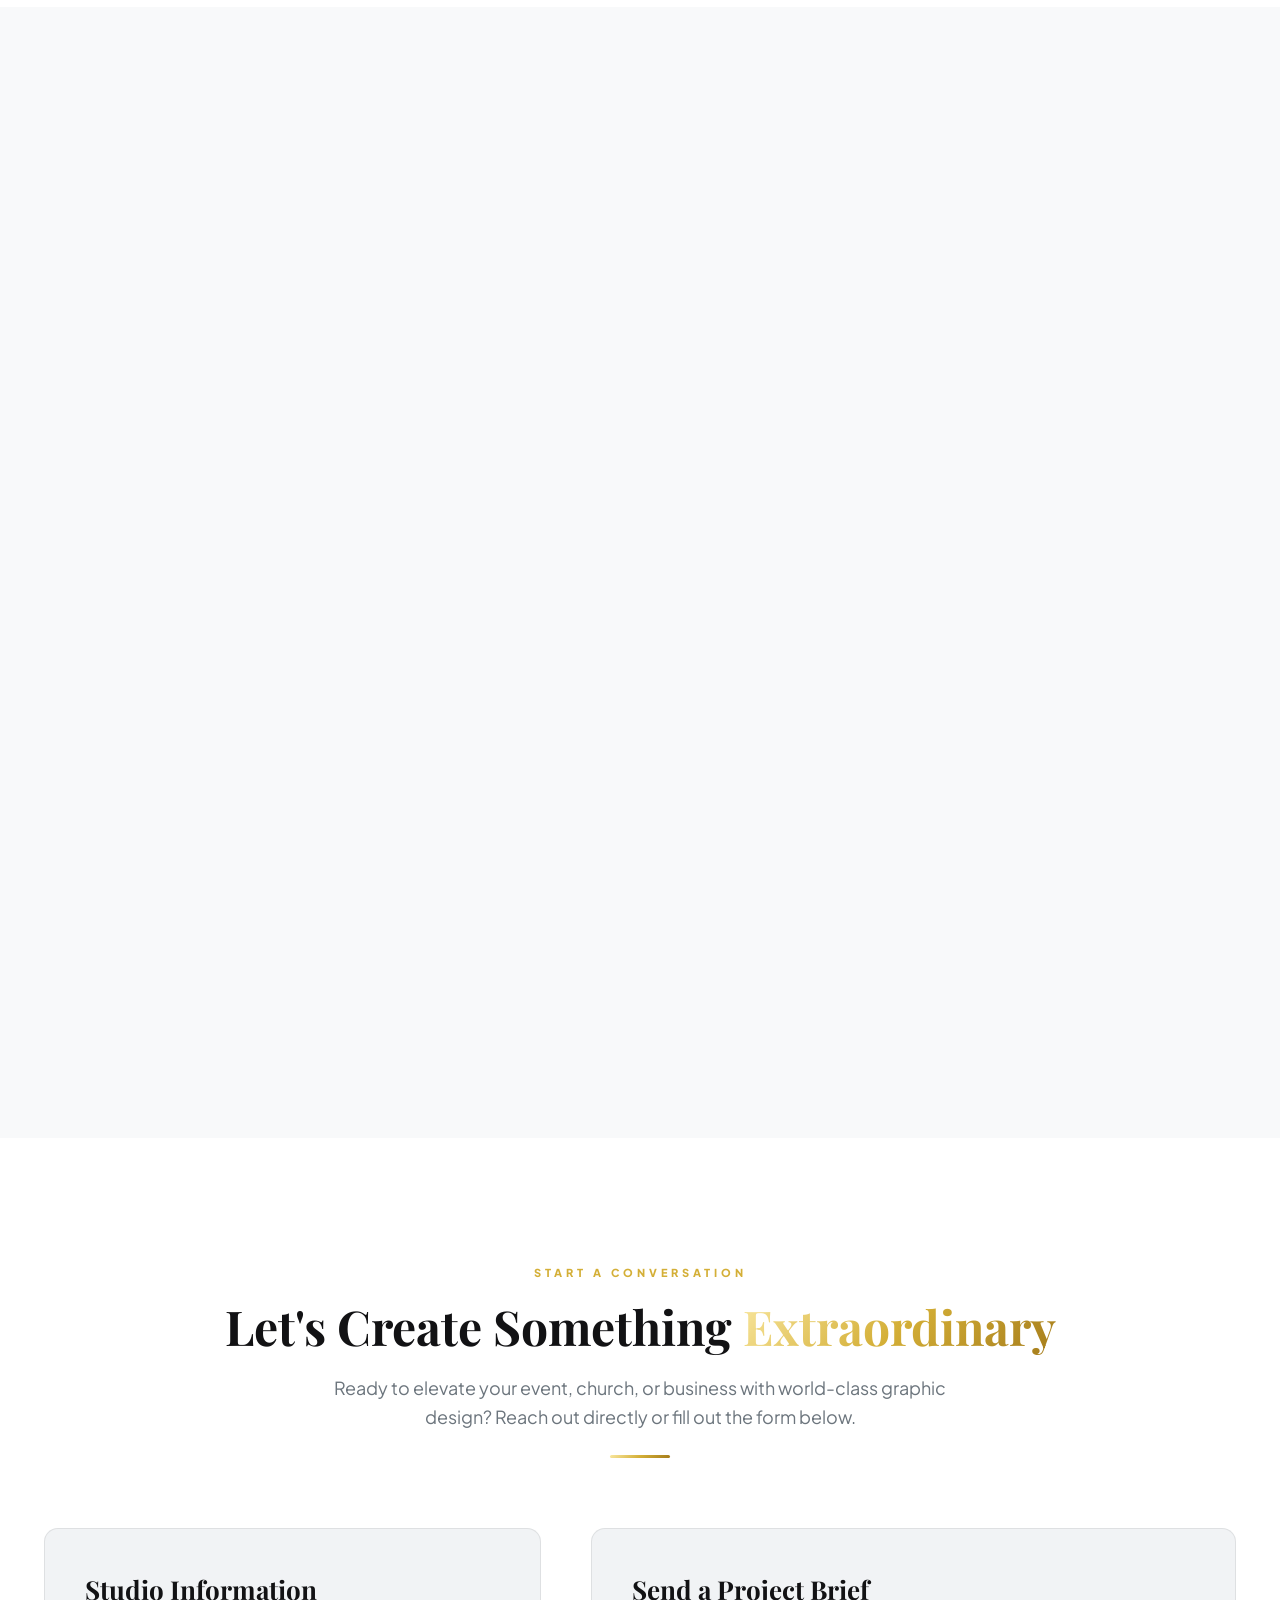
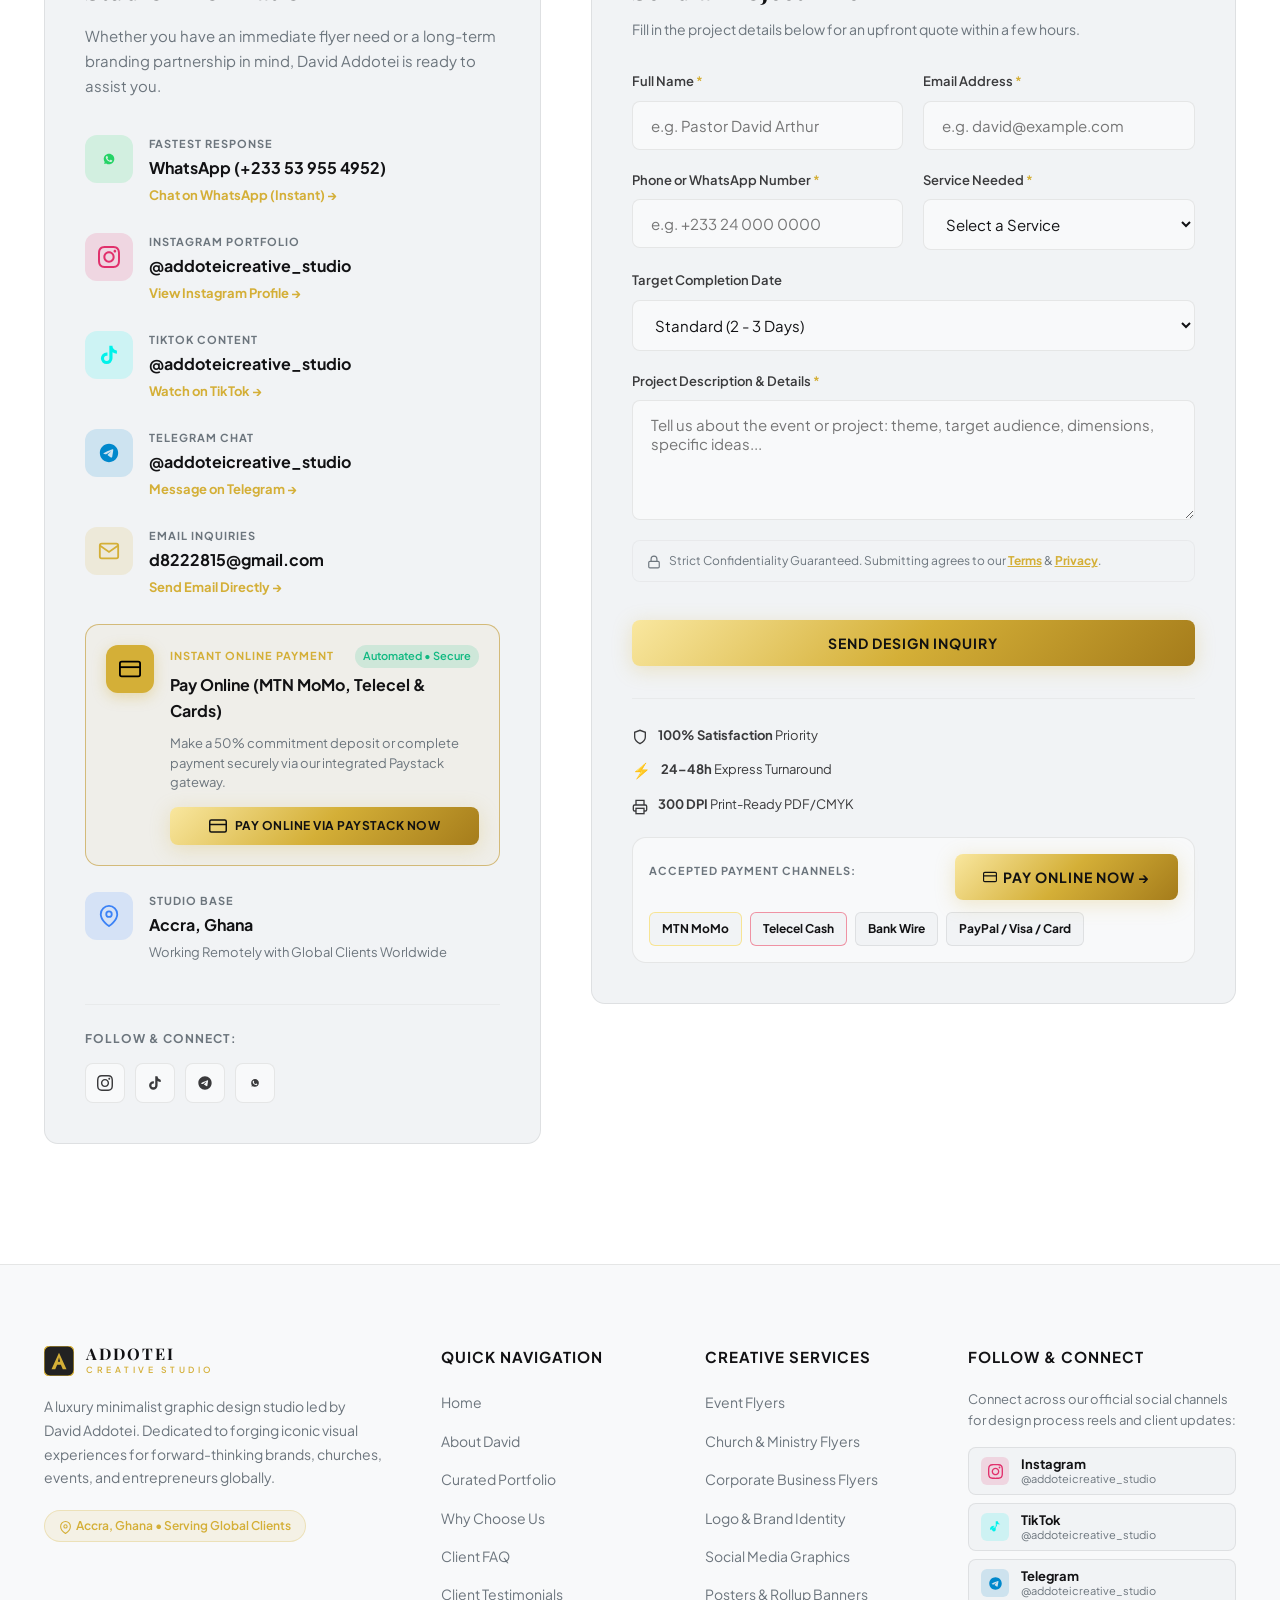
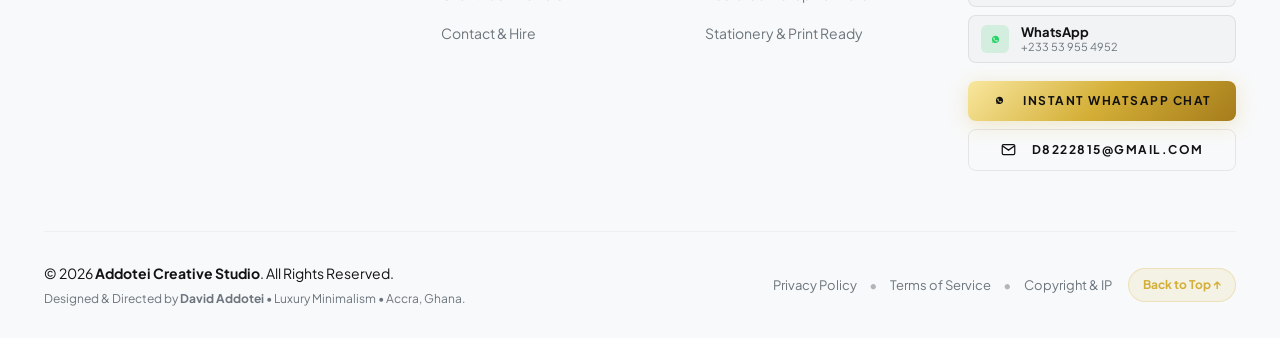
==== commit 693d7832: "Relocate Pay Online button from header to payment details area (v4.6)" ====
--- a/index.html
+++ b/index.html
@@ -79,7 +79,7 @@
   <link href="https://fonts.googleapis.com/css2?family=Playfair+Display:ital,wght@0,500;0,700;0,900;1,400;1,700&family=Plus+Jakarta+Sans:wght@300;400;500;600;700;800&display=swap" rel="stylesheet">
 
   <!-- Main Stylesheet -->
-  <link rel="stylesheet" href="style.css?v=4.5">
+  <link rel="stylesheet" href="style.css?v=4.6">
 
   <!-- Schema.org Structured Data -->
   <script type="application/ld+json">
@@ -202,11 +202,6 @@
             </svg>
           </span>
         </button>
-
-                <button type="button" id="header-pay-btn" class="btn btn-outline btn-sm hide-mobile pay-online-trigger" data-modal-open="paystack-modal" style="border-color: rgba(212, 175, 55, 0.4); display: inline-flex; align-items: center; gap: 6px;" title="Pay Online via Mobile Money or Card">
-          <svg viewBox="0 0 24 24" width="16" height="16" fill="none" stroke="currentColor" stroke-width="2" style="color: var(--color-gold, #D4AF37); flex-shrink: 0;"><rect x="1" y="4" width="22" height="16" rx="2" ry="2"></rect><line x1="1" y1="10" x2="23" y2="10"></line></svg>
-          <span>Pay Online</span>
-        </button>
         <a href="#contact" class="btn btn-gold btn-sm hide-mobile">Hire Me</a>
 
         <!-- Mobile Hamburger Toggle -->
@@ -228,12 +223,6 @@
         <li><a href="#faq" class="mobile-nav-link">FAQ</a></li>
         <li><a href="#testimonials" class="mobile-nav-link">Testimonials</a></li>
         <li><a href="#contact" class="mobile-nav-link">Contact</a></li>
-        <li>
-          <button type="button" id="mobile-pay-btn" class="btn btn-gold btn-block btn-sm pay-online-trigger" data-modal-open="paystack-modal" style="margin-top: 14px; display: inline-flex; align-items: center; justify-content: center; gap: 8px;">
-            <svg viewBox="0 0 24 24" width="16" height="16" fill="none" stroke="currentColor" stroke-width="2" style="flex-shrink: 0;"><rect x="1" y="4" width="22" height="16" rx="2" ry="2"></rect><line x1="1" y1="10" x2="23" y2="10"></line></svg>
-            <span>Pay Online (MoMo &amp; Card)</span>
-          </button>
-        </li>
       </ul>
       <div class="mobile-menu-cta">
         <a href="#contact" class="btn btn-gold btn-block mobile-nav-link">Hire Me Now</a>
@@ -632,6 +621,12 @@
             </button>
             <div class="faq-answer">
               <p>We typically require a <strong>50% commitment deposit</strong> to commence design work, with the remaining 50% balance due upon your final design approval right before source and high-resolution print files are delivered. We accept Mobile Money, Bank Transfers, PayPal, and major credit cards.</p>
+              <div style="margin-top: 14px;">
+                <button type="button" class="btn btn-gold btn-sm pay-online-trigger" data-modal-open="paystack-modal" style="display: inline-flex; align-items: center; gap: 8px; font-weight: 700;">
+                  <svg viewBox="0 0 24 24" width="16" height="16" fill="none" stroke="currentColor" stroke-width="2"><rect x="1" y="4" width="22" height="16" rx="2" ry="2"></rect><line x1="1" y1="10" x2="23" y2="10"></line></svg>
+                  <span>Pay Online / Make Deposit &rarr;</span>
+                </button>
+              </div>
             </div>
           </div>
 
@@ -820,20 +815,25 @@
                   </div>
                 </div>
 
-                <!-- Paystack Instant Online Payment -->
-                <div class="contact-item">
-                  <div class="contact-item-icon paystack-bg" style="background: rgba(212, 175, 55, 0.15); color: #D4AF37;">
+                <!-- Official Pay Online & Instant Settlement -->
+                <div class="contact-item contact-item-payment" style="background: rgba(212, 175, 55, 0.06); border: 1.5px solid var(--border-gold); border-radius: 14px; padding: 20px;">
+                  <div class="contact-item-icon paystack-bg" style="background: var(--color-gold); color: #000000; box-shadow: 0 4px 14px rgba(212, 175, 55, 0.35);">
                     <svg viewBox="0 0 24 24" width="22" height="22" fill="none" stroke="currentColor" stroke-width="2">
                       <rect x="1" y="4" width="22" height="16" rx="2" ry="2"></rect>
                       <line x1="1" y1="10" x2="23" y2="10"></line>
                     </svg>
                   </div>
-                  <div class="contact-item-content">
-                    <span class="contact-label">Instant Online Settlement</span>
-                    <strong class="contact-val">Paystack (MoMo &amp; Card)</strong>
-                    <a href="javascript:void(0)" class="contact-action-link pay-online-trigger" data-modal-open="paystack-modal">
-                      Make Deposit / Pay Online &rarr;
-                    </a>
+                  <div class="contact-item-content" style="width: 100%;">
+                    <div style="display: flex; align-items: center; justify-content: space-between; gap: 8px; flex-wrap: wrap;">
+                      <span class="contact-label" style="color: var(--color-gold); font-weight: 700; letter-spacing: 1px;">INSTANT ONLINE PAYMENT</span>
+                      <span style="font-size: 11px; padding: 2px 8px; background: rgba(16, 185, 129, 0.15); color: #10B981; border-radius: 20px; font-weight: 600;">Automated &bull; Secure</span>
+                    </div>
+                    <strong class="contact-val" style="margin-top: 4px; display: block; font-size: 16px;">Pay Online (MTN MoMo, Telecel &amp; Cards)</strong>
+                    <p style="font-size: 13px; color: var(--text-muted); margin: 6px 0 14px; line-height: 1.5;">Make a 50% commitment deposit or complete payment securely via our integrated Paystack gateway.</p>
+                    <button type="button" class="btn btn-gold btn-sm pay-online-trigger" data-modal-open="paystack-modal" style="width: 100%; display: inline-flex; align-items: center; justify-content: center; gap: 8px; font-weight: 700; letter-spacing: 0.5px;">
+                      <svg viewBox="0 0 24 24" width="18" height="18" fill="none" stroke="currentColor" stroke-width="2"><rect x="1" y="4" width="22" height="16" rx="2" ry="2"></rect><line x1="1" y1="10" x2="23" y2="10"></line></svg>
+                      <span>Pay Online via Paystack Now</span>
+                    </button>
                   </div>
                 </div>
 
@@ -993,8 +993,14 @@
                   </div>
                 </div>
 
-                <div class="payment-methods-strip">
-                  <span class="payment-strip-title">Accepted Payment Channels:</span>
+                <div class="payment-methods-strip" style="display: flex; flex-direction: column; gap: 12px;">
+                  <div style="display: flex; align-items: center; justify-content: space-between; flex-wrap: wrap; gap: 10px;">
+                    <span class="payment-strip-title">Accepted Payment Channels:</span>
+                    <button type="button" class="btn btn-gold btn-xs pay-online-trigger" data-modal-open="paystack-modal" style="display: inline-flex; align-items: center; gap: 6px; font-weight: 700;">
+                      <svg viewBox="0 0 24 24" width="14" height="14" fill="none" stroke="currentColor" stroke-width="2"><rect x="1" y="4" width="22" height="16" rx="2" ry="2"></rect><line x1="1" y1="10" x2="23" y2="10"></line></svg>
+                      <span>Pay Online Now &rarr;</span>
+                    </button>
+                  </div>
                   <div class="payment-pill-group">
                     <span class="pay-pill momo" title="MTN Mobile Money">MTN MoMo</span>
                     <span class="pay-pill telecel" title="Telecel Cash">Telecel Cash</span>
@@ -2422,6 +2428,6 @@
   </button>
 
   <!-- Main JavaScript File -->
-  <script src="script.js?v=4.5"></script>
+  <script src="script.js?v=4.6"></script>
 </body>
 </html>
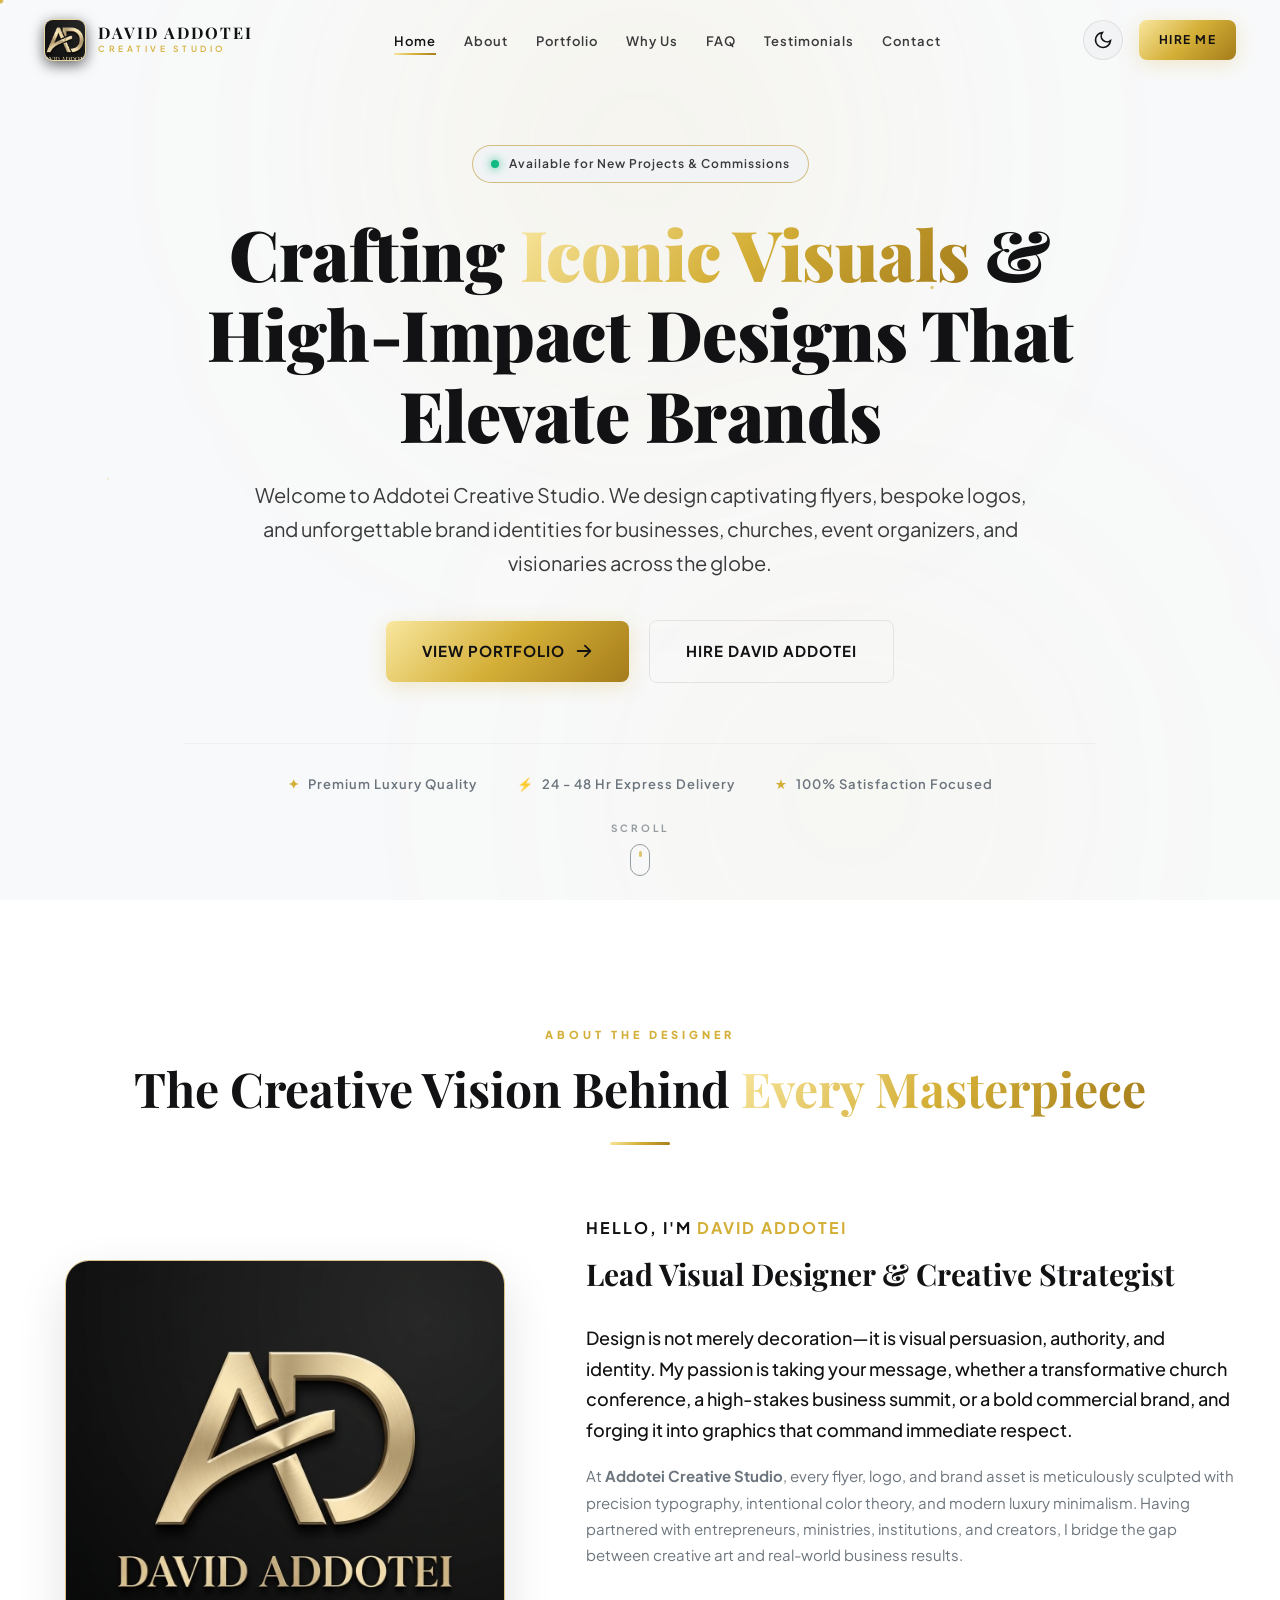
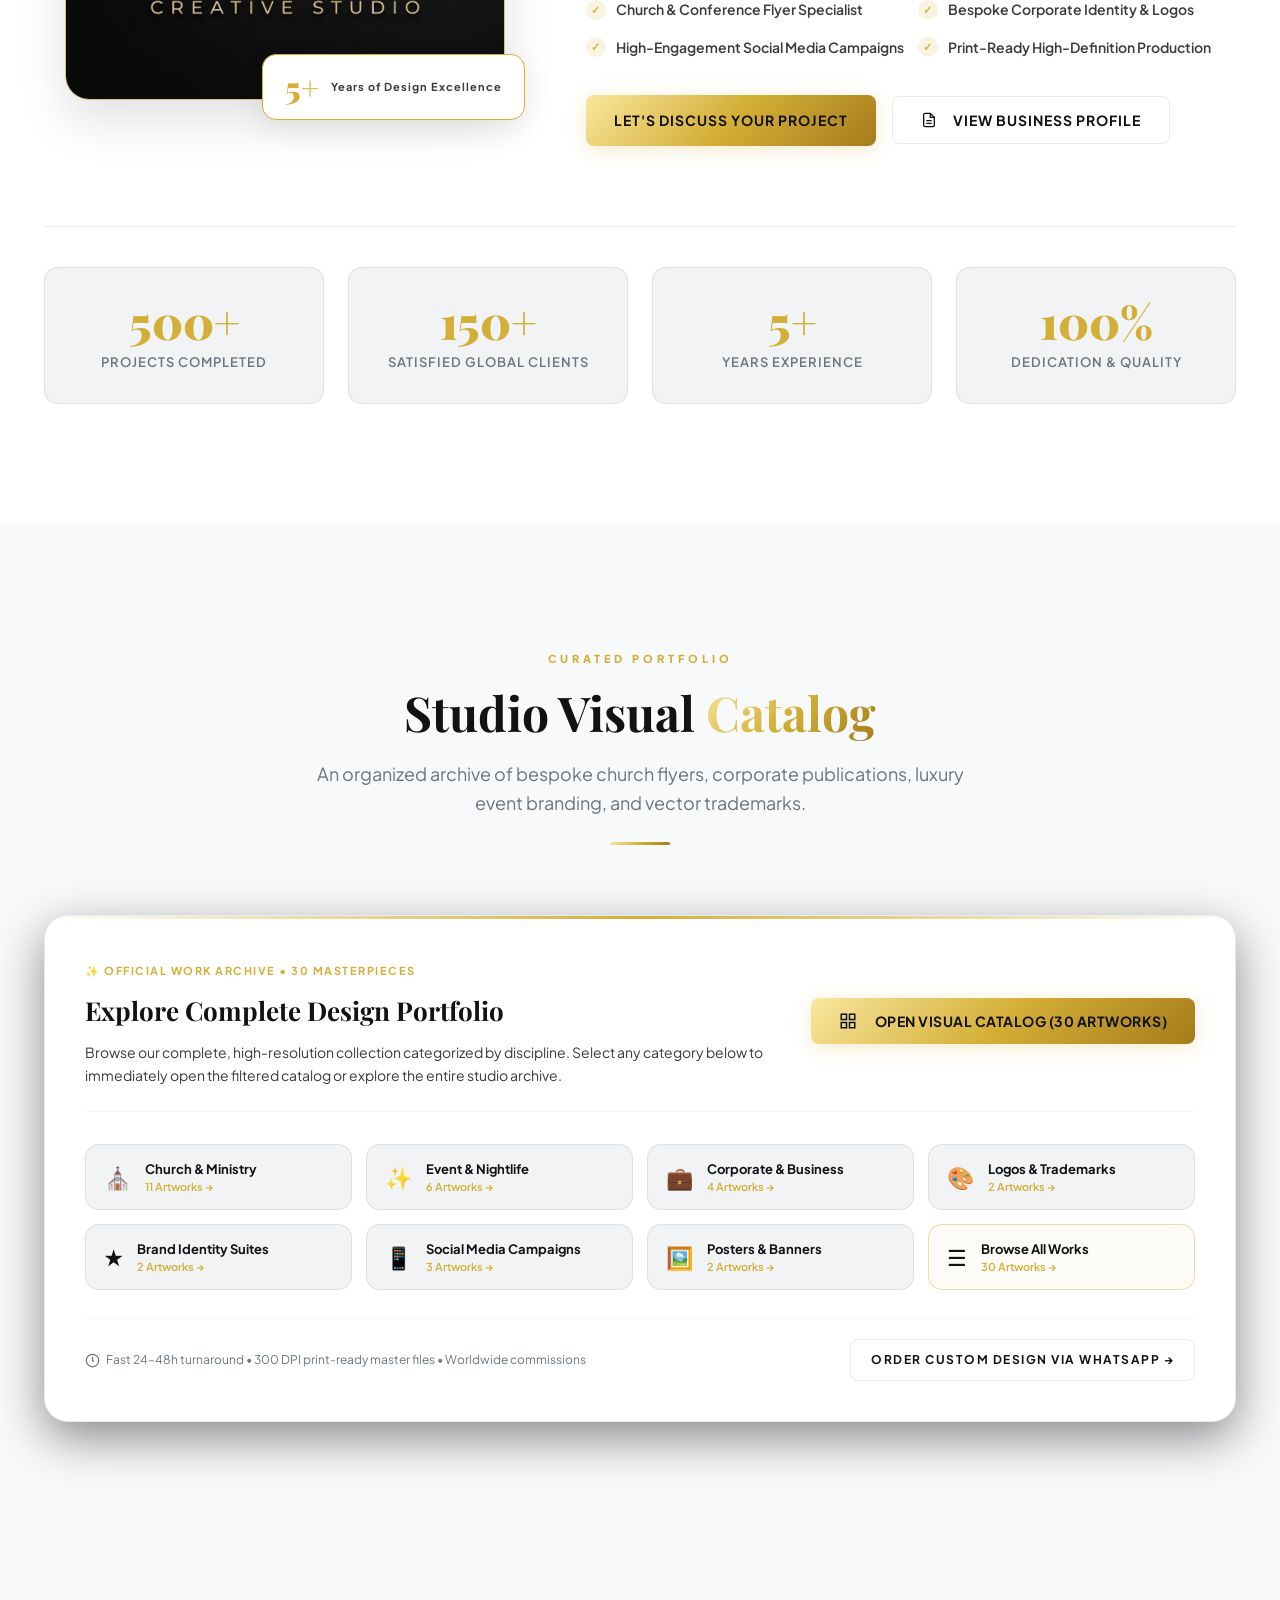
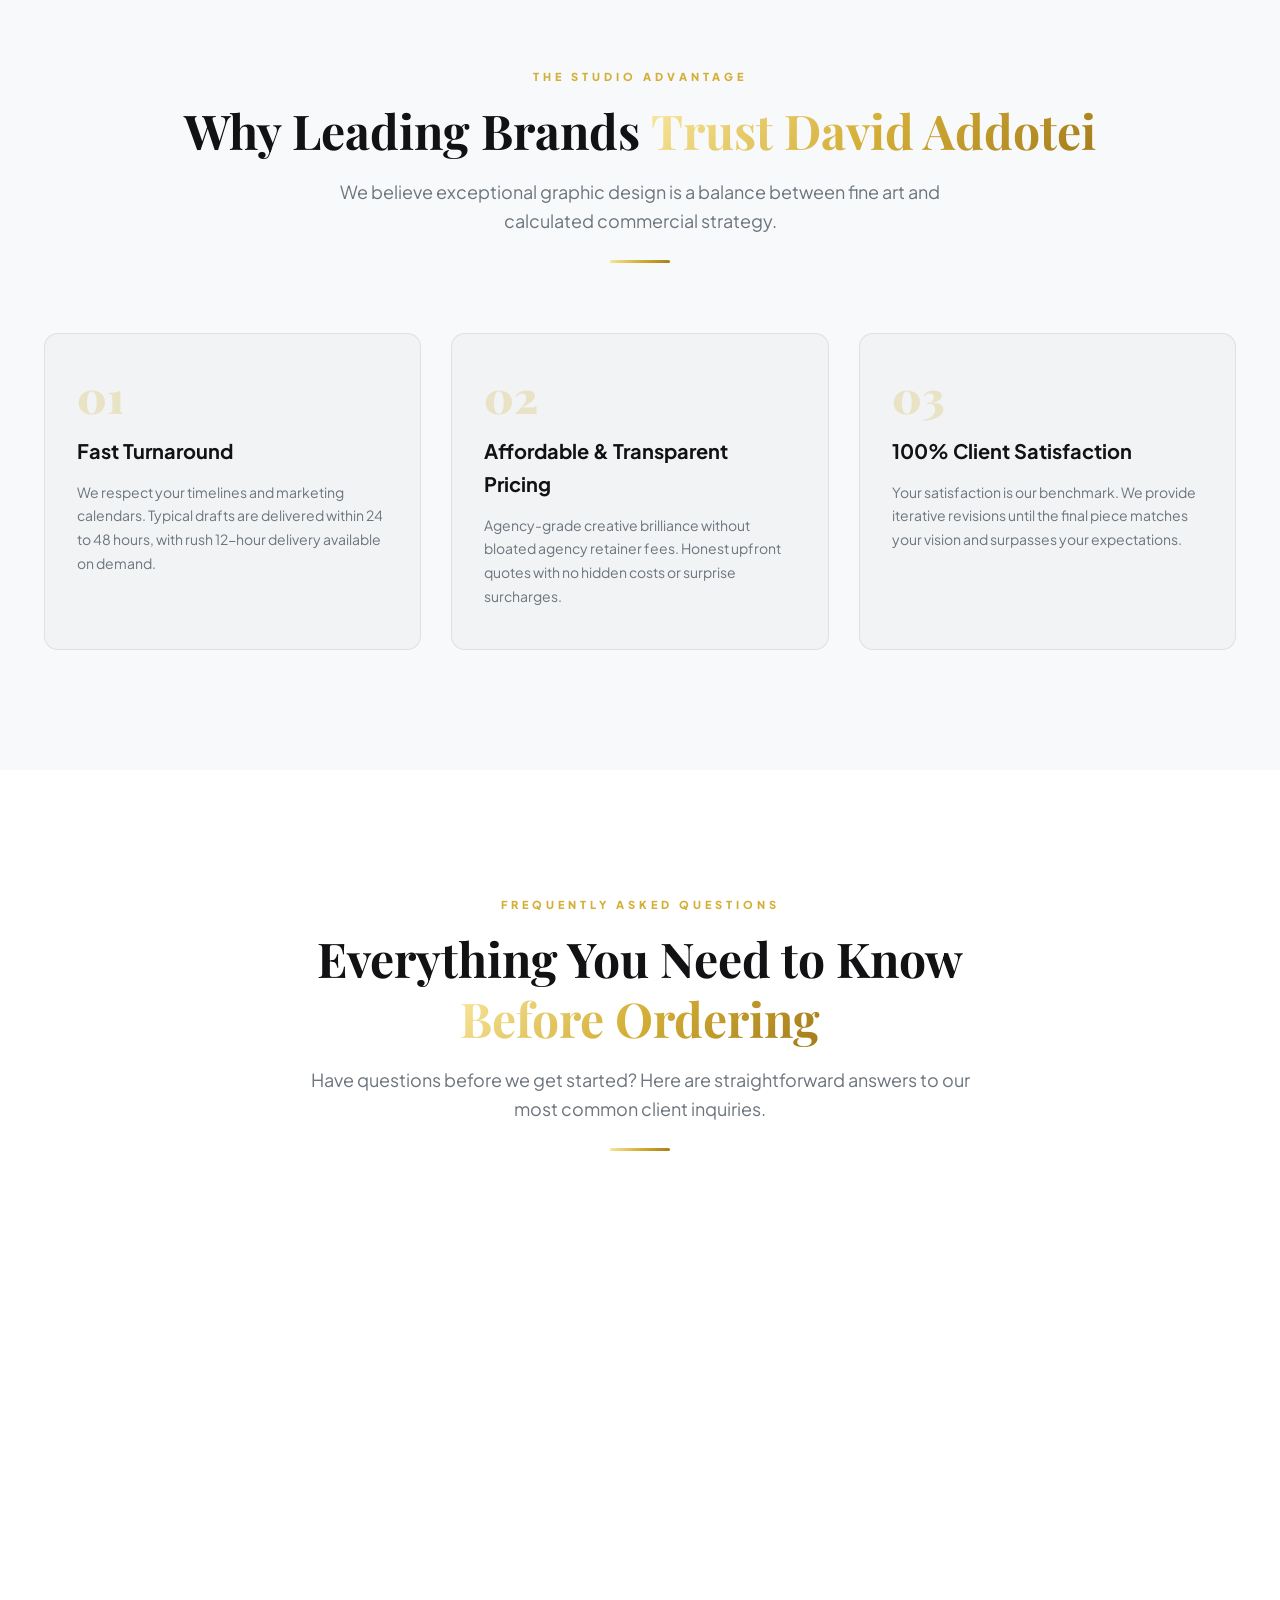
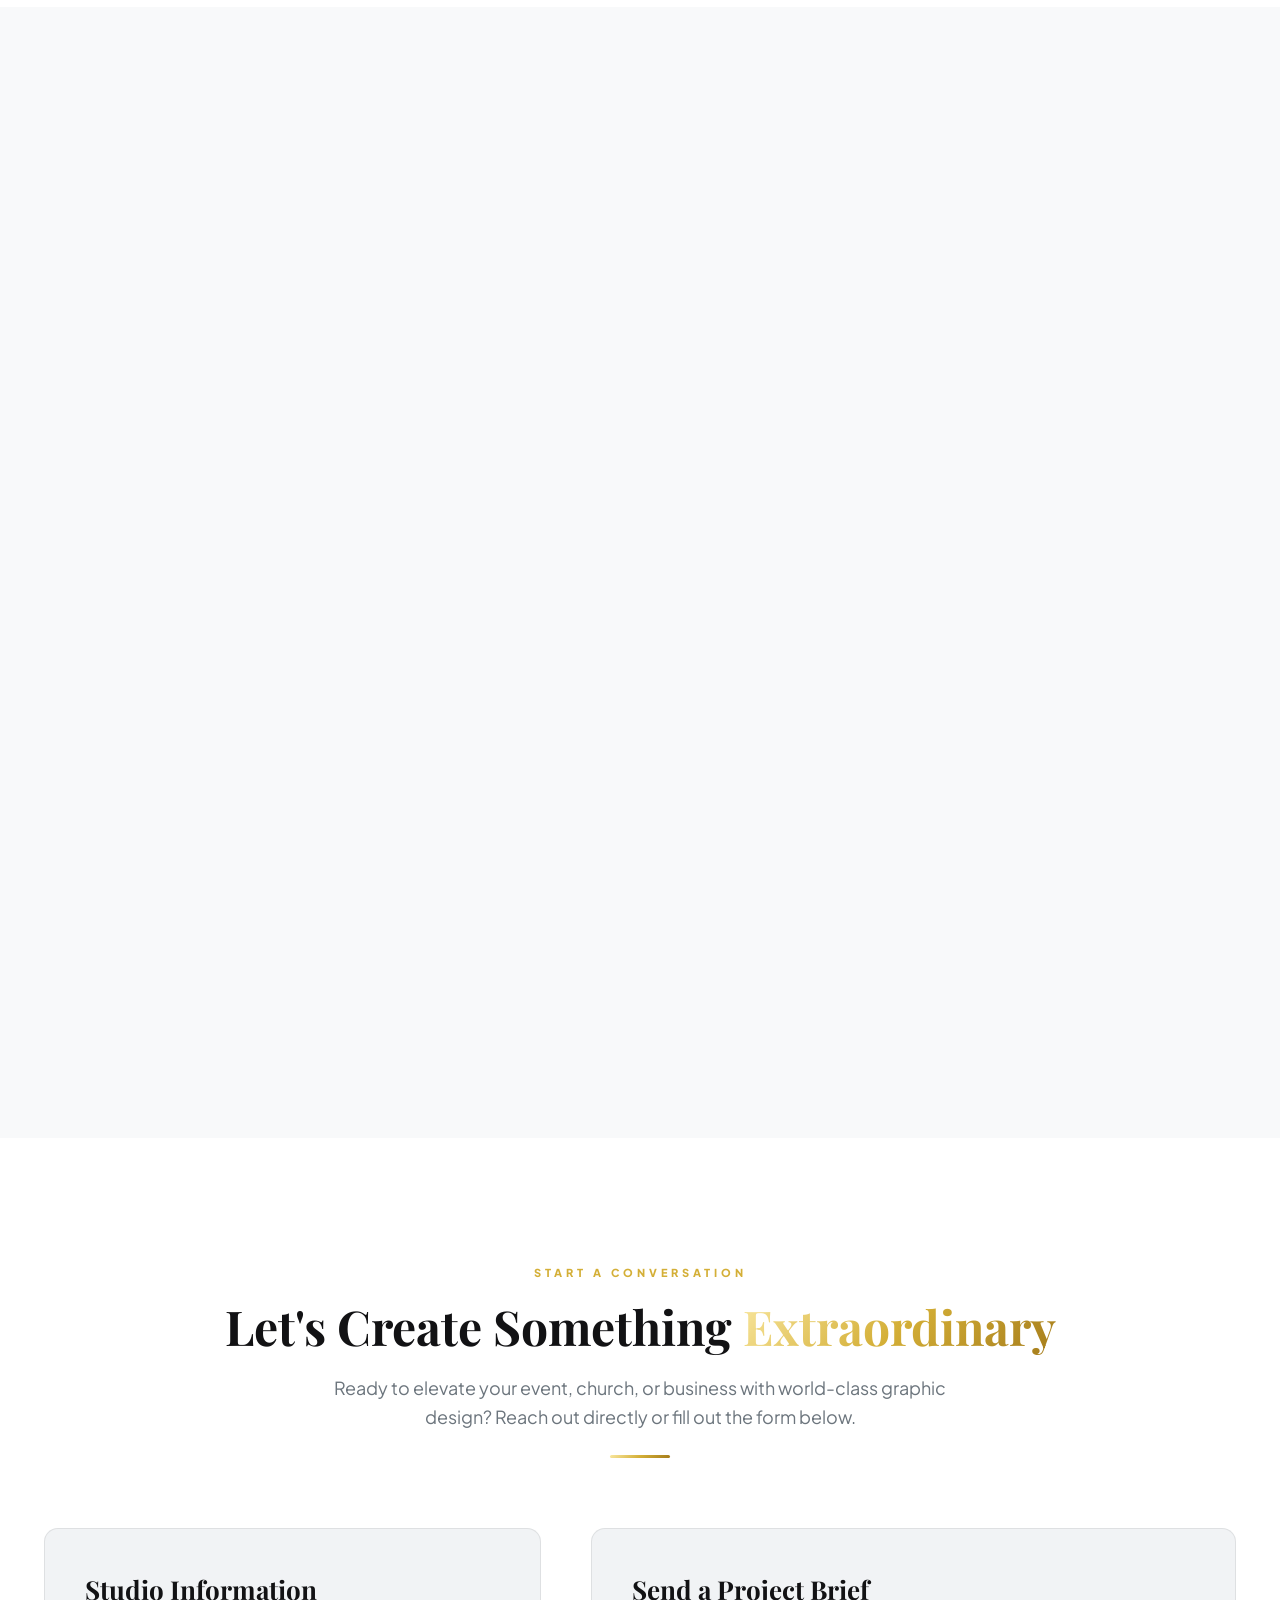
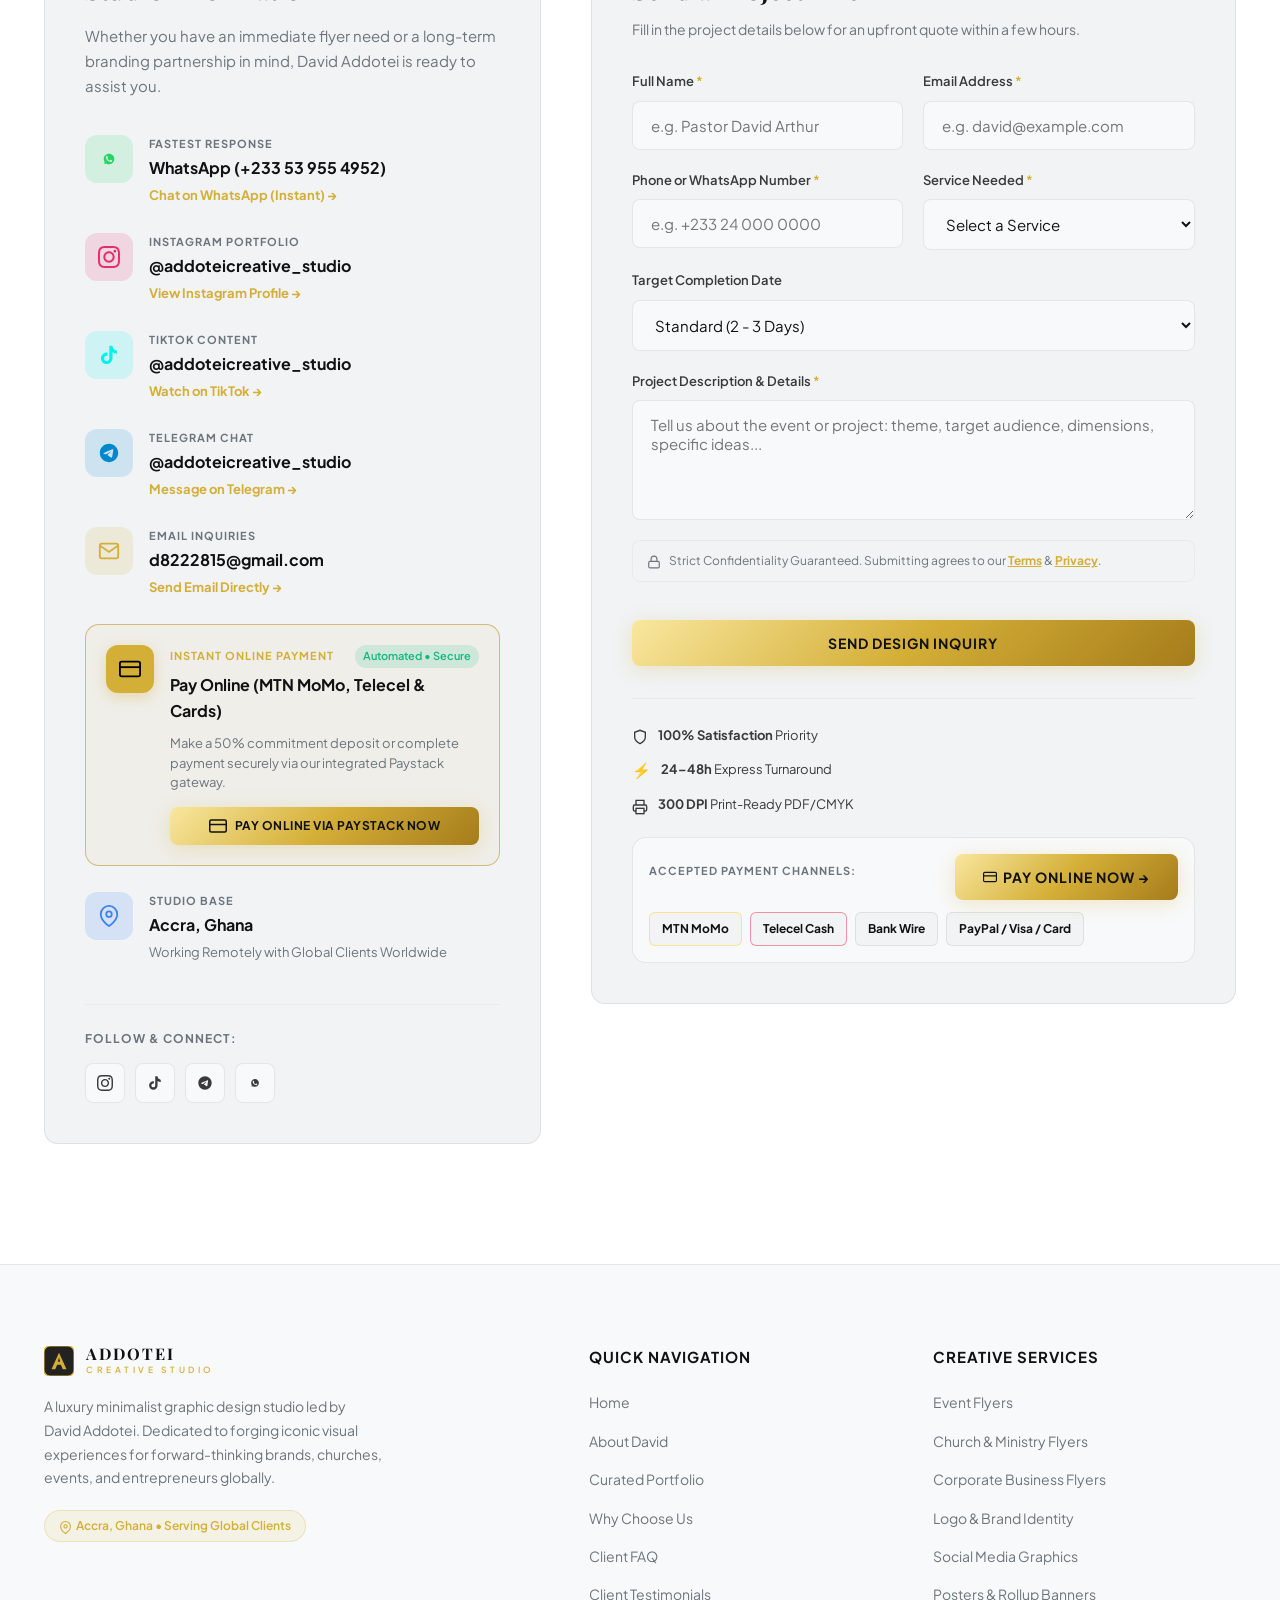
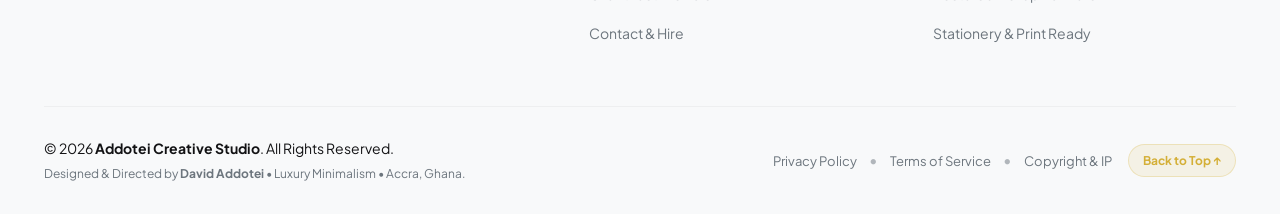
==== commit f77ff590: "Remove Follow & Connect social column from footer (v4.7)" ====
--- a/index.html
+++ b/index.html
@@ -79,7 +79,7 @@
   <link href="https://fonts.googleapis.com/css2?family=Playfair+Display:ital,wght@0,500;0,700;0,900;1,400;1,700&family=Plus+Jakarta+Sans:wght@300;400;500;600;700;800&display=swap" rel="stylesheet">
 
   <!-- Main Stylesheet -->
-  <link rel="stylesheet" href="style.css?v=4.6">
+  <link rel="stylesheet" href="style.css?v=4.7">
 
   <!-- Schema.org Structured Data -->
   <script type="application/ld+json">
@@ -1072,69 +1072,9 @@
             <li><a href="#portfolio">Stationery &amp; Print Ready</a></li>
           </ul>
         </div>
-
-        <!-- Social Media & Direct Connect Col -->
-        <div class="footer-contact-col">
-          <h4 class="footer-heading">Follow &amp; Connect</h4>
-          <p class="footer-contact-text">Connect across our official social channels for design process reels and client updates:</p>
-          
-          <ul class="footer-social-channels-list">
-            <li>
-              <a href="https://www.instagram.com/addoteicreative_studio/" target="_blank" rel="noopener noreferrer" class="footer-social-item" title="Instagram: @addoteicreative_studio">
-                <span class="footer-social-icon ig">
-                  <svg viewBox="0 0 24 24" width="15" height="15" fill="currentColor"><path d="M12 2.163c3.204 0 3.584.012 4.85.07 3.252.148 4.771 1.691 4.919 4.919.058 1.265.069 1.645.069 4.849 0 3.205-.012 3.584-.069 4.849-.149 3.225-1.664 4.771-4.919 4.919-1.266.058-1.644.07-4.85.07-3.204 0-3.584-.012-4.849-.07-3.26-.149-4.771-1.699-4.919-4.92-.058-1.265-.07-1.644-.07-4.849 0-3.204.013-3.583.07-4.849.149-3.227 1.664-4.771 4.919-4.919 1.266-.057 1.645-.069 4.849-.069zm0-2.163c-3.259 0-3.667.014-4.947.072-4.358.2-6.78 2.618-6.98 6.98-.059 1.281-.073 1.689-.073 4.948 0 3.259.014 3.668.072 4.948.2 4.358 2.618 6.78 6.98 6.98 1.281.058 1.689.072 4.948.072 3.259 0 3.668-.014 4.948-.072 4.354-.2 6.782-2.618 6.979-6.98.059-1.28.073-1.689.073-4.948 0-3.259-.014-3.667-.072-4.947-.196-4.354-2.617-6.78-6.979-6.98-1.281-.059-1.69-.073-4.949-.073zm0 5.838c-3.403 0-6.162 2.759-6.162 6.162s2.759 6.163 6.162 6.163 6.162-2.759 6.162-6.163c0-3.403-2.759-6.162-6.162-6.162zm0 10.162c-2.209 0-4-1.79-4-4 0-2.209 1.791-4 4-4s4 1.791 4 4c0 2.21-1.791 4-4 4zm6.406-11.845c-.796 0-1.441.645-1.441 1.44s.645 1.44 1.441 1.44c.795 0 1.439-.645 1.439-1.44s-.644-1.44-1.439-1.44z"/></svg>
-                </span>
-                <span class="footer-social-info">
-                  <strong>Instagram</strong>
-                  <small>@addoteicreative_studio</small>
-                </span>
-              </a>
-            </li>
-            <li>
-              <a href="https://www.tiktok.com/@addoteicreative_studio" target="_blank" rel="noopener noreferrer" class="footer-social-item" title="TikTok: @addoteicreative_studio">
-                <span class="footer-social-icon tt">
-                  <svg viewBox="0 0 24 24" width="15" height="15" fill="currentColor"><path d="M19.59 6.69a4.83 4.83 0 0 1-3.77-4.25V2h-3.45v13.67a2.89 2.89 0 0 1-2.88 2.89 2.89 2.89 0 0 1-2.89-2.89 2.89 2.89 0 0 1 2.89-2.89c.3 0 .58.04.85.12V9.32a6.34 6.34 0 0 0-.85-.06 6.34 6.34 0 0 0-6.34 6.34 6.34 6.34 0 0 0 6.34-6.34V9.05a8.28 8.28 0 0 0 4.81 1.54V7.15a4.84 4.84 0 0 1-1.1-.46z"/></svg>
-                </span>
-                <span class="footer-social-info">
-                  <strong>TikTok</strong>
-                  <small>@addoteicreative_studio</small>
-                </span>
-              </a>
-            </li>
-            <li>
-              <a href="https://t.me/addoteicreative_studio" target="_blank" rel="noopener noreferrer" class="footer-social-item" title="Telegram: @addoteicreative_studio">
-                <span class="footer-social-icon tg">
-                  <svg viewBox="0 0 24 24" width="15" height="15" fill="currentColor"><path d="M12 2C6.48 2 2 6.48 2 12s4.48 10 10 10 10-4.48 10-10S17.52 2 12 2zm4.64 6.8c-.15 1.58-.8 5.42-1.13 7.19-.14.75-.42 1-.68 1.03-.58.05-1.02-.38-1.58-.75-.88-.58-1.38-.94-2.23-1.5-.99-.65-.35-1.01.22-1.59.15-.15 2.71-2.48 2.76-2.69a.2.2 0 0 0-.05-.18c-.06-.05-.14-.03-.21-.02-.09.02-1.49.95-4.22 2.79-.4.27-.76.41-1.08.4-.36-.01-1.04-.2-1.55-.37-.63-.2-1.12-.31-1.08-.66.02-.18.27-.36.74-.55 2.92-1.27 4.86-2.11 5.83-2.51 2.78-1.16 3.35-1.36 3.73-1.36.08 0 .27.02.39.12.1.08.13.19.14.27-.01.06.01.24 0 .38z"/></svg>
-                </span>
-                <span class="footer-social-info">
-                  <strong>Telegram</strong>
-                  <small>@addoteicreative_studio</small>
-                </span>
-              </a>
-            </li>
-            <li>
-              <a href="https://wa.me/233539554952?text=Hello%20David%2C%20I%20would%20like%20to%20inquire%20about%20a%20design%20project." target="_blank" rel="noopener noreferrer" class="footer-social-item" title="WhatsApp: +233 53 955 4952">
-                <span class="footer-social-icon wa">
-                  <svg viewBox="0 0 24 24" width="15" height="15" fill="currentColor"><path d="M12.031 6.172c-3.181 0-5.767 2.586-5.768 5.766-.001 1.298.38 2.27 1.019 3.287l-.582 2.128 2.182-.573c.978.58 1.911.928 3.145.929 3.178 0 5.767-2.587 5.768-5.766.001-3.187-2.575-5.77-5.764-5.771zm3.392 8.244c-.144.405-.837.774-1.17.824-.299.045-.677.063-1.092-.069-.252-.08-.575-.187-.988-.365-1.739-.751-2.874-2.502-2.961-2.617-.087-.116-.708-.94-.708-1.793s.448-1.273.607-1.446c.159-.173.346-.217.462-.217l.332.007c.106.005.249-.04.39.298.144.347.491 1.2.534 1.287.043.087.072.188.014.304-.058.116-.087.188-.173.289l-.26.304c-.087.086-.177.18-.076.354.101.174.449.741.964 1.201.662.591 1.221.774 1.394.86.174.086.275.072.376-.043.101-.116.433-.506.549-.68.116-.173.231-.145.39-.086s1.011.477 1.184.564.289.13.332.202c.045.072.045.419-.099.824z"/></svg>
-                </span>
-                <span class="footer-social-info">
-                  <strong>WhatsApp</strong>
-                  <small>+233 53 955 4952</small>
-                </span>
-              </a>
-            </li>
-          </ul>
-
-          <div class="footer-direct-btns">
-            <a href="https://wa.me/233539554952?text=Hello%20David%2C%20I%20would%20like%20to%20inquire%20about%20a%20design%20project." target="_blank" rel="noopener noreferrer" class="btn btn-gold btn-sm btn-block">
-              <svg viewBox="0 0 24 24" width="15" height="15" fill="currentColor" aria-hidden="true" style="display:inline-block; vertical-align:middle; margin-right:6px;"><path d="M12.031 6.172c-3.181 0-5.767 2.586-5.768 5.766-.001 1.298.38 2.27 1.019 3.287l-.582 2.128 2.182-.573c.978.58 1.911.928 3.145.929 3.178 0 5.767-2.587 5.768-5.766.001-3.187-2.575-5.77-5.764-5.771zm3.392 8.244c-.144.405-.837.774-1.17.824-.299.045-.677.063-1.092-.069-.252-.08-.575-.187-.988-.365-1.739-.751-2.874-2.502-2.961-2.617-.087-.116-.708-.94-.708-1.793s.448-1.273.607-1.446c.159-.173.346-.217.462-.217l.332.007c.106.005.249-.04.39.298.144.347.491 1.2.534 1.287.043.087.072.188.014.304-.058.116-.087.188-.173.289l-.26.304c-.087.086-.177.18-.076.354.101.174.449.741.964 1.201.662.591 1.221.774 1.394.86.174.086.275.072.376-.043.101-.116.433-.506.549-.68.116-.173.231-.145.39-.086s1.011.477 1.184.564.289.13.332.202c.045.072.045.419-.099.824z"/></svg><span>Instant WhatsApp Chat</span>
-            </a>
-            <a href="mailto:d8222815@gmail.com" class="btn btn-outline btn-sm btn-block"><svg viewBox="0 0 24 24" width="15" height="15" fill="none" stroke="currentColor" stroke-width="2" aria-hidden="true" style="display:inline-block; vertical-align:middle; margin-right:6px;"><path d="M4 4h16c1.1 0 2 .9 2 2v12c0 1.1-.9 2-2 2H4c-1.1 0-2-.9-2-2V6c0-1.1.9-2 2-2z"></path><polyline points="22,6 12,13 2,6"></polyline></svg><span>d8222815@gmail.com</span></a>
-          </div>
-        </div>
-      </div>
-
-      <!-- Bottom Footer: Copyright & Legal & Navigation -->
+      </div>
+
+<!-- Bottom Footer: Copyright & Legal & Navigation -->
       <div class="footer-bottom-bar">
         <div class="footer-copyright-wrap">
           <div class="footer-copyright-main">
@@ -2428,6 +2368,6 @@
   </button>
 
   <!-- Main JavaScript File -->
-  <script src="script.js?v=4.6"></script>
+  <script src="script.js?v=4.7"></script>
 </body>
 </html>
--- a/style.css
+++ b/style.css
@@ -1976,7 +1976,7 @@
 
 .footer-grid {
   display: grid;
-  grid-template-columns: 1.6fr 1fr 1fr 1.2fr;
+  grid-template-columns: 2fr 1.2fr 1.2fr;
   gap: 40px;
   margin-bottom: 60px;
 }
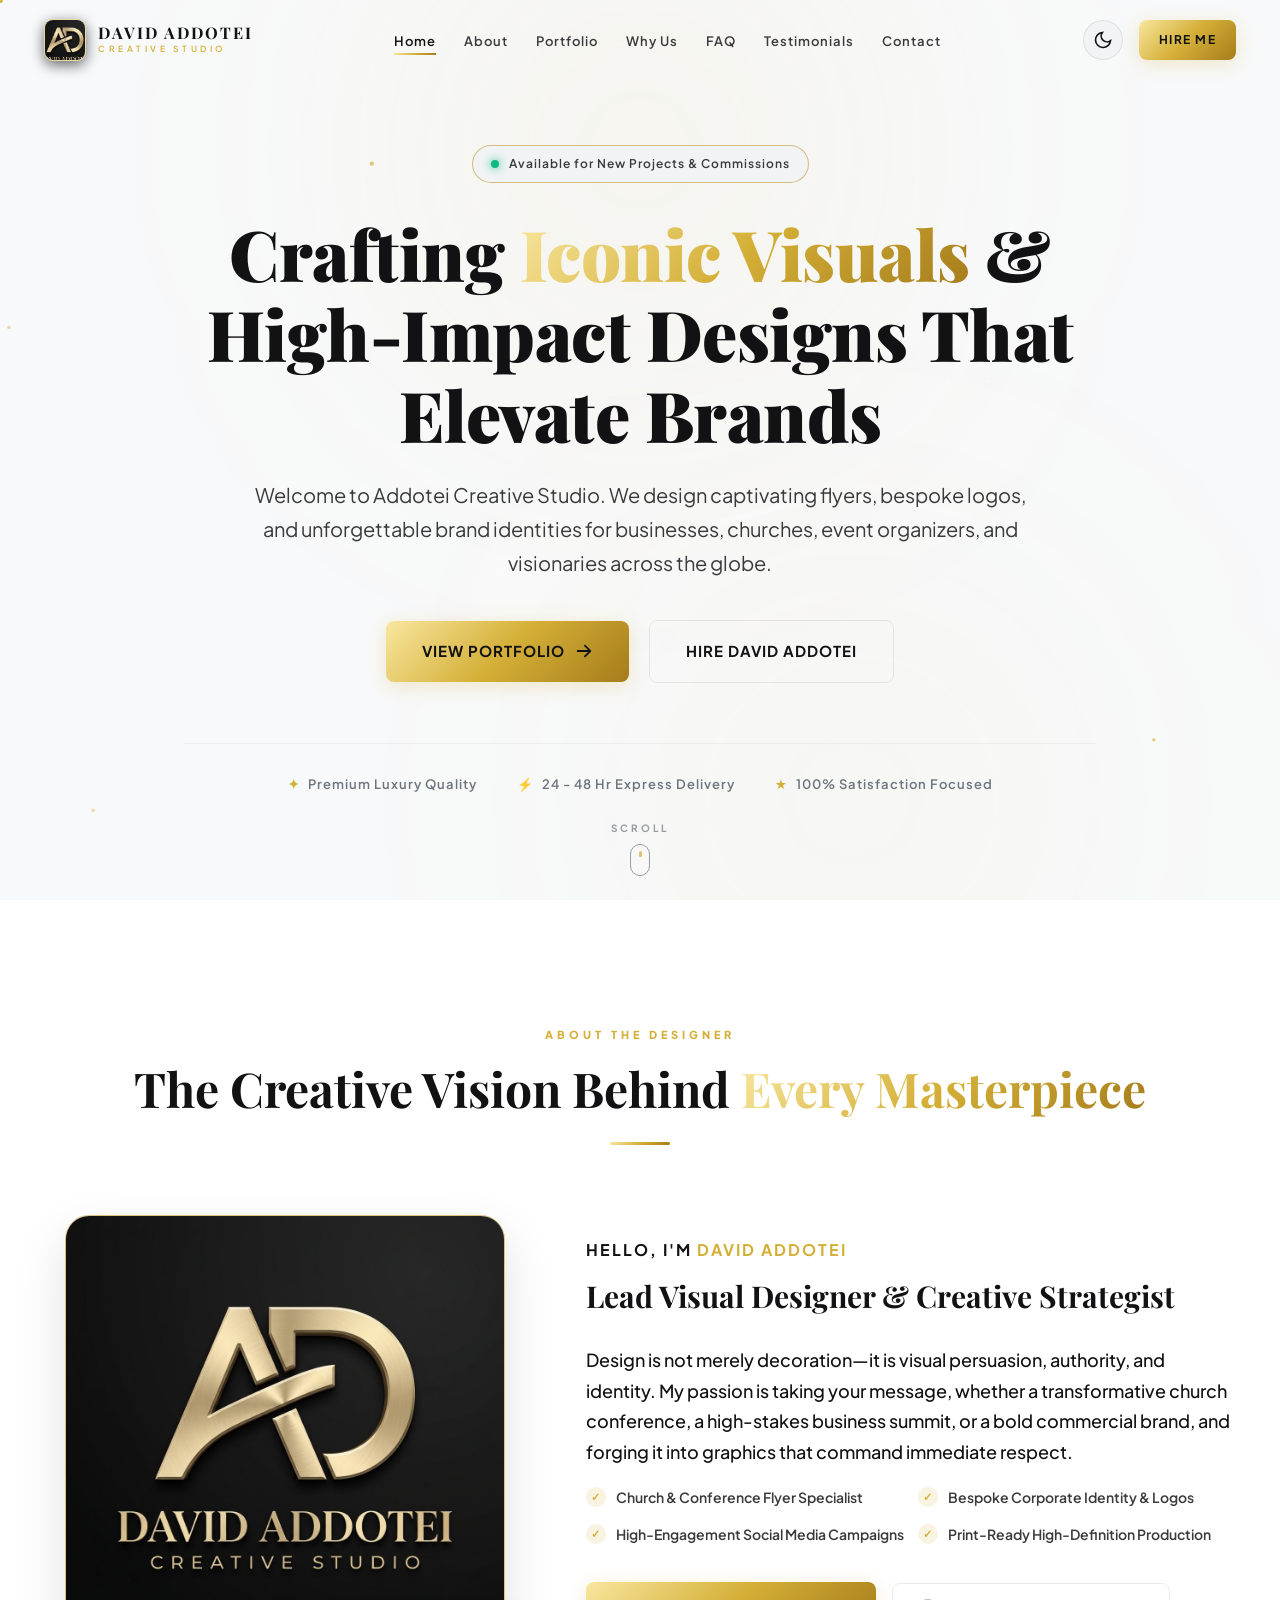
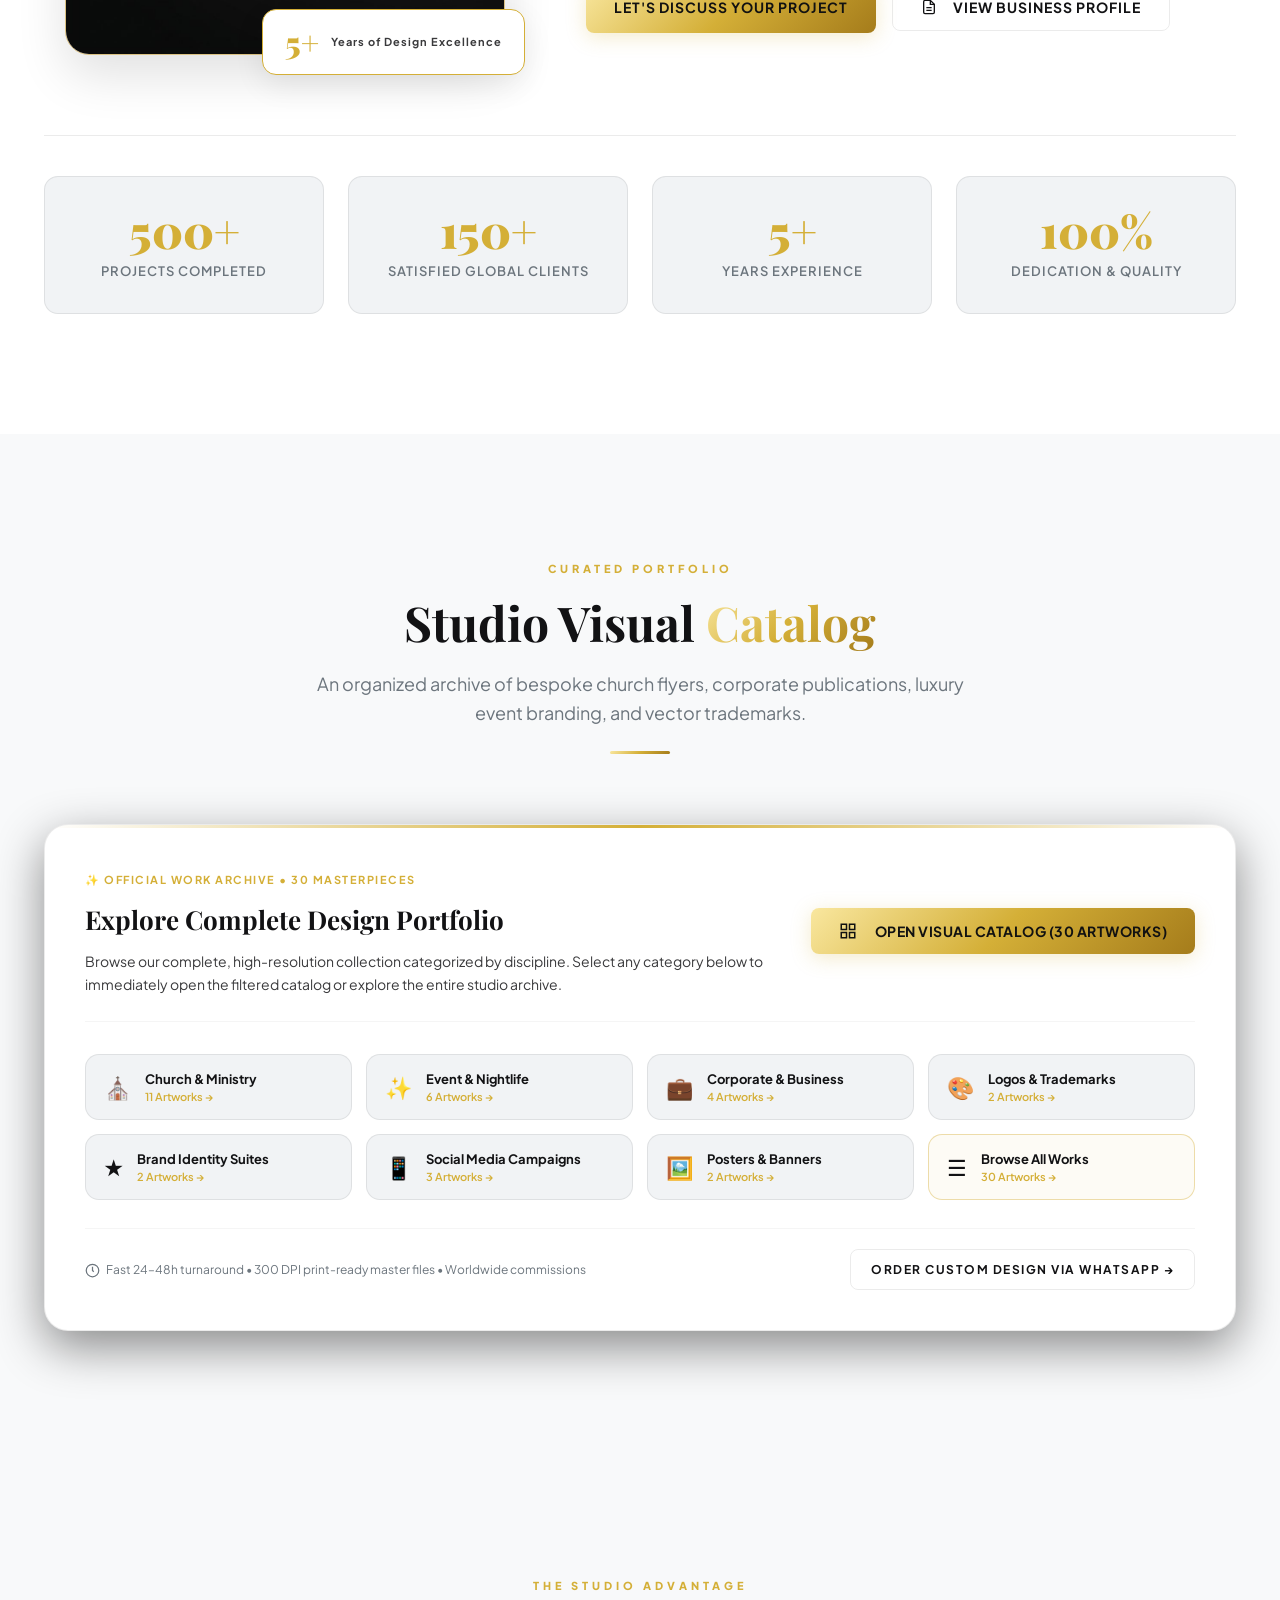
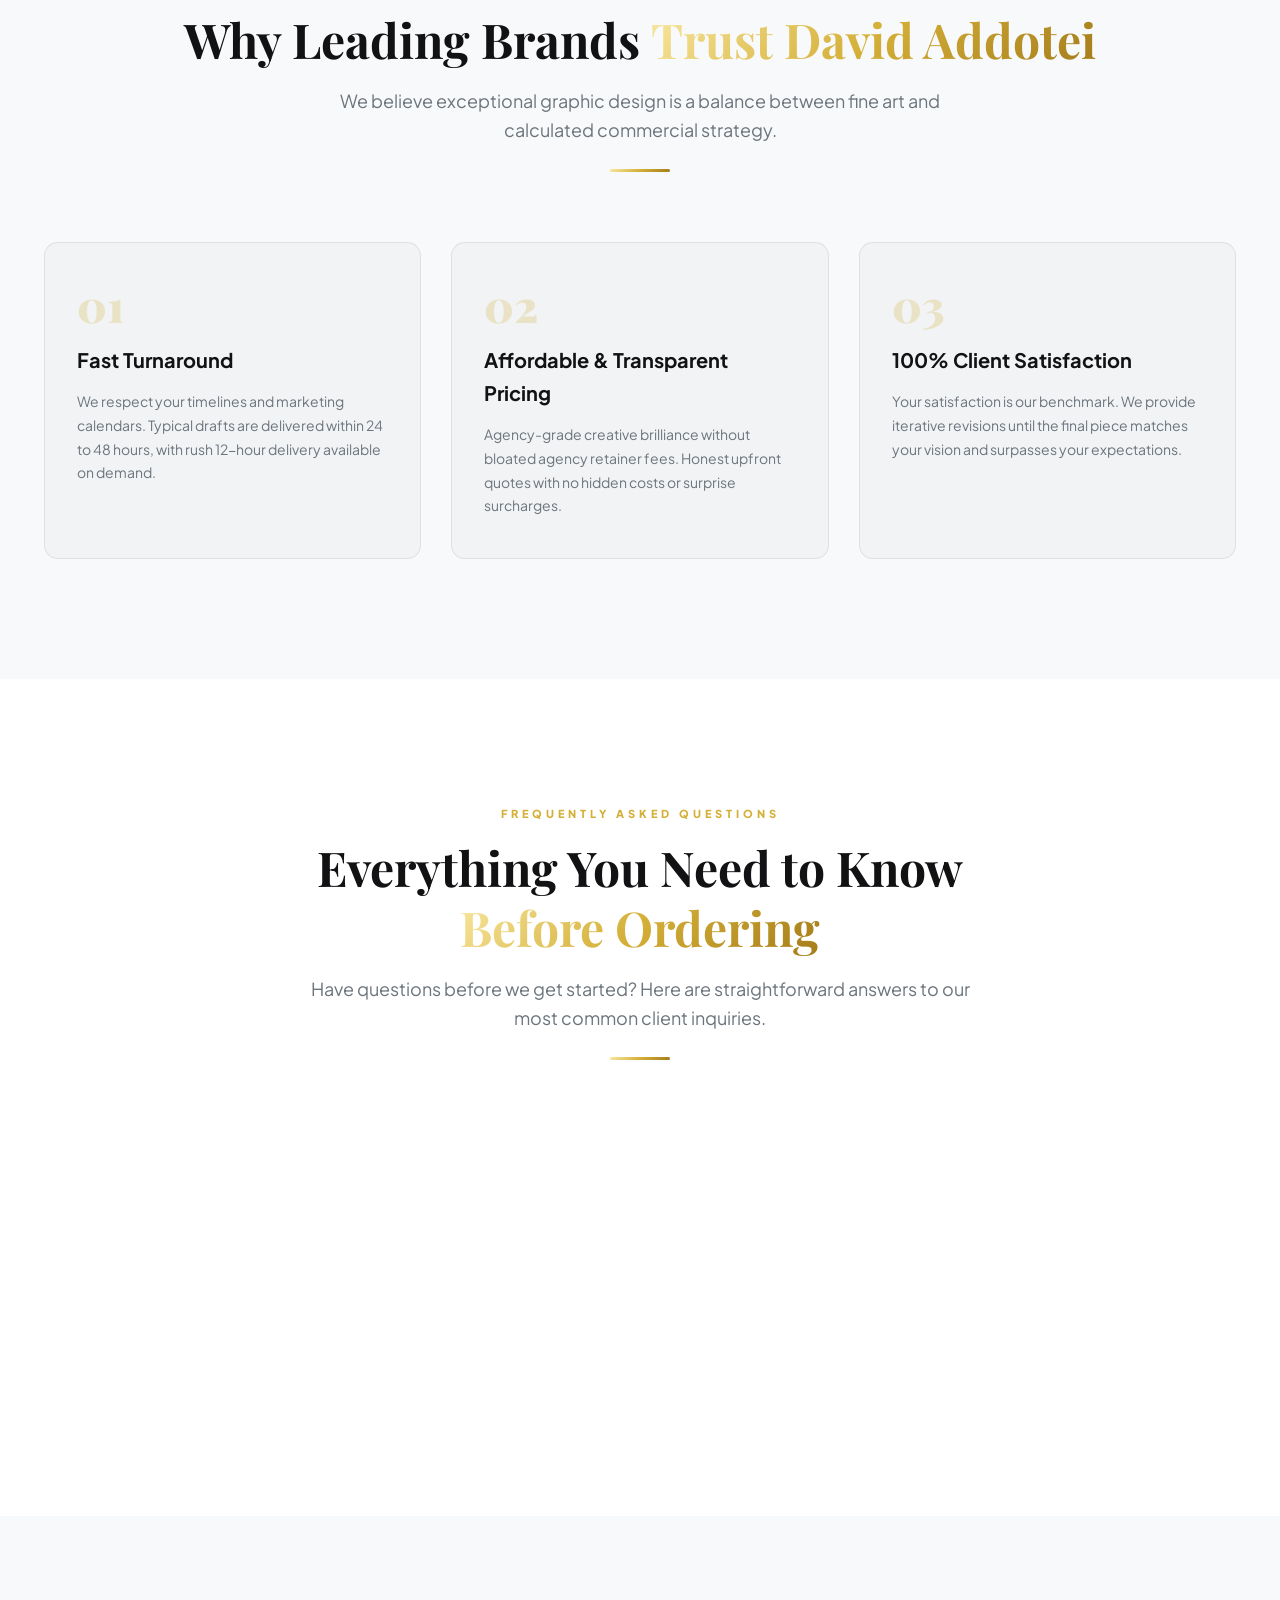
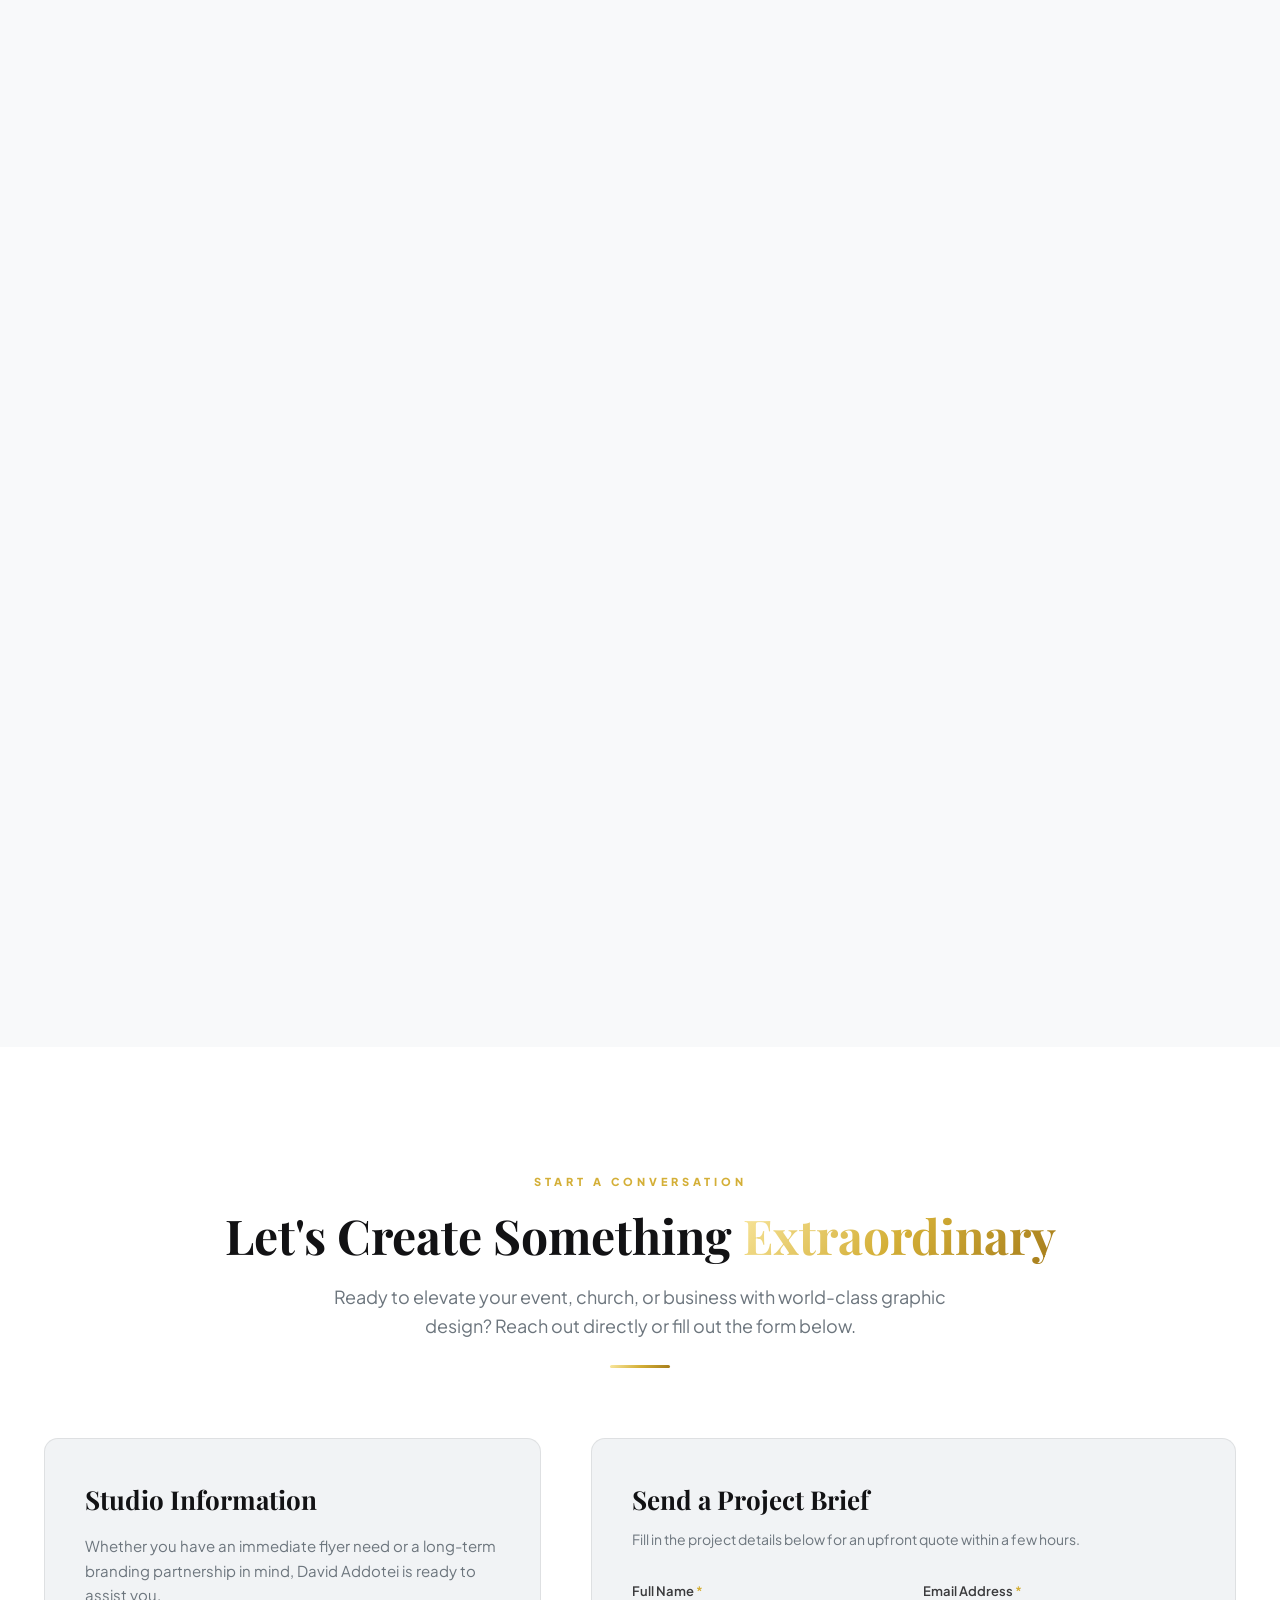
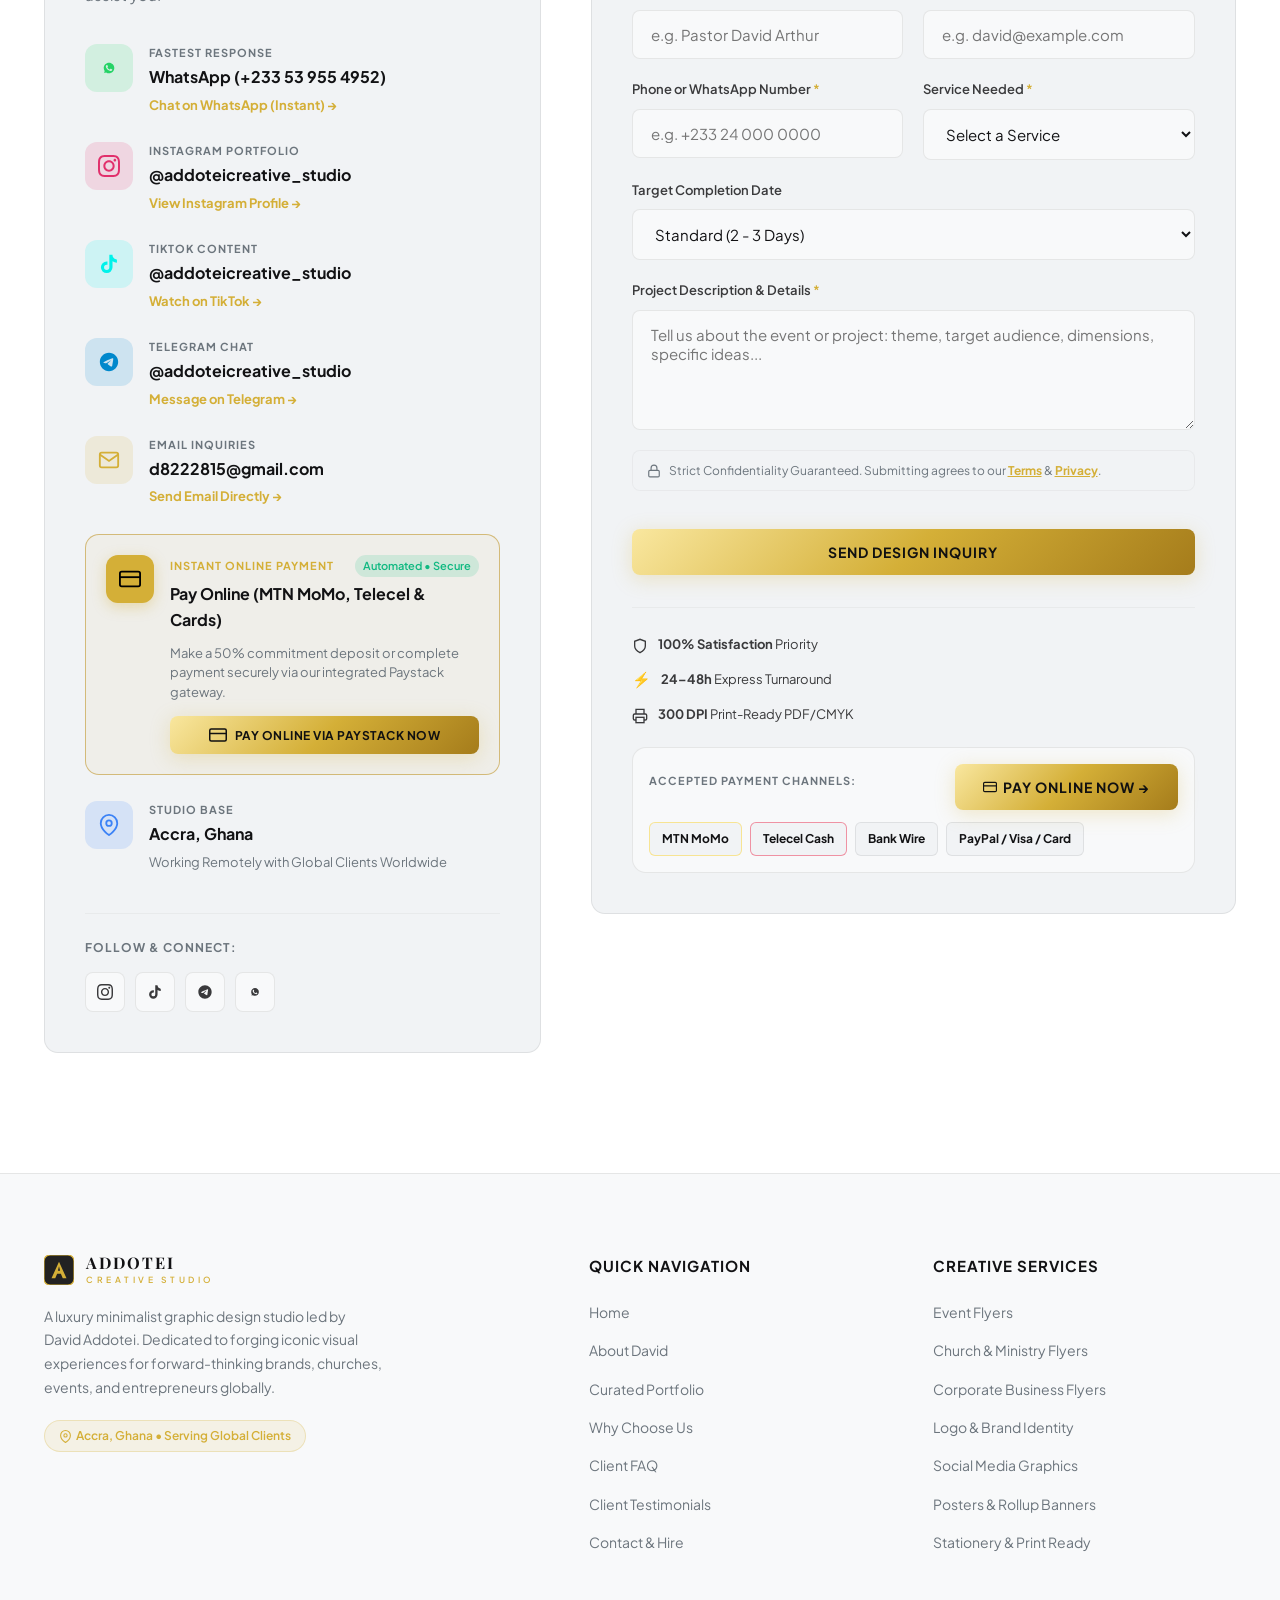
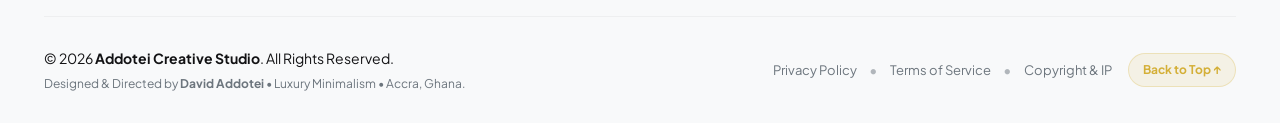
==== commit 6b4cd734: "Remove secondary body paragraph from About section (v4.8)" ====
--- a/index.html
+++ b/index.html
@@ -79,7 +79,7 @@
   <link href="https://fonts.googleapis.com/css2?family=Playfair+Display:ital,wght@0,500;0,700;0,900;1,400;1,700&family=Plus+Jakarta+Sans:wght@300;400;500;600;700;800&display=swap" rel="stylesheet">
 
   <!-- Main Stylesheet -->
-  <link rel="stylesheet" href="style.css?v=4.7">
+  <link rel="stylesheet" href="style.css?v=4.8">
 
   <!-- Schema.org Structured Data -->
   <script type="application/ld+json">
@@ -323,10 +323,6 @@
             <p class="about-lead">
               Design is not merely decoration&mdash;it is visual persuasion, authority, and identity. My passion is taking your message, whether a transformative church conference, a high-stakes business summit, or a bold commercial brand, and forging it into graphics that command immediate respect.
             </p>
-            
-            <p class="about-body">
-              At <strong>Addotei Creative Studio</strong>, every flyer, logo, and brand asset is meticulously sculpted with precision typography, intentional color theory, and modern luxury minimalism. Having partnered with entrepreneurs, ministries, institutions, and creators, I bridge the gap between creative art and real-world business results.
-            </p>
 
             <div class="about-specialties">
               <div class="specialty-item">
@@ -2368,6 +2364,6 @@
   </button>
 
   <!-- Main JavaScript File -->
-  <script src="script.js?v=4.7"></script>
+  <script src="script.js?v=4.8"></script>
 </body>
 </html>
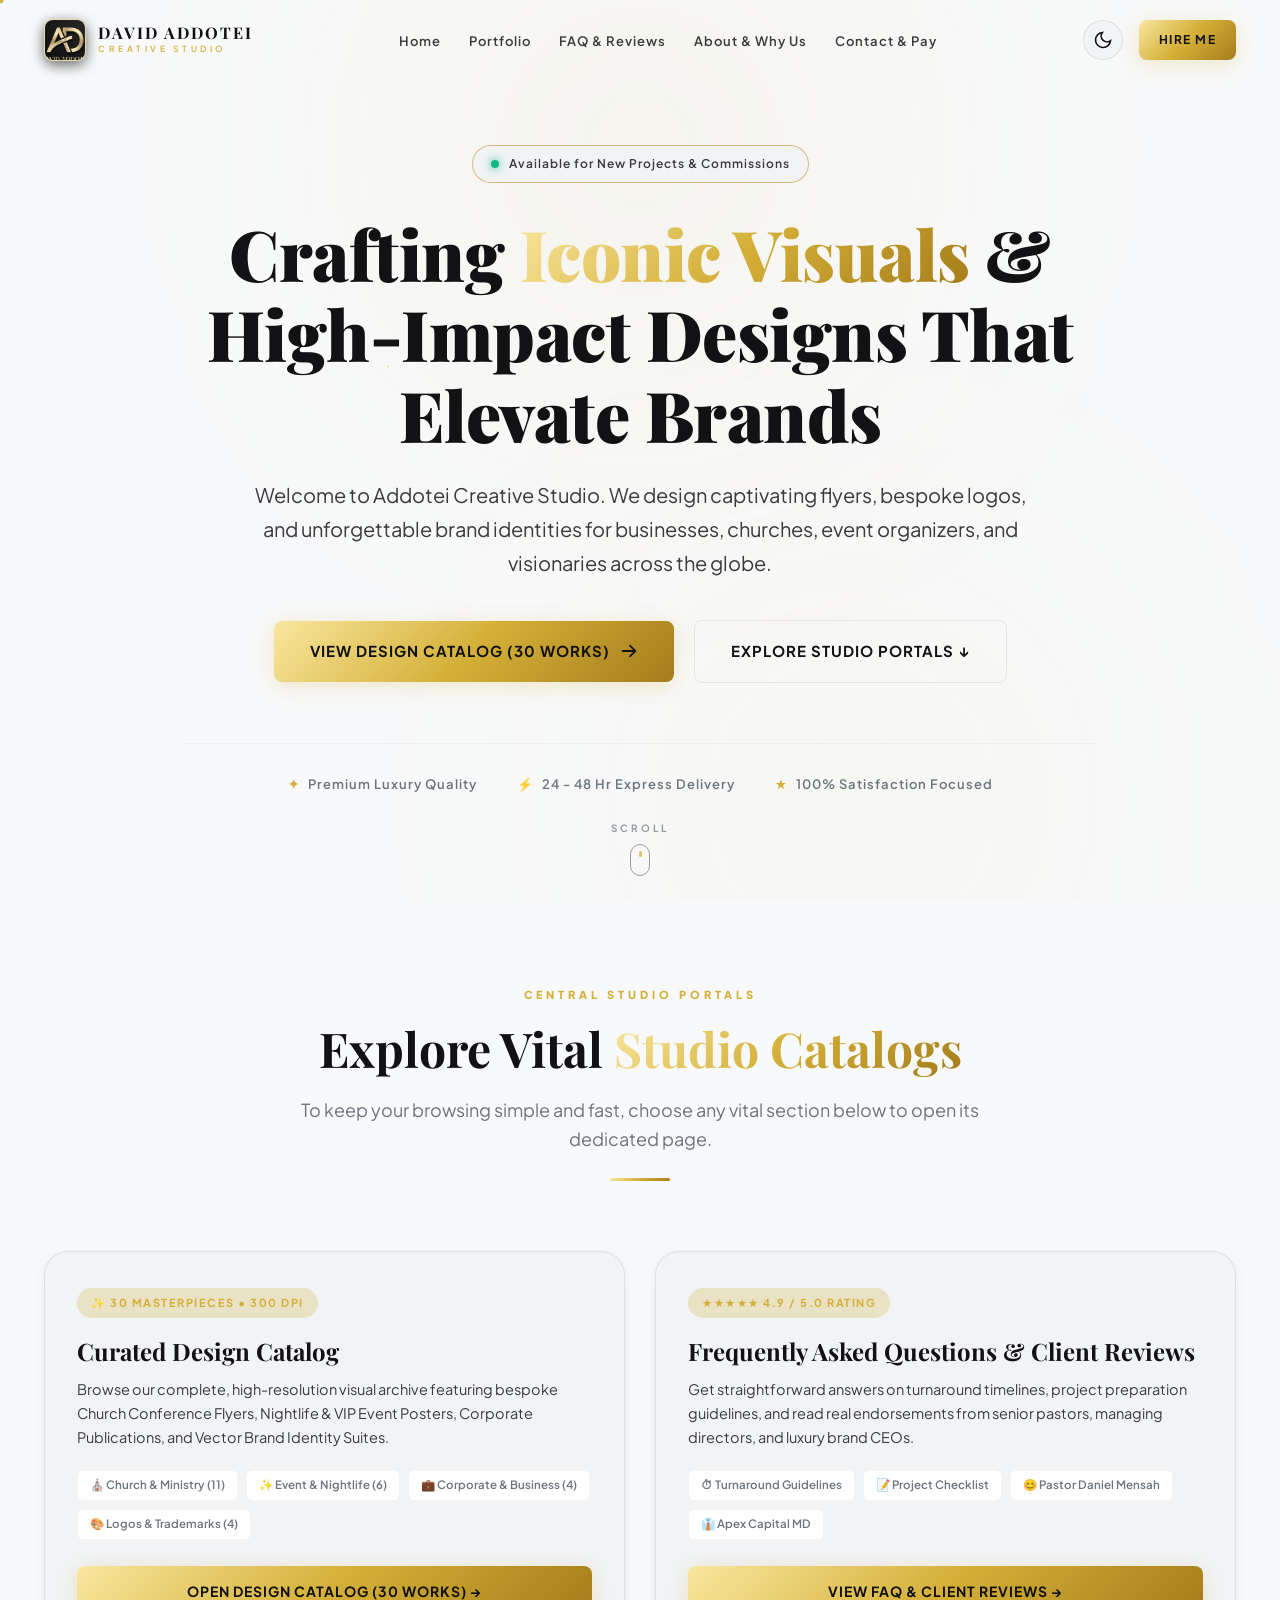
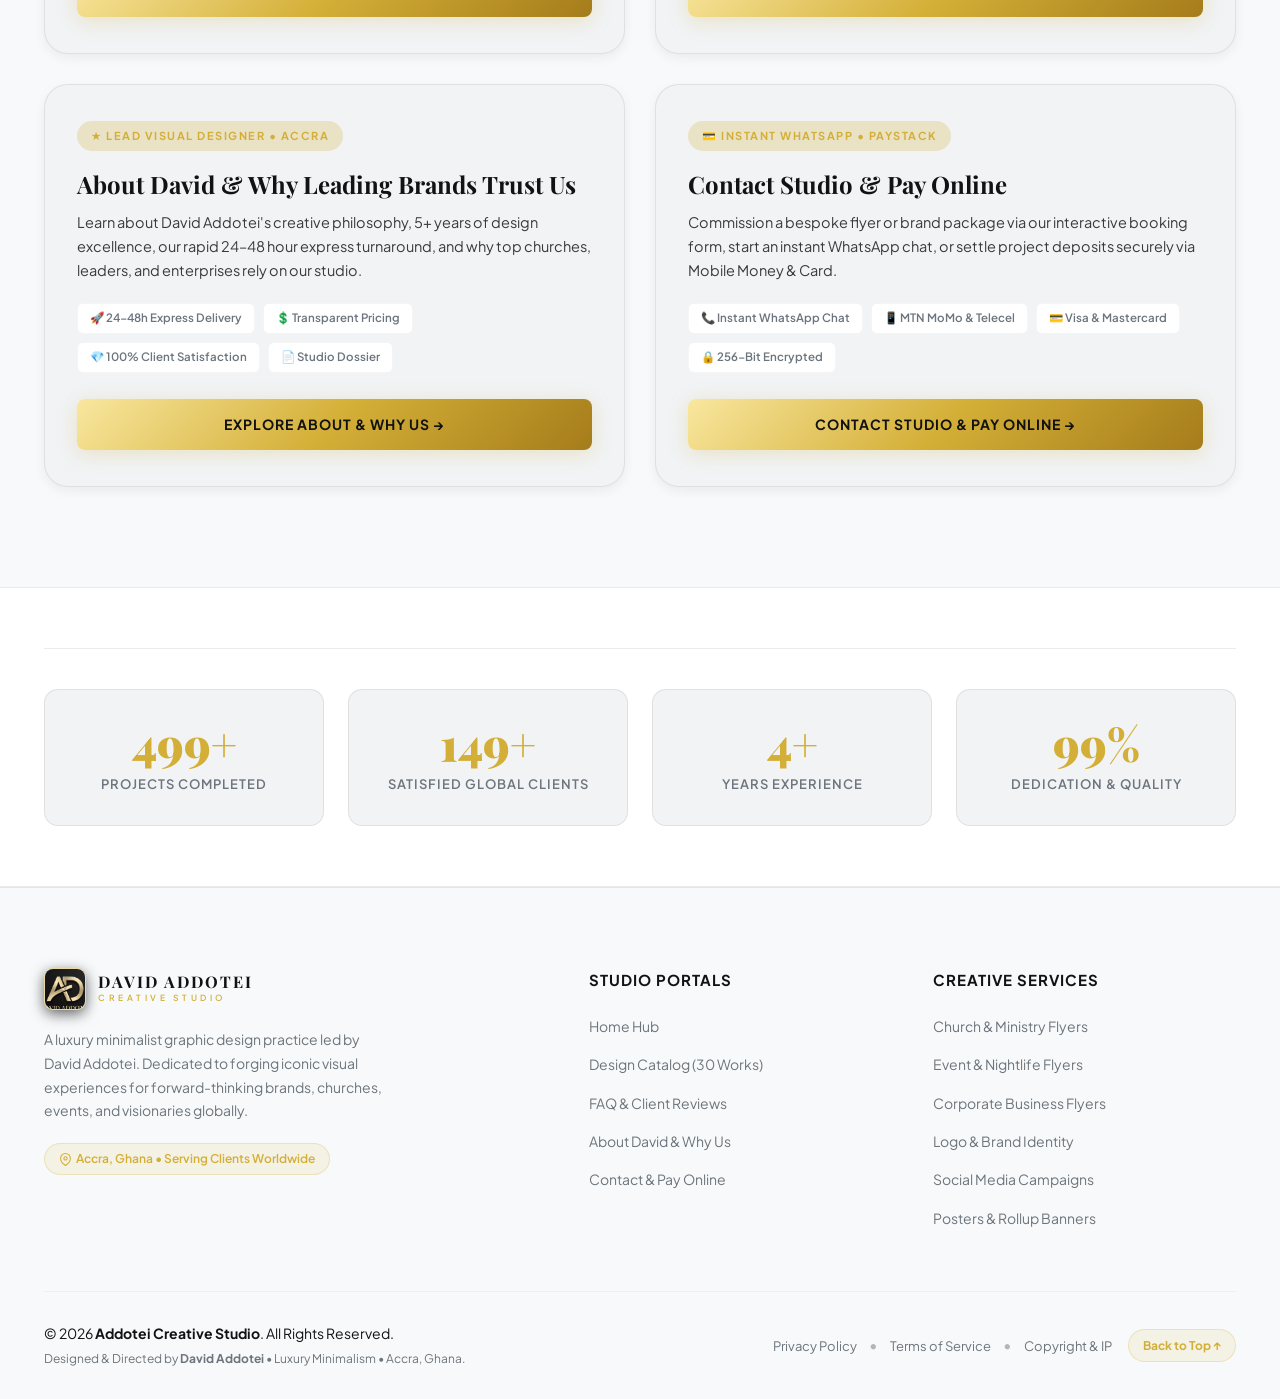
==== commit 48a97b8d: "Reorder portal cards and navigation: FAQ before About David (v5.1)" ====
--- a/index.html
+++ b/index.html
@@ -1,6 +1,6 @@
 <!DOCTYPE html>
 <html lang="en" data-theme="light">
-<head>
+  <head>
   <meta charset="UTF-8">
   <meta name="viewport" content="width=device-width, initial-scale=1.0">
   <script>
@@ -36,9 +36,9 @@
   </script>
   
   <!-- Primary Meta Tags -->
-  <title>Addotei Creative Studio | Premium Graphic Design, Branding &amp; Flyers by David Addotei</title>
+  <title>David Addotei Creative Studio | Iconic Graphic Design Portals</title>
   <meta name="title" content="Addotei Creative Studio | Premium Graphic Design, Branding &amp; Flyers by David Addotei">
-  <meta name="description" content="Elevate your brand with Addotei Creative Studio. Led by David Addotei, we specialize in luxury flyers, church posters, corporate business graphics, brand identity, and modern logos. Fast turnaround, world-class quality.">
+  <meta name="description" content="Official portal of David Addotei Creative Studio. Access our 30-artwork portfolio catalog, FAQ & client reviews, about David, and instant payment settlement.">
   <meta name="keywords" content="Graphic Designer, Flyer Design, Church Flyers, Event Flyers, Business Flyers, Logo Design, Brand Identity, Social Media Graphics, Posters, David Addotei, Addotei Creative Studio, Luxury Design">
   <meta name="author" content="David Addotei">
   <meta name="robots" content="index, follow">
@@ -79,7 +79,7 @@
   <link href="https://fonts.googleapis.com/css2?family=Playfair+Display:ital,wght@0,500;0,700;0,900;1,400;1,700&family=Plus+Jakarta+Sans:wght@300;400;500;600;700;800&display=swap" rel="stylesheet">
 
   <!-- Main Stylesheet -->
-  <link rel="stylesheet" href="style.css?v=4.8">
+  <link rel="stylesheet" href="style.css?v=5.1">
 
   <!-- Schema.org Structured Data -->
   <script type="application/ld+json">
@@ -122,8 +122,7 @@
   <script src="https://js.paystack.co/v1/inline.js" defer></script>
 </head>
 <body>
-
-  <!-- Preloader Screen -->
+<!-- Preloader Screen -->
   <div id="preloader" class="preloader">
     <div class="preloader-inner">
       <div class="preloader-monogram">
@@ -153,10 +152,11 @@
     </div>
   </div>
 
+  
   <!-- Header & Navigation -->
   <header class="site-header" id="site-header">
     <div class="container nav-container">
-      <a href="#home" class="brand-logo" aria-label="David Addotei Creative Studio Home">
+      <a href="index.html" class="brand-logo" aria-label="David Addotei Creative Studio Home">
         <span class="logo-mark">
           <img src="images/david-addotei-monogram.png" alt="David Addotei AD Logo" class="brand-monogram-img">
         </span>
@@ -169,13 +169,11 @@
       <!-- Desktop Navigation -->
       <nav class="desktop-nav" aria-label="Main Navigation">
         <ul class="nav-links">
-          <li><a href="#home" class="nav-link active">Home</a></li>
-          <li><a href="#about" class="nav-link">About</a></li>
-          <li><a href="#portfolio" class="nav-link">Portfolio</a></li>
-          <li><a href="#why-me" class="nav-link">Why Us</a></li>
-          <li><a href="#faq" class="nav-link">FAQ</a></li>
-          <li><a href="#testimonials" class="nav-link">Testimonials</a></li>
-          <li><a href="#contact" class="nav-link">Contact</a></li>
+          <li><a href="index.html" class="nav-link active">Home</a></li>
+          <li><a href="portfolio.html" class="nav-link ">Portfolio</a></li>
+          <li><a href="faq.html" class="nav-link ">FAQ &amp; Reviews</a></li>
+          <li><a href="about.html" class="nav-link ">About &amp; Why Us</a></li>
+          <li><a href="contact.html" class="nav-link ">Contact &amp; Pay</a></li>
         </ul>
       </nav>
 
@@ -202,7 +200,8 @@
             </svg>
           </span>
         </button>
-        <a href="#contact" class="btn btn-gold btn-sm hide-mobile">Hire Me</a>
+
+        <a href="contact.html" class="btn btn-gold btn-sm hide-mobile">Hire Me</a>
 
         <!-- Mobile Hamburger Toggle -->
         <button id="menu-toggle" class="menu-toggle-btn" aria-label="Toggle mobile menu" aria-expanded="false">
@@ -216,22 +215,20 @@
     <!-- Mobile Drawer Menu -->
     <div id="mobile-menu" class="mobile-drawer" aria-hidden="true">
       <ul class="mobile-nav-links">
-        <li><a href="#home" class="mobile-nav-link">Home</a></li>
-        <li><a href="#about" class="mobile-nav-link">About</a></li>
-        <li><a href="#portfolio" class="mobile-nav-link">Portfolio</a></li>
-        <li><a href="#why-me" class="mobile-nav-link">Why Us</a></li>
-        <li><a href="#faq" class="mobile-nav-link">FAQ</a></li>
-        <li><a href="#testimonials" class="mobile-nav-link">Testimonials</a></li>
-        <li><a href="#contact" class="mobile-nav-link">Contact</a></li>
+        <li><a href="index.html" class="mobile-nav-link active">Home</a></li>
+        <li><a href="portfolio.html" class="mobile-nav-link ">Portfolio Catalog</a></li>
+        <li><a href="faq.html" class="mobile-nav-link ">FAQ &amp; Reviews</a></li>
+        <li><a href="about.html" class="mobile-nav-link ">About &amp; Why Us</a></li>
+        <li><a href="contact.html" class="mobile-nav-link ">Contact &amp; Pay Online</a></li>
       </ul>
       <div class="mobile-menu-cta">
-        <a href="#contact" class="btn btn-gold btn-block mobile-nav-link">Hire Me Now</a>
+        <a href="contact.html" class="btn btn-gold btn-block mobile-nav-link">Hire Me Now</a>
       </div>
     </div>
   </header>
 
   <main>
-    <!-- Section 1: Home / Hero -->
+<!-- Section 1: Home / Hero -->
     <section id="home" class="hero-section">
       <!-- Animated Canvas Background -->
       <canvas id="hero-canvas" class="hero-canvas"></canvas>
@@ -255,14 +252,14 @@
         </p>
 
         <div class="hero-cta-group animate-fade-up delay-2">
-          <a href="#portfolio" class="btn btn-gold btn-lg">
-            <span>View Portfolio</span>
+          <a href="portfolio.html" class="btn btn-gold btn-lg">
+            <span>View Design Catalog (30 Works)</span>
             <svg class="btn-arrow" viewBox="0 0 20 20" width="18" height="18" fill="currentColor">
               <path fill-rule="evenodd" d="M10.293 3.293a1 1 0 011.414 0l6 6a1 1 0 010 1.414l-6 6a1 1 0 01-1.414-1.414L14.586 11H3a1 1 0 110-2h11.586l-4.293-4.293a1 1 0 010-1.414z" clip-rule="evenodd"/>
             </svg>
           </a>
-          <a href="#contact" class="btn btn-outline btn-lg">
-            <span>Hire David Addotei</span>
+          <a href="#portals" class="btn btn-outline btn-lg">
+            <span>Explore Studio Portals &darr;</span>
           </a>
         </div>
 
@@ -292,67 +289,108 @@
       </a>
     </section>
 
-    <!-- Section 2: About -->
-    <section id="about" class="section about-section">
+    
+    <!-- Section 2: Central Studio Catalogs / 4 Vital Portals -->
+    <section id="portals" class="section portal-section">
       <div class="container">
         <div class="section-header text-center">
-          <span class="section-tag">ABOUT THE DESIGNER</span>
-          <h2 class="section-title">The Creative Vision Behind <span class="gold-gradient-text">Every Masterpiece</span></h2>
+          <span class="section-tag">CENTRAL STUDIO PORTALS</span>
+          <h2 class="section-title">Explore Vital <span class="gold-gradient-text">Studio Catalogs</span></h2>
+          <p class="section-subtitle">
+            To keep your browsing simple and fast, choose any vital section below to open its dedicated page.
+          </p>
           <div class="title-divider"></div>
         </div>
 
-        <div class="about-grid">
-          <!-- Profile Card / Illustration -->
-          <div class="about-media-col">
-            <div class="profile-card">
-              <div class="profile-img-wrapper">
-                <img src="images/portfolio/david-addotei-signature-logo.jpg" alt="David Addotei - Official Executive Studio Monogram" class="profile-img" loading="lazy" decoding="async">
+        <div class="portal-grid">
+          
+          <!-- Portal 1: Curated Design Catalog -->
+          <article class="portal-card">
+            <div>
+              <span class="portal-badge">&#10024; 30 MASTERPIECES &bull; 300 DPI</span>
+              <h3 class="portal-title">Curated Design Catalog</h3>
+              <p class="portal-desc">
+                Browse our complete, high-resolution visual archive featuring bespoke Church Conference Flyers, Nightlife &amp; VIP Event Posters, Corporate Publications, and Vector Brand Identity Suites.
+              </p>
+              <div class="portal-tags">
+                <span class="portal-tag-pill">&#9962; Church &amp; Ministry (11)</span>
+                <span class="portal-tag-pill">&#10024; Event &amp; Nightlife (6)</span>
+                <span class="portal-tag-pill">&#128188; Corporate &amp; Business (4)</span>
+                <span class="portal-tag-pill">&#127912; Logos &amp; Trademarks (4)</span>
               </div>
-              <div class="profile-badge-float">
-                <span class="badge-years">5+</span>
-                <span class="badge-label">Years of Design Excellence</span>
+            </div>
+            <a href="portfolio.html" class="btn btn-gold portal-btn">
+              <span>Open Design Catalog (30 Works) &rarr;</span>
+            </a>
+          </article>
+
+          <!-- Portal 2: Frequently Asked Questions & Client Reviews (BEFORE ABOUT DAVID) -->
+          <article class="portal-card">
+            <div>
+              <span class="portal-badge">&#9733;&#9733;&#9733;&#9733;&#9733; 4.9 / 5.0 RATING</span>
+              <h3 class="portal-title">Frequently Asked Questions &amp; Client Reviews</h3>
+              <p class="portal-desc">
+                Get straightforward answers on turnaround timelines, project preparation guidelines, and read real endorsements from senior pastors, managing directors, and luxury brand CEOs.
+              </p>
+              <div class="portal-tags">
+                <span class="portal-tag-pill">&#9201; Turnaround Guidelines</span>
+                <span class="portal-tag-pill">&#128221; Project Checklist</span>
+                <span class="portal-tag-pill">&#128522; Pastor Daniel Mensah</span>
+                <span class="portal-tag-pill">&#128084; Apex Capital MD</span>
               </div>
             </div>
-          </div>
-
-          <!-- Bio & Core Philosophy -->
-          <div class="about-text-col">
-            <h3 class="about-greeting">Hello, I'm <span class="gold-text">David Addotei</span></h3>
-            <h4 class="about-role">Lead Visual Designer &amp; Creative Strategist</h4>
-            
-            <p class="about-lead">
-              Design is not merely decoration&mdash;it is visual persuasion, authority, and identity. My passion is taking your message, whether a transformative church conference, a high-stakes business summit, or a bold commercial brand, and forging it into graphics that command immediate respect.
-            </p>
-
-            <div class="about-specialties">
-              <div class="specialty-item">
-                <span class="check-icon">&#10003;</span>
-                <span>Church &amp; Conference Flyer Specialist</span>
+            <a href="faq.html" class="btn btn-gold portal-btn">
+              <span>View FAQ &amp; Client Reviews &rarr;</span>
+            </a>
+          </article>
+
+          <!-- Portal 3: About David & Why Leading Brands Trust Us -->
+          <article class="portal-card">
+            <div>
+              <span class="portal-badge">&#9733; LEAD VISUAL DESIGNER &bull; ACCRA</span>
+              <h3 class="portal-title">About David &amp; Why Leading Brands Trust Us</h3>
+              <p class="portal-desc">
+                Learn about David Addotei's creative philosophy, 5+ years of design excellence, our rapid 24&ndash;48 hour express turnaround, and why top churches, leaders, and enterprises rely on our studio.
+              </p>
+              <div class="portal-tags">
+                <span class="portal-tag-pill">&#128640; 24-48h Express Delivery</span>
+                <span class="portal-tag-pill">&#128178; Transparent Pricing</span>
+                <span class="portal-tag-pill">&#128142; 100% Client Satisfaction</span>
+                <span class="portal-tag-pill">&#128196; Studio Dossier</span>
               </div>
-              <div class="specialty-item">
-                <span class="check-icon">&#10003;</span>
-                <span>Bespoke Corporate Identity &amp; Logos</span>
+            </div>
+            <a href="about.html" class="btn btn-gold portal-btn">
+              <span>Explore About &amp; Why Us &rarr;</span>
+            </a>
+          </article>
+
+          <!-- Portal 4: Contact, Hire & Pay Online -->
+          <article class="portal-card">
+            <div>
+              <span class="portal-badge">&#128179; INSTANT WHATSAPP &bull; PAYSTACK</span>
+              <h3 class="portal-title">Contact Studio &amp; Pay Online</h3>
+              <p class="portal-desc">
+                Commission a bespoke flyer or brand package via our interactive booking form, start an instant WhatsApp chat, or settle project deposits securely via Mobile Money &amp; Card.
+              </p>
+              <div class="portal-tags">
+                <span class="portal-tag-pill">&#128222; Instant WhatsApp Chat</span>
+                <span class="portal-tag-pill">&#128241; MTN MoMo &amp; Telecel</span>
+                <span class="portal-tag-pill">&#128179; Visa &amp; Mastercard</span>
+                <span class="portal-tag-pill">&#128274; 256-Bit Encrypted</span>
               </div>
-              <div class="specialty-item">
-                <span class="check-icon">&#10003;</span>
-                <span>High-Engagement Social Media Campaigns</span>
-              </div>
-              <div class="specialty-item">
-                <span class="check-icon">&#10003;</span>
-                <span>Print-Ready High-Definition Production</span>
-              </div>
-            </div>
-
-            <div class="about-cta">
-              <a href="#contact" class="btn btn-gold">Let's Discuss Your Project</a>
-              <button type="button" class="btn btn-outline" data-modal-open="business-profile-modal">
-                <svg viewBox="0 0 24 24" width="16" height="16" fill="none" stroke="currentColor" stroke-width="2" style="display:inline-block; vertical-align:middle; margin-right:6px;" aria-hidden="true"><path d="M14 2H6a2 2 0 0 0-2 2v16a2 2 0 0 0 2 2h12a2 2 0 0 0 2-2V8z"></path><polyline points="14 2 14 8 20 8"></polyline><line x1="16" y1="13" x2="8" y2="13"></line><line x1="16" y1="17" x2="8" y2="17"></line></svg><span>View Business Profile</span>
-              </button>
-            </div>
-          </div>
-        </div>
-
-        <!-- Animated Statistics Counters -->
+            </div>
+            <a href="contact.html" class="btn btn-gold portal-btn">
+              <span>Contact Studio &amp; Pay Online &rarr;</span>
+            </a>
+          </article>
+
+        </div>
+      </div>
+    </section>
+
+    <!-- Section 3: Animated Statistics Strip -->
+    <section class="section stats-overview-section" style="padding: 60px 0; background-color: var(--bg-secondary); border-top: 1px solid var(--border-color); border-bottom: 1px solid var(--border-color);">
+      <div class="container">
         <div class="stats-grid" id="stats-counter">
           <div class="stat-card">
             <div class="stat-number-wrapper">
@@ -388,689 +426,59 @@
         </div>
       </div>
     </section>
-
-    <!-- Section 3: Portfolio -->
-        <!-- Section 3: Curated Design Catalog Portal -->
-    <section id="portfolio" class="section portfolio-section">
-      <div class="container">
-        <div class="section-header text-center">
-          <span class="section-tag">CURATED PORTFOLIO</span>
-          <h2 class="section-title">Studio Visual <span class="gold-gradient-text">Catalog</span></h2>
-          <p class="section-subtitle">
-            An organized archive of bespoke church flyers, corporate publications, luxury event branding, and vector trademarks.
-          </p>
-          <div class="title-divider"></div>
-        </div>
-
-        <!-- Catalog Hub Portal Card -->
-        <div class="catalog-hub-card">
-          <div class="catalog-hub-header">
-            <div class="catalog-hub-branding">
-              <span class="catalog-badge">&#10024; OFFICIAL WORK ARCHIVE &bull; 30 MASTERPIECES</span>
-              <h3 class="catalog-hub-title">Explore Complete Design Portfolio</h3>
-              <p class="catalog-hub-desc">
-                Browse our complete, high-resolution collection categorized by discipline. Select any category below to immediately open the filtered catalog or explore the entire studio archive.
-              </p>
-            </div>
-            <div class="catalog-hub-cta-wrap">
-              <button type="button" class="btn btn-gold btn-open-catalog" data-modal-open="portfolio-catalog-modal" data-category-filter="all">
-                <svg viewBox="0 0 24 24" width="18" height="18" fill="none" stroke="currentColor" stroke-width="2" aria-hidden="true" style="display:inline-block; vertical-align:middle; margin-right:8px;"><rect x="3" y="3" width="7" height="7"></rect><rect x="14" y="3" width="7" height="7"></rect><rect x="14" y="14" width="7" height="7"></rect><rect x="3" y="14" width="7" height="7"></rect></svg>
-                <span>Open Visual Catalog (30 Artworks)</span>
-              </button>
-            </div>
-          </div>
-
-          <!-- Category Quick-Access Catalog Tiles -->
-          <div class="catalog-category-grid">
-            
-            <button type="button" class="catalog-cat-tile" data-modal-open="portfolio-catalog-modal" data-category-filter="church">
-              <div class="catalog-cat-icon">&#9962;</div>
-              <div class="catalog-cat-details">
-                <span class="cat-name">Church &amp; Ministry</span>
-                <span class="cat-count">11 Artworks &rarr;</span>
-              </div>
-            </button>
-
-            <button type="button" class="catalog-cat-tile" data-modal-open="portfolio-catalog-modal" data-category-filter="event">
-              <div class="catalog-cat-icon">&#10024;</div>
-              <div class="catalog-cat-details">
-                <span class="cat-name">Event &amp; Nightlife</span>
-                <span class="cat-count">6 Artworks &rarr;</span>
-              </div>
-            </button>
-
-            <button type="button" class="catalog-cat-tile" data-modal-open="portfolio-catalog-modal" data-category-filter="business">
-              <div class="catalog-cat-icon">&#128188;</div>
-              <div class="catalog-cat-details">
-                <span class="cat-name">Corporate &amp; Business</span>
-                <span class="cat-count">4 Artworks &rarr;</span>
-              </div>
-            </button>
-
-            <button type="button" class="catalog-cat-tile" data-modal-open="portfolio-catalog-modal" data-category-filter="logos">
-              <div class="catalog-cat-icon">&#127912;</div>
-              <div class="catalog-cat-details">
-                <span class="cat-name">Logos &amp; Trademarks</span>
-                <span class="cat-count">2 Artworks &rarr;</span>
-              </div>
-            </button>
-
-            <button type="button" class="catalog-cat-tile" data-modal-open="portfolio-catalog-modal" data-category-filter="branding">
-              <div class="catalog-cat-icon">&#9733;</div>
-              <div class="catalog-cat-details">
-                <span class="cat-name">Brand Identity Suites</span>
-                <span class="cat-count">2 Artworks &rarr;</span>
-              </div>
-            </button>
-
-            <button type="button" class="catalog-cat-tile" data-modal-open="portfolio-catalog-modal" data-category-filter="social">
-              <div class="catalog-cat-icon">&#128241;</div>
-              <div class="catalog-cat-details">
-                <span class="cat-name">Social Media Campaigns</span>
-                <span class="cat-count">3 Artworks &rarr;</span>
-              </div>
-            </button>
-
-            <button type="button" class="catalog-cat-tile" data-modal-open="portfolio-catalog-modal" data-category-filter="posters">
-              <div class="catalog-cat-icon">&#128444;&#65039;</div>
-              <div class="catalog-cat-details">
-                <span class="cat-name">Posters &amp; Banners</span>
-                <span class="cat-count">2 Artworks &rarr;</span>
-              </div>
-            </button>
-
-            <button type="button" class="catalog-cat-tile catalog-cat-tile-all" data-modal-open="portfolio-catalog-modal" data-category-filter="all">
-              <div class="catalog-cat-icon">&#9776;</div>
-              <div class="catalog-cat-details">
-                <span class="cat-name">Browse All Works</span>
-                <span class="cat-count">30 Artworks &rarr;</span>
-              </div>
-            </button>
-
-          </div>
-
-          <!-- Catalog Footer Bar -->
-          <div class="catalog-hub-footer">
-            <span class="catalog-quality-note">
-              <svg viewBox="0 0 24 24" width="15" height="15" fill="none" stroke="currentColor" stroke-width="2" aria-hidden="true" style="display:inline-block; vertical-align:middle; margin-right:4px;"><circle cx="12" cy="12" r="10"></circle><polyline points="12 6 12 12 14 14"></polyline></svg>
-              Fast 24&ndash;48h turnaround &bull; 300 DPI print-ready master files &bull; Worldwide commissions
-            </span>
-            <a href="https://wa.me/233539554952?text=Hello%20David%2C%20I%20would%20like%20to%20order%20a%20design%20from%20your%20catalog." target="_blank" rel="noopener noreferrer" class="btn btn-sm btn-outline">
-              Order Custom Design via WhatsApp &rarr;
-            </a>
-          </div>
-        </div>
-
-      </div>
-    </section>
-
-    <!-- Lightbox Modal -->
-    <div id="lightbox-modal" class="lightbox-modal" aria-hidden="true" role="dialog" aria-label="Project Preview">
-      <div class="lightbox-backdrop"></div>
-      <div class="lightbox-content">
-        <button id="lightbox-close" class="lightbox-close-btn" aria-label="Close lightbox">
-          <svg viewBox="0 0 24 24" width="28" height="28" fill="none" stroke="currentColor" stroke-width="2">
-            <line x1="18" y1="6" x2="6" y2="18"></line>
-            <line x1="6" y1="6" x2="18" y2="18"></line>
-          </svg>
-        </button>
-
-        <div class="lightbox-body">
-          <div class="lightbox-image-col">
-            <img id="lightbox-img" src="" alt="Portfolio preview item" decoding="async">
-          </div>
-          <div class="lightbox-details-col">
-            <span id="lightbox-category" class="lightbox-cat">Category</span>
-            <h3 id="lightbox-title" class="lightbox-title">Project Title</h3>
-            <p id="lightbox-desc" class="lightbox-desc">Project detailed description.</p>
-            
-            <div class="lightbox-perks">
-              <div class="perk-tag">&#10003; Fast Turnaround</div>
-            </div>
-
-            <div class="lightbox-cta">
-              <a id="lightbox-hire-btn" href="#contact" class="btn btn-gold btn-block">Order This Style</a>
-            </div>
-          </div>
-        </div>
-      </div>
-    </div>
-
-    <!-- Section 6: Why Choose Me -->
-    <section id="why-me" class="section why-section">
-      <div class="container">
-        <div class="section-header text-center">
-          <span class="section-tag">THE STUDIO ADVANTAGE</span>
-          <h2 class="section-title">Why Leading Brands <span class="gold-gradient-text">Trust David Addotei</span></h2>
-          <p class="section-subtitle">We believe exceptional graphic design is a balance between fine art and calculated commercial strategy.</p>
-          <div class="title-divider"></div>
-        </div>
-
-        <div class="why-grid">
-          
-          <div class="why-card">
-            <div class="why-number">01</div>
-            <h3 class="why-title">Fast Turnaround</h3>
-            <p class="why-desc">We respect your timelines and marketing calendars. Typical drafts are delivered within 24 to 48 hours, with rush 12-hour delivery available on demand.</p>
-          </div>
-
-          <div class="why-card">
-            <div class="why-number">02</div>
-            <h3 class="why-title">Affordable &amp; Transparent Pricing</h3>
-            <p class="why-desc">Agency-grade creative brilliance without bloated agency retainer fees. Honest upfront quotes with no hidden costs or surprise surcharges.</p>
-          </div>
-
-          <div class="why-card">
-            <div class="why-number">03</div>
-            <h3 class="why-title">100% Client Satisfaction</h3>
-            <p class="why-desc">Your satisfaction is our benchmark. We provide iterative revisions until the final piece matches your vision and surpasses your expectations.</p>
-          </div>
-
-        </div>
-      </div>
-    </section>
-
-    <!-- Section 6: FAQ -->
-    <section id="faq" class="section faq-section">
-      <div class="container faq-container">
-        <div class="section-header text-center">
-          <span class="section-tag">FREQUENTLY ASKED QUESTIONS</span>
-          <h2 class="section-title">Everything You Need to Know <span class="gold-gradient-text">Before Ordering</span></h2>
-          <p class="section-subtitle">Have questions before we get started? Here are straightforward answers to our most common client inquiries.</p>
-          <div class="title-divider"></div>
-        </div>
-
-        <div class="faq-accordion" id="faq-accordion">
-          
-          <!-- FAQ 1 -->
-          <div class="faq-item">
-            <button class="faq-question" aria-expanded="false">
-              <span>What is your typical turnaround time for designs?</span>
-              <span class="faq-icon" aria-hidden="true">+</span>
-            </button>
-            <div class="faq-answer">
-              <p>For standard flyers, posters, and social media graphics, turnaround is typically <strong>24 to 48 hours</strong> after we receive your brief and content. Full brand identity suites and custom logo packages take between 3 to 7 business days. If you are on an urgent deadline, <strong>same-day express delivery (12 hours)</strong> is available upon request.</p>
-            </div>
-          </div>
-
-          <!-- FAQ 2 -->
-          <div class="faq-item">
-            <button class="faq-question" aria-expanded="false">
-              <span>What information do I need to prepare before hiring you?</span>
-              <span class="faq-icon" aria-hidden="true">+</span>
-            </button>
-            <div class="faq-answer">
-              <p>To ensure a fast and accurate design, prepare:
-                <br>1. Complete text details (Event name, theme, date, time, venue, guest ministers/speakers, contact info).
-                <br>2. High-resolution photos of speakers, hosts, or products.
-                <br>3. High-resolution logo file (preferably PNG with transparent background or vector).
-                <br>4. Any specific color preferences or reference flyer examples you admire.
-              </p>
-            </div>
-          </div>
-
-          <!-- FAQ 3 -->
-          <div class="faq-item">
-            <button class="faq-question" aria-expanded="false">
-              <span>How do payments work?</span>
-              <span class="faq-icon" aria-hidden="true">+</span>
-            </button>
-            <div class="faq-answer">
-              <p>We typically require a <strong>50% commitment deposit</strong> to commence design work, with the remaining 50% balance due upon your final design approval right before source and high-resolution print files are delivered. We accept Mobile Money, Bank Transfers, PayPal, and major credit cards.</p>
-              <div style="margin-top: 14px;">
-                <button type="button" class="btn btn-gold btn-sm pay-online-trigger" data-modal-open="paystack-modal" style="display: inline-flex; align-items: center; gap: 8px; font-weight: 700;">
-                  <svg viewBox="0 0 24 24" width="16" height="16" fill="none" stroke="currentColor" stroke-width="2"><rect x="1" y="4" width="22" height="16" rx="2" ry="2"></rect><line x1="1" y1="10" x2="23" y2="10"></line></svg>
-                  <span>Pay Online / Make Deposit &rarr;</span>
-                </button>
-              </div>
-            </div>
-          </div>
-
-        </div>
-      </div>
-    </section>
-
-    <!-- Section 7: Testimonials -->
-    <section id="testimonials" class="section testimonials-section">
-      <div class="container">
-        <div class="section-header text-center">
-          <span class="section-tag">CLIENT ENDORSEMENTS</span>
-          <h2 class="section-title">What Our Clients <span class="gold-gradient-text">Say About Us</span></h2>
-          <p class="section-subtitle">Real experiences from pastors, business leaders, event promoters, and founders who trust Addotei Creative Studio.</p>
-          <div class="title-divider"></div>
-        </div>
-
-        <!-- Testimonials Action Bar with Leave a Review Trigger -->
-        <div class="testimonials-action-bar">
-          <div class="review-stat-pill">
-            <span class="review-stars-gold">&#9733;&#9733;&#9733;&#9733;&#9733;</span>
-            <span class="review-score"><strong>4.9 / 5.0</strong> Client Rating</span>
-            <span class="review-badge-count">(50+ Commissions)</span>
-          </div>
-          <button type="button" class="btn btn-sm btn-gold" data-modal-open="review-modal">
-            <span>&#9998; Leave a Client Review</span>
-          </button>
-        </div>
-
-        <div class="testimonials-grid" id="testimonials-grid">
-          
-          <!-- Testimonial 1: Church & Ministry -->
-          <div class="testimonial-card">
-            <div class="rating-stars">&#9733;&#9733;&#9733;&#9733;&#9733;</div>
-            <p class="testimonial-quote">
-              "David designed the official flyers for our annual national youth convention. The design was so majestic that attendance increased by over 40%. His ability to capture our spiritual theme in an elegant, modern format was remarkable!"
-            </p>
-            <div class="testimonial-author">
-              <div class="author-avatar">PA</div>
-              <div class="author-info">
-                <strong class="author-name">Pastor Daniel Mensah</strong>
-                <span class="author-role">Senior Pastor, Grace Tabernacle</span>
-              </div>
-            </div>
-          </div>
-
-          <!-- Testimonial 2: Corporate Summit (Featured) -->
-          <div class="testimonial-card featured-testimonial">
-            <div class="rating-stars">&#9733;&#9733;&#9733;&#9733;&#9733;</div>
-            <p class="testimonial-quote">
-              "Working with Addotei Creative Studio was the best decision for our investment summit. David delivered our complete speaker flyers and rollup banners in under 36 hours. The clean, luxury look impressed every CEO in attendance."
-            </p>
-            <div class="testimonial-author">
-              <div class="author-avatar gold-avatar">EA</div>
-              <div class="author-info">
-                <strong class="author-name">Dr. Elizabeth Arthur-Mensah</strong>
-                <span class="author-role">Managing Director, Apex Capital</span>
-              </div>
-            </div>
-          </div>
-
-          <!-- Testimonial 3: Luxury Branding & Identity -->
-          <div class="testimonial-card">
-            <div class="rating-stars">&#9733;&#9733;&#9733;&#9733;&#9733;</div>
-            <p class="testimonial-quote">
-              "When I launched my luxury skincare line, I needed branding that felt international and timeless. David created a logo and packaging suite that rivaled top French luxury houses. Truly an exceptional talent."
-            </p>
-            <div class="testimonial-author">
-              <div class="author-avatar">EV</div>
-              <div class="author-info">
-                <strong class="author-name">Eleanor Vance</strong>
-                <span class="author-role">Founder &amp; CEO, Solstice Organics</span>
-              </div>
-            </div>
-          </div>
-
-        </div>
-
-        <div class="testimonials-footer-cta text-center">
-          <p class="testimonials-cta-text">Have you worked with David on a flyer or branding project?</p>
-          <button type="button" class="btn btn-sm btn-outline" data-modal-open="review-modal">
-            <span>Share Your Experience &amp; Rating &rarr;</span>
-          </button>
-        </div>
-      </div>
-    </section>
-
-    <!-- Section 8: Contact -->
-    <section id="contact" class="section contact-section">
-      <div class="container">
-        <div class="section-header text-center">
-          <span class="section-tag">START A CONVERSATION</span>
-          <h2 class="section-title">Let's Create Something <span class="gold-gradient-text">Extraordinary</span></h2>
-          <p class="section-subtitle">Ready to elevate your event, church, or business with world-class graphic design? Reach out directly or fill out the form below.</p>
-          <div class="title-divider"></div>
-        </div>
-
-        <div class="contact-grid">
-          
-          <!-- Contact Details & Direct Actions -->
-          <div class="contact-info-col">
-            <div class="contact-card">
-              <h3 class="contact-card-title">Studio Information</h3>
-              <p class="contact-card-desc">Whether you have an immediate flyer need or a long-term branding partnership in mind, David Addotei is ready to assist you.</p>
-
-              <div class="contact-methods">
-                
-                <!-- WhatsApp Quick Action -->
-                <div class="contact-item">
-                  <div class="contact-item-icon whatsapp-bg">
-                    <svg viewBox="0 0 24 24" width="22" height="22" fill="currentColor">
-                      <path d="M12.031 6.172c-3.181 0-5.767 2.586-5.768 5.766-.001 1.298.38 2.27 1.019 3.287l-.582 2.128 2.182-.573c.978.58 1.911.928 3.145.929 3.178 0 5.767-2.587 5.768-5.766.001-3.187-2.575-5.77-5.764-5.771zm3.392 8.244c-.144.405-.837.774-1.17.824-.299.045-.677.063-1.092-.069-.252-.08-.575-.187-.988-.365-1.739-.751-2.874-2.502-2.961-2.617-.087-.116-.708-.94-.708-1.793s.448-1.273.607-1.446c.159-.173.346-.217.462-.217l.332.007c.106.005.249-.04.39.298.144.347.491 1.2.534 1.287.043.087.072.188.014.304-.058.116-.087.188-.173.289l-.26.304c-.087.086-.177.18-.076.354.101.174.449.741.964 1.201.662.591 1.221.774 1.394.86.174.086.275.072.376-.043.101-.116.433-.506.549-.68.116-.173.231-.145.39-.086s1.011.477 1.184.564.289.13.332.202c.045.072.045.419-.099.824z"/>
-                    </svg>
-                  </div>
-                  <div class="contact-item-content">
-                    <span class="contact-label">Fastest Response</span>
-                    <strong class="contact-val">WhatsApp (+233 53 955 4952)</strong>
-                    <a href="https://wa.me/233539554952?text=Hello%20David%2C%20I%20visited%20Addotei%20Creative%20Studio%20and%20I%20would%20like%20to%20hire%20you%20for%20a%20graphic%20design%20project." target="_blank" rel="noopener noreferrer" class="contact-action-link">
-                      Chat on WhatsApp (Instant) &rarr;
-                    </a>
-                  </div>
-                </div>
-
-                <!-- Instagram Handle -->
-                <div class="contact-item">
-                  <div class="contact-item-icon instagram-bg" style="background: rgba(225, 48, 108, 0.15); color: #E1306C;">
-                    <svg viewBox="0 0 24 24" width="22" height="22" fill="currentColor">
-                      <path d="M12 2.163c3.204 0 3.584.012 4.85.07 3.252.148 4.771 1.691 4.919 4.919.058 1.265.069 1.645.069 4.849 0 3.205-.012 3.584-.069 4.849-.149 3.225-1.664 4.771-4.919 4.919-1.266.058-1.644.07-4.85.07-3.204 0-3.584-.012-4.849-.07-3.26-.149-4.771-1.699-4.919-4.92-.058-1.265-.07-1.644-.07-4.849 0-3.204.013-3.583.07-4.849.149-3.227 1.664-4.771 4.919-4.919 1.266-.057 1.645-.069 4.849-.069zm0-2.163c-3.259 0-3.667.014-4.947.072-4.358.2-6.78 2.618-6.98 6.98-.059 1.281-.073 1.689-.073 4.948 0 3.259.014 3.668.072 4.948.2 4.358 2.618 6.78 6.98 6.98 1.281.058 1.689.072 4.948.072 3.259 0 3.668-.014 4.948-.072 4.354-.2 6.782-2.618 6.979-6.98.059-1.28.073-1.689.073-4.948 0-3.259-.014-3.667-.072-4.947-.196-4.354-2.617-6.78-6.979-6.98-1.281-.059-1.69-.073-4.949-.073zm0 5.838c-3.403 0-6.162 2.759-6.162 6.162s2.759 6.163 6.162 6.163 6.162-2.759 6.162-6.163c0-3.403-2.759-6.162-6.162-6.162zm0 10.162c-2.209 0-4-1.79-4-4 0-2.209 1.791-4 4-4s4 1.791 4 4c0 2.21-1.791 4-4 4zm6.406-11.845c-.796 0-1.441.645-1.441 1.44s.645 1.44 1.441 1.44c.795 0 1.439-.645 1.439-1.44s-.644-1.44-1.439-1.44z"/>
-                    </svg>
-                  </div>
-                  <div class="contact-item-content">
-                    <span class="contact-label">Instagram Portfolio</span>
-                    <strong class="contact-val">@addoteicreative_studio</strong>
-                    <a href="https://www.instagram.com/addoteicreative_studio/" target="_blank" rel="noopener noreferrer" class="contact-action-link">
-                      View Instagram Profile &rarr;
-                    </a>
-                  </div>
-                </div>
-
-                <!-- TikTok Channel -->
-                <div class="contact-item">
-                  <div class="contact-item-icon tiktok-bg" style="background: rgba(0, 242, 234, 0.15); color: #00F2EA;">
-                    <svg viewBox="0 0 24 24" width="22" height="22" fill="currentColor">
-                      <path d="M19.59 6.69a4.83 4.83 0 0 1-3.77-4.25V2h-3.45v13.67a2.89 2.89 0 0 1-2.88 2.89 2.89 2.89 0 0 1-2.89-2.89 2.89 2.89 0 0 1 2.89-2.89c.3 0 .58.04.85.12V9.32a6.34 6.34 0 0 0-.85-.06 6.34 6.34 0 0 0-6.34 6.34 6.34 6.34 0 0 0 6.34 6.34 6.34 6.34 0 0 0 6.34-6.34V9.05a8.28 8.28 0 0 0 4.81 1.54V7.15a4.84 4.84 0 0 1-1.1-.46z"/>
-                    </svg>
-                  </div>
-                  <div class="contact-item-content">
-                    <span class="contact-label">TikTok Content</span>
-                    <strong class="contact-val">@addoteicreative_studio</strong>
-                    <a href="https://www.tiktok.com/@addoteicreative_studio" target="_blank" rel="noopener noreferrer" class="contact-action-link">
-                      Watch on TikTok &rarr;
-                    </a>
-                  </div>
-                </div>
-
-                <!-- Telegram Direct -->
-                <div class="contact-item">
-                  <div class="contact-item-icon telegram-bg" style="background: rgba(0, 136, 204, 0.15); color: #0088CC;">
-                    <svg viewBox="0 0 24 24" width="22" height="22" fill="currentColor">
-                      <path d="M12 2C6.48 2 2 6.48 2 12s4.48 10 10 10 10-4.48 10-10S17.52 2 12 2zm4.64 6.8c-.15 1.58-.8 5.42-1.13 7.19-.14.75-.42 1-.68 1.03-.58.05-1.02-.38-1.58-.75-.88-.58-1.38-.94-2.23-1.5-.99-.65-.35-1.01.22-1.59.15-.15 2.71-2.48 2.76-2.69a.2.2 0 0 0-.05-.18c-.06-.05-.14-.03-.21-.02-.09.02-1.49.95-4.22 2.79-.4.27-.76.41-1.08.4-.36-.01-1.04-.2-1.55-.37-.63-.2-1.12-.31-1.08-.66.02-.18.27-.36.74-.55 2.92-1.27 4.86-2.11 5.83-2.51 2.78-1.16 3.35-1.36 3.73-1.36.08 0 .27.02.39.12.1.08.13.19.14.27-.01.06.01.24 0 .38z"/>
-                    </svg>
-                  </div>
-                  <div class="contact-item-content">
-                    <span class="contact-label">Telegram Chat</span>
-                    <strong class="contact-val">@addoteicreative_studio</strong>
-                    <a href="https://t.me/addoteicreative_studio" target="_blank" rel="noopener noreferrer" class="contact-action-link">
-                      Message on Telegram &rarr;
-                    </a>
-                  </div>
-                </div>
-
-                <!-- Direct Email -->
-                <div class="contact-item">
-                  <div class="contact-item-icon email-bg">
-                    <svg viewBox="0 0 24 24" width="22" height="22" fill="none" stroke="currentColor" stroke-width="2">
-                      <path d="M4 4h16c1.1 0 2 .9 2 2v12c0 1.1-.9 2-2 2H4c-1.1 0-2-.9-2-2V6c0-1.1.9-2 2-2z"></path>
-                      <polyline points="22,6 12,13 2,6"></polyline>
-                    </svg>
-                  </div>
-                  <div class="contact-item-content">
-                    <span class="contact-label">Email Inquiries</span>
-                    <strong class="contact-val">d8222815@gmail.com</strong>
-                    <a href="mailto:d8222815@gmail.com?subject=Design%20Project%20Inquiry%20-%20Addotei%20Creative%20Studio" class="contact-action-link">
-                      Send Email Directly &rarr;
-                    </a>
-                  </div>
-                </div>
-
-                <!-- Official Pay Online & Instant Settlement -->
-                <div class="contact-item contact-item-payment" style="background: rgba(212, 175, 55, 0.06); border: 1.5px solid var(--border-gold); border-radius: 14px; padding: 20px;">
-                  <div class="contact-item-icon paystack-bg" style="background: var(--color-gold); color: #000000; box-shadow: 0 4px 14px rgba(212, 175, 55, 0.35);">
-                    <svg viewBox="0 0 24 24" width="22" height="22" fill="none" stroke="currentColor" stroke-width="2">
-                      <rect x="1" y="4" width="22" height="16" rx="2" ry="2"></rect>
-                      <line x1="1" y1="10" x2="23" y2="10"></line>
-                    </svg>
-                  </div>
-                  <div class="contact-item-content" style="width: 100%;">
-                    <div style="display: flex; align-items: center; justify-content: space-between; gap: 8px; flex-wrap: wrap;">
-                      <span class="contact-label" style="color: var(--color-gold); font-weight: 700; letter-spacing: 1px;">INSTANT ONLINE PAYMENT</span>
-                      <span style="font-size: 11px; padding: 2px 8px; background: rgba(16, 185, 129, 0.15); color: #10B981; border-radius: 20px; font-weight: 600;">Automated &bull; Secure</span>
-                    </div>
-                    <strong class="contact-val" style="margin-top: 4px; display: block; font-size: 16px;">Pay Online (MTN MoMo, Telecel &amp; Cards)</strong>
-                    <p style="font-size: 13px; color: var(--text-muted); margin: 6px 0 14px; line-height: 1.5;">Make a 50% commitment deposit or complete payment securely via our integrated Paystack gateway.</p>
-                    <button type="button" class="btn btn-gold btn-sm pay-online-trigger" data-modal-open="paystack-modal" style="width: 100%; display: inline-flex; align-items: center; justify-content: center; gap: 8px; font-weight: 700; letter-spacing: 0.5px;">
-                      <svg viewBox="0 0 24 24" width="18" height="18" fill="none" stroke="currentColor" stroke-width="2"><rect x="1" y="4" width="22" height="16" rx="2" ry="2"></rect><line x1="1" y1="10" x2="23" y2="10"></line></svg>
-                      <span>Pay Online via Paystack Now</span>
-                    </button>
-                  </div>
-                </div>
-
-                <!-- Studio Location -->
-                <div class="contact-item">
-                  <div class="contact-item-icon loc-bg">
-                    <svg viewBox="0 0 24 24" width="22" height="22" fill="none" stroke="currentColor" stroke-width="2">
-                      <path d="M21 10c0 7-9 13-9 13s-9-6-9-13a9 9 0 0 1 18 0z"></path>
-                      <circle cx="12" cy="10" r="3"></circle>
-                    </svg>
-                  </div>
-                  <div class="contact-item-content">
-                    <span class="contact-label">Studio Base</span>
-                    <strong class="contact-val">Accra, Ghana</strong>
-                    <span class="contact-note">Working Remotely with Global Clients Worldwide</span>
-                  </div>
-                </div>
-
-              </div>
-
-              <!-- Social Media Connections -->
-              <div class="contact-social-strip">
-                <span class="social-label">Follow &amp; Connect:</span>
-                <div class="social-icons-group">
-                  <a href="https://www.instagram.com/addoteicreative_studio/" target="_blank" rel="noopener noreferrer" class="social-btn" aria-label="Instagram (@addoteicreative_studio)" title="Instagram: @addoteicreative_studio">
-                    <svg viewBox="0 0 24 24" width="16" height="16" fill="currentColor">
-                      <path d="M12 2.163c3.204 0 3.584.012 4.85.07 3.252.148 4.771 1.691 4.919 4.919.058 1.265.069 1.645.069 4.849 0 3.205-.012 3.584-.069 4.849-.149 3.225-1.664 4.771-4.919 4.919-1.266.058-1.644.07-4.85.07-3.204 0-3.584-.012-4.849-.07-3.26-.149-4.771-1.699-4.919-4.92-.058-1.265-.07-1.644-.07-4.849 0-3.204.013-3.583.07-4.849.149-3.227 1.664-4.771 4.919-4.919 1.266-.057 1.645-.069 4.849-.069zm0-2.163c-3.259 0-3.667.014-4.947.072-4.358.2-6.78 2.618-6.98 6.98-.059 1.281-.073 1.689-.073 4.948 0 3.259.014 3.668.072 4.948.2 4.358 2.618 6.78 6.98 6.98 1.281.058 1.689.072 4.948.072 3.259 0 3.668-.014 4.948-.072 4.354-.2 6.782-2.618 6.979-6.98.059-1.28.073-1.689.073-4.948 0-3.259-.014-3.667-.072-4.947-.196-4.354-2.617-6.78-6.979-6.98-1.281-.059-1.69-.073-4.949-.073zm0 5.838c-3.403 0-6.162 2.759-6.162 6.162s2.759 6.163 6.162 6.163 6.162-2.759 6.162-6.163c0-3.403-2.759-6.162-6.162-6.162zm0 10.162c-2.209 0-4-1.79-4-4 0-2.209 1.791-4 4-4s4 1.791 4 4c0 2.21-1.791 4-4 4zm6.406-11.845c-.796 0-1.441.645-1.441 1.44s.645 1.44 1.441 1.44c.795 0 1.439-.645 1.439-1.44s-.644-1.44-1.439-1.44z"/>
-                    </svg>
-                  </a>
-                  <a href="https://www.tiktok.com/@addoteicreative_studio" target="_blank" rel="noopener noreferrer" class="social-btn" aria-label="TikTok (@addoteicreative_studio)" title="TikTok: @addoteicreative_studio">
-                    <svg viewBox="0 0 24 24" width="16" height="16" fill="currentColor">
-                      <path d="M19.59 6.69a4.83 4.83 0 0 1-3.77-4.25V2h-3.45v13.67a2.89 2.89 0 0 1-2.88 2.89 2.89 2.89 0 0 1-2.89-2.89 2.89 2.89 0 0 1 2.89-2.89c.3 0 .58.04.85.12V9.32a6.34 6.34 0 0 0-.85-.06 6.34 6.34 0 0 0-6.34 6.34 6.34 6.34 0 0 0 6.34 6.34 6.34 6.34 0 0 0 6.34-6.34V9.05a8.28 8.28 0 0 0 4.81 1.54V7.15a4.84 4.84 0 0 1-1.1-.46z"/>
-                    </svg>
-                  </a>
-                  <a href="https://t.me/addoteicreative_studio" target="_blank" rel="noopener noreferrer" class="social-btn" aria-label="Telegram (@addoteicreative_studio)" title="Telegram: @addoteicreative_studio">
-                    <svg viewBox="0 0 24 24" width="16" height="16" fill="currentColor">
-                      <path d="M12 2C6.48 2 2 6.48 2 12s4.48 10 10 10 10-4.48 10-10S17.52 2 12 2zm4.64 6.8c-.15 1.58-.8 5.42-1.13 7.19-.14.75-.42 1-.68 1.03-.58.05-1.02-.38-1.58-.75-.88-.58-1.38-.94-2.23-1.5-.99-.65-.35-1.01.22-1.59.15-.15 2.71-2.48 2.76-2.69a.2.2 0 0 0-.05-.18c-.06-.05-.14-.03-.21-.02-.09.02-1.49.95-4.22 2.79-.4.27-.76.41-1.08.4-.36-.01-1.04-.2-1.55-.37-.63-.2-1.12-.31-1.08-.66.02-.18.27-.36.74-.55 2.92-1.27 4.86-2.11 5.83-2.51 2.78-1.16 3.35-1.36 3.73-1.36.08 0 .27.02.39.12.1.08.13.19.14.27-.01.06.01.24 0 .38z"/>
-                    </svg>
-                  </a>
-                  <a href="https://wa.me/233539554952?text=Hello%20David%2C%20I%20would%20like%20to%20inquire%20about%20a%20design%20project." target="_blank" rel="noopener noreferrer" class="social-btn" aria-label="WhatsApp (+233 53 955 4952)" title="WhatsApp: +233 53 955 4952">
-                    <svg viewBox="0 0 24 24" width="16" height="16" fill="currentColor">
-                      <path d="M12.031 6.172c-3.181 0-5.767 2.586-5.768 5.766-.001 1.298.38 2.27 1.019 3.287l-.582 2.128 2.182-.573c.978.58 1.911.928 3.145.929 3.178 0 5.767-2.587 5.768-5.766.001-3.187-2.575-5.77-5.764-5.771zm3.392 8.244c-.144.405-.837.774-1.17.824-.299.045-.677.063-1.092-.069-.252-.08-.575-.187-.988-.365-1.739-.751-2.874-2.502-2.961-2.617-.087-.116-.708-.94-.708-1.793s.448-1.273.607-1.446c.159-.173.346-.217.462-.217l.332.007c.106.005.249-.04.39.298.144.347.491 1.2.534 1.287.043.087.072.188.014.304-.058.116-.087.188-.173.289l-.26.304c-.087.086-.177.18-.076.354.101.174.449.741.964 1.201.662.591 1.221.774 1.394.86.174.086.275.072.376-.043.101-.116.433-.506.549-.68.116-.173.231-.145.39-.086s1.011.477 1.184.564.289.13.332.202c.045.072.045.419-.099.824z"/>
-                    </svg>
-                  </a>
-                </div>
-              </div>
-            </div>
-          </div>
-
-          <!-- Interactive Contact Form -->
-          <div class="contact-form-col">
-            <div class="form-card">
-              <h3 class="form-card-title">Send a Project Brief</h3>
-              <p class="form-card-subtitle">Fill in the project details below for an upfront quote within a few hours.</p>
-
-              <form id="contact-form" class="contact-form" novalidate>
-                
-                <div class="form-row">
-                  <div class="form-group">
-                    <label for="client-name" class="form-label">Full Name <span class="req">*</span></label>
-                    <input type="text" id="client-name" name="name" class="form-input" placeholder="e.g. Pastor David Arthur" required>
-                    <span class="field-error" id="name-error">Please enter your full name.</span>
-                  </div>
-
-                  <div class="form-group">
-                    <label for="client-email" class="form-label">Email Address <span class="req">*</span></label>
-                    <input type="email" id="client-email" name="email" class="form-input" placeholder="e.g. david@example.com" required>
-                    <span class="field-error" id="email-error">Please enter a valid email address.</span>
-                  </div>
-                </div>
-
-                <div class="form-row">
-                  <div class="form-group">
-                    <label for="client-phone" class="form-label">Phone or WhatsApp Number <span class="req">*</span></label>
-                    <input type="tel" id="client-phone" name="phone" class="form-input" placeholder="e.g. +233 24 000 0000" required>
-                    <span class="field-error" id="phone-error">Please provide a valid phone or WhatsApp number.</span>
-                  </div>
-
-                  <div class="form-group">
-                    <label for="service-select" class="form-label">Service Needed <span class="req">*</span></label>
-                    <select id="service-select" name="service" class="form-select" required>
-                      <option value="" disabled selected>Select a Service</option>
-                      <option value="Event Flyer">Event Flyer Design</option>
-                      <option value="Church Flyer">Church / Ministry Flyer</option>
-                      <option value="Business Flyer">Corporate / Business Flyer</option>
-                      <option value="Logo Design">Logo &amp; Icon Design</option>
-                      <option value="Social Media Graphics">Social Media Graphic Suite</option>
-                      <option value="Poster Design">Poster / Banner Design</option>
-                      <option value="Brand Identity">Complete Brand Identity</option>
-                      <option value="Other">Other Custom Design</option>
-                    </select>
-                    <span class="field-error" id="service-error">Please select a service category.</span>
-                  </div>
-                </div>
-
-                <div class="form-group">
-                  <label for="project-deadline" class="form-label">Target Completion Date</label>
-                  <select id="project-deadline" name="deadline" class="form-select">
-                    <option value="Standard (2-3 Days)">Standard (2 - 3 Days)</option>
-                    <option value="Urgent Express (24 Hours)">Urgent Express (24 Hours)</option>
-                    <option value="Super Rush (12 Hours)">Super Rush (12 Hours)</option>
-                    <option value="Flexible Timeline">Flexible Timeline</option>
-                  </select>
-                </div>
-
-                <div class="form-group">
-                  <label for="project-message" class="form-label">Project Description &amp; Details <span class="req">*</span></label>
-                  <textarea id="project-message" name="message" class="form-textarea" rows="4" placeholder="Tell us about the event or project: theme, target audience, dimensions, specific ideas..." required></textarea>
-                  <span class="field-error" id="message-error">Please share a brief description of your project.</span>
-                </div>
-
-                <!-- Invisible Anti-Spam Honeypot -->
-                <div class="form-honeypot" aria-hidden="true" style="display: none; visibility: hidden;">
-                  <label for="client-company-url">Leave this field blank</label>
-                  <input type="text" id="client-company-url" name="_honey" tabindex="-1" autocomplete="off">
-                </div>
-
-                <div class="form-legal-notice">
-                  <span class="lock-icon"><svg viewBox="0 0 24 24" width="14" height="14" fill="none" stroke="currentColor" stroke-width="2" aria-hidden="true" style="display:inline-block; vertical-align:middle;"><rect x="3" y="11" width="18" height="11" rx="2" ry="2"></rect><path d="M7 11V7a5 5 0 0 1 10 0v4"></path></svg></span>
-                  <span>Strict Confidentiality Guaranteed. Submitting agrees to our <button type="button" class="legal-inline-btn" data-modal-open="terms-modal">Terms</button> &amp; <button type="button" class="legal-inline-btn" data-modal-open="privacy-modal">Privacy</button>.</span>
-                </div>
-
-                <button type="submit" id="form-submit-btn" class="btn btn-gold btn-block btn-submit">
-                  <span class="submit-text">Send Design Inquiry</span>
-                  <span class="submit-spinner" aria-hidden="true"></span>
-                </button>
-
-              </form>
-
-              <!-- Submission Success Feedback Modal / Alert -->
-              <div id="form-success" class="form-success-banner" aria-live="polite">
-                <div class="success-icon">&#10003;</div>
-                <h4 class="success-title">Inquiry Received Successfully!</h4>
-                <p class="success-desc">Thank you for contacting Addotei Creative Studio. David will review your project brief and get in touch within a few hours.</p>
-                <div class="success-whatsapp-cta">
-                  <span>Need an instant reply right now?</span>
-                  <a id="whatsapp-quick-link" href="#" target="_blank" rel="noopener noreferrer" class="btn btn-sm btn-gold">
-                    Open WhatsApp Chat &rarr;
-                  </a>
-                </div>
-              </div>
-
-              <!-- Payment & Quality Assurance Badges -->
-              <div class="contact-trust-bar">
-                <div class="trust-guarantees">
-                  <div class="trust-badge-item">
-                    <span class="trust-badge-icon"><svg viewBox="0 0 24 24" width="16" height="16" fill="none" stroke="currentColor" stroke-width="2" aria-hidden="true" style="display:inline-block; vertical-align:middle;"><path d="M12 22s8-4 8-10V5l-8-3-8 3v7c0 6 8 10 8 10z"></path></svg></span>
-                    <span class="trust-badge-text"><strong>100% Satisfaction</strong> Priority</span>
-                  </div>
-                  <div class="trust-badge-item">
-                    <span class="trust-badge-icon">&#9889;</span>
-                    <span class="trust-badge-text"><strong>24&ndash;48h</strong> Express Turnaround</span>
-                  </div>
-                  <div class="trust-badge-item">
-                    <span class="trust-badge-icon"><svg viewBox="0 0 24 24" width="16" height="16" fill="none" stroke="currentColor" stroke-width="2" aria-hidden="true" style="display:inline-block; vertical-align:middle;"><polyline points="6 9 6 2 18 2 18 9"></polyline><path d="M6 18H4a2 2 0 0 1-2-2v-5a2 2 0 0 1 2-2h16a2 2 0 0 1 2 2v5a2 2 0 0 1-2 2h-2"></path><rect x="6" y="14" width="12" height="8"></rect></svg></span>
-                    <span class="trust-badge-text"><strong>300 DPI</strong> Print-Ready PDF/CMYK</span>
-                  </div>
-                </div>
-
-                <div class="payment-methods-strip" style="display: flex; flex-direction: column; gap: 12px;">
-                  <div style="display: flex; align-items: center; justify-content: space-between; flex-wrap: wrap; gap: 10px;">
-                    <span class="payment-strip-title">Accepted Payment Channels:</span>
-                    <button type="button" class="btn btn-gold btn-xs pay-online-trigger" data-modal-open="paystack-modal" style="display: inline-flex; align-items: center; gap: 6px; font-weight: 700;">
-                      <svg viewBox="0 0 24 24" width="14" height="14" fill="none" stroke="currentColor" stroke-width="2"><rect x="1" y="4" width="22" height="16" rx="2" ry="2"></rect><line x1="1" y1="10" x2="23" y2="10"></line></svg>
-                      <span>Pay Online Now &rarr;</span>
-                    </button>
-                  </div>
-                  <div class="payment-pill-group">
-                    <span class="pay-pill momo" title="MTN Mobile Money">MTN MoMo</span>
-                    <span class="pay-pill telecel" title="Telecel Cash">Telecel Cash</span>
-                    <span class="pay-pill bank" title="Direct Bank Wire">Bank Wire</span>
-                    <span class="pay-pill card" title="PayPal, Visa, Mastercard">PayPal / Visa / Card</span>
-                  </div>
-                </div>
-              </div>
-
-            </div>
-          </div>
-
-        </div>
-      </div>
-    </section>
   </main>
 
-  <!-- Section 9: Footer -->
+  <!-- Section: Footer -->
   <footer class="site-footer">
     <div class="container footer-container">
-      
       <div class="footer-grid">
-        <!-- Brand Col -->
+        
+        <!-- Brand & Bio Col -->
         <div class="footer-brand-col">
-          <a href="#home" class="brand-logo footer-logo">
+          <a href="index.html" class="brand-logo footer-logo" aria-label="David Addotei Creative Studio Home">
             <span class="logo-mark">
-              <svg viewBox="0 0 40 40" width="30" height="30">
-                <rect width="40" height="40" rx="8" fill="#222222" stroke="#D4AF37" stroke-width="1.5"/>
-                <path d="M20 9 L30 31 L25 31 L22.5 25 L17.5 25 L15 31 L10 31 Z M20 15 L18.5 21 L21.5 21 Z" fill="#D4AF37"/>
-              </svg>
+              <img src="images/david-addotei-monogram.png" alt="David Addotei AD Logo" class="brand-monogram-img">
             </span>
             <span class="brand-text">
-              <strong class="brand-name">ADDOTEI</strong>
+              <strong class="brand-name">DAVID ADDOTEI</strong>
               <small class="brand-sub">CREATIVE STUDIO</small>
             </span>
           </a>
           <p class="footer-bio">
-            A luxury minimalist graphic design studio led by David Addotei. Dedicated to forging iconic visual experiences for forward-thinking brands, churches, events, and entrepreneurs globally.
+            A luxury minimalist graphic design practice led by David Addotei. Dedicated to forging iconic visual experiences for forward-thinking brands, churches, events, and visionaries globally.
           </p>
           <div class="footer-badge-pill">
-            <svg viewBox="0 0 24 24" width="13" height="13" fill="none" stroke="currentColor" stroke-width="2" aria-hidden="true" style="display:inline-block; vertical-align:middle; margin-right:4px;"><path d="M21 10c0 7-9 13-9 13s-9-6-9-13a9 9 0 0 1 18 0z"></path><circle cx="12" cy="10" r="3"></circle></svg><span>Accra, Ghana &bull; Serving Global Clients</span>
+            <svg viewBox="0 0 24 24" width="13" height="13" fill="none" stroke="currentColor" stroke-width="2" aria-hidden="true" style="display:inline-block; vertical-align:middle; margin-right:4px;"><path d="M21 10c0 7-9 13-9 13s-9-6-9-13a9 9 0 0 1 18 0z"></path><circle cx="12" cy="10" r="3"></circle></svg><span>Accra, Ghana &bull; Serving Clients Worldwide</span>
           </div>
         </div>
 
         <!-- Quick Navigation Col -->
         <div class="footer-links-col">
-          <h4 class="footer-heading">Quick Navigation</h4>
+          <h4 class="footer-heading">Studio Portals</h4>
           <ul class="footer-links">
-            <li><a href="#home">Home</a></li>
-            <li><a href="#about">About David</a></li>
-            <li><a href="#portfolio">Curated Portfolio</a></li>
-            <li><a href="#why-me">Why Choose Us</a></li>
-            <li><a href="#faq">Client FAQ</a></li>
-            <li><a href="#testimonials">Client Testimonials</a></li>
-            <li><a href="#contact">Contact &amp; Hire</a></li>
+            <li><a href="index.html">Home Hub</a></li>
+            <li><a href="portfolio.html">Design Catalog (30 Works)</a></li>
+            <li><a href="faq.html">FAQ &amp; Client Reviews</a></li>
+            <li><a href="about.html">About David &amp; Why Us</a></li>
+            <li><a href="contact.html">Contact &amp; Pay Online</a></li>
           </ul>
         </div>
 
-        <!-- Services Links Col -->
+        <!-- Creative Services Col -->
         <div class="footer-links-col">
           <h4 class="footer-heading">Creative Services</h4>
           <ul class="footer-links">
-            <li><a href="#portfolio">Event Flyers</a></li>
-            <li><a href="#portfolio">Church &amp; Ministry Flyers</a></li>
-            <li><a href="#portfolio">Corporate Business Flyers</a></li>
-            <li><a href="#portfolio">Logo &amp; Brand Identity</a></li>
-            <li><a href="#portfolio">Social Media Graphics</a></li>
-            <li><a href="#portfolio">Posters &amp; Rollup Banners</a></li>
-            <li><a href="#portfolio">Stationery &amp; Print Ready</a></li>
+            <li><a href="portfolio.html">Church &amp; Ministry Flyers</a></li>
+            <li><a href="portfolio.html">Event &amp; Nightlife Flyers</a></li>
+            <li><a href="portfolio.html">Corporate Business Flyers</a></li>
+            <li><a href="portfolio.html">Logo &amp; Brand Identity</a></li>
+            <li><a href="portfolio.html">Social Media Campaigns</a></li>
+            <li><a href="portfolio.html">Posters &amp; Rollup Banners</a></li>
           </ul>
         </div>
       </div>
 
-<!-- Bottom Footer: Copyright & Legal & Navigation -->
+      <!-- Bottom Footer: Copyright & Legal & Navigation -->
       <div class="footer-bottom-bar">
         <div class="footer-copyright-wrap">
           <div class="footer-copyright-main">
@@ -1089,821 +497,24 @@
             <span class="legal-sep">&bull;</span>
             <button type="button" class="legal-link-btn" data-modal-open="copyright-modal">Copyright &amp; IP</button>
           </div>
-          <a href="#home" class="footer-back-top-link">Back to Top &uarr;</a>
+          <a href="#site-header" class="footer-back-top-link">Back to Top &uarr;</a>
         </div>
       </div>
 
     </div>
   </footer>
+  <!-- Floating Back to Top Button -->
+  <button id="back-to-top" class="back-to-top-btn" aria-label="Back to top of page" title="Back to top">
+    <svg viewBox="0 0 24 24" width="22" height="22" fill="none" stroke="currentColor" stroke-width="2.5">
+      <polyline points="18 15 12 9 6 15"></polyline>
+    </svg>
+  </button>
 
   <!-- Floating Anti-Theft Toast Notification -->
   <div id="anti-theft-toast" class="anti-theft-toast" aria-live="polite">
     <span class="toast-icon"><svg viewBox="0 0 24 24" width="16" height="16" fill="none" stroke="currentColor" stroke-width="2" aria-hidden="true" style="display:inline-block; vertical-align:middle;"><path d="M12 22s8-4 8-10V5l-8-3-8 3v7c0 6 8 10 8 10z"></path></svg></span>
     <span class="toast-text">Artwork Protected &bull; &copy; Addotei Creative Studio</span>
   </div>
-
-  <!-- =========================================================================
-       LEGAL MODALS SUITE
-       ========================================================================= -->
-
-    <!-- =========================================================================
-       OFFICIAL STUDIO VISUAL CATALOG MODAL (ALL 30 ARTWORKS)
-       ========================================================================= -->
-  <div id="portfolio-catalog-modal" class="legal-modal catalog-modal" aria-hidden="true" role="dialog" aria-labelledby="catalog-modal-title">
-    <div class="legal-modal-backdrop" data-modal-close></div>
-    <div class="legal-modal-card catalog-modal-card">
-      <div class="legal-modal-header catalog-modal-header">
-        <div class="catalog-header-branding">
-          <span class="catalog-modal-badge">&#10024; STUDIO WORK ARCHIVE</span>
-          <h3 id="catalog-modal-title" class="legal-modal-title">Official Design Catalog</h3>
-          <p class="legal-modal-subtitle">30 Curated Artworks &bull; High-Definition 300 DPI &bull; Click Any Artwork to Preview &amp; Order</p>
-        </div>
-        <button type="button" class="legal-close-btn" data-modal-close aria-label="Close Design Catalog Modal">&times;</button>
-      </div>
-
-      <!-- Sticky Category Filter Navigation Bar inside Modal -->
-      <div class="catalog-sticky-filter-bar">
-        <div class="portfolio-filter-container">
-          <div class="portfolio-filters" role="tablist" aria-label="Catalog Categories">
-            <button class="filter-btn active" data-filter="all" role="tab" aria-selected="true">All Works (30)</button>
-            <button class="filter-btn" data-filter="church" role="tab" aria-selected="false">Church (11)</button>
-            <button class="filter-btn" data-filter="event" role="tab" aria-selected="false">Event (6)</button>
-            <button class="filter-btn" data-filter="business" role="tab" aria-selected="false">Business (4)</button>
-            <button class="filter-btn" data-filter="logos" role="tab" aria-selected="false">Logos (2)</button>
-            <button class="filter-btn" data-filter="branding" role="tab" aria-selected="false">Branding (2)</button>
-            <button class="filter-btn" data-filter="social" role="tab" aria-selected="false">Social Media (3)</button>
-            <button class="filter-btn" data-filter="posters" role="tab" aria-selected="false">Posters (2)</button>
-          </div>
-        </div>
-      </div>
-
-      <div class="legal-modal-body catalog-modal-body">
-        <!-- The Complete Portfolio Grid -->
-        <div class="portfolio-grid" id="portfolio-grid">
-          <!-- Work: The Weight of Glory &bull; Tongues of Fire '26 -->
-          <article class="portfolio-item" data-category="church">
-            <div class="portfolio-card">
-              <div class="portfolio-thumb">
-                <img src="images/portfolio/weight-of-glory-flyer.jpg" alt="The Weight of Glory Church Conference Flyer" loading="lazy" decoding="async">
-                <div class="portfolio-overlay">
-                  <div class="overlay-actions">
-                    <button class="preview-btn" data-src="images/portfolio/weight-of-glory-flyer.jpg" data-title="The Weight of Glory &bull; Tongues of Fire '26" data-category="Church Flyers" data-desc="Flagship church conference flyer engineered with deep obsidian contrast, 3D liquid gold typography, and guest minister gallery." aria-label="Open preview for The Weight of Glory Church Conference Flyer">
-                      <svg viewBox="0 0 24 24" width="22" height="22" fill="none" stroke="currentColor" stroke-width="2">
-                        <circle cx="11" cy="11" r="8"></circle>
-                        <line x1="21" y1="21" x2="16.65" y2="16.65"></line>
-                        <line x1="11" y1="8" x2="11" y2="14"></line>
-                        <line x1="8" y1="11" x2="14" y2="11"></line>
-                      </svg>
-                    </button>
-                  </div>
-                </div>
-              </div>
-              <div class="portfolio-info">
-                <span class="portfolio-cat">Church Flyers</span>
-                <h3 class="portfolio-title">The Weight of Glory &bull; Tongues of Fire '26</h3>
-              </div>
-            </div>
-          </article>
-
-          <!-- Work: Golgotha Night &bull; Tout Est Accompli -->
-          <article class="portfolio-item" data-category="church">
-            <div class="portfolio-card">
-              <div class="portfolio-thumb">
-                <img src="images/portfolio/golgotha-night-flyer.jpg" alt="Golgotha Night Church Vigil Flyer" loading="lazy" decoding="async">
-                <div class="portfolio-overlay">
-                  <div class="overlay-actions">
-                    <button class="preview-btn" data-src="images/portfolio/golgotha-night-flyer.jpg" data-title="Golgotha Night &bull; Tout Est Accompli" data-category="Church Flyers" data-desc="Ultra-luxury all-night prayer vigil flyer featuring glowing holy cross rays, 3D platinum typography, and fanned minister panels." aria-label="Open preview for Golgotha Night Church Vigil Flyer">
-                      <svg viewBox="0 0 24 24" width="22" height="22" fill="none" stroke="currentColor" stroke-width="2">
-                        <circle cx="11" cy="11" r="8"></circle>
-                        <line x1="21" y1="21" x2="16.65" y2="16.65"></line>
-                        <line x1="11" y1="8" x2="11" y2="14"></line>
-                        <line x1="8" y1="11" x2="14" y2="11"></line>
-                      </svg>
-                    </button>
-                  </div>
-                </div>
-              </div>
-              <div class="portfolio-info">
-                <span class="portfolio-cat">Church Flyers</span>
-                <h3 class="portfolio-title">Golgotha Night &bull; Tout Est Accompli</h3>
-              </div>
-            </div>
-          </article>
-
-          <!-- Work: Phaneroo &bull; Sunday Worship Service -->
-          <article class="portfolio-item" data-category="church">
-            <div class="portfolio-card">
-              <div class="portfolio-thumb">
-                <img src="images/portfolio/phaneroo-sunday-service.jpg" alt="Phaneroo Sunday Service Church Flyer" loading="lazy" decoding="async">
-                <div class="portfolio-overlay">
-                  <div class="overlay-actions">
-                    <button class="preview-btn" data-src="images/portfolio/phaneroo-sunday-service.jpg" data-title="Phaneroo &bull; Sunday Worship Service" data-category="Church Flyers" data-desc="Futuristic Sunday worship service flyer with floating champagne gold glass panels and cinematic stage lighting." aria-label="Open preview for Phaneroo Sunday Service Church Flyer">
-                      <svg viewBox="0 0 24 24" width="22" height="22" fill="none" stroke="currentColor" stroke-width="2">
-                        <circle cx="11" cy="11" r="8"></circle>
-                        <line x1="21" y1="21" x2="16.65" y2="16.65"></line>
-                        <line x1="11" y1="8" x2="11" y2="14"></line>
-                        <line x1="8" y1="11" x2="14" y2="11"></line>
-                      </svg>
-                    </button>
-                  </div>
-                </div>
-              </div>
-              <div class="portfolio-info">
-                <span class="portfolio-cat">Church Flyers</span>
-                <h3 class="portfolio-title">Phaneroo &bull; Sunday Worship Service</h3>
-              </div>
-            </div>
-          </article>
-
-          <!-- Work: Glory Night &bull; Arise and Shine -->
-          <article class="portfolio-item" data-category="church">
-            <div class="portfolio-card">
-              <div class="portfolio-thumb">
-                <img src="images/portfolio/glory-night-flyer.jpg" alt="Glory Night Church Service with Addotei K. David" loading="lazy" decoding="async">
-                <div class="portfolio-overlay">
-                  <div class="overlay-actions">
-                    <button class="preview-btn" data-src="images/portfolio/glory-night-flyer.jpg" data-title="Glory Night &bull; Arise and Shine" data-category="Church Flyers" data-desc="Dynamic ministry revival service flyer featuring Minister Addotei K. David, striking split composition, and radiant gold accents." aria-label="Open preview for Glory Night Church Service with Addotei K. David">
-                      <svg viewBox="0 0 24 24" width="22" height="22" fill="none" stroke="currentColor" stroke-width="2">
-                        <circle cx="11" cy="11" r="8"></circle>
-                        <line x1="21" y1="21" x2="16.65" y2="16.65"></line>
-                        <line x1="11" y1="8" x2="11" y2="14"></line>
-                        <line x1="8" y1="11" x2="14" y2="11"></line>
-                      </svg>
-                    </button>
-                  </div>
-                </div>
-              </div>
-              <div class="portfolio-info">
-                <span class="portfolio-cat">Church Flyers</span>
-                <h3 class="portfolio-title">Glory Night &bull; Arise and Shine</h3>
-              </div>
-            </div>
-          </article>
-
-          <!-- Work: Anointed Gathering Church Convention -->
-          <article class="portfolio-item" data-category="church">
-            <div class="portfolio-card">
-              <div class="portfolio-thumb">
-                <img src="images/portfolio/anointed-gathering-church.jpg" alt="Anointed Gathering Church Convention Flyer" loading="lazy" decoding="async">
-                <div class="portfolio-overlay">
-                  <div class="overlay-actions">
-                    <button class="preview-btn" data-src="images/portfolio/anointed-gathering-church.jpg" data-title="Anointed Gathering Church Convention" data-category="Church Flyers" data-desc="Spiritual convention flyer designed with divine golden lighting, anointed typography, and minister portraits." aria-label="Open preview for Anointed Gathering Church Convention Flyer">
-                      <svg viewBox="0 0 24 24" width="22" height="22" fill="none" stroke="currentColor" stroke-width="2">
-                        <circle cx="11" cy="11" r="8"></circle>
-                        <line x1="21" y1="21" x2="16.65" y2="16.65"></line>
-                        <line x1="11" y1="8" x2="11" y2="14"></line>
-                        <line x1="8" y1="11" x2="14" y2="11"></line>
-                      </svg>
-                    </button>
-                  </div>
-                </div>
-              </div>
-              <div class="portfolio-info">
-                <span class="portfolio-cat">Church Flyers</span>
-                <h3 class="portfolio-title">Anointed Gathering Church Convention</h3>
-              </div>
-            </div>
-          </article>
-
-          <!-- Work: Christ Apostolic Church International -->
-          <article class="portfolio-item" data-category="church">
-            <div class="portfolio-card">
-              <div class="portfolio-thumb">
-                <img src="images/portfolio/christ-apostolic-church.jpg" alt="Christ Apostolic Church International Sunday Service" loading="lazy" decoding="async">
-                <div class="portfolio-overlay">
-                  <div class="overlay-actions">
-                    <button class="preview-btn" data-src="images/portfolio/christ-apostolic-church.jpg" data-title="Christ Apostolic Church International" data-category="Church Flyers" data-desc="Vibrant Sunday praise and ministry worship flyer with clean ecclesiastical layout and striking spiritual hierarchy." aria-label="Open preview for Christ Apostolic Church International Sunday Service">
-                      <svg viewBox="0 0 24 24" width="22" height="22" fill="none" stroke="currentColor" stroke-width="2">
-                        <circle cx="11" cy="11" r="8"></circle>
-                        <line x1="21" y1="21" x2="16.65" y2="16.65"></line>
-                        <line x1="11" y1="8" x2="11" y2="14"></line>
-                        <line x1="8" y1="11" x2="14" y2="11"></line>
-                      </svg>
-                    </button>
-                  </div>
-                </div>
-              </div>
-              <div class="portfolio-info">
-                <span class="portfolio-cat">Church Flyers</span>
-                <h3 class="portfolio-title">Christ Apostolic Church International</h3>
-              </div>
-            </div>
-          </article>
-
-          <!-- Work: Believers Church of Christ Fellowship -->
-          <article class="portfolio-item" data-category="church">
-            <div class="portfolio-card">
-              <div class="portfolio-thumb">
-                <img src="images/portfolio/believers-church-of-christ.jpg" alt="Believers Church of Christ Fellowship Flyer" loading="lazy" decoding="async">
-                <div class="portfolio-overlay">
-                  <div class="overlay-actions">
-                    <button class="preview-btn" data-src="images/portfolio/believers-church-of-christ.jpg" data-title="Believers Church of Christ Fellowship" data-category="Church Flyers" data-desc="Reverent fellowship gathering flyer designed with rich sacred imagery and elegant typography." aria-label="Open preview for Believers Church of Christ Fellowship Flyer">
-                      <svg viewBox="0 0 24 24" width="22" height="22" fill="none" stroke="currentColor" stroke-width="2">
-                        <circle cx="11" cy="11" r="8"></circle>
-                        <line x1="21" y1="21" x2="16.65" y2="16.65"></line>
-                        <line x1="11" y1="8" x2="11" y2="14"></line>
-                        <line x1="8" y1="11" x2="14" y2="11"></line>
-                      </svg>
-                    </button>
-                  </div>
-                </div>
-              </div>
-              <div class="portfolio-info">
-                <span class="portfolio-cat">Church Flyers</span>
-                <h3 class="portfolio-title">Believers Church of Christ Fellowship</h3>
-              </div>
-            </div>
-          </article>
-
-          <!-- Work: In The Midst Of The Storm &bull; Vigil -->
-          <article class="portfolio-item" data-category="church">
-            <div class="portfolio-card">
-              <div class="portfolio-thumb">
-                <img src="images/portfolio/in-the-midst-of-the-storm.jpg" alt="In The Midst Of The Storm Praise Vigil Flyer" loading="lazy" decoding="async">
-                <div class="portfolio-overlay">
-                  <div class="overlay-actions">
-                    <button class="preview-btn" data-src="images/portfolio/in-the-midst-of-the-storm.jpg" data-title="In The Midst Of The Storm &bull; Vigil" data-category="Church Flyers" data-desc="Dramatic prayer and deliverance vigil flyer capturing dynamic emotional depth and divine breakthrough." aria-label="Open preview for In The Midst Of The Storm Praise Vigil Flyer">
-                      <svg viewBox="0 0 24 24" width="22" height="22" fill="none" stroke="currentColor" stroke-width="2">
-                        <circle cx="11" cy="11" r="8"></circle>
-                        <line x1="21" y1="21" x2="16.65" y2="16.65"></line>
-                        <line x1="11" y1="8" x2="11" y2="14"></line>
-                        <line x1="8" y1="11" x2="14" y2="11"></line>
-                      </svg>
-                    </button>
-                  </div>
-                </div>
-              </div>
-              <div class="portfolio-info">
-                <span class="portfolio-cat">Church Flyers</span>
-                <h3 class="portfolio-title">In The Midst Of The Storm &bull; Vigil</h3>
-              </div>
-            </div>
-          </article>
-
-          <!-- Work: Midweek Miracle Revival Service -->
-          <article class="portfolio-item" data-category="church">
-            <div class="portfolio-card">
-              <div class="portfolio-thumb">
-                <img src="images/portfolio/midweek-service-flyer.jpg" alt="Midweek Miracle Service Church Flyer" loading="lazy" decoding="async">
-                <div class="portfolio-overlay">
-                  <div class="overlay-actions">
-                    <button class="preview-btn" data-src="images/portfolio/midweek-service-flyer.jpg" data-title="Midweek Miracle Revival Service" data-category="Church Flyers" data-desc="High-impact midweek revival service flyer with bold typography, gold flares, and guest speaker features." aria-label="Open preview for Midweek Miracle Service Church Flyer">
-                      <svg viewBox="0 0 24 24" width="22" height="22" fill="none" stroke="currentColor" stroke-width="2">
-                        <circle cx="11" cy="11" r="8"></circle>
-                        <line x1="21" y1="21" x2="16.65" y2="16.65"></line>
-                        <line x1="11" y1="8" x2="11" y2="14"></line>
-                        <line x1="8" y1="11" x2="14" y2="11"></line>
-                      </svg>
-                    </button>
-                  </div>
-                </div>
-              </div>
-              <div class="portfolio-info">
-                <span class="portfolio-cat">Church Flyers</span>
-                <h3 class="portfolio-title">Midweek Miracle Revival Service</h3>
-              </div>
-            </div>
-          </article>
-
-          <!-- Work: Phaneroo 594 &bull; Milestone Celebration -->
-          <article class="portfolio-item" data-category="church">
-            <div class="portfolio-card">
-              <div class="portfolio-thumb">
-                <img src="images/portfolio/phaneroo-594.jpg" alt="Phaneroo 594 Celebration Service Flyer" loading="lazy" decoding="async">
-                <div class="portfolio-overlay">
-                  <div class="overlay-actions">
-                    <button class="preview-btn" data-src="images/portfolio/phaneroo-594.jpg" data-title="Phaneroo 594 &bull; Milestone Celebration" data-category="Church Flyers" data-desc="Dynamic milestone worship service flyer with bold modern branding and radiant visual presence." aria-label="Open preview for Phaneroo 594 Celebration Service Flyer">
-                      <svg viewBox="0 0 24 24" width="22" height="22" fill="none" stroke="currentColor" stroke-width="2">
-                        <circle cx="11" cy="11" r="8"></circle>
-                        <line x1="21" y1="21" x2="16.65" y2="16.65"></line>
-                        <line x1="11" y1="8" x2="11" y2="14"></line>
-                        <line x1="8" y1="11" x2="14" y2="11"></line>
-                      </svg>
-                    </button>
-                  </div>
-                </div>
-              </div>
-              <div class="portfolio-info">
-                <span class="portfolio-cat">Church Flyers</span>
-                <h3 class="portfolio-title">Phaneroo 594 &bull; Milestone Celebration</h3>
-              </div>
-            </div>
-          </article>
-
-          <!-- Work: Grace &amp; Glory Church Assembly -->
-          <article class="portfolio-item" data-category="church">
-            <div class="portfolio-card">
-              <div class="portfolio-thumb">
-                <img src="images/portfolio/grace-church-flyer.jpg" alt="Grace and Glory Church Assembly Flyer" loading="lazy" decoding="async">
-                <div class="portfolio-overlay">
-                  <div class="overlay-actions">
-                    <button class="preview-btn" data-src="images/portfolio/grace-church-flyer.jpg" data-title="Grace &amp; Glory Church Assembly" data-category="Church Flyers" data-desc="Inspiring Sunday worship and praise service design crafted for maximum congregation engagement." aria-label="Open preview for Grace and Glory Church Assembly Flyer">
-                      <svg viewBox="0 0 24 24" width="22" height="22" fill="none" stroke="currentColor" stroke-width="2">
-                        <circle cx="11" cy="11" r="8"></circle>
-                        <line x1="21" y1="21" x2="16.65" y2="16.65"></line>
-                        <line x1="11" y1="8" x2="11" y2="14"></line>
-                        <line x1="8" y1="11" x2="14" y2="11"></line>
-                      </svg>
-                    </button>
-                  </div>
-                </div>
-              </div>
-              <div class="portfolio-info">
-                <span class="portfolio-cat">Church Flyers</span>
-                <h3 class="portfolio-title">Grace &amp; Glory Church Assembly</h3>
-              </div>
-            </div>
-          </article>
-
-          <!-- Work: Becky's Plaza &bull; Commercial Retail -->
-          <article class="portfolio-item" data-category="business">
-            <div class="portfolio-card">
-              <div class="portfolio-thumb">
-                <img src="images/portfolio/beckys-plaza-retail.jpg" alt="Becky's Plaza Commercial Retail Opening Flyer" loading="lazy" decoding="async">
-                <div class="portfolio-overlay">
-                  <div class="overlay-actions">
-                    <button class="preview-btn" data-src="images/portfolio/beckys-plaza-retail.jpg" data-title="Becky's Plaza &bull; Commercial Retail" data-category="Business Flyers" data-desc="Modern high-visibility retail plaza announcement flyer designed to attract premium commercial tenants and shoppers." aria-label="Open preview for Becky's Plaza Commercial Retail Opening Flyer">
-                      <svg viewBox="0 0 24 24" width="22" height="22" fill="none" stroke="currentColor" stroke-width="2">
-                        <circle cx="11" cy="11" r="8"></circle>
-                        <line x1="21" y1="21" x2="16.65" y2="16.65"></line>
-                        <line x1="11" y1="8" x2="11" y2="14"></line>
-                        <line x1="8" y1="11" x2="14" y2="11"></line>
-                      </svg>
-                    </button>
-                  </div>
-                </div>
-              </div>
-              <div class="portfolio-info">
-                <span class="portfolio-cat">Business Flyers</span>
-                <h3 class="portfolio-title">Becky's Plaza &bull; Commercial Retail</h3>
-              </div>
-            </div>
-          </article>
-
-          <!-- Work: CCTV &amp; Climate Security Systems -->
-          <article class="portfolio-item" data-category="business">
-            <div class="portfolio-card">
-              <div class="portfolio-thumb">
-                <img src="images/portfolio/cctv-air-conditioning.jpg" alt="CCTV and Air Conditioning Services Flyer" loading="lazy" decoding="async">
-                <div class="portfolio-overlay">
-                  <div class="overlay-actions">
-                    <button class="preview-btn" data-src="images/portfolio/cctv-air-conditioning.jpg" data-title="CCTV &amp; Climate Security Systems" data-category="Business Flyers" data-desc="Technical and security installation service flyer showcasing corporate surveillance and HVAC climate expertise." aria-label="Open preview for CCTV and Air Conditioning Services Flyer">
-                      <svg viewBox="0 0 24 24" width="22" height="22" fill="none" stroke="currentColor" stroke-width="2">
-                        <circle cx="11" cy="11" r="8"></circle>
-                        <line x1="21" y1="21" x2="16.65" y2="16.65"></line>
-                        <line x1="11" y1="8" x2="11" y2="14"></line>
-                        <line x1="8" y1="11" x2="14" y2="11"></line>
-                      </svg>
-                    </button>
-                  </div>
-                </div>
-              </div>
-              <div class="portfolio-info">
-                <span class="portfolio-cat">Business Flyers</span>
-                <h3 class="portfolio-title">CCTV &amp; Climate Security Systems</h3>
-              </div>
-            </div>
-          </article>
-
-          <!-- Work: Ezra Marble &amp; Granite Works -->
-          <article class="portfolio-item" data-category="business">
-            <div class="portfolio-card">
-              <div class="portfolio-thumb">
-                <img src="images/portfolio/ezra-marble-granite.jpg" alt="Ezra Marble and Granite Architectural Works" loading="lazy" decoding="async">
-                <div class="portfolio-overlay">
-                  <div class="overlay-actions">
-                    <button class="preview-btn" data-src="images/portfolio/ezra-marble-granite.jpg" data-title="Ezra Marble &amp; Granite Works" data-category="Business Flyers" data-desc="Luxurious architectural stone masonry flyer highlighting premium marble, quartz, and granite interior finishes." aria-label="Open preview for Ezra Marble and Granite Architectural Works">
-                      <svg viewBox="0 0 24 24" width="22" height="22" fill="none" stroke="currentColor" stroke-width="2">
-                        <circle cx="11" cy="11" r="8"></circle>
-                        <line x1="21" y1="21" x2="16.65" y2="16.65"></line>
-                        <line x1="11" y1="8" x2="11" y2="14"></line>
-                        <line x1="8" y1="11" x2="14" y2="11"></line>
-                      </svg>
-                    </button>
-                  </div>
-                </div>
-              </div>
-              <div class="portfolio-info">
-                <span class="portfolio-cat">Business Flyers</span>
-                <h3 class="portfolio-title">Ezra Marble &amp; Granite Works</h3>
-              </div>
-            </div>
-          </article>
-
-          <!-- Work: Premier Academy School Admissions -->
-          <article class="portfolio-item" data-category="business">
-            <div class="portfolio-card">
-              <div class="portfolio-thumb">
-                <img src="images/portfolio/school-academy-flyer.jpg" alt="Premier Academy School Admission Announcement" loading="lazy" decoding="async">
-                <div class="portfolio-overlay">
-                  <div class="overlay-actions">
-                    <button class="preview-btn" data-src="images/portfolio/school-academy-flyer.jpg" data-title="Premier Academy School Admissions" data-category="Business Flyers" data-desc="Prestigious academic enrollment flyer designed with trust-building educational layouts and clear course pathways." aria-label="Open preview for Premier Academy School Admission Announcement">
-                      <svg viewBox="0 0 24 24" width="22" height="22" fill="none" stroke="currentColor" stroke-width="2">
-                        <circle cx="11" cy="11" r="8"></circle>
-                        <line x1="21" y1="21" x2="16.65" y2="16.65"></line>
-                        <line x1="11" y1="8" x2="11" y2="14"></line>
-                        <line x1="8" y1="11" x2="14" y2="11"></line>
-                      </svg>
-                    </button>
-                  </div>
-                </div>
-              </div>
-              <div class="portfolio-info">
-                <span class="portfolio-cat">Business Flyers</span>
-                <h3 class="portfolio-title">Premier Academy School Admissions</h3>
-              </div>
-            </div>
-          </article>
-
-          <!-- Work: Princess Ololade Bakare • VIP Birthday Celebration -->
-          <article class="portfolio-item" data-category="event">
-            <div class="portfolio-card">
-              <div class="portfolio-thumb">
-                <img src="images/portfolio/princess-ololade-birthday-flyer.jpg" alt="Princess Ololade Bakare Birthday Celebration Flyer" loading="lazy" decoding="async">
-                <div class="portfolio-overlay">
-                  <div class="overlay-actions">
-                    <button class="preview-btn" data-src="images/portfolio/princess-ololade-birthday-flyer.jpg" data-title="Princess Ololade Bakare &bull; VIP Birthday Celebration" data-category="Event Flyers" data-desc="Ultra-luxury VIP celebration flyer crafted with shimmering liquid gold drapery, luminous geometric gold framing, bokeh depth, and bespoke metallic typography." aria-label="Open preview for Princess Ololade Bakare Birthday Celebration Flyer">
-                      <svg viewBox="0 0 24 24" width="22" height="22" fill="none" stroke="currentColor" stroke-width="2">
-                        <circle cx="11" cy="11" r="8"></circle>
-                        <line x1="21" y1="21" x2="16.65" y2="16.65"></line>
-                        <line x1="11" y1="8" x2="11" y2="14"></line>
-                        <line x1="8" y1="11" x2="14" y2="11"></line>
-                      </svg>
-                    </button>
-                  </div>
-                </div>
-              </div>
-              <div class="portfolio-info">
-                <span class="portfolio-cat">Event Flyers</span>
-                <h3 class="portfolio-title">Princess Ololade Bakare &bull; VIP Birthday Celebration</h3>
-              </div>
-            </div>
-          </article>
-
-          <!-- Work: New Feel's Bite &bull; Burger &amp; Pie -->
-          <article class="portfolio-item" data-category="event">
-            <div class="portfolio-card">
-              <div class="portfolio-thumb">
-                <img src="images/portfolio/new-feels-bite.jpg" alt="New Feels Bite Food and Burger Lounge Flyer" loading="lazy" decoding="async">
-                <div class="portfolio-overlay">
-                  <div class="overlay-actions">
-                    <button class="preview-btn" data-src="images/portfolio/new-feels-bite.jpg" data-title="New Feel's Bite &bull; Burger &amp; Pie" data-category="Event Flyers" data-desc="Vibrant culinary marketing flyer featuring fast delivery hotlines, promotional discount badges, and appetizing visuals." aria-label="Open preview for New Feels Bite Food and Burger Lounge Flyer">
-                      <svg viewBox="0 0 24 24" width="22" height="22" fill="none" stroke="currentColor" stroke-width="2">
-                        <circle cx="11" cy="11" r="8"></circle>
-                        <line x1="21" y1="21" x2="16.65" y2="16.65"></line>
-                        <line x1="11" y1="8" x2="11" y2="14"></line>
-                        <line x1="8" y1="11" x2="14" y2="11"></line>
-                      </svg>
-                    </button>
-                  </div>
-                </div>
-              </div>
-              <div class="portfolio-info">
-                <span class="portfolio-cat">Event Flyers</span>
-                <h3 class="portfolio-title">New Feel's Bite &bull; Burger &amp; Pie</h3>
-              </div>
-            </div>
-          </article>
-
-          <!-- Work: The Golden Fork Fine Dining -->
-          <article class="portfolio-item" data-category="event">
-            <div class="portfolio-card">
-              <div class="portfolio-thumb">
-                <img src="images/portfolio/the-golden-fork.jpg" alt="The Golden Fork Fine Dining Restaurant Flyer" loading="lazy" decoding="async">
-                <div class="portfolio-overlay">
-                  <div class="overlay-actions">
-                    <button class="preview-btn" data-src="images/portfolio/the-golden-fork.jpg" data-title="The Golden Fork Fine Dining" data-category="Event Flyers" data-desc="High-end restaurant and gourmet culinary showcase flyer with golden ambiance and curated executive menu." aria-label="Open preview for The Golden Fork Fine Dining Restaurant Flyer">
-                      <svg viewBox="0 0 24 24" width="22" height="22" fill="none" stroke="currentColor" stroke-width="2">
-                        <circle cx="11" cy="11" r="8"></circle>
-                        <line x1="21" y1="21" x2="16.65" y2="16.65"></line>
-                        <line x1="11" y1="8" x2="11" y2="14"></line>
-                        <line x1="8" y1="11" x2="14" y2="11"></line>
-                      </svg>
-                    </button>
-                  </div>
-                </div>
-              </div>
-              <div class="portfolio-info">
-                <span class="portfolio-cat">Event Flyers</span>
-                <h3 class="portfolio-title">The Golden Fork Fine Dining</h3>
-              </div>
-            </div>
-          </article>
-
-          <!-- Work: Grill &amp; Thrill BBQ &amp; Nightlife -->
-          <article class="portfolio-item" data-category="event">
-            <div class="portfolio-card">
-              <div class="portfolio-thumb">
-                <img src="images/portfolio/grill-and-thrill.jpg" alt="Grill and Thrill BBQ Lounge Night Flyer" loading="lazy" decoding="async">
-                <div class="portfolio-overlay">
-                  <div class="overlay-actions">
-                    <button class="preview-btn" data-src="images/portfolio/grill-and-thrill.jpg" data-title="Grill &amp; Thrill BBQ &amp; Nightlife" data-category="Event Flyers" data-desc="Energetic barbecue weekend party flyer designed with glowing charcoal embers and festive typography." aria-label="Open preview for Grill and Thrill BBQ Lounge Night Flyer">
-                      <svg viewBox="0 0 24 24" width="22" height="22" fill="none" stroke="currentColor" stroke-width="2">
-                        <circle cx="11" cy="11" r="8"></circle>
-                        <line x1="21" y1="21" x2="16.65" y2="16.65"></line>
-                        <line x1="11" y1="8" x2="11" y2="14"></line>
-                        <line x1="8" y1="11" x2="14" y2="11"></line>
-                      </svg>
-                    </button>
-                  </div>
-                </div>
-              </div>
-              <div class="portfolio-info">
-                <span class="portfolio-cat">Event Flyers</span>
-                <h3 class="portfolio-title">Grill &amp; Thrill BBQ &amp; Nightlife</h3>
-              </div>
-            </div>
-          </article>
-
-          <!-- Work: Auntie Lizzy's Kitchen Cuisine -->
-          <article class="portfolio-item" data-category="event">
-            <div class="portfolio-card">
-              <div class="portfolio-thumb">
-                <img src="images/portfolio/auntie-lizzys-kitchen.jpg" alt="Auntie Lizzy's Kitchen Authentic Cuisine Flyer" loading="lazy" decoding="async">
-                <div class="portfolio-overlay">
-                  <div class="overlay-actions">
-                    <button class="preview-btn" data-src="images/portfolio/auntie-lizzys-kitchen.jpg" data-title="Auntie Lizzy's Kitchen Cuisine" data-category="Event Flyers" data-desc="Authentic Ghanaian culinary catering flyer celebrating local flavors, fresh delicacies, and warm hospitality." aria-label="Open preview for Auntie Lizzy's Kitchen Authentic Cuisine Flyer">
-                      <svg viewBox="0 0 24 24" width="22" height="22" fill="none" stroke="currentColor" stroke-width="2">
-                        <circle cx="11" cy="11" r="8"></circle>
-                        <line x1="21" y1="21" x2="16.65" y2="16.65"></line>
-                        <line x1="11" y1="8" x2="11" y2="14"></line>
-                        <line x1="8" y1="11" x2="14" y2="11"></line>
-                      </svg>
-                    </button>
-                  </div>
-                </div>
-              </div>
-              <div class="portfolio-info">
-                <span class="portfolio-cat">Event Flyers</span>
-                <h3 class="portfolio-title">Auntie Lizzy's Kitchen Cuisine</h3>
-              </div>
-            </div>
-          </article>
-
-          <!-- Work: R-Fast Food &amp; Express Delivery -->
-          <article class="portfolio-item" data-category="event">
-            <div class="portfolio-card">
-              <div class="portfolio-thumb">
-                <img src="images/portfolio/rfast-food.jpg" alt="R-Fast Food and Express Delivery Flyer" loading="lazy" decoding="async">
-                <div class="portfolio-overlay">
-                  <div class="overlay-actions">
-                    <button class="preview-btn" data-src="images/portfolio/rfast-food.jpg" data-title="R-Fast Food &amp; Express Delivery" data-category="Event Flyers" data-desc="Fast food take-out and home delivery promo flyer highlighting meal combos, quick delivery, and vibrant food visuals." aria-label="Open preview for R-Fast Food and Express Delivery Flyer">
-                      <svg viewBox="0 0 24 24" width="22" height="22" fill="none" stroke="currentColor" stroke-width="2">
-                        <circle cx="11" cy="11" r="8"></circle>
-                        <line x1="21" y1="21" x2="16.65" y2="16.65"></line>
-                        <line x1="11" y1="8" x2="11" y2="14"></line>
-                        <line x1="8" y1="11" x2="14" y2="11"></line>
-                      </svg>
-                    </button>
-                  </div>
-                </div>
-              </div>
-              <div class="portfolio-info">
-                <span class="portfolio-cat">Event Flyers</span>
-                <h3 class="portfolio-title">R-Fast Food &amp; Express Delivery</h3>
-              </div>
-            </div>
-          </article>
-
-          <!-- Work: Aura Beauty Salon &amp; Glam Studio -->
-          <article class="portfolio-item" data-category="social">
-            <div class="portfolio-card">
-              <div class="portfolio-thumb">
-                <img src="images/portfolio/aura-beauty-salon.jpg" alt="Aura Beauty Salon and Cosmetics Flyer" loading="lazy" decoding="async">
-                <div class="portfolio-overlay">
-                  <div class="overlay-actions">
-                    <button class="preview-btn" data-src="images/portfolio/aura-beauty-salon.jpg" data-title="Aura Beauty Salon &amp; Glam Studio" data-category="Social Media" data-desc="Glamorous beauty studio and cosmetic transformation flyer featuring modern aesthetics and luxury salon treatments." aria-label="Open preview for Aura Beauty Salon and Cosmetics Flyer">
-                      <svg viewBox="0 0 24 24" width="22" height="22" fill="none" stroke="currentColor" stroke-width="2">
-                        <circle cx="11" cy="11" r="8"></circle>
-                        <line x1="21" y1="21" x2="16.65" y2="16.65"></line>
-                        <line x1="11" y1="8" x2="11" y2="14"></line>
-                        <line x1="8" y1="11" x2="14" y2="11"></line>
-                      </svg>
-                    </button>
-                  </div>
-                </div>
-              </div>
-              <div class="portfolio-info">
-                <span class="portfolio-cat">Social Media</span>
-                <h3 class="portfolio-title">Aura Beauty Salon &amp; Glam Studio</h3>
-              </div>
-            </div>
-          </article>
-
-          <!-- Work: Luxury Hair Studio &amp; Wig Styling -->
-          <article class="portfolio-item" data-category="social">
-            <div class="portfolio-card">
-              <div class="portfolio-thumb">
-                <img src="images/portfolio/luxury-hair-stylist.jpg" alt="Luxury Hair and Salon Studio Flyer" loading="lazy" decoding="async">
-                <div class="portfolio-overlay">
-                  <div class="overlay-actions">
-                    <button class="preview-btn" data-src="images/portfolio/luxury-hair-stylist.jpg" data-title="Luxury Hair Studio &amp; Wig Styling" data-category="Social Media" data-desc="Sleek hair styling and salon campaign graphic tailored for viral Instagram engagement and booking inquiries." aria-label="Open preview for Luxury Hair and Salon Studio Flyer">
-                      <svg viewBox="0 0 24 24" width="22" height="22" fill="none" stroke="currentColor" stroke-width="2">
-                        <circle cx="11" cy="11" r="8"></circle>
-                        <line x1="21" y1="21" x2="16.65" y2="16.65"></line>
-                        <line x1="11" y1="8" x2="11" y2="14"></line>
-                        <line x1="8" y1="11" x2="14" y2="11"></line>
-                      </svg>
-                    </button>
-                  </div>
-                </div>
-              </div>
-              <div class="portfolio-info">
-                <span class="portfolio-cat">Social Media</span>
-                <h3 class="portfolio-title">Luxury Hair Studio &amp; Wig Styling</h3>
-              </div>
-            </div>
-          </article>
-
-          <!-- Work: Elysian Summer Drop Campaign -->
-          <article class="portfolio-item" data-category="social">
-            <div class="portfolio-card">
-              <div class="portfolio-thumb">
-                <img src="images/portfolio/social-media-1.svg" alt="Elysian Summer Drop Social Media Campaign" loading="lazy" decoding="async">
-                <div class="portfolio-overlay">
-                  <div class="overlay-actions">
-                    <button class="preview-btn" data-src="images/portfolio/social-media-1.svg" data-title="Elysian Summer Drop Campaign" data-category="Social Media" data-desc="Dynamic, multi-format Instagram post and story templates crafted for an apparel product launch." aria-label="Open preview for Elysian Summer Drop Social Media Campaign">
-                      <svg viewBox="0 0 24 24" width="22" height="22" fill="none" stroke="currentColor" stroke-width="2">
-                        <circle cx="11" cy="11" r="8"></circle>
-                        <line x1="21" y1="21" x2="16.65" y2="16.65"></line>
-                        <line x1="11" y1="8" x2="11" y2="14"></line>
-                        <line x1="8" y1="11" x2="14" y2="11"></line>
-                      </svg>
-                    </button>
-                  </div>
-                </div>
-              </div>
-              <div class="portfolio-info">
-                <span class="portfolio-cat">Social Media</span>
-                <h3 class="portfolio-title">Elysian Summer Drop Campaign</h3>
-              </div>
-            </div>
-          </article>
-
-          <!-- Work: Luxe &amp; Co. Minimalist Monogram -->
-          <article class="portfolio-item" data-category="logos">
-            <div class="portfolio-card">
-              <div class="portfolio-thumb">
-                <img src="images/portfolio/logo-design-1.svg" alt="Luxe and Co Minimalist Monogram Logo" loading="lazy" decoding="async">
-                <div class="portfolio-overlay">
-                  <div class="overlay-actions">
-                    <button class="preview-btn" data-src="images/portfolio/logo-design-1.svg" data-title="Luxe &amp; Co. Minimalist Monogram" data-category="Logos" data-desc="Timeless luxury monogram identity featuring geometric symmetry, bespoke serif typography, and premium gold accents." aria-label="Open preview for Luxe and Co Minimalist Monogram Logo">
-                      <svg viewBox="0 0 24 24" width="22" height="22" fill="none" stroke="currentColor" stroke-width="2">
-                        <circle cx="11" cy="11" r="8"></circle>
-                        <line x1="21" y1="21" x2="16.65" y2="16.65"></line>
-                        <line x1="11" y1="8" x2="11" y2="14"></line>
-                        <line x1="8" y1="11" x2="14" y2="11"></line>
-                      </svg>
-                    </button>
-                  </div>
-                </div>
-              </div>
-              <div class="portfolio-info">
-                <span class="portfolio-cat">Logos</span>
-                <h3 class="portfolio-title">Luxe &amp; Co. Minimalist Monogram</h3>
-              </div>
-            </div>
-          </article>
-
-          <!-- Work: Vanguard Athletic Crest -->
-          <article class="portfolio-item" data-category="logos">
-            <div class="portfolio-card">
-              <div class="portfolio-thumb">
-                <img src="images/portfolio/logo-design-2.svg" alt="Vanguard Athletic Performance Crest" loading="lazy" decoding="async">
-                <div class="portfolio-overlay">
-                  <div class="overlay-actions">
-                    <button class="preview-btn" data-src="images/portfolio/logo-design-2.svg" data-title="Vanguard Athletic Crest" data-category="Logos" data-desc="Bold athletic crest combining modern shield geometry, aggressive angles, and high-energy contrast." aria-label="Open preview for Vanguard Athletic Performance Crest">
-                      <svg viewBox="0 0 24 24" width="22" height="22" fill="none" stroke="currentColor" stroke-width="2">
-                        <circle cx="11" cy="11" r="8"></circle>
-                        <line x1="21" y1="21" x2="16.65" y2="16.65"></line>
-                        <line x1="11" y1="8" x2="11" y2="14"></line>
-                        <line x1="8" y1="11" x2="14" y2="11"></line>
-                      </svg>
-                    </button>
-                  </div>
-                </div>
-              </div>
-              <div class="portfolio-info">
-                <span class="portfolio-cat">Logos</span>
-                <h3 class="portfolio-title">Vanguard Athletic Crest</h3>
-              </div>
-            </div>
-          </article>
-
-          <!-- Work: Graphtech Corporate Identity Card -->
-          <article class="portfolio-item" data-category="branding">
-            <div class="portfolio-card">
-              <div class="portfolio-thumb">
-                <img src="images/portfolio/graphtech-business-card.jpg" alt="Graphtech Corporate Business Card" loading="lazy" decoding="async">
-                <div class="portfolio-overlay">
-                  <div class="overlay-actions">
-                    <button class="preview-btn" data-src="images/portfolio/graphtech-business-card.jpg" data-title="Graphtech Corporate Identity Card" data-category="Branding" data-desc="Executive corporate business card and stationery identity system with clean typography and minimalist layout." aria-label="Open preview for Graphtech Corporate Business Card">
-                      <svg viewBox="0 0 24 24" width="22" height="22" fill="none" stroke="currentColor" stroke-width="2">
-                        <circle cx="11" cy="11" r="8"></circle>
-                        <line x1="21" y1="21" x2="16.65" y2="16.65"></line>
-                        <line x1="11" y1="8" x2="11" y2="14"></line>
-                        <line x1="8" y1="11" x2="14" y2="11"></line>
-                      </svg>
-                    </button>
-                  </div>
-                </div>
-              </div>
-              <div class="portfolio-info">
-                <span class="portfolio-cat">Branding</span>
-                <h3 class="portfolio-title">Graphtech Corporate Identity Card</h3>
-              </div>
-            </div>
-          </article>
-
-          <!-- Work: Obsidian &amp; Gold Luxury Identity -->
-          <article class="portfolio-item" data-category="branding">
-            <div class="portfolio-card">
-              <div class="portfolio-thumb">
-                <img src="images/portfolio/branding-identity-1.svg" alt="Obsidian and Gold Complete Brand Identity Suite" loading="lazy" decoding="async">
-                <div class="portfolio-overlay">
-                  <div class="overlay-actions">
-                    <button class="preview-btn" data-src="images/portfolio/branding-identity-1.svg" data-title="Obsidian &amp; Gold Luxury Identity" data-category="Branding" data-desc="Comprehensive brand identity system including logo guidelines, color hierarchy, and stationery mockups." aria-label="Open preview for Obsidian and Gold Complete Brand Identity Suite">
-                      <svg viewBox="0 0 24 24" width="22" height="22" fill="none" stroke="currentColor" stroke-width="2">
-                        <circle cx="11" cy="11" r="8"></circle>
-                        <line x1="21" y1="21" x2="16.65" y2="16.65"></line>
-                        <line x1="11" y1="8" x2="11" y2="14"></line>
-                        <line x1="8" y1="11" x2="14" y2="11"></line>
-                      </svg>
-                    </button>
-                  </div>
-                </div>
-              </div>
-              <div class="portfolio-info">
-                <span class="portfolio-cat">Branding</span>
-                <h3 class="portfolio-title">Obsidian &amp; Gold Luxury Identity</h3>
-              </div>
-            </div>
-          </article>
-
-          <!-- Work: Pulse Electric Music Festival -->
-          <article class="portfolio-item" data-category="posters">
-            <div class="portfolio-card">
-              <div class="portfolio-thumb">
-                <img src="images/portfolio/event-flyer-1.svg" alt="Pulse Electric Music Festival Poster" loading="lazy" decoding="async">
-                <div class="portfolio-overlay">
-                  <div class="overlay-actions">
-                    <button class="preview-btn" data-src="images/portfolio/event-flyer-1.svg" data-title="Pulse Electric Music Festival" data-category="Posters" data-desc="High-energy electronic music festival poster with neon duotone gradients, bold typography, and DJ lineup." aria-label="Open preview for Pulse Electric Music Festival Poster">
-                      <svg viewBox="0 0 24 24" width="22" height="22" fill="none" stroke="currentColor" stroke-width="2">
-                        <circle cx="11" cy="11" r="8"></circle>
-                        <line x1="21" y1="21" x2="16.65" y2="16.65"></line>
-                        <line x1="11" y1="8" x2="11" y2="14"></line>
-                        <line x1="8" y1="11" x2="14" y2="11"></line>
-                      </svg>
-                    </button>
-                  </div>
-                </div>
-              </div>
-              <div class="portfolio-info">
-                <span class="portfolio-cat">Posters</span>
-                <h3 class="portfolio-title">Pulse Electric Music Festival</h3>
-              </div>
-            </div>
-          </article>
-
-          <!-- Work: Solstice Cinematic Film Poster -->
-          <article class="portfolio-item" data-category="posters">
-            <div class="portfolio-card">
-              <div class="portfolio-thumb">
-                <img src="images/portfolio/poster-design-1.svg" alt="Solstice Indie Film Festival Poster" loading="lazy" decoding="async">
-                <div class="portfolio-overlay">
-                  <div class="overlay-actions">
-                    <button class="preview-btn" data-src="images/portfolio/poster-design-1.svg" data-title="Solstice Cinematic Film Poster" data-category="Posters" data-desc="Moody, cinematic movie poster featuring atmospheric lighting, minimalist billing block, and festival laurel leaves." aria-label="Open preview for Solstice Indie Film Festival Poster">
-                      <svg viewBox="0 0 24 24" width="22" height="22" fill="none" stroke="currentColor" stroke-width="2">
-                        <circle cx="11" cy="11" r="8"></circle>
-                        <line x1="21" y1="21" x2="16.65" y2="16.65"></line>
-                        <line x1="11" y1="8" x2="11" y2="14"></line>
-                        <line x1="8" y1="11" x2="14" y2="11"></line>
-                      </svg>
-                    </button>
-                  </div>
-                </div>
-              </div>
-              <div class="portfolio-info">
-                <span class="portfolio-cat">Posters</span>
-                <h3 class="portfolio-title">Solstice Cinematic Film Poster</h3>
-              </div>
-            </div>
-          </article>
-        </div>
-      </div>
-
-      <div class="legal-modal-footer catalog-modal-footer">
-        <div class="catalog-footer-actions">
-          <span>Need a tailored design like these?</span>
-          <a href="https://wa.me/233539554952?text=Hello%20David%2C%20I%20am%20browsing%20your%20Visual%20Catalog%20and%20would%20like%20to%20order%20a%20design." target="_blank" rel="noopener noreferrer" class="btn btn-sm btn-gold">
-            Commission on WhatsApp &rarr;
-          </a>
-        </div>
-        <button type="button" class="btn btn-sm btn-outline" data-modal-close>Close Catalog</button>
-      </div>
-    </div>
-  </div>
-
 <!-- Modal 1: Privacy Policy -->
   <div id="privacy-modal" class="legal-modal" aria-hidden="true" role="dialog" aria-labelledby="privacy-modal-title">
     <div class="legal-modal-backdrop" data-modal-close></div>
@@ -2018,352 +629,9 @@
     </div>
   </div>
 
-  <!-- =========================================================================
-       INTERACTIVE CLIENT REVIEW MODAL
-       ========================================================================= -->
-  <div id="review-modal" class="legal-modal" aria-hidden="true" role="dialog" aria-labelledby="review-modal-title">
-    <div class="legal-modal-backdrop" data-modal-close></div>
-    <div class="legal-modal-card review-modal-card">
-      <div class="legal-modal-header">
-        <div>
-          <span class="legal-badge">CLIENT ENDORSEMENT</span>
-          <h3 id="review-modal-title" class="legal-modal-title">Leave a Client Review</h3>
-          <p class="legal-modal-subtitle">Share your experience working with David Addotei</p>
-        </div>
-        <button type="button" class="legal-close-btn" data-modal-close aria-label="Close Review Modal">&times;</button>
-      </div>
-
-      <div class="legal-modal-body">
-        <form id="client-review-form" class="client-review-form">
-          <div class="form-row">
-            <div class="form-group">
-              <label for="review-client-name" class="form-label">Your Name <span class="req">*</span></label>
-              <input type="text" id="review-client-name" name="client_name" class="form-input" placeholder="e.g. Pastor Michael Mensah" required>
-            </div>
-            <div class="form-group">
-              <label for="review-client-role" class="form-label">Title / Church / Business <span class="req">*</span></label>
-              <input type="text" id="review-client-role" name="client_role" class="form-input" placeholder="e.g. Lead Pastor, Grace Church" required>
-            </div>
-          </div>
-
-          <div class="form-row">
-            <div class="form-group">
-              <label for="review-client-email" class="form-label">Your Email <span class="req">*</span></label>
-              <input type="email" id="review-client-email" name="client_email" class="form-input" placeholder="e.g. client@example.com" required>
-            </div>
-            <div class="form-group">
-              <label for="review-service-type" class="form-label">Service Received <span class="req">*</span></label>
-              <select id="review-service-type" name="service_type" class="form-select" required>
-                <option value="Event Flyer">Event &amp; Club Flyer</option>
-                <option value="Church Flyer" selected>Church &amp; Ministry Flyer</option>
-                <option value="Business Flyer">Corporate Business Flyer</option>
-                <option value="Logo Design">Logo &amp; Brand Identity</option>
-                <option value="Social Media">Social Media Graphics</option>
-                <option value="Poster / Banner">Poster or Rollup Banner</option>
-                <option value="Other">Other Creative Work</option>
-              </select>
-            </div>
-          </div>
-
-          <!-- Interactive Star Rating Selector -->
-          <div class="form-group rating-selector-group">
-            <label class="form-label">Your Overall Rating <span class="req">*</span></label>
-            <div class="star-rating-widget" id="star-rating-widget">
-              <button type="button" class="star-btn active" data-value="1" aria-label="1 star">&#9733;</button>
-              <button type="button" class="star-btn active" data-value="2" aria-label="2 stars">&#9733;</button>
-              <button type="button" class="star-btn active" data-value="3" aria-label="3 stars">&#9733;</button>
-              <button type="button" class="star-btn active" data-value="4" aria-label="4 stars">&#9733;</button>
-              <button type="button" class="star-btn active" data-value="5" aria-label="5 stars">&#9733;</button>
-              <span class="rating-label-text" id="rating-label-text">5.0 - Exceptional Quality!</span>
-            </div>
-            <input type="hidden" id="review-rating-value" name="rating" value="5">
-          </div>
-
-          <div class="form-group">
-            <label for="review-message" class="form-label">Your Review / Testimonial <span class="req">*</span></label>
-            <textarea id="review-message" name="review_text" class="form-textarea" rows="3" placeholder="Tell us about the design quality, speed, communication, and impact of the artwork..." required></textarea>
-          </div>
-
-          <button type="submit" id="review-submit-btn" class="btn btn-gold btn-block btn-submit">
-            <span class="submit-text">Submit Verified Review</span>
-            <span class="submit-spinner" aria-hidden="true"></span>
-          </button>
-        </form>
-
-        <!-- Review Success Feedback Banner -->
-        <div id="review-success-banner" class="form-success-banner" aria-live="polite">
-          <div class="success-icon">&#10003;</div>
-          <h4 class="success-title">Review Submitted!</h4>
-          <p class="success-desc">Thank you for your endorsement. Your review has been recorded and delivered directly to David Addotei.</p>
-          <button type="button" class="btn btn-sm btn-gold" data-modal-close>Close Window</button>
-        </div>
-      </div>
-    </div>
-  </div>
-
-  <!-- =========================================================================
-       OFFICIAL STUDIO BUSINESS PROFILE DOSSIER MODAL
-       ========================================================================= -->
-  <div id="business-profile-modal" class="legal-modal" aria-hidden="true" role="dialog" aria-labelledby="profile-modal-title">
-    <div class="legal-modal-backdrop" data-modal-close></div>
-    <div class="legal-modal-card business-dossier-card">
-      <div class="legal-modal-header dossier-header">
-        <div class="dossier-header-branding">
-          <span class="dossier-emblem"><img src="images/david-addotei-monogram.png" alt="AD" class="dossier-monogram-img"></span>
-          <div>
-            <span class="legal-badge">OFFICIAL CAPABILITY DOSSIER</span>
-            <h3 id="profile-modal-title" class="legal-modal-title">Addotei Creative Studio</h3>
-            <p class="legal-modal-subtitle">Bespoke Visual Architecture &bull; Accra, Ghana &bull; Serving Global Clients</p>
-          </div>
-        </div>
-        <button type="button" class="legal-close-btn" data-modal-close aria-label="Close Business Profile Modal">&times;</button>
-      </div>
-
-      <div class="legal-modal-body dossier-body">
-        
-        <!-- Section 1: Executive Summary -->
-        <div class="dossier-section">
-          <h4 class="dossier-section-title">1. Executive Overview &amp; Studio Direction</h4>
-          <p>
-            <strong>Addotei Creative Studio</strong> is an independent luxury minimalist graphic design practice founded and directed by <strong>David Addotei</strong>. Operating from Accra, Ghana, the studio engineers high-impact event publicity, reverent church visuals, corporate branding, and modern vector identities for clients worldwide.
-          </p>
-          <div class="dossier-key-stats">
-            <div class="dossier-stat-box">
-              <strong>500+</strong>
-              <small>Artworks Delivered</small>
-            </div>
-            <div class="dossier-stat-box">
-              <strong>24-48h</strong>
-              <small>Turnaround SLA</small>
-            </div>
-            <div class="dossier-stat-box">
-              <strong>100%</strong>
-              <small>Commercial IP Transfer</small>
-            </div>
-            <div class="dossier-stat-box">
-              <strong>Global</strong>
-              <small>Ghana, UK, US, Diaspora</small>
-            </div>
-          </div>
-        </div>
-
-        <!-- Section 2: Core Competencies Matrix -->
-        <div class="dossier-section">
-          <h4 class="dossier-section-title">2. Core Competency Disciplines</h4>
-          <div class="dossier-competencies-grid">
-            <div class="competency-card">
-              <h5>&#10024; Event &amp; Nightlife Flyers</h5>
-              <p>High-energy VIP galas, music concerts, nightlife publicity, anniversary celebrations, and ticketing promotional artwork.</p>
-            </div>
-            <div class="competency-card">
-              <h5>&#9962; Church &amp; Ministry Graphics</h5>
-              <p>Reverent spiritual posters, prophetic revivals, worship nights, national conventions, sermon series, and social broadcasts.</p>
-            </div>
-            <div class="competency-card">
-              <h5>&#128188; Corporate &amp; Business Flyers</h5>
-              <p>Executive summits, product launches, corporate capability profiles, financial conferences, and institutional publications.</p>
-            </div>
-            <div class="competency-card">
-              <h5>&#127912; Brand Identity &amp; Logo Suites</h5>
-              <p>Bespoke monograms, modern minimal vector trademarks, color typography palettes, and commercial brand guidelines.</p>
-            </div>
-            <div class="competency-card">
-              <h5>&#128444;&#65039; Posters &amp; Rollup Banners</h5>
-              <p>Large-format 300 DPI exhibition graphics, pull-up banners, stage backdrops, and billboard-grade vector outputs.</p>
-            </div>
-            <div class="competency-card">
-              <h5>&#128241; Social Media Campaign Kits</h5>
-              <p>Instagram carousels, TikTok vertical covers, WhatsApp status announcements, and high-conversion ad creatives.</p>
-            </div>
-          </div>
-        </div>
-
-        <!-- Section 3: Technical Capabilities & Standards -->
-        <div class="dossier-section">
-          <h4 class="dossier-section-title">3. Technical Software Stack &amp; Deliverables</h4>
-          <div class="dossier-pills-wrap">
-            <span class="dossier-pill">Adobe Photoshop CC</span>
-            <span class="dossier-pill">Adobe Illustrator CC</span>
-            <span class="dossier-pill">Apple iPad Pro &amp; Pencil</span>
-            <span class="dossier-pill">Procreate Digital Canvas</span>
-            <span class="dossier-pill">CMYK 300 DPI Print Standards</span>
-            <span class="dossier-pill">RGB Screen Optimized</span>
-            <span class="dossier-pill">Vector SVG / EPS</span>
-            <span class="dossier-pill">Ultra-HD 4K Previews</span>
-          </div>
-        </div>
-
-        <!-- Section 4: Operational Terms & Guarantees -->
-        <div class="dossier-section">
-          <h4 class="dossier-section-title">4. Studio Guarantees &amp; Commercial Terms</h4>
-          <ul class="dossier-guarantees-list">
-            <li><strong>Production Turnaround:</strong> Standard delivery within 24 to 48 hours; express rush delivery available upon brief clearance.</li>
-            <li><strong>Revision Commitment:</strong> Up to 2 to 3 revision rounds per commission for perfection and text accuracy.</li>
-            <li><strong>Intellectual Property:</strong> 100% full commercial rights transfer to client upon final invoice settlement.</li>
-            <li><strong>Confidentiality:</strong> Non-disclosure guaranteed for pre-launch event announcements and corporate initiatives.</li>
-          </ul>
-        </div>
-
-        <!-- Section 5: Direct Studio Contact -->
-        <div class="dossier-contact-box">
-          <div class="dossier-contact-info">
-            <strong>Ready to commission Addotei Creative Studio?</strong>
-            <span>Lead Creative Director: <strong>David Addotei</strong> &bull; Accra, Ghana</span>
-          </div>
-          <div class="dossier-cta-btns">
-            <a href="https://wa.me/233539554952?text=Hello%20David%2C%20I%20have%20reviewed%20your%20Business%20Profile%20and%20would%20like%20to%20commission%20a%20project." target="_blank" rel="noopener noreferrer" class="btn btn-gold btn-sm">
-              <svg viewBox="0 0 24 24" width="14" height="14" fill="currentColor" aria-hidden="true" style="display:inline-block; vertical-align:middle; margin-right:5px;"><path d="M12.031 6.172c-3.181 0-5.767 2.586-5.768 5.766-.001 1.298.38 2.27 1.019 3.287l-.582 2.128 2.182-.573c.978.58 1.911.928 3.145.929 3.178 0 5.767-2.587 5.768-5.766.001-3.187-2.575-5.77-5.764-5.771zm3.392 8.244c-.144.405-.837.774-1.17.824-.299.045-.677.063-1.092-.069-.252-.08-.575-.187-.988-.365-1.739-.751-2.874-2.502-2.961-2.617-.087-.116-.708-.94-.708-1.793s.448-1.273.607-1.446c.159-.173.346-.217.462-.217l.332.007c.106.005.249-.04.39.298.144.347.491 1.2.534 1.287.043.087.072.188.014.304-.058.116-.087.188-.173.289l-.26.304c-.087.086-.177.18-.076.354.101.174.449.741.964 1.201.662.591 1.221.774 1.394.86.174.086.275.072.376-.043.101-.116.433-.506.549-.68.116-.173.231-.145.39-.086s1.011.477 1.184.564.289.13.332.202c.045.072.045.419-.099.824z"/></svg><span>Instant WhatsApp Booking</span>
-            </a>
-            <a href="mailto:d8222815@gmail.com?subject=Project%20Inquiry%20-%20Addotei%20Creative%20Studio" class="btn btn-outline btn-sm"><svg viewBox="0 0 24 24" width="14" height="14" fill="none" stroke="currentColor" stroke-width="2" aria-hidden="true" style="display:inline-block; vertical-align:middle; margin-right:5px;"><path d="M4 4h16c1.1 0 2 .9 2 2v12c0 1.1-.9 2-2 2H4c-1.1 0-2-.9-2-2V6c0-1.1.9-2 2-2z"></path><polyline points="22,6 12,13 2,6"></polyline></svg><span>Email Project Brief</span></a>
-          </div>
-        </div>
-
-      </div>
-
-      <div class="legal-modal-footer">
-        <button type="button" class="btn btn-sm btn-gold" data-modal-close>Close Profile</button>
-      </div>
-    </div>
-  </div>
-
-    <!-- =========================================================================
-       OFFICIAL PAYSTACK PAYMENT & DEPOSIT GATEWAY MODAL
-       ========================================================================= -->
-  <div id="paystack-modal" class="legal-modal" aria-hidden="true" role="dialog" aria-labelledby="paystack-modal-title">
-    <div class="legal-modal-backdrop" data-modal-close></div>
-    <div class="legal-modal-card payment-modal-card">
-      <div class="legal-modal-header payment-modal-header">
-        <div class="payment-header-branding">
-          <span class="dossier-emblem"><img src="images/david-addotei-monogram.png" alt="AD" class="dossier-monogram-img"></span>
-          <div>
-            <span class="legal-badge">SECURE PAYMENT GATEWAY</span>
-            <h3 id="paystack-modal-title" class="legal-modal-title">Make a Payment or Deposit</h3>
-            <p class="legal-modal-subtitle">Instant MoMo &amp; Card Settlement &bull; Powered by Paystack</p>
-          </div>
-        </div>
-        <button type="button" class="legal-close-btn" data-modal-close aria-label="Close Payment Modal">&times;</button>
-      </div>
-
-      <div class="legal-modal-body payment-modal-body">
-        
-        <!-- Preset Package Quick Selector -->
-        <div class="payment-package-selector">
-          <label class="form-label">Select Package / Deposit (or enter custom amount below):</label>
-          <div class="package-chips-grid">
-            <button type="button" class="package-chip active" data-amount="40" data-service="Flyer 50% Deposit">
-              <span class="chip-title">Flyer Deposit (50%)</span>
-              <strong class="chip-price">GH&#8373; 40</strong>
-            </button>
-            <button type="button" class="package-chip" data-amount="80" data-service="Single-Sided Flyer Design">
-              <span class="chip-title">Single Flyer</span>
-              <strong class="chip-price">GH&#8373; 80</strong>
-            </button>
-            <button type="button" class="package-chip" data-amount="150" data-service="Double-Sided Flyer Design">
-              <span class="chip-title">Double Flyer</span>
-              <strong class="chip-price">GH&#8373; 150</strong>
-            </button>
-            <button type="button" class="package-chip" data-amount="150" data-service="Logo Design Deposit">
-              <span class="chip-title">Logo Deposit</span>
-              <strong class="chip-price">GH&#8373; 150</strong>
-            </button>
-            <button type="button" class="package-chip" data-amount="500" data-service="Starter Business Package">
-              <span class="chip-title">Starter Package</span>
-              <strong class="chip-price">GH&#8373; 500</strong>
-            </button>
-            <button type="button" class="package-chip" data-amount="800" data-service="Business Growth Package">
-              <span class="chip-title">Growth Package</span>
-              <strong class="chip-price">GH&#8373; 800</strong>
-            </button>
-          </div>
-        </div>
-
-        <form id="paystack-checkout-form" class="paystack-form">
-          <div class="form-row">
-            <div class="form-group">
-              <label for="pay-client-name" class="form-label">Full Name <span class="req">*</span></label>
-              <input type="text" id="pay-client-name" class="form-input" placeholder="e.g. David Arthur" required>
-            </div>
-            <div class="form-group">
-              <label for="pay-client-email" class="form-label">Email Address (for instant receipt) <span class="req">*</span></label>
-              <input type="email" id="pay-client-email" class="form-input" placeholder="e.g. client@gmail.com" required>
-            </div>
-          </div>
-
-          <div class="form-row">
-            <div class="form-group">
-              <label for="pay-client-phone" class="form-label">Mobile Money / WhatsApp Number <span class="req">*</span></label>
-              <input type="tel" id="pay-client-phone" class="form-input" placeholder="e.g. 0539554952" required>
-            </div>
-            <div class="form-group">
-              <label for="pay-amount-input" class="form-label">Amount in Ghana Cedis (GH&#8373;) <span class="req">*</span></label>
-              <div class="amount-input-wrap">
-                <span class="currency-prefix">GH&#8373;</span>
-                <input type="number" id="pay-amount-input" class="form-input amount-field" value="40" min="5" step="5" required>
-              </div>
-            </div>
-          </div>
-
-          <div class="form-group">
-            <label for="pay-project-note" class="form-label">Project Name / Description</label>
-            <input type="text" id="pay-project-note" class="form-input" placeholder="e.g. Church Revival Flyer Deposit" value="Flyer 50% Deposit">
-          </div>
-
-          <!-- Trust Badges & Supported Channels -->
-          <div class="payment-trust-card">
-            <div class="trust-pill-icons">
-              <span class="channel-badge momo">MTN MoMo</span>
-              <span class="channel-badge telecel">Telecel Cash</span>
-              <span class="channel-badge card">Visa &bull; Mastercard</span>
-              <span class="channel-badge apple">Apple Pay</span>
-            </div>
-            <div class="secure-badge-note">
-              <svg viewBox="0 0 24 24" width="14" height="14" fill="none" stroke="currentColor" stroke-width="2" style="vertical-align: middle; margin-right: 4px; display: inline-block;"><rect x="3" y="11" width="18" height="11" rx="2" ry="2"></rect><path d="M7 11V7a5 5 0 0 1 10 0v4"></path></svg>
-              <strong>256-Bit Bank Encryption</strong> &bull; Secured by Paystack &bull; Instant SMS &amp; Email Receipt
-            </div>
-          </div>
-
-          <button type="submit" id="paystack-submit-btn" class="btn btn-gold btn-block btn-pay" style="display: flex; align-items: center; justify-content: center; gap: 8px;">
-            <svg viewBox="0 0 24 24" width="18" height="18" fill="currentColor"><polygon points="13 2 3 14 12 14 11 22 21 10 12 10 13 2"></polygon></svg>
-            <span id="pay-btn-label">Pay GH&#8373; 40 via Mobile Money / Card</span>
-          </button>
-        </form>
-
-        <!-- Payment Success Confirmation Screen -->
-        <div id="payment-success-box" class="payment-success-box" style="display: none;" aria-live="polite">
-          <div class="success-gold-circle">&#10003;</div>
-          <h3 class="success-title">Payment Confirmed!</h3>
-          <p class="success-desc">
-            Your transaction was processed successfully by Paystack. A formal receipt has been emailed to you, and David Addotei has received an instant payment notification.
-          </p>
-          <div class="transaction-receipt-card">
-            <div class="receipt-row"><span>Amount Paid:</span><strong id="receipt-amount" class="gold-text">GH&#8373; 0.00</strong></div>
-            <div class="receipt-row"><span>Reference ID:</span><code id="receipt-ref">AD-XXXXXX</code></div>
-            <div class="receipt-row"><span>Project Purpose:</span><span id="receipt-project">Design Service</span></div>
-            <div class="receipt-row"><span>Status:</span><span class="status-verified">&#9679; Verified &amp; Settled</span></div>
-          </div>
-          <div class="success-actions" style="margin-top: 20px;">
-            <a id="payment-whatsapp-confirm-btn" href="#" target="_blank" rel="noopener noreferrer" class="btn btn-gold btn-block" style="display: flex; align-items: center; justify-content: center; gap: 8px;">
-              <svg viewBox="0 0 24 24" width="18" height="18" fill="currentColor"><path d="M12.031 6.172c-3.181 0-5.767 2.586-5.768 5.766-.001 1.298.38 2.27 1.019 3.287l-.582 2.128 2.182-.573c.978.58 1.911.928 3.145.929 3.178 0 5.767-2.587 5.768-5.766.001-3.187-2.575-5.77-5.764-5.771zm3.392 8.244c-.144.405-.837.774-1.17.824-.299.045-.677.063-1.092-.069-.252-.08-.575-.187-.988-.365-1.739-.751-2.874-2.502-2.961-2.617-.087-.116-.708-.94-.708-1.793s.448-1.273.607-1.446c.159-.173.346-.217.462-.217l.332.007c.106.005.249-.04.39.298.144.347.491 1.2.534 1.287.043.087.072.188.014.304-.058.116-.087.188-.173.289l-.26.304c-.087.086-.177.18-.076.354.101.174.449.741.964 1.201.662.591 1.221.774 1.394.86.174.086.275.072.376-.043.101-.116.433-.506.549-.68.116-.173.231-.145.39-.086s1.011.477 1.184.564.289.13.332.202c.045.072.045.419-.099.824z"/></svg>
-              Send Payment Proof on WhatsApp
-            </a>
-            <button type="button" class="btn btn-outline btn-sm btn-block" data-modal-close style="margin-top: 10px;">
-              Close Window
-            </button>
-          </div>
-        </div>
-
-      </div>
-    </div>
-  </div>
-
-  <!-- Floating Back to Top Button -->
-  <button id="back-to-top" class="back-to-top-btn" aria-label="Back to top of page" title="Back to top">
-    <svg viewBox="0 0 24 24" width="22" height="22" fill="none" stroke="currentColor" stroke-width="2.5">
-      <polyline points="18 15 12 9 6 15"></polyline>
-    </svg>
-  </button>
+  
 
   <!-- Main JavaScript File -->
-  <script src="script.js?v=4.8"></script>
+  <script src="script.js?v=5.1"></script>
 </body>
 </html>
--- a/style.css
+++ b/style.css
@@ -3569,3 +3569,163 @@
     text-align: center;
   }
 }
+
+
+/* ==========================================================================
+   PORTAL CATALOG CARDS & PAGE HERO (MULTI-PAGE ARCHITECTURE)
+   ========================================================================== */
+.portal-section {
+  padding: 80px 0 100px;
+  background-color: var(--bg-primary);
+}
+
+.portal-grid {
+  display: grid;
+  grid-template-columns: repeat(2, 1fr);
+  gap: 30px;
+  margin-top: 40px;
+}
+
+.portal-card {
+  background: var(--bg-surface);
+  border: 1px solid var(--border-color);
+  border-radius: var(--radius-lg);
+  padding: 36px 32px;
+  display: flex;
+  flex-direction: column;
+  justify-content: space-between;
+  transition: all var(--transition-smooth);
+  position: relative;
+  overflow: hidden;
+  box-shadow: var(--shadow-sm);
+}
+
+.portal-card::before {
+  content: '';
+  position: absolute;
+  top: 0;
+  left: 0;
+  width: 100%;
+  height: 4px;
+  background: var(--color-gold-gradient);
+  opacity: 0;
+  transition: opacity var(--transition-fast);
+}
+
+.portal-card:hover {
+  transform: translateY(-6px);
+  border-color: var(--color-gold);
+  box-shadow: var(--shadow-md), var(--shadow-gold);
+}
+
+.portal-card:hover::before {
+  opacity: 1;
+}
+
+.portal-badge {
+  display: inline-flex;
+  align-items: center;
+  gap: 6px;
+  font-size: 11px;
+  font-weight: 700;
+  letter-spacing: 1.5px;
+  color: var(--color-gold);
+  background: var(--color-gold-glow);
+  padding: 6px 14px;
+  border-radius: var(--radius-full);
+  margin-bottom: 18px;
+  width: fit-content;
+}
+
+.portal-title {
+  font-family: var(--font-serif);
+  font-size: 24px;
+  font-weight: 700;
+  color: var(--text-primary);
+  margin-bottom: 12px;
+  line-height: 1.25;
+}
+
+.portal-desc {
+  font-size: 14.5px;
+  color: var(--text-secondary);
+  line-height: 1.65;
+  margin-bottom: 20px;
+}
+
+.portal-tags {
+  display: flex;
+  flex-wrap: wrap;
+  gap: 8px;
+  margin-bottom: 26px;
+}
+
+.portal-tag-pill {
+  font-size: 11.5px;
+  font-weight: 600;
+  color: var(--text-muted);
+  background: var(--bg-surface-elevated);
+  padding: 5px 12px;
+  border-radius: 6px;
+  border: 1px solid var(--border-subtle);
+}
+
+.portal-btn {
+  display: inline-flex;
+  align-items: center;
+  justify-content: center;
+  gap: 10px;
+  width: 100%;
+  font-weight: 700;
+}
+
+/* Page Hero Banner for Subpages */
+.page-hero {
+  padding: 130px 0 50px;
+  background-color: var(--bg-surface);
+  border-bottom: 1px solid var(--border-color);
+  text-align: center;
+}
+
+.page-breadcrumb {
+  display: inline-flex;
+  align-items: center;
+  gap: 8px;
+  font-size: 13px;
+  color: var(--text-muted);
+  margin-bottom: 14px;
+}
+
+.page-breadcrumb a {
+  color: var(--color-gold);
+  text-decoration: none;
+  font-weight: 600;
+}
+
+.page-breadcrumb a:hover {
+  text-decoration: underline;
+}
+
+.page-hero-title {
+  font-family: var(--font-serif);
+  font-size: clamp(28px, 4.5vw, 44px);
+  font-weight: 700;
+  color: var(--text-primary);
+  margin-bottom: 14px;
+  line-height: 1.2;
+}
+
+.page-hero-desc {
+  font-size: 15.5px;
+  color: var(--text-secondary);
+  max-width: 680px;
+  margin: 0 auto;
+  line-height: 1.6;
+}
+
+@media (max-width: 860px) {
+  .portal-grid {
+    grid-template-columns: 1fr;
+    gap: 20px;
+  }
+}
